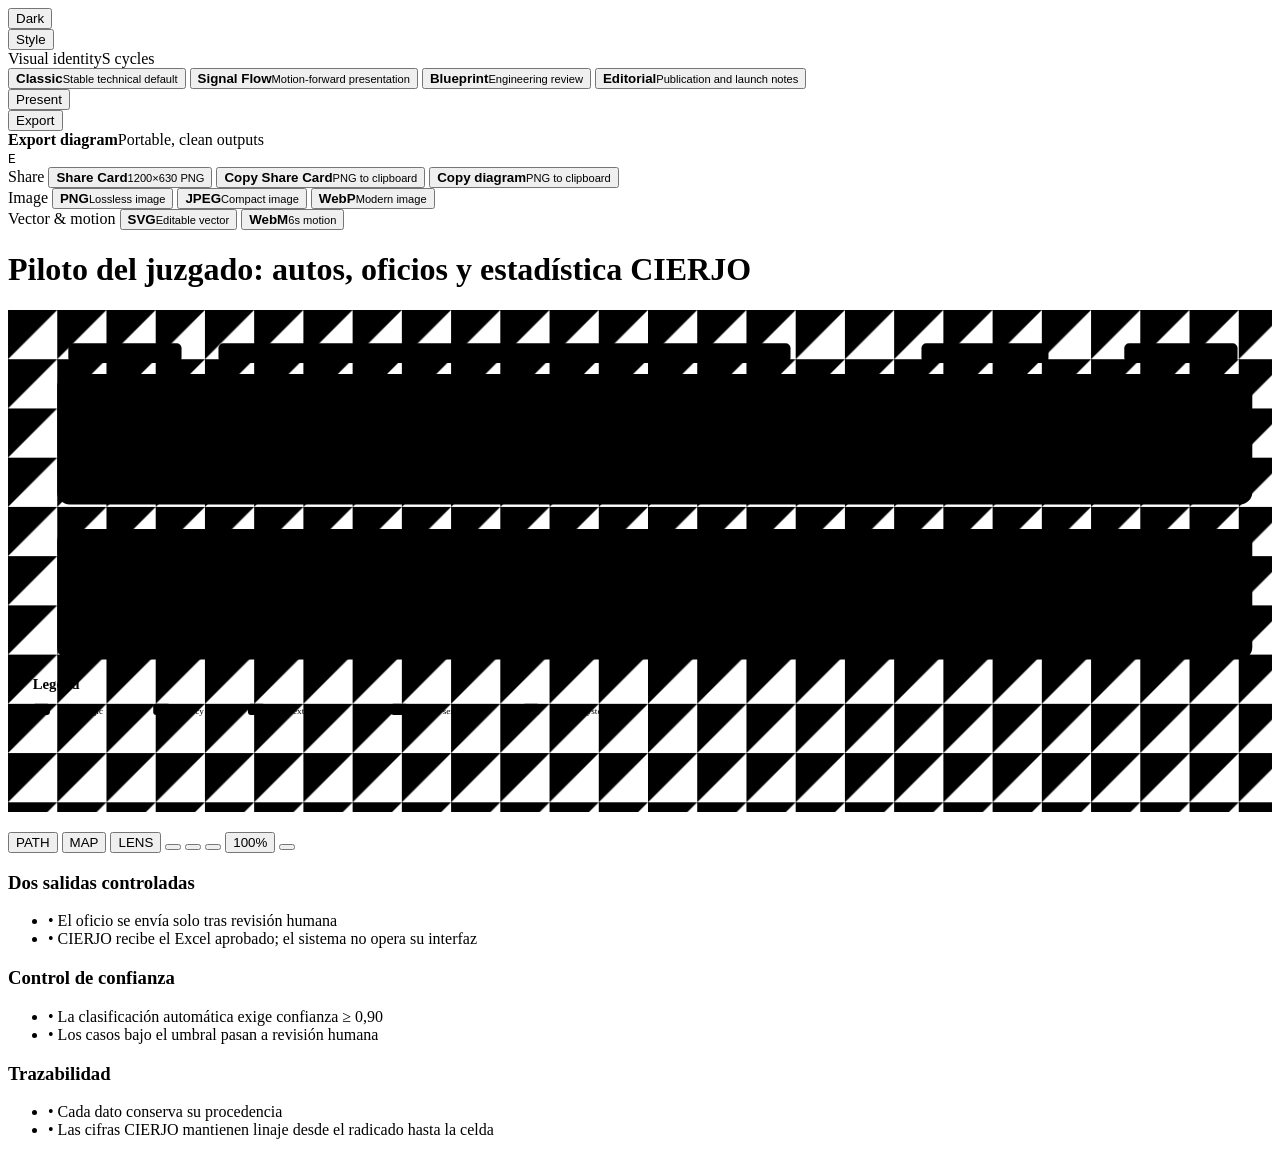
==== index.html @ d56e3841 "Create index.html" ====
<!DOCTYPE html>
<html lang="en" data-theme="dark" data-preset="classic">
<head>
  <meta charset="UTF-8">
  <meta name="viewport" content="width=device-width, initial-scale=1.0">
  <meta name="generator" content="archify 2.17.0-dev.1">
  <title>Piloto del juzgado: autos, oficios y estadística CIERJO Diagram</title>
  <script>
    // Resolve the theme before first paint so light-preference users don't
    // see a dark flash. The toolbar script below re-applies with UI state.
    (function () {
      try {
        var theme = null;
        try {
          var param = new URLSearchParams(window.location.search).get('theme');
          if (param === 'light' || param === 'dark') theme = param;
          if (new URLSearchParams(window.location.search).get('embed') === '1') {
            document.documentElement.setAttribute('data-embed', 'true');
          }
          if (new URLSearchParams(window.location.search).get('present') === '1') {
            document.documentElement.setAttribute('data-present', 'true');
          }
        } catch (_) {}
        if (!theme) {
          try { theme = localStorage.getItem('archify-theme'); } catch (_) {}
        }
        if (theme !== 'light' && theme !== 'dark') {
          theme = window.matchMedia('(prefers-color-scheme: light)').matches ? 'light' : 'dark';
        }
        document.documentElement.setAttribute('data-theme', theme);
      } catch (_) {}
    })();
  </script>
  <link rel="stylesheet" href="archify-fonts.css">
  <link rel="stylesheet" href="archify.css">
</head>
<body>
  <!-- Toolbar: theme, live visual style, trace motion, presentation stage, and export.
       Motion appears only for trace-enabled artifacts and has no shortcut;
       Keyboard: T toggles theme, S cycles style, F toggles the stage, E opens export. -->
  <div class="toolbar" role="toolbar" aria-label="Diagram actions">
    <button id="btn-theme" type="button"
            title="Toggle theme (T)"
            aria-label="Toggle color theme"
            aria-pressed="false">
      <span id="theme-icon" class="toolbar-icon" aria-hidden="true"></span>
      <span id="theme-label">Dark</span>
    </button>
    <div class="preset-wrap">
      <button id="btn-preset" type="button"
              title="Choose visual style (S cycles)"
              aria-label="Choose visual style"
              aria-haspopup="menu"
              aria-expanded="false"
              aria-controls="preset-menu"
              aria-keyshortcuts="S">
        <span class="preset-control-mark" aria-hidden="true"></span>
        <span id="preset-label">Style</span>
        <span class="toolbar-icon toolbar-chevron" aria-hidden="true"></span>
      </button>
      <div class="preset-menu" id="preset-menu" role="menu" aria-label="Visual style">
        <div class="preset-menu-heading" role="presentation"><span>Visual identity</span><span>S cycles</span></div>
        <button class="preset-option" data-preset-value="classic" type="button" role="menuitemradio" aria-checked="false" tabindex="-1">
          <span class="preset-option-swatch classic" aria-hidden="true"></span>
          <span class="preset-option-copy"><strong>Classic</strong><small>Stable technical default</small></span>
          <span class="preset-option-check" aria-hidden="true"></span>
        </button>
        <button class="preset-option" data-preset-value="signal-flow" type="button" role="menuitemradio" aria-checked="false" tabindex="-1">
          <span class="preset-option-swatch signal-flow" aria-hidden="true"></span>
          <span class="preset-option-copy"><strong>Signal Flow</strong><small>Motion-forward presentation</small></span>
          <span class="preset-option-check" aria-hidden="true"></span>
        </button>
        <button class="preset-option" data-preset-value="blueprint" type="button" role="menuitemradio" aria-checked="false" tabindex="-1">
          <span class="preset-option-swatch blueprint" aria-hidden="true"></span>
          <span class="preset-option-copy"><strong>Blueprint</strong><small>Engineering review</small></span>
          <span class="preset-option-check" aria-hidden="true"></span>
        </button>
        <button class="preset-option" data-preset-value="editorial" type="button" role="menuitemradio" aria-checked="false" tabindex="-1">
          <span class="preset-option-swatch editorial" aria-hidden="true"></span>
          <span class="preset-option-copy"><strong>Editorial</strong><small>Publication and launch notes</small></span>
          <span class="preset-option-check" aria-hidden="true"></span>
        </button>
      </div>
    </div>
    <button id="btn-motion" type="button" hidden
            title="Pause motion"
            aria-label="Pause motion"
            aria-pressed="true">
      <span class="motion-control-dot" aria-hidden="true"></span>
      <span id="motion-label">Live</span>
    </button>
    <button id="btn-present" type="button"
            title="Presentation stage (F)"
            aria-label="Enter presentation stage"
            aria-pressed="false">
      <span id="present-icon" class="toolbar-icon" aria-hidden="true"></span>
      <span id="present-label">Present</span>
    </button>
    <div class="export-wrap">
      <button id="btn-export" type="button"
              title="Export diagram (E)"
              aria-label="Export diagram"
              aria-haspopup="menu"
              aria-expanded="false"
              aria-controls="export-menu">
        Export <span class="toolbar-icon toolbar-chevron" aria-hidden="true"></span>
      </button>
      <div class="export-menu" id="export-menu" role="menu" aria-label="Export">
        <div class="export-menu-header" role="presentation">
          <div><strong>Export diagram</strong><span>Portable, clean outputs</span></div>
          <kbd>E</kbd>
        </div>
        <div class="export-menu-section" role="group" aria-label="Share">
          <span class="export-menu-heading" aria-hidden="true">Share</span>
          <button data-format="share-card" type="button" role="menuitem" tabindex="-1"><span class="export-item-copy"><strong>Share Card</strong><small class="hint">1200&times;630 PNG</small></span></button>
          <button data-action="route-share-card" type="button" role="menuitem" tabindex="-1" hidden disabled><span class="export-item-copy"><strong>Route Share Card</strong><small class="hint">1200&times;630 PNG</small></span></button>
          <button data-action="reach-share-card" type="button" role="menuitem" tabindex="-1" hidden disabled><span class="export-item-copy"><strong>Reach Share Card</strong><small class="hint">1200&times;630 PNG</small></span></button>
          <button data-action="copy-share-card" type="button" role="menuitem" tabindex="-1"><span class="export-item-copy"><strong>Copy Share Card</strong><small class="hint">PNG to clipboard</small></span></button>
          <button data-action="copy" type="button" role="menuitem" tabindex="-1"><span class="export-item-copy"><strong>Copy diagram</strong><small class="hint">PNG to clipboard</small></span></button>
        </div>
        <div class="export-menu-section" role="group" aria-label="Raster images">
          <span class="export-menu-heading" aria-hidden="true">Image</span>
          <button data-format="png" type="button" role="menuitem" tabindex="-1"><span class="export-item-copy"><strong>PNG</strong><small class="hint">Lossless image</small></span></button>
          <button data-format="jpeg" type="button" role="menuitem" tabindex="-1"><span class="export-item-copy"><strong>JPEG</strong><small class="hint">Compact image</small></span></button>
          <button data-format="webp" type="button" role="menuitem" tabindex="-1"><span class="export-item-copy"><strong>WebP</strong><small class="hint">Modern image</small></span></button>
        </div>
        <div class="export-menu-section" role="group" aria-label="Vector and motion">
          <span class="export-menu-heading" aria-hidden="true">Vector &amp; motion</span>
          <button data-format="svg" type="button" role="menuitem" tabindex="-1"><span class="export-item-copy"><strong>SVG</strong><small class="hint">Editable vector</small></span></button>
          <button data-format="webm" type="button" role="menuitem" tabindex="-1"><span class="export-item-copy"><strong>WebM</strong><small class="hint">6s motion</small></span></button>
        </div>
      </div>
    </div>
  </div>

  <div class="container">
    <!-- Header -->
    <div class="header">
      <div class="header-row"
           data-preset-badge-signal-flow="SIGNAL FLOW"
           data-preset-badge-blueprint="BLUEPRINT / REV 01"
           data-preset-badge-editorial="EDITORIAL / FIELD NOTE">
        <div class="pulse-dot"></div>
        <h1>Piloto del juzgado: autos, oficios y estadística CIERJO</h1>
      </div>
    </div>

    <script id="archify-guided-views-data" type="application/json">[]</script>

    <script id="archify-i18n-data" type="application/json">{"locale":"en","messages":{"viewer.kind.frontend":"Frontend","viewer.kind.backend":"Backend","viewer.kind.database":"Database","viewer.kind.cloud":"Cloud","viewer.kind.security":"Security","viewer.kind.messagebus":"Message bus","viewer.kind.external":"External","viewer.kind.neutral":"Neutral","viewer.kind.node":"Node","viewer.kind.start":"Start","viewer.kind.active":"Active","viewer.kind.waiting":"Waiting","viewer.kind.decision":"Decision","viewer.kind.success":"Success","viewer.kind.failure":"Failure","viewer.toolbar.actions":"Diagram actions","viewer.theme.toggle.title":"Toggle theme (T)","viewer.theme.toggle":"Toggle color theme","viewer.theme.dark":"Dark","viewer.theme.light":"Light","viewer.preset.choose.title":"Choose visual style (S cycles)","viewer.preset.choose":"Choose visual style","viewer.preset.style":"Style","viewer.preset.menu":"Visual style","viewer.preset.identity":"Visual identity","viewer.preset.cycles":"S cycles","viewer.preset.classic":"Classic","viewer.preset.classic.short":"Classic","viewer.preset.classic.hint":"Stable technical default","viewer.preset.flow":"Signal Flow","viewer.preset.flow.short":"Flow","viewer.preset.flow.hint":"Motion-forward presentation","viewer.preset.blueprint":"Blueprint","viewer.preset.blueprint.hint":"Engineering review","viewer.preset.editorial":"Editorial","viewer.preset.editorial.hint":"Publication and launch notes","viewer.preset.badge.signalFlow":"SIGNAL FLOW","viewer.preset.badge.blueprint":"BLUEPRINT / REV 01","viewer.preset.badge.editorial":"EDITORIAL / FIELD NOTE","viewer.preset.badge.editorialPlate":"ARCHIFY / PLATE 04","viewer.preset.current":"Visual style: {style}. Choose visual style","viewer.motion.live":"Live","viewer.motion.still":"Still","viewer.motion.pause":"Pause motion","viewer.motion.resume":"Resume motion","viewer.motion.reduced":"Motion paused by reduced-motion preference","viewer.motion.hidden":"Motion paused while this page is hidden","viewer.motion.yielding":"Pause motion; currently yielding to {owner}","viewer.motion.yielding.title":"Live preview enabled · yielding to {owner}","viewer.owner.story":"the guided story","viewer.owner.chapter":"the active chapter","viewer.owner.chapterPreview":"the chapter delta preview","viewer.owner.handoff":"the chapter handoff","viewer.owner.route":"Route Probe","viewer.owner.lens":"Semantic Lens","viewer.owner.relationship":"Relationship Preview","viewer.owner.intent":"Intent Trace","viewer.owner.focus":"semantic focus","viewer.owner.legend":"legend preview","viewer.owner.reader":"reader interaction","viewer.present.enter":"Enter presentation stage","viewer.present.enter.title":"Presentation stage (F)","viewer.present.exit":"Exit presentation stage","viewer.present.exit.title":"Exit presentation stage (F or Escape)","viewer.present.present":"Present","viewer.present.exit.label":"Exit","viewer.export.button":"Export","viewer.export.button.title":"Export diagram (E)","viewer.export.diagram":"Export diagram","viewer.export.menu":"Export","viewer.export.subtitle":"Portable, clean outputs","viewer.export.share":"Share","viewer.export.shareCard":"Share Card","viewer.export.routeShareCard":"Route Share Card","viewer.export.reachShareCard":"Reach Share Card","viewer.export.copyShareCard":"Copy Share Card","viewer.export.copyDiagram":"Copy diagram","viewer.export.clipboardPng":"PNG to clipboard","viewer.export.raster":"Raster images","viewer.export.image":"Image","viewer.export.lossless":"Lossless image","viewer.export.compact":"Compact image","viewer.export.modern":"Modern image","viewer.export.vectorMotion":"Vector and motion","viewer.export.vectorMotion.heading":"Vector \u0026 motion","viewer.export.editable":"Editable vector","viewer.export.motion6s":"6s motion","viewer.export.unsupported":"Not supported by this browser","viewer.export.clipboardUnsupported":"Clipboard image write not supported by this browser","viewer.export.clipboardUnsupported.period":"Clipboard image write not supported by this browser.","viewer.export.clipboardUnsupported.short":"Clipboard image write not supported in this browser.","viewer.export.motionUnavailable":"Motion capture unavailable in this browser","viewer.export.webmUnavailable":"WebM unavailable in this browser","viewer.export.failed":"Export failed: {message}","viewer.export.unknownVariant":"Unknown Share Card variant: {variant}","viewer.export.routeRequired":"Trace a route before exporting a Route Share Card","viewer.export.reachRequired":"Trace authored reach before exporting a Reach Share Card","viewer.export.unknown":"unknown","viewer.export.routeFailed":"Route Share Card export failed: {message}","viewer.export.reachFailed":"Reach Share Card export failed: {message}","viewer.export.copyFailed":"Copy failed: {message}","viewer.export.copiedPng":"Copied PNG to clipboard","viewer.export.copiedShare":"Copied Share Card","viewer.export.downloadedShare":"Downloaded Share Card","viewer.export.downloadedRoute":"Downloaded Route Share Card","viewer.export.downloadedReach":"Downloaded Reach Share Card","viewer.export.downloadedWebm":"Downloaded WebM","viewer.export.recording":"Recording 6 seconds of motion…","viewer.export.card.routeSummary.one":"Route: {source} → {target} · {count} directed hop","viewer.export.card.routeSummary.other":"Route: {source} → {target} · {count} directed hops","viewer.export.card.reachSummary":"Authored {direction} from {origin} · {nodes} · {links} · max {hops}","viewer.export.card.node.one":"{count} node","viewer.export.card.node.other":"{count} nodes","viewer.export.card.link.one":"{count} link","viewer.export.card.link.other":"{count} links","viewer.export.card.hop.one":"{count} hop","viewer.export.card.hop.other":"{count} hops","viewer.export.card.routeBadge":"ARCHIFY · ROUTE · {hops}","viewer.export.card.reachBadge":"ARCHIFY · {direction} REACH","viewer.export.card.defaultBadge":"ARCHIFY · {preset} · {theme}","viewer.export.direction.upstream":"Upstream","viewer.export.direction.downstream":"Downstream","viewer.export.error.canvasUnavailable":"Canvas unavailable for {label}","viewer.export.error.contextUnavailable":"2D canvas context unavailable for {label}","viewer.export.error.toBlobUnavailable":"canvas.toBlob unavailable for {label}","viewer.export.error.toBlobNull":"canvas.toBlob returned no data for {label}","viewer.export.error.variantsCombined":"Share Card variants cannot be combined","viewer.export.error.viewerState":"Share Card export could not remove temporary viewer state","viewer.export.error.routeState":"Route Card export could not preserve the resolved route safely","viewer.export.error.reachState":"Reach Card export could not preserve authored reach safely","viewer.export.error.webmRequirements":"WebM motion export requires a trace animation and browser MediaRecorder support","viewer.export.error.mediaRecorder":"MediaRecorder failed","viewer.export.error.emptyWebm":"MediaRecorder produced an empty WebM","viewer.export.error.webmBackground":"SVG background could not be loaded for WebM export","viewer.guided.region":"Guided diagram views","viewer.guided.previous":"Previous guided view","viewer.guided.previous.title":"Previous guided view ([)","viewer.guided.next":"Next guided view","viewer.guided.next.title":"Next guided view (])","viewer.guided.views":"Guided views","viewer.guided.explore":"Explore this system","viewer.guided.intro":"Step through curated paths without changing the source diagram.","viewer.guided.trail":"Story trail","viewer.guided.beat":"Beat","viewer.guided.nextBeat":"Next","viewer.guided.play":"Play guided story","viewer.guided.play.title":"Play guided story (P)","viewer.guided.pause":"Pause guided story","viewer.guided.pause.title":"Pause guided story (P)","viewer.guided.replay":"Replay guided story","viewer.guided.replay.title":"Replay guided story (P)","viewer.guided.playStory":"Play story","viewer.guided.pauseStory":"Pause","viewer.guided.replayStory":"Replay story","viewer.guided.motionUnavailable":"Story playback unavailable while motion is Still","viewer.guided.enableMotion":"Switch motion to Live to play the guided story","viewer.guided.selectBeatLink":"Select a Story Beat to copy its exact link","viewer.guided.copyMoment":"Copy moment","viewer.guided.momentCopied":"Moment link copied","viewer.guided.momentCopyFailed":"Could not copy story moment link","viewer.guided.copied":"Copied","viewer.guided.copyFailed":"Copy failed","viewer.guided.showAll":"Show all","viewer.guided.showAll.aria":"Show entire diagram","viewer.guided.chapters":"Story chapters","viewer.guided.storyTrail":"Story trail for {label}: {count} beats","viewer.guided.chapter.open":"Open chapter {index} of {total}: {label}, {count} stops","viewer.guided.chapter.current":"Current chapter {index} of {total}: {label}, {count} stops","viewer.guided.chapter.selectedNodes":"{count} selected nodes","viewer.guided.chapter.stops":"{count} stops","viewer.guided.chapter.stop.one":"{count} stop","viewer.guided.chapter.stop.other":"{count} stops","viewer.guided.chapter.current.title":"{label} — current chapter, {count} stops","viewer.guided.chapter.delta.expanded":"{stay} stay, {enter} enter, {leave} leave","viewer.guided.chapter.delta.aria":"Open chapter {index} of {total}: {label}. Chapter focus delta: {delta}","viewer.guided.chapter.delta.title":"{label} — {delta} chapter focus","viewer.guided.handoff":"{from} → {to} · via {label}","viewer.guided.share.chapter":"Chapter {index} / {total}","viewer.guided.share.initial":"Chapter 01 / 01","viewer.guided.share.default":"Guided chapter","viewer.guided.state.ready":"Ready","viewer.guided.state.playing":"Playing","viewer.guided.state.settled":"Settled","viewer.guided.state.paused":"Paused","viewer.guided.state.pinned":"Pinned","viewer.guided.state.still":"Still","viewer.guided.share.step":"Step {index} / {total} · {label}","viewer.guided.share.staticMoment":"{step} · Static moment","viewer.guided.share.complete":"{count} steps complete · {note}","viewer.guided.share.settled":"Path settled for reading.","viewer.guided.share.staticPath":"{count} steps · Static path","viewer.guided.share.ready":"{count} steps · Ready","viewer.guided.share.aria":"{state} chapter {index} of {total}: {label}. {beat}. {route}","viewer.guided.beat.start":"Beat {index} / {total} · {label} · starting point","viewer.guided.beat.forward":"Beat {index} / {total} · {from} → {to}","viewer.guided.beat.reverse":"Beat {index} / {total} · {from} → {to} · reverse authored link","viewer.guided.beat.multiple":"Beat {index} / {total} · {from} ⇄ {to} · {count} authored links","viewer.guided.beat.group":"Beat {index} / {total} · {from} · {to} · grouped · no direct link","viewer.guided.beat.aria.prefix":"Story beat {index} of {total}: {label}. ","viewer.guided.beat.aria.start":"Starting point.","viewer.guided.beat.aria.forward":"From {from} through one authored forward relationship.","viewer.guided.beat.aria.reverse":"From {from}; the authored relationship points from {to} to {from}.","viewer.guided.beat.aria.multiple":"From {from} through {count} authored relationships; shown without arbitrary motion.","viewer.guided.beat.aria.group":"Grouped from {from} with no direct authored relationship.","viewer.guided.caption.start":"Starting point","viewer.guided.caption.grouped":"Grouped transition · no direct authored link","viewer.guided.caption.more":" +{count} more","viewer.guided.caption.reverse":"Reverse authored relationship","viewer.guided.caption.relationships":"{count} authored relationships","viewer.guided.caption.relationship":"Authored relationship","viewer.guided.caption.direction":"authored direction: {from} → {to}","viewer.guided.caption.starting":"Authored starting point","viewer.guided.beatLink":"Copy link to current story moment: Beat {index} of {total}: {label}","viewer.guided.noStory":"This diagram has no authored guided story.","viewer.guide.eyebrow":"Diagram guide","viewer.guide.close":"Close diagram guide","viewer.guide.inspecting":"Inspecting compiled semantics","viewer.guide.actions":"Diagram exploration actions","viewer.guide.find":"Find any node","viewer.guide.find.hint":"Search labels, responsibilities, kinds, and stable IDs.","viewer.guide.route":"Trace a route","viewer.guide.route.aria":"Trace a directed route","viewer.guide.route.hint":"Ask how two semantic nodes connect in authored direction.","viewer.guide.map":"See the whole system","viewer.guide.map.hint":"Open Semantic Radar with a live viewport and stable nodes.","viewer.guide.lens":"Compare semantic kinds","viewer.guide.lens.hint":"Count roles, reveal their traffic, and compare direct authored links.","viewer.guide.story":"Play the guided story","viewer.guide.story.hint":"Walk the authored chapters and real relationships.","viewer.guide.present":"Enter Presentation Stage","viewer.guide.present.hint":"Give the live diagram the viewport without changing export.","viewer.guide.shortcuts":"Additional keyboard shortcuts","viewer.guide.shortcut.export":"Export","viewer.guide.shortcut.theme":"Theme","viewer.guide.shortcut.style":"Style","viewer.guide.shortcut.reset":"Reset","viewer.guide.shortcut.zoomIn":"Zoom in","viewer.guide.shortcut.zoomOut":"Zoom out","viewer.guide.shortcut.close":"Close","viewer.guide.facts":"{nodes} · {relationships} · {views}","viewer.guide.fact.node.one":"{count} semantic node","viewer.guide.fact.node.other":"{count} semantic nodes","viewer.guide.fact.relationship.one":"{count} relationship","viewer.guide.fact.relationship.other":"{count} relationships","viewer.guide.fact.view.one":"{count} guided view","viewer.guide.fact.view.other":"{count} guided views","viewer.guide.story.available.one":"Walk {count} authored chapter and its real relationships.","viewer.guide.story.available.other":"Walk {count} authored chapters and their real relationships.","viewer.guide.story.unavailable":"No authored guided story in this diagram.","viewer.guide.open":"Open diagram guide","viewer.guide.noStory":"This diagram has no authored guided story.","viewer.finder.title":"Find a node","viewer.finder.close":"Close node finder","viewer.finder.placeholder":"Search labels or IDs","viewer.finder.search":"Search diagram nodes","viewer.finder.results":"Diagram nodes","viewer.finder.empty":"No matching nodes","viewer.finder.result.focus":"Focus {label}","viewer.finder.result.routeStart":"Choose {label} as route start","viewer.finder.result.routeTarget":"Choose {label} as route destination, {links}","viewer.finder.status.empty":"No matching nodes","viewer.finder.status.count.one":"{count} matching node","viewer.finder.status.count.other":"{count} matching nodes","viewer.finder.noun.nodes":"nodes","viewer.finder.link.one":"{count} link","viewer.finder.link.other":"{count} links","viewer.finder.result.focus.one":"Focus {label}, {count} related connection","viewer.finder.result.focus.other":"Focus {label}, {count} related connections","viewer.finder.status.filtered":"{visible} of {available} {noun}","viewer.finder.status.all":"{available} {noun}","viewer.passport.eyebrow":"Semantic passport","viewer.passport.metadata":"Node metadata","viewer.passport.evidence":"Verified source evidence","viewer.passport.verified":"Verified source","viewer.passport.verificationScope":"Verified against local Git at the pinned revision. Remote access has not been checked.","viewer.passport.reach":"Authored reach","viewer.passport.reach.trace":"Trace authored reachability","viewer.passport.upstream":"Upstream","viewer.passport.downstream":"Downstream","viewer.passport.upstream.trace":"Trace upstream authored reachability","viewer.passport.downstream.trace":"Trace downstream authored reachability","viewer.passport.close":"Close semantic passport","viewer.passport.copy":"Copy link","viewer.passport.copy.focus":"Copy link to focused node","viewer.passport.relations":"Relations","viewer.passport.relations.show":"Show connected relationships","viewer.passport.relations.hide":"Hide connected relationships","viewer.passport.relations.list":"Connected relationships","viewer.passport.copyRelation":"Copy relation","viewer.passport.copyNode":"Copy node","viewer.passport.copyPinned":"Copy link to pinned relationship","viewer.passport.copySource":"Copy link to source node","viewer.passport.copy.focused.success":"Focused node link copied","viewer.passport.copy.pinned.success":"Pinned relationship link copied","viewer.passport.copy.focused.failed":"Could not copy focused node link","viewer.passport.copy.pinned.failed":"Could not copy pinned relationship link","viewer.passport.relationship.none":"No connected relationships","viewer.passport.relationship.count.one":"{count} relation","viewer.passport.relationship.count.other":"{count} relations","viewer.passport.relationship.show.one":"Show {count} connected relationship","viewer.passport.relationship.show.other":"Show {count} connected relationships","viewer.passport.relationship.summary":"{out} outgoing · {in} incoming{loops}","viewer.passport.relationship.loops":" · {count} loop","viewer.passport.relationship.explorer":"Direct relationship explorer","viewer.passport.relationship.help":"Use arrow keys to explore relationships. Press Enter or Space to pin details; Escape clears.","viewer.passport.relationship.loopsBack":"loops back","viewer.passport.relationship.connectsTo":"connects to","viewer.passport.relationship.connectsFrom":"connects from","viewer.passport.relationship.pinned":"Pinned relationship · {from} → {to} · {label}","viewer.passport.relationship.inspect":"Inspect relationship {index} of {total}: {from} to {to}, {label}. Press Enter for details.","viewer.passport.relationship.group.out":"Outgoing","viewer.passport.relationship.group.in":"Incoming","viewer.passport.relationship.group.loop":"Self loops","viewer.passport.relationship.row":"{group}: {relationship}, {neighbor}","viewer.passport.relationship.direction.out":"OUT →","viewer.passport.relationship.direction.in":"← IN","viewer.passport.relationship.direction.loop":"LOOP","viewer.passport.sourceCount.one":"{count} verified source reference","viewer.passport.sourceCount.other":"{count} verified source references","viewer.passport.sourceMarker":"SRC","viewer.passport.beacon.one":"{count} verified source; focus this node to inspect","viewer.passport.beacon.other":"{count} verified sources; focus this node to inspect","viewer.passport.repository.open":"Open verified repository revision {revision}","viewer.passport.source.open":"Open verified source {path} at revision {revision}","viewer.passport.source.openLink":"Open ↗","viewer.passport.reach.upstream.one":"Trace {count} upstream authored node","viewer.passport.reach.upstream.other":"Trace {count} upstream authored nodes","viewer.passport.reach.downstream.one":"Trace {count} downstream authored node","viewer.passport.reach.downstream.other":"Trace {count} downstream authored nodes","viewer.passport.reach.noUpstream":"No upstream authored nodes","viewer.passport.reach.noDownstream":"No downstream authored nodes","viewer.passport.reach.status":"{direction} · {nodes} nodes · {links} links · max {hops} hops","viewer.route.eyebrow":"Route probe","viewer.route.start":"Choose a start node","viewer.route.start.find":"Find start","viewer.route.start.find.aria":"Find a route start","viewer.route.copy":"Copy link","viewer.route.copy.aria":"Copy link to traced route","viewer.route.clear":"Clear","viewer.route.clear.aria":"Clear route probe","viewer.route.traced":"Traced route","viewer.route.pickTwo":"Pick two semantic nodes on the diagram","viewer.route.pickOne":"Pick a semantic node on the diagram","viewer.route.controls":"Route journey controls","viewer.route.previous":"Previous route position","viewer.route.play":"Play route journey","viewer.route.pause":"Pause route journey","viewer.route.replay":"Replay route journey","viewer.route.next":"Next route position","viewer.route.journey":"Journey","viewer.route.pause.label":"Pause","viewer.route.replay.label":"Replay","viewer.route.overview":"Overview","viewer.route.overview.aria":"Show complete route overview","viewer.route.instructions":"Choose the source, then the destination. Direction matters.","viewer.route.destination":"Choose a destination from {label}","viewer.route.destination.find":"Find target","viewer.route.destination.find.aria":"Find a reachable route destination","viewer.route.differentDestination":"Choose a different destination","viewer.route.distinct":"A route needs two distinct semantic nodes.","viewer.route.unreachable":"No directed route to {label}","viewer.route.unreachable.detail":"{target} is not reachable from {source}. Pick a highlighted destination.","viewer.route.start.instructions":"Select the source. The next step will reveal only directed destinations.","viewer.route.copy.success":"Traced route link copied","viewer.route.copy.failed":"Could not copy traced route link","viewer.route.position":"Route position {index} of {total}: {label}","viewer.route.step":"Step {index} of {total} · {phase} · {label}","viewer.route.motionRequired":"Automatic journey requires Live motion","viewer.route.trigger.clear":"Clear traced route","viewer.route.overview.status":"{nodes} · {hops} · shortest authored route","viewer.route.overview.node.one":"{count} node","viewer.route.overview.node.other":"{count} nodes","viewer.route.overview.hop.one":"{count} directed hop","viewer.route.overview.hop.other":"{count} directed hops","viewer.route.phase.playing":"Playing","viewer.route.phase.complete":"Complete","viewer.route.phase.inspecting":"Inspecting","viewer.route.destination.count.one":"{count} directed destination available. Pick a highlighted node.","viewer.route.destination.count.other":"{count} directed destinations available. Pick a highlighted node.","viewer.route.noOutgoing":"No outgoing route starts here. Clear and choose another source.","viewer.route.result.title":"{source} to {target}","viewer.route.finder.source.title":"Choose route start","viewer.route.finder.source.placeholder":"Search route sources","viewer.route.finder.source.empty":"No matching route sources","viewer.route.finder.source.results":"Nodes that can start a route","viewer.route.finder.source.noun":"route sources","viewer.route.finder.source.badge":"start","viewer.route.finder.target.title":"Destination from {label}","viewer.route.finder.target.placeholder":"Search reachable destinations","viewer.route.finder.target.empty":"No matching reachable destinations","viewer.route.finder.target.results":"Reachable route destinations","viewer.route.finder.target.noun":"reachable destinations","viewer.route.hop.one":"{count} hop","viewer.route.hop.other":"{count} hops","viewer.lens.eyebrow":"Semantic lens","viewer.lens.title":"Compare system roles","viewer.lens.close":"Close semantic lens","viewer.lens.instruction":"Choose up to two semantic kinds. One reveals its real traffic; two compare only direct authored relationships.","viewer.lens.kinds":"Semantic kinds","viewer.lens.choose":"Choose a kind to inspect its nodes and touching relationships.","viewer.lens.copy":"Copy link to semantic lens","viewer.lens.clear":"Clear semantic lens","viewer.lens.open":"Open semantic lens","viewer.lens.openActive":"Open active semantic lens","viewer.lens.legend":"Semantic legend","viewer.lens.legend.inspect.one":"Inspect {label}, {count} node","viewer.lens.legend.inspect.other":"Inspect {label}, {count} nodes","viewer.lens.kind.count.one":"{label}, {count} node","viewer.lens.kind.count.other":"{label}, {count} nodes","viewer.lens.compare.one":"{first} → {second}: {forward} · {second} → {first}: {reverse} · {count} direct relationship","viewer.lens.compare.other":"{first} → {second}: {forward} · {second} → {first}: {reverse} · {count} direct relationships","viewer.lens.single":"{nodes} · {relationships} · connected peers remain visible","viewer.lens.node.one":"{count} {label} node","viewer.lens.node.other":"{count} {label} nodes","viewer.lens.relationship.one":"{count} touching relationship","viewer.lens.relationship.other":"{count} touching relationships","viewer.radar.title":"Semantic radar","viewer.radar.building":"Building overview","viewer.radar.openFull":"Open full semantic radar","viewer.radar.open":"Open radar","viewer.radar.close":"Close semantic radar","viewer.radar.surface":"Diagram overview. Click a node to focus it, or use arrow keys to pan.","viewer.radar.click":"Click node","viewer.radar.drag":"Drag to pan","viewer.radar.space":"Semantic radar needs more MAP space.","viewer.radar.nodes":"Semantic diagram radar nodes","viewer.radar.focus":"Focus {label} from Semantic Radar","viewer.radar.status":"{count} nodes · {viewport}","viewer.radar.fullMap":"{count} nodes · full map","viewer.radar.compacted":"Radar compacted to avoid covering the Semantic Passport or MAP controls.","viewer.radar.cancelWaiting":"Cancel semantic radar waiting for more MAP space","viewer.radar.needsSpace":"Semantic radar needs more visible MAP space","viewer.radar.viewport.full":"full map","viewer.radar.viewport.width":"{percent}% width","viewer.radar.viewport.scale":"{percent}% viewport","viewer.nav.controls":"Diagram view controls","viewer.nav.route":"Trace a directed route","viewer.nav.route.title":"Trace route (R)","viewer.nav.route.short":"PATH","viewer.nav.radar":"Open semantic radar","viewer.nav.radar.title":"Semantic radar (M)","viewer.nav.radar.short":"MAP","viewer.nav.lens":"Open semantic lens","viewer.nav.lens.title":"Semantic lens (L)","viewer.nav.lens.short":"LENS","viewer.nav.find":"Find a node","viewer.nav.find.title":"Find a node (/)","viewer.nav.guide":"Open diagram guide","viewer.nav.guide.title":"Diagram guide (?)","viewer.nav.zoomOut":"Zoom out","viewer.nav.zoomOut.title":"Zoom out (-)","viewer.nav.reset":"Reset diagram view","viewer.nav.reset.title":"Reset view (0)","viewer.nav.read":"READ","viewer.nav.zoomIn":"Zoom in","viewer.nav.zoomIn.title":"Zoom in (+)","viewer.nav.camera":"{hint}. Reset diagram view","viewer.nav.camera.title":"{semantic}{hint} · reset view (0)","viewer.nav.camera.semantic":"Semantic camera active · ","viewer.nav.level.map":"MAP","viewer.nav.level.read":"READ","viewer.nav.level.full":"FULL","viewer.nav.level.auto":"AUTO","viewer.nav.detail.map":"Zoom in to reveal relationship labels and node context","viewer.nav.detail.read":"Zoom in again to reveal tags and annotations","viewer.nav.detail.full":"Full diagram detail","viewer.intent.summary":"{label}. {out} outgoing, {in} incoming{loops}. {total} connections. Press Enter for details.","viewer.intent.loops":", {count} self loop","viewer.common.copied":"Copied","viewer.common.copyFailed":"Copy failed","viewer.common.copyLink":"Copy link","viewer.common.clear":"Clear","viewer.common.close":"Close"}}</script>
    <div class="guided-views no-print" id="guided-views" hidden aria-label="Guided diagram views">
      <button id="guided-view-prev" type="button" aria-label="Previous guided view" title="Previous guided view ([)">&#8592;</button>
      <div class="guided-view-copy">
        <div class="guided-view-meta">
          <span>Guided views</span>
          <span id="guided-view-count"></span>
          <span class="guided-view-progress" aria-hidden="true"><span id="guided-view-progress-bar"></span></span>
          <span class="guided-view-handoff" id="guided-view-handoff" hidden aria-hidden="true"></span>
        </div>
        <strong id="guided-view-label">Explore this system</strong>
        <small id="guided-view-note" aria-live="polite" aria-atomic="true">Step through curated paths without changing the source diagram.</small>
        <div class="guided-view-trail" id="guided-view-trail" hidden role="group" aria-label="Story trail"></div>
        <div class="guided-story-caption" id="guided-story-caption" hidden aria-live="polite" aria-atomic="true">
          <span class="guided-story-caption-index" id="guided-story-caption-index">Beat</span>
          <strong id="guided-story-caption-route"></strong>
          <small id="guided-story-caption-detail"></small>
          <span class="guided-story-caption-next" id="guided-story-caption-next" hidden aria-hidden="true">
            <small>Next</small>
            <strong id="guided-story-caption-next-label"></strong>
          </span>
        </div>
      </div>
      <button id="guided-view-next" type="button" aria-label="Next guided view" title="Next guided view (])">&#8594;</button>
      <div class="guided-view-actions">
        <button class="guided-view-play" id="guided-view-play" type="button" aria-label="Play guided story" aria-pressed="false" title="Play guided story (P)">
          <span id="guided-view-play-icon" aria-hidden="true">&#9654;</span>
          <span id="guided-view-play-label">Play story</span>
        </button>
        <button class="guided-view-beat-link" id="guided-view-beat-link" type="button" aria-label="Select a Story Beat to copy its exact link" title="Select a Story Beat to copy its exact link" disabled>
          <span aria-hidden="true">&#35;</span>
          <span id="guided-view-beat-link-label">Copy moment</span>
        </button>
        <button class="guided-view-all" id="guided-view-all" type="button" aria-label="Show entire diagram">Show all</button>
      </div>
      <nav class="guided-view-index" id="guided-view-index" aria-label="Story chapters">
        <ol class="guided-view-chapters" id="guided-view-chapters"></ol>
      </nav>
    </div>

    <!-- Main Diagram -->
    <div class="diagram-container" data-detail-level="read"
         data-preset-badge-editorial-plate="ARCHIFY / PLATE 04">
      <svg viewBox="0 0 1027 408" role="img" lang="en" aria-labelledby="archify-diagram-title archify-diagram-description" data-preset="classic" data-quality-profile="showcase">
        <title id="archify-diagram-title">Piloto del juzgado: autos, oficios y estadística CIERJO</title>
        <desc id="archify-diagram-description">A workflow diagram generated by Archify.</desc>
        <!-- Definitions -->
        <defs>
          <marker id="arrowhead" markerWidth="10" markerHeight="7" refX="9" refY="3.5" orient="auto">
            <polygon points="0 0, 10 3.5, 0 7" class="m-default" />
          </marker>
          <marker id="arrowhead-emphasis" markerWidth="10" markerHeight="7" refX="9" refY="3.5" orient="auto">
            <polygon points="0 0, 10 3.5, 0 7" class="m-emphasis" />
          </marker>
          <marker id="arrowhead-security" markerWidth="10" markerHeight="7" refX="9" refY="3.5" orient="auto">
            <polygon points="0 0, 10 3.5, 0 7" class="m-security" />
          </marker>
          <marker id="arrowhead-dashed" markerWidth="10" markerHeight="7" refX="9" refY="3.5" orient="auto">
            <polygon points="0 0, 10 3.5, 0 7" class="m-dashed" />
          </marker>
          <pattern id="grid" width="40" height="40" patternUnits="userSpaceOnUse">
            <path d="M 40 0 L 0 0 0 40" class="c-grid" stroke-width="0.5"/>
          </pattern>
        </defs>

        <!-- Background Grid -->
        <rect width="100%" height="100%" fill="url(#grid)" />

        <!-- Swimlanes -->
        <rect data-graph-role="structural-frame" data-composition-frame-kind="lane" data-composition-frame-id="lane-0" x="40" y="52" width="971" height="106" rx="10" class="c-lane" stroke-width="1"/>
        <text x="54" y="74" class="t-dim" font-size="10" font-weight="600">01 / Proceso 1 · Autos → oficios</text>

        <rect data-graph-role="structural-frame" data-composition-frame-kind="lane" data-composition-frame-id="lane-1" x="40" y="178" width="971" height="106" rx="10" class="c-lane" stroke-width="1"/>
        <text x="54" y="200" class="t-dim" font-size="10" font-weight="600">02 / Proceso 2 · Estadística CIERJO</text>

        <!-- Phase headers -->
        <line x1="49" y1="35" x2="141" y2="35" class="a-default" stroke-width="1.1"/>
        <rect x="49" y="27" width="92" height="16" rx="4" class="c-mask"/>
        <text x="95" y="39" class="t-muted" font-size="8" font-weight="600" text-anchor="middle">Entrada</text>
        <line x1="171" y1="35" x2="635.8" y2="35" class="a-emphasis" stroke-width="1.1"/>
        <rect x="171" y="27" width="464.79999999999995" height="16" rx="4" class="c-mask"/>
        <text x="403.4" y="39" class="t-backend" font-size="8" font-weight="600" text-anchor="middle">Procesamiento y control</text>
        <line x1="742.1999999999999" y1="35" x2="845.3999999999999" y2="35" class="a-security" stroke-width="1.1"/>
        <rect x="742.1999999999999" y="27" width="103.19999999999999" height="16" rx="4" class="c-mask"/>
        <text x="793.8" y="39" class="t-security" font-size="8" font-weight="600" text-anchor="middle">Aprobación humana</text>
        <line x1="907" y1="35" x2="999" y2="35" class="a-default" stroke-width="1.1"/>
        <rect x="907" y="27" width="92" height="16" rx="4" class="c-mask"/>
        <text x="953" y="39" class="t-muted" font-size="8" font-weight="600" text-anchor="middle">Salida</text>

        <!-- Workflow groups -->


        <!-- Edge paths -->
        <path data-edge-from="fuentes_cierjo" data-edge-to="validacion_cierjo" data-edge-key="0" data-edge-id="cierjo_1" data-composition-points="142,246;170,246" d="M 142 246 L 170 246" class="a-default" stroke-width="1.4" marker-end="url(#arrowhead)"/>
        <path data-edge-from="validacion_cierjo" data-edge-to="excel_cierjo" data-edge-label="datos validados" data-edge-key="1" data-edge-id="cierjo_2" data-composition-points="264,246;354,246" d="M 264 246 L 354 246" class="a-default" stroke-width="1.4" marker-end="url(#arrowhead)"/>
        <path data-edge-from="excel_cierjo" data-edge-to="cuadro_cierjo" data-edge-key="2" data-edge-id="cierjo_3" data-composition-points="448,246;542.8,246" d="M 448 246 L 542.8 246" class="a-default" stroke-width="1.4" marker-end="url(#arrowhead)"/>
        <path data-edge-from="cuadro_cierjo" data-edge-to="revision_cierjo" data-edge-label="totales propuestos" data-edge-key="3" data-edge-id="cierjo_4" data-composition-points="636.8,246;741.1999999999999,246" d="M 636.8 246 L 741.1999999999999 246" class="a-security" stroke-width="1.4" marker-end="url(#arrowhead-security)"/>
        <path data-edge-from="revision_cierjo" data-edge-to="cargue_cierjo" data-edge-label="corroborado" data-edge-key="4" data-edge-id="cierjo_5" data-composition-points="835.1999999999999,246;906,246" d="M 835.1999999999999 246 L 906 246" class="a-emphasis" stroke-width="1.8" marker-end="url(#arrowhead-emphasis)"/>
        <path data-edge-from="captura_auto" data-edge-to="extraccion_auto" data-edge-key="5" data-edge-id="oficio_1" data-composition-points="142,120;170,120" d="M 142 120 L 170 120" class="a-default" stroke-width="1.4" marker-end="url(#arrowhead)"/>
        <path data-edge-from="extraccion_auto" data-edge-to="clasificacion_auto" data-edge-key="6" data-edge-id="oficio_2" data-composition-points="264,120;354,120" d="M 264 120 L 354 120" class="a-default" stroke-width="1.4" marker-end="url(#arrowhead)"/>
        <path data-edge-from="clasificacion_auto" data-edge-to="generacion_oficio" data-edge-label="confianza ≥ 0,90" data-edge-key="7" data-edge-id="oficio_3" data-composition-points="448,120;542.8,120" d="M 448 120 L 542.8 120" class="a-emphasis" stroke-width="1.8" marker-end="url(#arrowhead-emphasis)"/>
        <path data-edge-from="generacion_oficio" data-edge-to="revision_oficio" data-edge-label="borrador" data-edge-key="8" data-edge-id="oficio_4" data-composition-points="636.8,120;741.1999999999999,120" d="M 636.8 120 L 741.1999999999999 120" class="a-security" stroke-width="1.4" marker-end="url(#arrowhead-security)"/>
        <path data-edge-from="revision_oficio" data-edge-to="envio_oficio" data-edge-label="aprobado" data-edge-key="9" data-edge-id="oficio_5" data-composition-points="835.1999999999999,120;906,120" d="M 835.1999999999999 120 L 906 120" class="a-emphasis" stroke-width="1.8" marker-end="url(#arrowhead-emphasis)"/>

        <!-- Nodes -->
        <g id="node-captura_auto" data-node-id="captura_auto" data-node-label="Captura" tabindex="0" role="button" aria-label="Focus Captura, documento judicial, Proceso 1 · Autos → oficios › Entrada" aria-pressed="false" data-node-kind="external" data-node-sublabel="documento judicial" data-node-context="Proceso 1 · Autos → oficios › Entrada">
          <title>Captura · documento judicial · Proceso 1 · Autos → oficios › Entrada</title>
          <rect x="48" y="94" width="94" height="52" rx="6" class="c-mask"/>
          <rect x="48" y="94" width="94" height="52" rx="6" class="c-external" stroke-width="1.5"/>
          <g aria-hidden="true" data-semantic-sigil="external" class="semantic-sigil s-external" transform="translate(54 100) scale(0.6875)">
            <rect x="2.5" y="5" width="8.5" height="8" rx="1.5"/>
            <path d="M8 2.5h5.5V8M13.5 2.5 7.5 8.5"/>
          </g>
          <text data-node-label="" data-detail-anchor="" x="95" y="115" class="t-primary" font-size="11" font-weight="600" text-anchor="middle">Captura</text>
          <text data-detail="context" x="95" y="132" class="t-muted" font-size="7.9" text-anchor="middle">documento judicial</text>
        </g>

        <g id="node-extraccion_auto" data-node-id="extraccion_auto" data-node-label="Extracción" tabindex="0" role="button" aria-label="Focus Extracción, radicado · partes, Proceso 1 · Autos → oficios › Procesamiento y control" aria-pressed="false" data-node-kind="backend" data-node-sublabel="radicado · partes" data-node-tag="con procedencia" data-node-context="Proceso 1 · Autos → oficios › Procesamiento y control">
          <title>Extracción · radicado · partes · Proceso 1 · Autos → oficios › Procesamiento y control · con procedencia</title>
          <rect x="170" y="86" width="94" height="68" rx="6" class="c-mask"/>
          <rect x="170" y="86" width="94" height="68" rx="6" class="c-backend" stroke-width="1.5"/>
          <g aria-hidden="true" data-semantic-sigil="backend" class="semantic-sigil s-backend" transform="translate(176 92) scale(0.6875)">
            <path d="M6 3 3 8l3 5M10 3l3 5-3 5"/>
          </g>
          <text data-node-label="" data-detail-anchor="" x="217" y="107" class="t-primary" font-size="11" font-weight="600" text-anchor="middle">Extracción</text>
          <text data-detail="context" x="217" y="124" class="t-muted" font-size="8" text-anchor="middle">radicado · partes</text>
        <text data-detail="fine" x="217" y="142" class="t-backend" font-size="7" text-anchor="middle">con procedencia</text>
        </g>

        <g id="node-clasificacion_auto" data-node-id="clasificacion_auto" data-node-label="Clasificación" tabindex="0" role="button" aria-label="Focus Clasificación, medidas · destinos, Proceso 1 · Autos → oficios › Procesamiento y control" aria-pressed="false" data-node-kind="security" data-node-sublabel="medidas · destinos" data-node-tag="umbral ≥ 0,90" data-node-context="Proceso 1 · Autos → oficios › Procesamiento y control">
          <title>Clasificación · medidas · destinos · Proceso 1 · Autos → oficios › Procesamiento y control · umbral ≥ 0,90</title>
          <rect x="354" y="86" width="94" height="68" rx="6" class="c-mask"/>
          <rect x="354" y="86" width="94" height="68" rx="6" class="c-security" stroke-width="1.5"/>
          <g aria-hidden="true" data-semantic-sigil="security" class="semantic-sigil s-security" transform="translate(360 92) scale(0.6875)">
            <path d="M8 2.2 13 4v3.5c0 3.1-1.8 5.4-5 6.5-3.2-1.1-5-3.4-5-6.5V4Z"/>
            <path d="m5.8 8 1.5 1.5 3-3"/>
          </g>
          <text data-node-label="" data-detail-anchor="" x="401" y="107" class="t-primary" font-size="11" font-weight="600" text-anchor="middle">Clasificación</text>
          <text data-detail="context" x="401" y="124" class="t-muted" font-size="7.9" text-anchor="middle">medidas · destinos</text>
        <text data-detail="fine" x="401" y="142" class="t-security" font-size="7" text-anchor="middle">umbral ≥ 0,90</text>
        </g>

        <g id="node-generacion_oficio" data-node-id="generacion_oficio" data-node-label="Generación" tabindex="0" role="button" aria-label="Focus Generación, plantilla · contactos, Proceso 1 · Autos → oficios › Procesamiento y control" aria-pressed="false" data-node-kind="backend" data-node-sublabel="plantilla · contactos" data-node-context="Proceso 1 · Autos → oficios › Procesamiento y control">
          <title>Generación · plantilla · contactos · Proceso 1 · Autos → oficios › Procesamiento y control</title>
          <rect x="542.8" y="94" width="94" height="52" rx="6" class="c-mask"/>
          <rect x="542.8" y="94" width="94" height="52" rx="6" class="c-backend" stroke-width="1.5"/>
          <g aria-hidden="true" data-semantic-sigil="backend" class="semantic-sigil s-backend" transform="translate(548.8 100) scale(0.6875)">
            <path d="M6 3 3 8l3 5M10 3l3 5-3 5"/>
          </g>
          <text data-node-label="" data-detail-anchor="" x="589.8" y="115" class="t-primary" font-size="11" font-weight="600" text-anchor="middle">Generación</text>
          <text data-detail="context" x="589.8" y="132" class="t-muted" font-size="6.8" text-anchor="middle">plantilla · contactos</text>
        </g>

        <g id="node-revision_oficio" data-node-id="revision_oficio" data-node-label="Revisión" tabindex="0" role="button" aria-label="Focus Revisión, valida Nathalia, Proceso 1 · Autos → oficios › Aprobación humana" aria-pressed="false" data-node-kind="security" data-node-sublabel="valida Nathalia" data-node-tag="obligatoria" data-node-context="Proceso 1 · Autos → oficios › Aprobación humana">
          <title>Revisión · valida Nathalia · Proceso 1 · Autos → oficios › Aprobación humana · obligatoria</title>
          <rect x="741.1999999999999" y="86" width="94" height="68" rx="6" class="c-mask"/>
          <rect x="741.1999999999999" y="86" width="94" height="68" rx="6" class="c-security" stroke-width="1.5"/>
          <g aria-hidden="true" data-semantic-sigil="security" class="semantic-sigil s-security" transform="translate(747.1999999999999 92) scale(0.6875)">
            <path d="M8 2.2 13 4v3.5c0 3.1-1.8 5.4-5 6.5-3.2-1.1-5-3.4-5-6.5V4Z"/>
            <path d="m5.8 8 1.5 1.5 3-3"/>
          </g>
          <text data-node-label="" data-detail-anchor="" x="788.1999999999999" y="107" class="t-primary" font-size="11" font-weight="600" text-anchor="middle">Revisión</text>
          <text data-detail="context" x="788.1999999999999" y="124" class="t-muted" font-size="8" text-anchor="middle">valida Nathalia</text>
        <text data-detail="fine" x="788.1999999999999" y="142" class="t-security" font-size="7" text-anchor="middle">obligatoria</text>
        </g>

        <g id="node-envio_oficio" data-node-id="envio_oficio" data-node-label="Envío" tabindex="0" role="button" aria-label="Focus Envío, con aprobación, Proceso 1 · Autos → oficios › Salida" aria-pressed="false" data-node-kind="external" data-node-sublabel="con aprobación" data-node-context="Proceso 1 · Autos → oficios › Salida">
          <title>Envío · con aprobación · Proceso 1 · Autos → oficios › Salida</title>
          <rect x="906" y="94" width="94" height="52" rx="6" class="c-mask"/>
          <rect x="906" y="94" width="94" height="52" rx="6" class="c-external" stroke-width="1.5"/>
          <g aria-hidden="true" data-semantic-sigil="external" class="semantic-sigil s-external" transform="translate(912 100) scale(0.6875)">
            <rect x="2.5" y="5" width="8.5" height="8" rx="1.5"/>
            <path d="M8 2.5h5.5V8M13.5 2.5 7.5 8.5"/>
          </g>
          <text data-node-label="" data-detail-anchor="" x="953" y="115" class="t-primary" font-size="11" font-weight="600" text-anchor="middle">Envío</text>
          <text data-detail="context" x="953" y="132" class="t-muted" font-size="8" text-anchor="middle">con aprobación</text>
        </g>

        <g id="node-fuentes_cierjo" data-node-id="fuentes_cierjo" data-node-label="Fuentes CIERJO" tabindex="0" role="button" aria-label="Focus Fuentes CIERJO, SP · PDF · email, Proceso 2 · Estadística CIERJO › Entrada" aria-pressed="false" data-node-kind="database" data-node-sublabel="SP · PDF · email" data-node-context="Proceso 2 · Estadística CIERJO › Entrada">
          <title>Fuentes CIERJO · SP · PDF · email · Proceso 2 · Estadística CIERJO › Entrada</title>
          <rect x="48" y="220" width="94" height="52" rx="6" class="c-mask"/>
          <rect x="48" y="220" width="94" height="52" rx="6" class="c-database" stroke-width="1.5"/>
          <g aria-hidden="true" data-semantic-sigil="database" class="semantic-sigil s-database" transform="translate(54 226) scale(0.6875)">
            <ellipse cx="8" cy="4" rx="5" ry="2"/>
            <path d="M3 4v8c0 1.1 2.2 2 5 2s5-.9 5-2V4M3 8c0 1.1 2.2 2 5 2s5-.9 5-2"/>
          </g>
          <text data-node-label="" data-detail-anchor="" x="95" y="241" class="t-primary" font-size="10.2" font-weight="600" text-anchor="middle">Fuentes CIERJO</text>
          <text data-detail="context" x="95" y="258" class="t-muted" font-size="8" text-anchor="middle">SP · PDF · email</text>
        </g>

        <g id="node-validacion_cierjo" data-node-id="validacion_cierjo" data-node-label="Validación" tabindex="0" role="button" aria-label="Focus Validación, cruce por radicado, Proceso 2 · Estadística CIERJO › Procesamiento y control" aria-pressed="false" data-node-kind="security" data-node-sublabel="cruce por radicado" data-node-tag="linaje por celda" data-node-context="Proceso 2 · Estadística CIERJO › Procesamiento y control">
          <title>Validación · cruce por radicado · Proceso 2 · Estadística CIERJO › Procesamiento y control · linaje por celda</title>
          <rect x="170" y="212" width="94" height="68" rx="6" class="c-mask"/>
          <rect x="170" y="212" width="94" height="68" rx="6" class="c-security" stroke-width="1.5"/>
          <g aria-hidden="true" data-semantic-sigil="security" class="semantic-sigil s-security" transform="translate(176 218) scale(0.6875)">
            <path d="M8 2.2 13 4v3.5c0 3.1-1.8 5.4-5 6.5-3.2-1.1-5-3.4-5-6.5V4Z"/>
            <path d="m5.8 8 1.5 1.5 3-3"/>
          </g>
          <text data-node-label="" data-detail-anchor="" x="217" y="233" class="t-primary" font-size="11" font-weight="600" text-anchor="middle">Validación</text>
          <text data-detail="context" x="217" y="250" class="t-muted" font-size="7.9" text-anchor="middle">cruce por radicado</text>
        <text data-detail="fine" x="217" y="268" class="t-security" font-size="7" text-anchor="middle">linaje por celda</text>
        </g>

        <g id="node-excel_cierjo" data-node-id="excel_cierjo" data-node-label="Excel oficial" tabindex="0" role="button" aria-label="Focus Excel oficial, formato cargue, Proceso 2 · Estadística CIERJO › Procesamiento y control" aria-pressed="false" data-node-kind="backend" data-node-sublabel="formato cargue" data-node-context="Proceso 2 · Estadística CIERJO › Procesamiento y control">
          <title>Excel oficial · formato cargue · Proceso 2 · Estadística CIERJO › Procesamiento y control</title>
          <rect x="354" y="220" width="94" height="52" rx="6" class="c-mask"/>
          <rect x="354" y="220" width="94" height="52" rx="6" class="c-backend" stroke-width="1.5"/>
          <g aria-hidden="true" data-semantic-sigil="backend" class="semantic-sigil s-backend" transform="translate(360 226) scale(0.6875)">
            <path d="M6 3 3 8l3 5M10 3l3 5-3 5"/>
          </g>
          <text data-node-label="" data-detail-anchor="" x="401" y="241" class="t-primary" font-size="11" font-weight="600" text-anchor="middle">Excel oficial</text>
          <text data-detail="context" x="401" y="258" class="t-muted" font-size="8" text-anchor="middle">formato cargue</text>
        </g>

        <g id="node-cuadro_cierjo" data-node-id="cuadro_cierjo" data-node-label="Cuadro" tabindex="0" role="button" aria-label="Focus Cuadro, conteos · clases, Proceso 2 · Estadística CIERJO › Procesamiento y control" aria-pressed="false" data-node-kind="database" data-node-sublabel="conteos · clases" data-node-context="Proceso 2 · Estadística CIERJO › Procesamiento y control">
          <title>Cuadro · conteos · clases · Proceso 2 · Estadística CIERJO › Procesamiento y control</title>
          <rect x="542.8" y="220" width="94" height="52" rx="6" class="c-mask"/>
          <rect x="542.8" y="220" width="94" height="52" rx="6" class="c-database" stroke-width="1.5"/>
          <g aria-hidden="true" data-semantic-sigil="database" class="semantic-sigil s-database" transform="translate(548.8 226) scale(0.6875)">
            <ellipse cx="8" cy="4" rx="5" ry="2"/>
            <path d="M3 4v8c0 1.1 2.2 2 5 2s5-.9 5-2V4M3 8c0 1.1 2.2 2 5 2s5-.9 5-2"/>
          </g>
          <text data-node-label="" data-detail-anchor="" x="589.8" y="241" class="t-primary" font-size="11" font-weight="600" text-anchor="middle">Cuadro</text>
          <text data-detail="context" x="589.8" y="258" class="t-muted" font-size="8" text-anchor="middle">conteos · clases</text>
        </g>

        <g id="node-revision_cierjo" data-node-id="revision_cierjo" data-node-label="Revisión" tabindex="0" role="button" aria-label="Focus Revisión, Nathalia + jueza, Proceso 2 · Estadística CIERJO › Aprobación humana" aria-pressed="false" data-node-kind="security" data-node-sublabel="Nathalia + jueza" data-node-tag="criterio final" data-node-context="Proceso 2 · Estadística CIERJO › Aprobación humana">
          <title>Revisión · Nathalia + jueza · Proceso 2 · Estadística CIERJO › Aprobación humana · criterio final</title>
          <rect x="741.1999999999999" y="212" width="94" height="68" rx="6" class="c-mask"/>
          <rect x="741.1999999999999" y="212" width="94" height="68" rx="6" class="c-security" stroke-width="1.5"/>
          <g aria-hidden="true" data-semantic-sigil="security" class="semantic-sigil s-security" transform="translate(747.1999999999999 218) scale(0.6875)">
            <path d="M8 2.2 13 4v3.5c0 3.1-1.8 5.4-5 6.5-3.2-1.1-5-3.4-5-6.5V4Z"/>
            <path d="m5.8 8 1.5 1.5 3-3"/>
          </g>
          <text data-node-label="" data-detail-anchor="" x="788.1999999999999" y="233" class="t-primary" font-size="11" font-weight="600" text-anchor="middle">Revisión</text>
          <text data-detail="context" x="788.1999999999999" y="250" class="t-muted" font-size="8" text-anchor="middle">Nathalia + jueza</text>
        <text data-detail="fine" x="788.1999999999999" y="268" class="t-security" font-size="7" text-anchor="middle">criterio final</text>
        </g>

        <g id="node-cargue_cierjo" data-node-id="cargue_cierjo" data-node-label="Cargue CIERJO" tabindex="0" role="button" aria-label="Focus Cargue CIERJO, Excel aprobado, Proceso 2 · Estadística CIERJO › Salida" aria-pressed="false" data-node-kind="cloud" data-node-sublabel="Excel aprobado" data-node-context="Proceso 2 · Estadística CIERJO › Salida">
          <title>Cargue CIERJO · Excel aprobado · Proceso 2 · Estadística CIERJO › Salida</title>
          <rect x="906" y="220" width="94" height="52" rx="6" class="c-mask"/>
          <rect x="906" y="220" width="94" height="52" rx="6" class="c-cloud" stroke-width="1.5"/>
          <g aria-hidden="true" data-semantic-sigil="cloud" class="semantic-sigil s-cloud" transform="translate(912 226) scale(0.6875)">
            <path d="M4.3 12.5h7.3a2.4 2.4 0 0 0 .2-4.8 4 4 0 0 0-7.5-1.3A3.1 3.1 0 0 0 4.3 12.5Z"/>
          </g>
          <text data-node-label="" data-detail-anchor="" x="953" y="241" class="t-primary" font-size="11" font-weight="600" text-anchor="middle">Cargue CIERJO</text>
          <text data-detail="context" x="953" y="258" class="t-muted" font-size="8" text-anchor="middle">Excel aprobado</text>
        </g>

        <!-- Edge labels -->

        <g data-detail="context" data-edge-from="validacion_cierjo" data-edge-to="excel_cierjo" data-edge-label="datos validados" data-edge-key="1" data-edge-id="cierjo_2">
          <rect x="268" y="226" width="82" height="14" rx="3" class="c-mask"/>
          <text x="309" y="236" class="t-muted" font-size="8" text-anchor="middle">datos validados</text>
        </g>

        <g data-detail="context" data-edge-from="cuadro_cierjo" data-edge-to="revision_cierjo" data-edge-label="totales propuestos" data-edge-key="3" data-edge-id="cierjo_4">
          <rect x="640.8" y="226" width="96.39999999999999" height="14" rx="3" class="c-mask"/>
          <text x="689" y="236" class="t-security" font-size="8" text-anchor="middle">totales propuestos</text>
        </g>
        <g data-detail="context" data-edge-from="revision_cierjo" data-edge-to="cargue_cierjo" data-edge-label="corroborado" data-edge-key="4" data-edge-id="cierjo_5">
          <rect x="839.1999999999999" y="226" width="62.8" height="14" rx="3" class="c-mask"/>
          <text x="870.5999999999999" y="236" class="t-backend" font-size="8" text-anchor="middle">corroborado</text>
        </g>


        <g data-detail="context" data-edge-from="clasificacion_auto" data-edge-to="generacion_oficio" data-edge-label="confianza ≥ 0,90" data-edge-key="7" data-edge-id="oficio_3">
          <rect x="452" y="100" width="86.8" height="14" rx="3" class="c-mask"/>
          <text x="495.4" y="110" class="t-backend" font-size="8" text-anchor="middle">confianza ≥ 0,90</text>
        </g>
        <g data-detail="context" data-edge-from="generacion_oficio" data-edge-to="revision_oficio" data-edge-label="borrador" data-edge-key="8" data-edge-id="oficio_4">
          <rect x="664.8" y="100" width="48.4" height="14" rx="3" class="c-mask"/>
          <text x="689" y="110" class="t-security" font-size="8" text-anchor="middle">borrador</text>
        </g>
        <g data-detail="context" data-edge-from="revision_oficio" data-edge-to="envio_oficio" data-edge-label="aprobado" data-edge-key="9" data-edge-id="oficio_5">
          <rect x="846.3999999999999" y="100" width="48.4" height="14" rx="3" class="c-mask"/>
          <text x="870.5999999999999" y="110" class="t-backend" font-size="8" text-anchor="middle">aprobado</text>
        </g>

        <!-- Legend -->
        <g data-legend="" data-legend-bridge="">
          <text x="20" y="308" class="t-primary" font-size="12" font-weight="650">Legend</text>
          <g data-legend-semantic-kind="backend" data-legend-kind="backend" data-legend-label="Agent logic" data-legend-x="20" data-legend-baseline="328" data-legend-width="91">
            <rect x="20" y="320" width="14" height="9" rx="2" class="c-backend" stroke-width="1"/>
            <text x="42" y="328" class="t-muted" font-size="7.5" font-weight="500">Agent logic</text>
          </g>
          <g data-legend-semantic-kind="security" data-legend-kind="security" data-legend-label="Policy" data-legend-x="118" data-legend-baseline="328" data-legend-width="70">
            <rect x="118" y="320" width="14" height="9" rx="2" class="c-security" stroke-width="1"/>
            <text x="140" y="328" class="t-muted" font-size="7.5" font-weight="500">Policy</text>
          </g>
          <g data-legend-semantic-kind="database" data-legend-kind="database" data-legend-label="Context / trace" data-legend-x="195" data-legend-baseline="328" data-legend-width="109">
            <rect x="195" y="320" width="14" height="9" rx="2" class="c-database" stroke-width="1"/>
            <text x="217" y="328" class="t-muted" font-size="7.5" font-weight="500">Context / trace</text>
          </g>
          <g data-legend-semantic-kind="cloud" data-legend-kind="cloud" data-legend-label="Cloud service" data-legend-x="311" data-legend-baseline="328" data-legend-width="100">
            <rect x="311" y="320" width="14" height="9" rx="2" class="c-cloud" stroke-width="1"/>
            <text x="333" y="328" class="t-muted" font-size="7.5" font-weight="500">Cloud service</text>
          </g>
          <g data-legend-semantic-kind="external" data-legend-kind="external" data-legend-label="External system" data-legend-x="418" data-legend-baseline="328" data-legend-width="109">
            <rect x="418" y="320" width="14" height="9" rx="2" class="c-external" stroke-width="1"/>
            <text x="440" y="328" class="t-muted" font-size="7.5" font-weight="500">External system</text>
          </g>
        </g>
      </svg>
      <p class="intent-trace-status no-print" id="intent-trace-status" role="status" aria-live="polite" aria-atomic="true"></p>
      <div class="share-chapter-cue no-print" id="share-chapter-cue" hidden role="status" aria-live="polite">
        <div class="share-chapter-index">
          <span class="share-chapter-state" id="share-chapter-state">Ready</span>
          <span class="share-chapter-count" id="share-chapter-count">Chapter 01 / 01</span>
        </div>
        <div class="share-chapter-copy">
          <strong id="share-chapter-label">Guided chapter</strong>
          <small id="share-chapter-note"></small>
        </div>
        <span class="share-chapter-route" id="share-chapter-route"></span>
        <span class="share-chapter-progress" aria-hidden="true"><span id="share-chapter-progress-bar"></span></span>
      </div>
      <div class="diagram-guide no-print" id="diagram-guide" hidden role="dialog" aria-modal="false" aria-labelledby="diagram-guide-title">
        <div class="diagram-guide-head">
          <span>
            <span class="diagram-guide-eyebrow">Diagram guide</span>
            <strong class="diagram-guide-title" id="diagram-guide-title">Explore this system</strong>
          </span>
          <button class="diagram-guide-close" id="diagram-guide-close" type="button" aria-label="Close diagram guide">&#215;</button>
        </div>
        <p class="diagram-guide-stats" id="diagram-guide-stats">Inspecting compiled semantics</p>
        <div class="diagram-guide-actions" id="diagram-guide-actions" role="group" aria-label="Diagram exploration actions">
          <button class="diagram-guide-action" type="button" data-guide-action="find" aria-label="Find any node">
            <span class="diagram-guide-index" aria-hidden="true">01</span>
            <span class="diagram-guide-action-copy"><strong>Find any node</strong><small>Search labels, responsibilities, kinds, and stable IDs.</small></span>
            <kbd aria-hidden="true">/</kbd>
          </button>
          <button class="diagram-guide-action" type="button" data-guide-action="route" aria-label="Trace a directed route">
            <span class="diagram-guide-index" aria-hidden="true">02</span>
            <span class="diagram-guide-action-copy"><strong>Trace a route</strong><small>Ask how two semantic nodes connect in authored direction.</small></span>
            <kbd aria-hidden="true">R</kbd>
          </button>
          <button class="diagram-guide-action" type="button" data-guide-action="map" aria-label="See the whole system">
            <span class="diagram-guide-index" aria-hidden="true">03</span>
            <span class="diagram-guide-action-copy"><strong>See the whole system</strong><small>Open Semantic Radar with a live viewport and stable nodes.</small></span>
            <kbd aria-hidden="true">M</kbd>
          </button>
          <button class="diagram-guide-action" type="button" data-guide-action="lens" aria-label="Compare semantic kinds">
            <span class="diagram-guide-index" aria-hidden="true">04</span>
            <span class="diagram-guide-action-copy"><strong>Compare semantic kinds</strong><small>Count roles, reveal their traffic, and compare direct authored links.</small></span>
            <kbd aria-hidden="true">L</kbd>
          </button>
          <button class="diagram-guide-action" type="button" data-guide-action="story" aria-label="Play the guided story">
            <span class="diagram-guide-index" aria-hidden="true">05</span>
            <span class="diagram-guide-action-copy"><strong>Play the guided story</strong><small id="diagram-guide-story-copy">Walk the authored chapters and real relationships.</small></span>
            <kbd aria-hidden="true">P</kbd>
          </button>
          <button class="diagram-guide-action" type="button" data-guide-action="present" aria-label="Enter presentation stage">
            <span class="diagram-guide-index" aria-hidden="true">06</span>
            <span class="diagram-guide-action-copy"><strong>Enter Presentation Stage</strong><small>Give the live diagram the viewport without changing export.</small></span>
            <kbd aria-hidden="true">F</kbd>
          </button>
        </div>
        <div class="diagram-guide-shortcuts" aria-label="Additional keyboard shortcuts">
          <span><kbd>E</kbd> Export</span><span><kbd>T</kbd> Theme</span><span><kbd>S</kbd> Style</span><span><kbd>0</kbd> Reset</span><span><kbd>+</kbd> Zoom in</span><span><kbd>-</kbd> Zoom out</span><span><kbd>Esc</kbd> Close</span>
        </div>
        <p class="diagram-guide-feedback" id="diagram-guide-feedback" aria-live="polite"></p>
      </div>
      <div class="node-finder no-print" id="node-finder" hidden role="dialog" aria-modal="false" aria-labelledby="node-finder-title">
        <div class="node-finder-head">
          <strong id="node-finder-title">Find a node</strong>
          <button class="node-finder-close" id="node-finder-close" type="button" aria-label="Close node finder">&#215;</button>
        </div>
        <div class="node-finder-search">
          <span aria-hidden="true">&#8981;</span>
          <input class="node-finder-input" id="node-finder-input" type="search" autocomplete="off" spellcheck="false" placeholder="Search labels or IDs" aria-label="Search diagram nodes" aria-describedby="node-finder-status">
          <kbd aria-hidden="true">/</kbd>
        </div>
        <div class="node-finder-results" id="node-finder-results" role="group" aria-label="Diagram nodes"></div>
        <p class="node-finder-empty" id="node-finder-empty" hidden>No matching nodes</p>
        <p class="node-finder-status" id="node-finder-status" aria-live="polite"></p>
      </div>
      <div class="focus-chip relationship-lens no-print" id="focus-chip" hidden role="region" aria-labelledby="relationship-lens-title">
        <div class="relationship-lens-head">
          <div class="relationship-lens-copy">
            <span class="relationship-lens-eyebrow">Semantic passport</span>
            <strong class="relationship-lens-title" id="relationship-lens-title"><span id="focus-label"></span></strong>
            <span class="semantic-passport-detail" id="focus-detail" hidden></span>
            <div class="semantic-passport-meta" id="focus-passport-meta" aria-label="Node metadata">
              <span id="focus-kind" data-passport="kind"></span>
              <span id="focus-context" data-passport="context" hidden></span>
              <span id="focus-tag" data-passport="tag" hidden></span>
              <span id="focus-brand" data-passport="brand" hidden></span>
              <code id="focus-id" data-passport="id"></code>
            </div>
            <div class="semantic-passport-evidence" id="focus-evidence" hidden aria-label="Verified source evidence">
              <div class="semantic-passport-evidence-head">
                <span class="semantic-passport-evidence-status">Verified source</span>
                <a class="semantic-passport-repository" id="focus-repository" target="_blank" rel="noopener noreferrer" referrerpolicy="no-referrer"></a>
              </div>
              <div class="semantic-passport-evidence-links" id="focus-evidence-links"></div>
            </div>
            <span class="relationship-lens-summary" id="focus-summary" aria-live="polite"></span>
            <div class="semantic-passport-reach" id="focus-reach" hidden>
              <span class="semantic-passport-reach-label">Authored reach</span>
              <div class="semantic-passport-reach-actions" role="group" aria-label="Trace authored reachability">
                <button id="btn-reach-upstream" type="button" aria-label="Trace upstream authored reachability" aria-pressed="false">
                  <span>Upstream</span><strong id="focus-reach-upstream-count">0</strong>
                </button>
                <button id="btn-reach-downstream" type="button" aria-label="Trace downstream authored reachability" aria-pressed="false">
                  <span>Downstream</span><strong id="focus-reach-downstream-count">0</strong>
                </button>
              </div>
              <small class="semantic-passport-reach-status" id="focus-reach-status" hidden aria-live="polite"></small>
            </div>
          </div>
          <div class="relationship-lens-actions">
            <button id="btn-focus-clear" type="button" aria-label="Close semantic passport" title="Close">&#215;</button>
            <button id="btn-focus-copy" type="button" aria-label="Copy link to focused node">Copy link</button>
            <button id="btn-focus-relations" type="button" aria-label="Show connected relationships" aria-expanded="false" aria-controls="relationship-lens-list">Relations</button>
          </div>
        </div>
        <div class="relationship-lens-list" id="relationship-lens-list" aria-label="Connected relationships"></div>
      </div>
      <div class="route-probe no-print" id="route-probe" hidden role="region" aria-labelledby="route-probe-title" data-state="idle">
        <div class="route-probe-head">
          <span class="route-probe-copy">
            <span class="route-probe-eyebrow">Route probe</span>
            <strong class="route-probe-title" id="route-probe-title">Choose a start node</strong>
          </span>
          <span class="route-probe-actions">
            <button class="route-probe-find" id="route-probe-find" type="button" aria-label="Find a route start" data-node-finder-trigger>Find start</button>
            <button class="route-probe-copy-link" id="route-probe-copy" type="button" aria-label="Copy link to traced route" hidden>Copy link</button>
            <button id="route-probe-clear" type="button" aria-label="Clear route probe">Clear</button>
          </span>
        </div>
        <div class="route-probe-path" id="route-probe-path" aria-label="Traced route">
          <span class="route-probe-placeholder">Pick two semantic nodes on the diagram</span>
        </div>
        <div class="route-journey-controls" id="route-journey-controls" hidden role="group" aria-label="Route journey controls" data-playing="false">
          <button id="route-journey-prev" type="button" aria-label="Previous route position" title="Previous route position">&#8592;</button>
          <button class="route-journey-play" id="route-journey-play" type="button" aria-label="Play route journey" aria-pressed="false" title="Play route journey">
            <span id="route-journey-play-icon" aria-hidden="true">&#9654;</span>
            <span id="route-journey-play-label">Journey</span>
          </button>
          <button id="route-journey-next" type="button" aria-label="Next route position" title="Next route position">&#8594;</button>
          <button class="route-journey-overview" id="route-journey-overview" type="button" aria-label="Show complete route overview" title="Show complete route overview">Overview</button>
        </div>
        <small class="route-probe-status" id="route-probe-status" aria-live="polite">Choose the source, then the destination. Direction matters.</small>
      </div>
      <div class="semantic-lens no-print" id="semantic-lens" hidden role="dialog" aria-modal="false" aria-labelledby="semantic-lens-title">
        <div class="semantic-lens-head">
          <span>
            <span class="semantic-lens-eyebrow">Semantic lens</span>
            <strong class="semantic-lens-title" id="semantic-lens-title">Compare system roles</strong>
          </span>
          <button class="semantic-lens-close" id="semantic-lens-close" type="button" aria-label="Close semantic lens">&#215;</button>
        </div>
        <p class="semantic-lens-instruction">Choose up to two semantic kinds. One reveals its real traffic; two compare only direct authored relationships.</p>
        <div class="semantic-lens-kinds" id="semantic-lens-kinds" role="group" aria-label="Semantic kinds"></div>
        <p class="semantic-lens-status" id="semantic-lens-status" aria-live="polite">Choose a kind to inspect its nodes and touching relationships.</p>
        <div class="semantic-lens-actions">
          <button id="semantic-lens-copy" type="button" aria-label="Copy link to semantic lens" hidden>Copy link</button>
          <button id="semantic-lens-clear" type="button" aria-label="Clear semantic lens">Clear</button>
        </div>
      </div>
      <div class="overview-map no-print" id="overview-map" hidden role="region" aria-labelledby="overview-map-title">
        <div class="overview-map-head">
          <span class="overview-map-live" aria-hidden="true"></span>
          <span class="overview-map-copy">
            <strong id="overview-map-title">Semantic radar</strong>
            <small id="overview-map-status" aria-live="polite">Building overview</small>
          </span>
          <button class="overview-map-expand" id="overview-map-expand" type="button" aria-label="Open full semantic radar">Open radar</button>
          <button class="overview-map-close" id="overview-map-close" type="button" aria-label="Close semantic radar">&#215;</button>
        </div>
        <div class="overview-map-surface" id="overview-map-surface" tabindex="0" role="group" aria-label="Diagram overview. Click a node to focus it, or use arrow keys to pan."></div>
        <div class="overview-map-hint" aria-hidden="true"><span>Click node</span><span>Drag to pan</span></div>
      </div>
      <p class="overview-map-feedback no-print" id="overview-map-feedback" role="status" aria-live="polite" hidden>Semantic radar needs more MAP space.</p>
      <div class="diagram-nav no-print" role="toolbar" aria-label="Diagram view controls">
        <button id="btn-route-probe" type="button" aria-label="Trace a directed route" aria-pressed="false" aria-controls="route-probe" title="Trace route (R)">PATH</button>
        <button id="btn-overview-map" type="button" aria-label="Open semantic radar" aria-expanded="false" aria-controls="overview-map" title="Semantic radar (M)">MAP</button>
        <button id="btn-semantic-lens" type="button" aria-label="Open semantic lens" aria-haspopup="dialog" aria-expanded="false" aria-pressed="false" aria-controls="semantic-lens" title="Semantic lens (L)">LENS</button>
        <button id="btn-node-finder" type="button" aria-label="Find a node" aria-haspopup="dialog" aria-expanded="false" aria-controls="node-finder" title="Find a node (/)" data-node-finder-trigger><span class="diagram-nav-icon find" aria-hidden="true"></span></button>
        <button id="btn-diagram-guide" type="button" aria-label="Open diagram guide" aria-haspopup="dialog" aria-expanded="false" aria-controls="diagram-guide" title="Diagram guide (?)"><span class="diagram-nav-icon guide" aria-hidden="true"></span></button>
        <button data-view="out" type="button" aria-label="Zoom out" title="Zoom out (-)"><span class="diagram-nav-icon minus" aria-hidden="true"></span></button>
        <button data-view="reset" type="button" aria-label="Reset diagram view" title="Reset view (0)"><span class="diagram-nav-detail" data-view-detail hidden>READ</span><span class="diagram-nav-percent" data-view-percent>100%</span></button>
        <button data-view="in" type="button" aria-label="Zoom in" title="Zoom in (+)"><span class="diagram-nav-icon plus" aria-hidden="true"></span></button>
      </div>
    </div>

    <!-- Info Cards -->
    <div class="cards">
      <div class="card">
        <div class="card-header">
          <div class="card-dot emerald"></div>
          <h3>Dos salidas controladas</h3>
        </div>
        <ul>
          <li>&bull; El oficio se envía solo tras revisión humana</li>
          <li>&bull; CIERJO recibe el Excel aprobado; el sistema no opera su interfaz</li>
        </ul>
      </div>

      <div class="card">
        <div class="card-header">
          <div class="card-dot amber"></div>
          <h3>Control de confianza</h3>
        </div>
        <ul>
          <li>&bull; La clasificación automática exige confianza ≥ 0,90</li>
          <li>&bull; Los casos bajo el umbral pasan a revisión humana</li>
        </ul>
      </div>

      <div class="card">
        <div class="card-header">
          <div class="card-dot cyan"></div>
          <h3>Trazabilidad</h3>
        </div>
        <ul>
          <li>&bull; Cada dato conserva su procedencia</li>
          <li>&bull; Las cifras CIERJO mantienen linaje desde el radicado hasta la celda</li>
        </ul>
      </div>
    </div>

  </div>
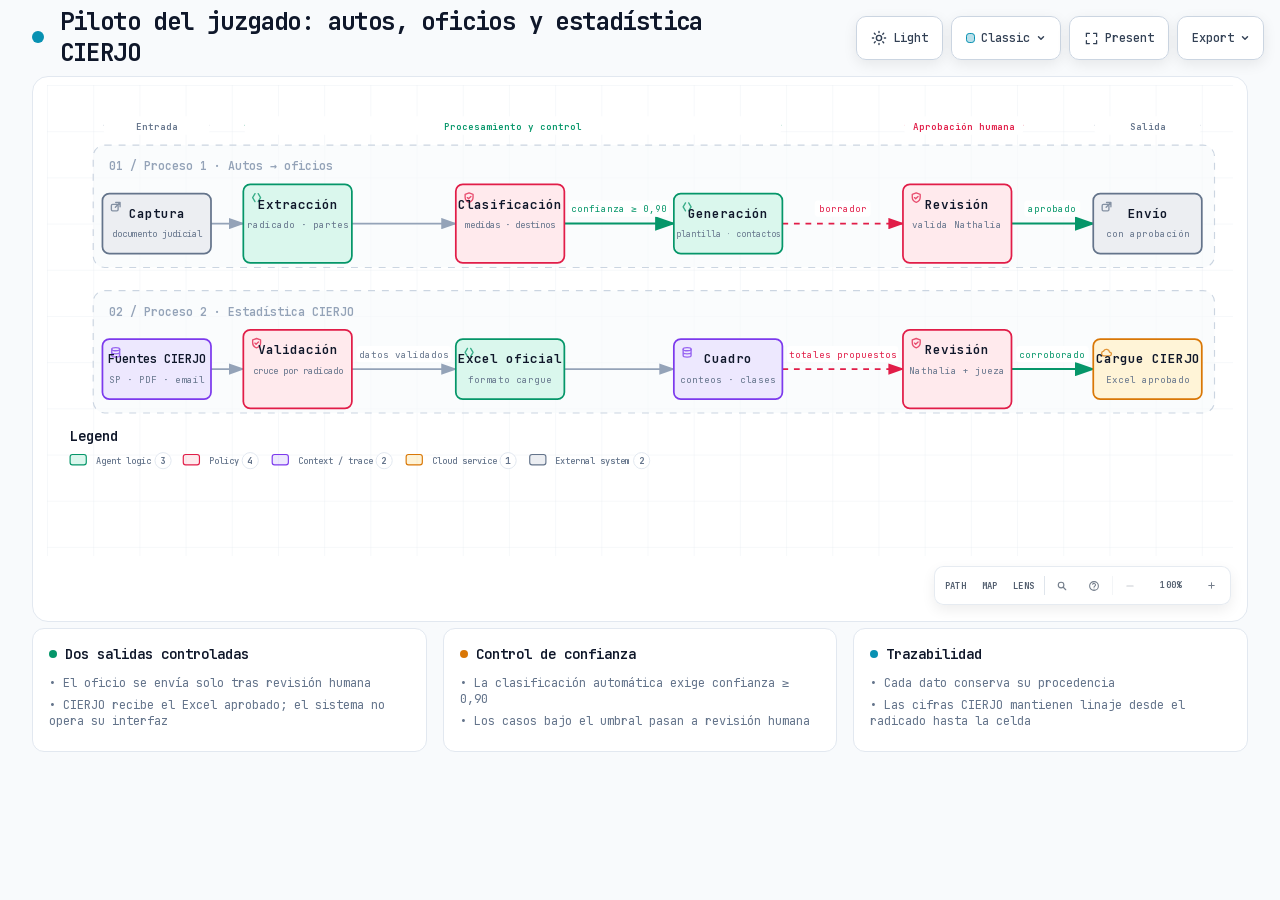
==== commit 12ee4054: "Update index.html" ====
--- a/index.html
+++ b/index.html
@@ -33,6 +33,7 @@
   </script>
   <link rel="stylesheet" href="archify-fonts.css">
   <link rel="stylesheet" href="archify.css">
+  <link rel="stylesheet" href="archify-2.css">
 </head>
 <body>
   <!-- Toolbar: theme, live visual style, trace motion, presentation stage, and export.
@@ -672,3 +673,22 @@
     </div>
 
   </div>
+
+    <script>
+      (function () {
+        var parts = ['archify-app-1.txt', 'archify-app-2.txt', 'archify-app-3.txt', 'archify-app-4.txt', 'archify-app-5.txt', 'archify-app-6.txt'];
+        var src = '';
+        for (var i = 0; i < parts.length; i++) {
+          var x = new XMLHttpRequest();
+          x.open('GET', parts[i], false);
+          x.send(null);
+          if (x.status !== 200) { document.title = 'Error cargando el diagrama'; return; }
+          src += x.responseText;
+        }
+        var s = document.createElement('script');
+        s.textContent = src;
+        document.body.appendChild(s);
+      })();
+    </script>
+</body>
+</html>
--- a/archify-fonts.css
+++ b/archify-fonts.css
@@ -0,0 +1,132 @@
+/*
+JetBrains Mono variable WOFF2 subsets from Google Fonts service revision v24.
+These fixed bytes are shared by the viewer and its SVG/raster exports.
+No local() source: an installed copy must not override the bundled font.
+Uncovered characters (including CJK) still use the system fallback stack.
+Upstream: https://github.com/JetBrains/JetBrainsMono
+
+cyrillic-ext    1664 bytes  sha256 9343de2ca5d9549f792e7962375af8efb0f320c7643bfd36c884b5a30e5c396f
+cyrillic        8892 bytes  sha256 4995a9a43ac659ec32fcd8b463755cd6a07b31a6e6b3894a6a153b661cf490e2
+greek           6800 bytes  sha256 49c3da6c9a2b279b0f1f860f5cfb1f5dc38d88a5c7be9c9b1837bbc4e3db6111
+vietnamese      5872 bytes  sha256 d44eb1936043a56038eb02dd70b243f379bef65783f94ec12f277550720411f1
+latin-ext      11596 bytes  sha256 9c38cb2d0d2d93c1ee6e21fa78db76f13ea7e15e15cc64214c7ca89b6aaa35c4
+latin          31340 bytes  sha256 2c32b9b3ee358c119e210f6f5195f9bd34894d78a785ff2e95d60e718e400af4
+
+Copyright 2020 The JetBrains Mono Project Authors (https://github.com/JetBrains/JetBrainsMono)
+
+This Font Software is licensed under the SIL Open Font License, Version 1.1.
+This license is copied below, and is also available with a FAQ at:
+https://openfontlicense.org
+
+
+-----------------------------------------------------------
+SIL OPEN FONT LICENSE Version 1.1 - 26 February 2007
+-----------------------------------------------------------
+
+PREAMBLE
+The goals of the Open Font License (OFL) are to stimulate worldwide
+development of collaborative font projects, to support the font creation
+efforts of academic and linguistic communities, and to provide a free and
+open framework in which fonts may be shared and improved in partnership
+with others.
+
+The OFL allows the licensed fonts to be used, studied, modified and
+redistributed freely as long as they are not sold by themselves. The
+fonts, including any derivative works, can be bundled, embedded,
+redistributed and/or sold with any software provided that any reserved
+names are not used by derivative works. The fonts and derivatives,
+however, cannot be released under any other type of license. The
+requirement for fonts to remain under this license does not apply
+to any document created using the fonts or their derivatives.
+
+DEFINITIONS
+"Font Software" refers to the set of files released by the Copyright
+Holder(s) under this license and clearly marked as such. This may
+include source files, build scripts and documentation.
+
+"Reserved Font Name" refers to any names specified as such after the
+copyright statement(s).
+
+"Original Version" refers to the collection of Font Software components as
+distributed by the Copyright Holder(s).
+
+"Modified Version" refers to any derivative made by adding to, deleting,
+or substituting -- in part or in whole -- any of the components of the
+Original Version, by changing formats or by porting the Font Software to a
+new environment.
+
+"Author" refers to any designer, engineer, programmer, technical
+writer or other person who contributed to the Font Software.
+
+PERMISSION & CONDITIONS
+Permission is hereby granted, free of charge, to any person obtaining
+a copy of the Font Software, to use, study, copy, merge, embed, modify,
+redistribute, and sell modified and unmodified copies of the Font
+Software, subject to the following conditions:
+
+1) Neither the Font Software nor any of its individual components,
+in Original or Modified Versions, may be sold by itself.
+
+2) Original or Modified Versions of the Font Software may be bundled,
+redistributed and/or sold with any software, provided that each copy
+contains the above copyright notice and this license. These can be
+included either as stand-alone text files, human-readable headers or
+in the appropriate machine-readable metadata fields within text or
+binary files as long as those fields can be easily viewed by the user.
+
+3) No Modified Version of the Font Software may use the Reserved Font
+Name(s) unless explicit written permission is granted by the corresponding
+Copyright Holder. This restriction only applies to the primary font name as
+presented to the users.
+
+4) The name(s) of the Copyright Holder(s) or the Author(s) of the Font
+Software shall not be used to promote, endorse or advertise any
+Modified Version, except to acknowledge the contribution(s) of the
+Copyright Holder(s) and the Author(s) or with their explicit written
+permission.
+
+5) The Font Software, modified or unmodified, in part or in whole,
+must be distributed entirely under this license, and must not be
+distributed under any other license. The requirement for fonts to
+remain under this license does not apply to any document created
+using the Font Software.
+
+TERMINATION
+This license becomes null and void if any of the above conditions are
+not met.
+
+DISCLAIMER
+THE FONT SOFTWARE IS PROVIDED "AS IS", WITHOUT WARRANTY OF ANY KIND,
+EXPRESS OR IMPLIED, INCLUDING BUT NOT LIMITED TO ANY WARRANTIES OF
+MERCHANTABILITY, FITNESS FOR A PARTICULAR PURPOSE AND NONINFRINGEMENT
+OF COPYRIGHT, PATENT, TRADEMARK, OR OTHER RIGHT. IN NO EVENT SHALL THE
+COPYRIGHT HOLDER BE LIABLE FOR ANY CLAIM, DAMAGES OR OTHER LIABILITY,
+INCLUDING ANY GENERAL, SPECIAL, INDIRECT, INCIDENTAL, OR CONSEQUENTIAL
+DAMAGES, WHETHER IN AN ACTION OF CONTRACT, TORT OR OTHERWISE, ARISING
+FROM, OUT OF THE USE OR INABILITY TO USE THE FONT SOFTWARE OR FROM
+OTHER DEALINGS IN THE FONT SOFTWARE.
+*/
+    /* cyrillic-ext */
+    @font-face { font-family: 'JetBrains Mono'; font-style: normal; font-weight: 400 800; font-display: swap;
+      src: url([data-uri]) format('woff2');
+      unicode-range: U+0460-052F, U+1C80-1C8A, U+20B4, U+2DE0-2DFF, U+A640-A69F, U+FE2E-FE2F; }
+    /* cyrillic */
+    @font-face { font-family: 'JetBrains Mono'; font-style: normal; font-weight: 400 800; font-display: swap;
+      src: url([data-uri]) format('woff2');
+      unicode-range: U+0301, U+0400-045F, U+0490-0491, U+04B0-04B1, U+2116; }
+    /* greek */
+    @font-face { font-family: 'JetBrains Mono'; font-style: normal; font-weight: 400 800; font-display: swap;
+      src: url([data-uri]) format('woff2');
+      unicode-range: U+0370-0377, U+037A-037F, U+0384-038A, U+038C, U+038E-03A1, U+03A3-03FF; }
+    /* vietnamese */
+    @font-face { font-family: 'JetBrains Mono'; font-style: normal; font-weight: 400 800; font-display: swap;
+      src: url([data-uri]) format('woff2');
+      unicode-range: U+0102-0103, U+0110-0111, U+0128-0129, U+0168-0169, U+01A0-01A1, U+01AF-01B0, U+0300-0301, U+0303-0304, U+0308-0309, U+0323, U+0329, U+1EA0-1EF9, U+20AB; }
+    /* latin-ext */
+    @font-face { font-family: 'JetBrains Mono'; font-style: normal; font-weight: 400 800; font-display: swap;
+      src: url([data-uri]) format('woff2');
+      unicode-range: U+0100-02BA, U+02BD-02C5, U+02C7-02CC, U+02CE-02D7, U+02DD-02FF, U+0304, U+0308, U+0329, U+1D00-1DBF, U+1E00-1E9F, U+1EF2-1EFF, U+2020, U+20A0-20AB, U+20AD-20C0, U+2113, U+2C60-2C7F, U+A720-A7FF; }
+    /* latin */
+    @font-face { font-family: 'JetBrains Mono'; font-style: normal; font-weight: 400 800; font-display: swap;
+      src: url([data-uri]) format('woff2');
+      unicode-range: U+0000-00FF, U+0131, U+0152-0153, U+02BB-02BC, U+02C6, U+02DA, U+02DC, U+0304, U+0308, U+0329, U+2000-206F, U+20AC, U+2122, U+2191, U+2193, U+2212, U+2215, U+FEFF, U+FFFD; }
--- a/archify.css
+++ b/archify.css
@@ -0,0 +1,2560 @@
+    /* ==========================================================
+       THEME VARIABLES — switch by toggling [data-theme] on <html>
+       ========================================================== */
+    :root,
+    [data-theme="dark"] {
+      --bg: #020617;
+      --grid: #1e293b;
+      --text: #ffffff;
+      --text-muted: #94a3b8;
+      --text-dim: #475569;
+      /* UI chrome and menu hints need more contrast than SVG .t-dim accents */
+      --text-faint: #7d8da1;
+
+      --panel: rgba(15, 23, 42, 0.5);
+      --panel-border: #1e293b;
+      --lane-fill: rgba(15, 23, 42, 0.22);
+      --lane-stroke: #334155;
+
+      --arrow: #64748b;
+      --arrow-emphasis: #34d399;
+
+      /* Opaque mask color used behind semi-transparent component fills
+         so the arrows drawn underneath are properly hidden. */
+      --mask: #0f172a;
+
+      --frontend-fill:    rgba(8, 51, 68, 0.4);
+      --frontend-stroke:  #22d3ee;
+      --backend-fill:     rgba(6, 78, 59, 0.4);
+      --backend-stroke:   #34d399;
+      --database-fill:    rgba(76, 29, 149, 0.4);
+      --database-stroke:  #a78bfa;
+      --cloud-fill:       rgba(120, 53, 15, 0.3);
+      --cloud-stroke:     #fbbf24;
+      --security-fill:    rgba(136, 19, 55, 0.4);
+      --security-stroke:  #fb7185;
+      --messagebus-fill:  rgba(251, 146, 60, 0.3);
+      --messagebus-stroke:#fb923c;
+      --external-fill:    rgba(30, 41, 59, 0.5);
+      --external-stroke:  #94a3b8;
+
+      --toolbar-bg:       rgba(15, 23, 42, 0.8);
+      --toolbar-border:   #334155;
+      --toolbar-text:     #e2e8f0;
+      --toolbar-hover:    rgba(15, 23, 42, 0.95);
+      --toolbar-menu-bg:  #0f172a;
+    }
+
+    [data-theme="light"] {
+      --bg: #f8fafc;
+      --grid: #e2e8f0;
+      --text: #0f172a;
+      --text-muted: #64748b;
+      --text-dim: #94a3b8;
+      --text-faint: #64748b;
+
+      --panel: #ffffff;
+      --panel-border: #e2e8f0;
+      --lane-fill: rgba(248, 250, 252, 0.65);
+      --lane-stroke: #cbd5e1;
+
+      --arrow: #94a3b8;
+      --arrow-emphasis: #059669;
+
+      --mask: #ffffff;
+
+      --frontend-fill:    rgba(34, 211, 238, 0.15);
+      --frontend-stroke:  #0891b2;
+      --backend-fill:     rgba(52, 211, 153, 0.18);
+      --backend-stroke:   #059669;
+      --database-fill:    rgba(167, 139, 250, 0.2);
+      --database-stroke:  #7c3aed;
+      --cloud-fill:       rgba(251, 191, 36, 0.18);
+      --cloud-stroke:     #d97706;
+      --security-fill:    rgba(251, 113, 133, 0.15);
+      --security-stroke:  #e11d48;
+      --messagebus-fill:  rgba(251, 146, 60, 0.15);
+      --messagebus-stroke:#ea580c;
+      --external-fill:    rgba(148, 163, 184, 0.18);
+      --external-stroke:  #64748b;
+
+      --toolbar-bg:       rgba(255, 255, 255, 0.92);
+      --toolbar-border:   #cbd5e1;
+      --toolbar-text:     #334155;
+      --toolbar-hover:    #ffffff;
+      --toolbar-menu-bg:  #ffffff;
+    }
+
+    /* ==========================================================
+       SIGNAL FLOW — an opt-in, motion-forward visual preset.
+       The variables also target a standalone exported SVG, whose
+       root carries data-preset and data-theme directly.
+       ========================================================== */
+    [data-preset="signal-flow"][data-theme="dark"] {
+      --bg: #030711;
+      --grid: #15233a;
+      --panel: rgba(6, 14, 28, 0.78);
+      --panel-border: #1d3350;
+      --lane-fill: rgba(9, 22, 40, 0.5);
+      --lane-stroke: #2c4564;
+      --text: #f5fbff;
+      --text-muted: #9eb0c7;
+      --text-dim: #52667f;
+      --text-faint: #7890ad;
+      --mask: #07101e;
+      --frontend-fill: rgba(6, 182, 212, 0.14);
+      --frontend-stroke: #67e8f9;
+      --backend-fill: rgba(16, 185, 129, 0.14);
+      --backend-stroke: #5eead4;
+      --database-fill: rgba(139, 92, 246, 0.16);
+      --database-stroke: #c4b5fd;
+      --cloud-fill: rgba(245, 158, 11, 0.13);
+      --cloud-stroke: #fcd34d;
+      --security-fill: rgba(244, 63, 94, 0.13);
+      --security-stroke: #fda4af;
+      --messagebus-fill: rgba(249, 115, 22, 0.13);
+      --messagebus-stroke: #fdba74;
+      --external-fill: rgba(71, 85, 105, 0.24);
+      --external-stroke: #a5b4c7;
+      --arrow: #7890ad;
+      --arrow-emphasis: #2dd4bf;
+      --toolbar-bg: rgba(7, 16, 30, 0.86);
+      --toolbar-border: #29415f;
+      --toolbar-menu-bg: #07101e;
+    }
+
+    [data-preset="signal-flow"][data-theme="light"] {
+      --bg: #f4f9fc;
+      --grid: #d4e5ee;
+      --panel: rgba(255, 255, 255, 0.82);
+      --panel-border: #bfd5e2;
+      --lane-fill: rgba(232, 243, 248, 0.62);
+      --lane-stroke: #a9c5d5;
+      --text: #102638;
+      --text-muted: #587287;
+      --text-dim: #8aa2b4;
+      --text-faint: #668397;
+      --mask: #ffffff;
+      --frontend-fill: rgba(6, 182, 212, 0.09);
+      --frontend-stroke: #0789a1;
+      --backend-fill: rgba(5, 150, 105, 0.09);
+      --backend-stroke: #087f69;
+      --database-fill: rgba(124, 58, 237, 0.09);
+      --database-stroke: #7254c7;
+      --cloud-fill: rgba(217, 119, 6, 0.08);
+      --cloud-stroke: #b9670b;
+      --security-fill: rgba(225, 29, 72, 0.08);
+      --security-stroke: #c53a59;
+      --messagebus-fill: rgba(234, 88, 12, 0.08);
+      --messagebus-stroke: #c65f27;
+      --external-fill: rgba(100, 116, 139, 0.1);
+      --external-stroke: #607a8c;
+      --arrow: #7b97aa;
+      --arrow-emphasis: #0d9488;
+    }
+
+    /* ==========================================================
+       BLUEPRINT — a review-first drafting preset for deployment,
+       infrastructure, and technical design documentation. It keeps
+       the same semantic palette and geometry while trading glow for
+       precise grid contrast, squared materials, and drafting marks.
+       ========================================================== */
+    [data-preset="blueprint"][data-theme="dark"] {
+      --bg: #06131f;
+      --grid: #17425a;
+      --panel: rgba(7, 27, 43, 0.9);
+      --panel-border: #27627f;
+      --lane-fill: rgba(10, 43, 66, 0.36);
+      --lane-stroke: #34799a;
+      --text: #e3f6ff;
+      --text-muted: #91b8ca;
+      --text-dim: #557e92;
+      --text-faint: #739caf;
+      --mask: #0a2031;
+      --frontend-fill: rgba(26, 157, 193, 0.14);
+      --frontend-stroke: #66d9ef;
+      --backend-fill: rgba(31, 155, 124, 0.13);
+      --backend-stroke: #69dfbd;
+      --database-fill: rgba(120, 105, 196, 0.14);
+      --database-stroke: #b4a8ff;
+      --cloud-fill: rgba(197, 145, 43, 0.13);
+      --cloud-stroke: #ffd166;
+      --security-fill: rgba(199, 76, 104, 0.13);
+      --security-stroke: #ff8da1;
+      --messagebus-fill: rgba(207, 112, 49, 0.13);
+      --messagebus-stroke: #ffad66;
+      --external-fill: rgba(84, 119, 139, 0.18);
+      --external-stroke: #a7cad9;
+      --arrow: #78a3b7;
+      --arrow-emphasis: #64dfc1;
+      --toolbar-bg: rgba(7, 28, 45, 0.92);
+      --toolbar-border: #34799a;
+      --toolbar-text: #d8f3ff;
+      --toolbar-hover: rgba(18, 58, 83, 0.95);
+      --toolbar-menu-bg: #0a2031;
+    }
+
+    [data-preset="blueprint"][data-theme="light"] {
+      --bg: #edf7fa;
+      --grid: #b5d5e1;
+      --panel: rgba(249, 253, 255, 0.94);
+      --panel-border: #78aabd;
+      --lane-fill: rgba(210, 232, 240, 0.42);
+      --lane-stroke: #83b2c4;
+      --text: #123344;
+      --text-muted: #4e7486;
+      --text-dim: #86a6b4;
+      --text-faint: #668c9d;
+      --mask: #f9fdff;
+      --frontend-fill: rgba(8, 145, 178, 0.08);
+      --frontend-stroke: #087f9c;
+      --backend-fill: rgba(5, 128, 101, 0.08);
+      --backend-stroke: #08755f;
+      --database-fill: rgba(100, 75, 180, 0.08);
+      --database-stroke: #6757a8;
+      --cloud-fill: rgba(181, 120, 15, 0.08);
+      --cloud-stroke: #a86609;
+      --security-fill: rgba(190, 48, 80, 0.07);
+      --security-stroke: #b32f50;
+      --messagebus-fill: rgba(196, 81, 22, 0.07);
+      --messagebus-stroke: #b65120;
+      --external-fill: rgba(79, 112, 128, 0.08);
+      --external-stroke: #506f7e;
+      --arrow: #6d93a5;
+      --arrow-emphasis: #087f69;
+      --toolbar-bg: rgba(247, 252, 254, 0.94);
+      --toolbar-border: #8ab5c5;
+      --toolbar-text: #294f61;
+      --toolbar-hover: #ffffff;
+      --toolbar-menu-bg: #f9fdff;
+    }
+
+    /* ==========================================================
+       EDITORIAL — a warm, publication-minded preset for design
+       reviews, launch notes, and documentation. The diagram keeps
+       the same semantic palette and exact geometry, but trades
+       software chrome for paper, ink, ruled structure, and one
+       restrained vermilion accent.
+       ========================================================== */
+    [data-preset="editorial"][data-theme="dark"] {
+      --bg: #181611;
+      --grid: #39342a;
+      --panel: rgba(35, 31, 24, 0.96);
+      --panel-border: #625a4a;
+      --lane-fill: rgba(52, 46, 35, 0.46);
+      --lane-stroke: #726957;
+      --text: #f4eddf;
+      --text-muted: #b9ae9b;
+      --text-dim: #776e60;
+      --text-faint: #9d917e;
+      --mask: #231f18;
+      --frontend-fill: rgba(43, 133, 142, 0.16);
+      --frontend-stroke: #7fc6c7;
+      --backend-fill: rgba(63, 132, 92, 0.16);
+      --backend-stroke: #8fc29e;
+      --database-fill: rgba(117, 91, 141, 0.17);
+      --database-stroke: #c0a4d0;
+      --cloud-fill: rgba(170, 119, 49, 0.16);
+      --cloud-stroke: #d8ad68;
+      --security-fill: rgba(157, 69, 65, 0.17);
+      --security-stroke: #df9085;
+      --messagebus-fill: rgba(174, 79, 42, 0.16);
+      --messagebus-stroke: #df946f;
+      --external-fill: rgba(126, 115, 96, 0.18);
+      --external-stroke: #b8ad99;
+      --arrow: #948978;
+      --arrow-emphasis: #dd6b3d;
+      --toolbar-bg: rgba(35, 31, 24, 0.92);
+      --toolbar-border: #625a4a;
+      --toolbar-text: #eee5d5;
+      --toolbar-hover: #302a20;
+      --toolbar-menu-bg: #231f18;
+    }
+
+    [data-preset="editorial"][data-theme="light"] {
+      --bg: #f2eee5;
+      --grid: #d8d0c2;
+      --panel: rgba(251, 248, 241, 0.97);
+      --panel-border: #c4b9a6;
+      --lane-fill: rgba(229, 221, 207, 0.42);
+      --lane-stroke: #b8aa94;
+      --text: #242018;
+      --text-muted: #6f6658;
+      --text-dim: #a09788;
+      --text-faint: #817767;
+      --mask: #fbf8f1;
+      --frontend-fill: rgba(31, 117, 126, 0.09);
+      --frontend-stroke: #287e84;
+      --backend-fill: rgba(42, 119, 75, 0.09);
+      --backend-stroke: #397b53;
+      --database-fill: rgba(105, 75, 130, 0.09);
+      --database-stroke: #765d86;
+      --cloud-fill: rgba(157, 103, 31, 0.1);
+      --cloud-stroke: #9a671f;
+      --security-fill: rgba(153, 58, 52, 0.09);
+      --security-stroke: #9e463f;
+      --messagebus-fill: rgba(182, 70, 27, 0.09);
+      --messagebus-stroke: #ad4b25;
+      --external-fill: rgba(101, 91, 75, 0.09);
+      --external-stroke: #746b5e;
+      --arrow: #8a806f;
+      --arrow-emphasis: #bb4c23;
+      --toolbar-bg: rgba(251, 248, 241, 0.94);
+      --toolbar-border: #c4b9a6;
+      --toolbar-text: #40392f;
+      --toolbar-hover: #fffdf8;
+      --toolbar-menu-bg: #fbf8f1;
+    }
+
+    * { margin: 0; padding: 0; box-sizing: border-box; }
+
+    body {
+      font-family: 'JetBrains Mono', ui-monospace, SFMono-Regular, Menlo, Consolas, 'DejaVu Sans Mono', 'Liberation Mono', 'Noto Sans Mono CJK SC', 'PingFang SC', 'Hiragino Sans GB', 'Microsoft YaHei', monospace;
+      background: var(--bg);
+      min-height: 100vh;
+      padding: 2rem;
+      color: var(--text);
+      transition: background 0.2s ease, color 0.2s ease;
+    }
+
+    html[data-preset="signal-flow"] body {
+      background-image:
+        radial-gradient(circle at 18% -8%, rgba(34, 211, 238, 0.14), transparent 34rem),
+        radial-gradient(circle at 92% 18%, rgba(139, 92, 246, 0.12), transparent 30rem);
+      background-attachment: fixed;
+    }
+    html[data-preset="signal-flow"][data-theme="light"] body {
+      background-image:
+        radial-gradient(circle at 18% -8%, rgba(6, 182, 212, 0.12), transparent 34rem),
+        radial-gradient(circle at 92% 18%, rgba(139, 92, 246, 0.08), transparent 30rem);
+    }
+    html[data-preset="blueprint"] body {
+      background-image:
+        linear-gradient(var(--grid) 1px, transparent 1px),
+        linear-gradient(90deg, var(--grid) 1px, transparent 1px);
+      background-size: 32px 32px;
+      background-position: -1px -1px;
+      background-attachment: fixed;
+    }
+    html[data-preset="editorial"] body {
+      background-image:
+        linear-gradient(90deg, transparent 0, transparent 5.4rem, color-mix(in srgb, var(--security-stroke) 18%, transparent) 5.4rem, color-mix(in srgb, var(--security-stroke) 18%, transparent) calc(5.4rem + 1px), transparent calc(5.4rem + 1px)),
+        repeating-linear-gradient(0deg, transparent 0, transparent 31px, color-mix(in srgb, var(--grid) 36%, transparent) 31px, color-mix(in srgb, var(--grid) 36%, transparent) 32px);
+      background-attachment: fixed;
+    }
+
+    /* Gallery/embed mode keeps the generated artifact as the source of truth
+       while presenting only its diagram surface inside a proof card. */
+    html[data-embed="true"] body {
+      min-height: 0;
+      padding: 0;
+      overflow: hidden;
+      background: var(--bg);
+      background-image: none;
+    }
+    html[data-embed="true"] .toolbar,
+    html[data-embed="true"] .header,
+    html[data-embed="true"] .cards,
+    html[data-embed="true"] .diagram-nav,
+    html[data-embed="true"] .overview-map,
+    html[data-embed="true"] .focus-chip,
+    html[data-embed="true"] .route-probe,
+    html[data-embed="true"] .semantic-lens,
+    html[data-embed="true"] .diagram-guide,
+    html[data-embed="true"] .node-finder,
+    html[data-embed="true"] .guided-views { display: none !important; }
+    html[data-embed="true"] .container { max-width: none; }
+    html[data-embed="true"] .diagram-container {
+      padding: 0.5rem;
+      border: 0;
+      border-radius: 0;
+      box-shadow: none;
+    }
+    html[data-embed="true"] .diagram-container svg { min-width: 0; }
+
+    /* Share Chapter Cue lives in the HTML viewer layer, not inside the SVG.
+       It gives one-shot embeds a title, authored note, truthful stop order,
+       and lifecycle state while canonical diagram geometry stays untouched. */
+    .share-chapter-cue { display: none; }
+    html[data-embed="true"][data-share-playback="true"] .share-chapter-cue:not([hidden]),
+    html[data-embed="true"][data-share-moment="true"] .share-chapter-cue:not([hidden]) {
+      position: absolute;
+      z-index: 18;
+      top: 0.85rem;
+      left: 50%;
+      display: grid;
+      grid-template-columns: auto minmax(9rem, 13.5rem) minmax(0, 1fr);
+      align-items: center;
+      gap: 0.45rem 0.85rem;
+      width: min(52rem, calc(100% - 1.5rem));
+      min-height: 3.35rem;
+      padding: 0.55rem 0.75rem 0.65rem;
+      overflow: hidden;
+      border: 1px solid color-mix(in srgb, var(--frontend-stroke) 42%, var(--toolbar-border));
+      border-radius: 0.75rem;
+      background:
+        linear-gradient(115deg, color-mix(in srgb, var(--frontend-fill) 52%, transparent), transparent 45%),
+        color-mix(in srgb, var(--toolbar-menu-bg) 92%, transparent);
+      color: var(--toolbar-text);
+      box-shadow: 0 14px 42px rgba(0, 0, 0, 0.3), inset 0 1px 0 rgba(255, 255, 255, 0.045);
+      backdrop-filter: blur(16px);
+      pointer-events: none;
+      animation: archify-share-cue-enter 280ms cubic-bezier(0.22, 1, 0.36, 1) both;
+    }
+    html[data-preset="blueprint"] .share-chapter-cue {
+      border-radius: 0.2rem;
+      background:
+        linear-gradient(90deg, color-mix(in srgb, var(--frontend-fill) 46%, transparent), transparent 36%),
+        var(--toolbar-menu-bg);
+      box-shadow: 0 10px 28px rgba(0, 0, 0, 0.2);
+      backdrop-filter: none;
+    }
+    html[data-preset="editorial"] .share-chapter-cue {
+      border-color: var(--panel-border);
+      background:
+        linear-gradient(90deg, color-mix(in srgb, var(--security-fill) 58%, transparent), transparent 42%),
+        var(--toolbar-menu-bg);
+      box-shadow: 0 10px 30px color-mix(in srgb, #000 18%, transparent);
+      backdrop-filter: none;
+    }
+    html[data-preset="editorial"] .share-chapter-state { color: var(--arrow-emphasis); }
+    html[data-preset="editorial"] .share-chapter-state::before {
+      border-radius: 0;
+      box-shadow: none;
+      transform: rotate(45deg) scale(0.8);
+    }
+    .share-chapter-index {
+      display: grid;
+      gap: 0.12rem;
+      min-width: 5rem;
+      padding-right: 0.75rem;
+      border-right: 1px solid var(--toolbar-border);
+    }
+    .share-chapter-state {
+      display: inline-flex;
+      align-items: center;
+      gap: 0.36rem;
+      color: var(--frontend-stroke);
+      font-size: 0.5rem;
+      font-weight: 800;
+      letter-spacing: 0.14em;
+      text-transform: uppercase;
+    }
+    .share-chapter-state::before {
+      width: 0.38rem;
+      height: 0.38rem;
+      border-radius: 50%;
+      background: currentColor;
+      box-shadow: 0 0 10px currentColor;
+      content: '';
+    }
+    .share-chapter-cue[data-state="playing"] .share-chapter-state::before {
+      animation: archify-share-cue-pulse 1.15s ease-in-out infinite;
+    }
+    .share-chapter-count {
+      color: var(--text-faint);
+      font-size: 0.5rem;
+      font-weight: 700;
+      letter-spacing: 0.08em;
+      text-transform: uppercase;
+    }
+    .share-chapter-copy { min-width: 0; }
+    .share-chapter-copy strong,
+    .share-chapter-copy small,
+    .share-chapter-route {
+      display: block;
+      overflow: hidden;
+      text-overflow: ellipsis;
+      white-space: nowrap;
+    }
+    .share-chapter-copy strong {
+      color: var(--toolbar-text);
+      font-size: 0.6875rem;
+      line-height: 1.35;
+    }
+    .share-chapter-copy small {
+      margin-top: 0.08rem;
+      color: var(--text-muted);
+      font-size: 0.5rem;
+      line-height: 1.35;
+    }
+    .share-chapter-route {
+      color: color-mix(in srgb, var(--frontend-stroke) 76%, var(--text-muted));
+      font-size: 0.5625rem;
+      font-weight: 650;
+      letter-spacing: 0.015em;
+      text-align: right;
+    }
+    .share-chapter-progress {
+      position: absolute;
+      right: 0;
+      bottom: 0;
+      left: 0;
+      height: 2px;
+      overflow: hidden;
+      background: color-mix(in srgb, var(--toolbar-border) 72%, transparent);
+    }
+    .share-chapter-progress span {
+      display: block;
+      width: 100%;
+      height: 100%;
+      background: linear-gradient(90deg, var(--frontend-stroke), var(--database-stroke));
+      box-shadow: 0 0 12px var(--frontend-stroke);
+      transform: scaleX(0);
+      transform-origin: left center;
+    }
+
+    /* Presentation Stage is a viewer-only layer: it gives the live diagram
+       the viewport while keeping guided views, theme, focus, and exports real.
+       Embed mode wins when both query parameters are present. */
+    html[data-present="true"]:not([data-embed="true"]) body {
+      height: 100dvh;
+      min-height: 0;
+      padding: 1rem;
+      overflow: hidden;
+    }
+    html[data-present="true"]:not([data-embed="true"]) .container {
+      display: flex;
+      flex-direction: column;
+      gap: 0.75rem;
+      width: 100%;
+      max-width: none;
+      height: calc(100dvh - 2rem);
+    }
+    html[data-present="true"]:not([data-embed="true"]) .header {
+      flex: none;
+      min-width: 0;
+      margin: 0;
+      padding-right: 23rem;
+    }
+    html[data-present="true"]:not([data-embed="true"]) .header-row { margin-bottom: 0.25rem; }
+    html[data-present="true"]:not([data-embed="true"]) .subtitle {
+      overflow: hidden;
+      text-overflow: ellipsis;
+      white-space: nowrap;
+    }
+    html[data-present="true"]:not([data-embed="true"]) .guided-views {
+      flex: none;
+      margin-bottom: 0;
+    }
+    html[data-present="true"]:not([data-embed="true"]) .diagram-container {
+      display: flex;
+      flex: 1 1 auto;
+      align-items: center;
+      justify-content: center;
+      min-height: 0;
+      padding: 0.75rem;
+      padding-bottom: calc(0.75rem + var(--archify-nav-reserve));
+    }
+    html[data-present="true"]:not([data-embed="true"]) .diagram-container > svg {
+      flex: 1 1 auto;
+      height: 100%;
+      min-height: 0;
+      width: 100%;
+      min-width: 0;
+    }
+    html[data-present="true"]:not([data-embed="true"]) .cards { display: none; }
+    html[data-present="true"]:not([data-embed="true"]) #btn-present {
+      border-color: var(--frontend-stroke);
+      color: var(--frontend-stroke);
+    }
+
+    /* The reader owns only the outer scale. Wide diagrams keep one authored
+       SVG/viewBox while the runtime chooses a desktop width from the actual
+       vertical budget. This avoids device-specific files and breakpoint
+       jumps between a laptop and a tall monitor. */
+    .container {
+      width: 100%;
+      max-width: var(--archify-reader-width, 1440px);
+      margin: 0 auto;
+    }
+    @media (min-width: 768px) and (max-height: 920px) {
+      .header { margin-bottom: 1rem; }
+      .diagram-container { padding: 1rem; }
+      .cards { margin-top: 1rem; }
+      .card { padding: 1rem; }
+    }
+
+    .header { margin-bottom: 1.5rem; padding-right: 29.5rem; }
+
+    html[data-preset="signal-flow"] .header,
+    html[data-preset="blueprint"] .header,
+    html[data-preset="editorial"] .header { padding-right: 29.5rem; }
+
+    .header-row {
+      display: flex;
+      align-items: center;
+      gap: 1rem;
+      margin-bottom: 0.5rem;
+    }
+
+    .pulse-dot {
+      width: 12px;
+      height: 12px;
+      background: var(--frontend-stroke);
+      border-radius: 50%;
+      animation: none;
+    }
+
+    html[data-motion-capable="true"] .pulse-dot { animation: pulse 2s infinite; }
+
+    @keyframes pulse {
+      0%, 100% { opacity: 1; }
+      50% { opacity: 0.5; }
+    }
+
+    h1 {
+      font-size: 1.5rem;
+      font-weight: 700;
+      letter-spacing: -0.025em;
+    }
+
+    .subtitle {
+      color: var(--text-muted);
+      font-size: 0.875rem;
+      margin-left: 1.75rem;
+    }
+
+    html[data-preset="signal-flow"] .header-row::after {
+      content: attr(data-preset-badge-signal-flow);
+      margin-left: auto;
+      color: var(--frontend-stroke);
+      border: 1px solid var(--frontend-stroke);
+      border-radius: 999px;
+      padding: 0.28rem 0.6rem;
+      font-size: 0.625rem;
+      letter-spacing: 0.12em;
+      opacity: 0.82;
+      box-shadow: 0 0 20px rgba(34, 211, 238, 0.12);
+      white-space: nowrap;
+    }
+
+    html[data-preset="blueprint"] .pulse-dot {
+      width: 10px;
+      height: 10px;
+      border: 1px solid var(--frontend-stroke);
+      border-radius: 1px;
+      background: transparent;
+      box-shadow: inset 0 0 0 2px var(--bg);
+      transform: rotate(45deg);
+      animation: none;
+    }
+    html[data-preset="blueprint"] .header-row::after {
+      content: attr(data-preset-badge-blueprint);
+      margin-left: auto;
+      padding: 0.28rem 0.55rem;
+      border-top: 1px solid var(--frontend-stroke);
+      border-bottom: 1px solid var(--frontend-stroke);
+      color: var(--frontend-stroke);
+      font-size: 0.5625rem;
+      font-weight: 700;
+      letter-spacing: 0.14em;
+      white-space: nowrap;
+    }
+
+    html[data-preset="editorial"] h1,
+    html[data-preset="editorial"] .card h3 {
+      font-family: Georgia, 'Times New Roman', 'Songti SC', STSong, serif;
+      letter-spacing: -0.02em;
+    }
+    html[data-preset="editorial"] h1 { font-size: 1.72rem; font-weight: 600; }
+    html[data-preset="editorial"] .pulse-dot {
+      width: 9px;
+      height: 9px;
+      border: 1px solid var(--arrow-emphasis);
+      border-radius: 0;
+      background: var(--arrow-emphasis);
+      box-shadow: 0 0 0 3px color-mix(in srgb, var(--arrow-emphasis) 14%, transparent);
+      transform: rotate(45deg);
+      animation: none;
+    }
+    html[data-preset="editorial"] .header-row::after {
+      content: attr(data-preset-badge-editorial);
+      margin-left: auto;
+      padding: 0.32rem 0 0.24rem;
+      border-bottom: 2px solid var(--arrow-emphasis);
+      color: var(--arrow-emphasis);
+      font-family: Georgia, 'Times New Roman', serif;
+      font-size: 0.625rem;
+      font-style: italic;
+      font-weight: 600;
+      letter-spacing: 0.08em;
+      white-space: nowrap;
+    }
+
+    .diagram-container {
+      --archify-nav-reserve: 0px;
+      background: var(--panel);
+      border-radius: 1rem;
+      border: 1px solid var(--panel-border);
+      padding: 1.5rem;
+      padding-bottom: calc(1.5rem + var(--archify-nav-reserve));
+      overflow: hidden;
+      position: relative;
+    }
+
+    html[data-preset="signal-flow"] .diagram-container {
+      position: relative;
+      overflow: hidden;
+      background: linear-gradient(180deg, rgba(8, 20, 38, 0.82), rgba(3, 8, 18, 0.94));
+      box-shadow: inset 0 1px 0 rgba(255, 255, 255, 0.04), 0 28px 80px rgba(0, 0, 0, 0.34);
+    }
+    html[data-preset="signal-flow"][data-theme="light"] .diagram-container {
+      background: linear-gradient(180deg, rgba(255, 255, 255, 0.9), rgba(237, 246, 250, 0.94));
+      box-shadow: inset 0 1px 0 rgba(255, 255, 255, 0.72), 0 24px 60px rgba(45, 78, 99, 0.12);
+    }
+    html[data-preset="blueprint"] .diagram-container {
+      border-color: var(--panel-border);
+      border-radius: 0.35rem;
+      background: var(--panel);
+      box-shadow:
+        inset 0 0 0 1px color-mix(in srgb, var(--panel-border) 34%, transparent),
+        0 18px 48px rgba(0, 0, 0, 0.16);
+    }
+    html[data-preset="blueprint"] .diagram-container::after {
+      content: "";
+      position: absolute;
+      z-index: 10;
+      inset: 0.7rem;
+      pointer-events: none;
+      background:
+        linear-gradient(var(--frontend-stroke), var(--frontend-stroke)) left top / 1.35rem 1px no-repeat,
+        linear-gradient(var(--frontend-stroke), var(--frontend-stroke)) left top / 1px 1.35rem no-repeat,
+        linear-gradient(var(--frontend-stroke), var(--frontend-stroke)) right top / 1.35rem 1px no-repeat,
+        linear-gradient(var(--frontend-stroke), var(--frontend-stroke)) right top / 1px 1.35rem no-repeat,
+        linear-gradient(var(--frontend-stroke), var(--frontend-stroke)) left bottom / 1.35rem 1px no-repeat,
+        linear-gradient(var(--frontend-stroke), var(--frontend-stroke)) left bottom / 1px 1.35rem no-repeat,
+        linear-gradient(var(--frontend-stroke), var(--frontend-stroke)) right bottom / 1.35rem 1px no-repeat,
+        linear-gradient(var(--frontend-stroke), var(--frontend-stroke)) right bottom / 1px 1.35rem no-repeat;
+      opacity: 0.58;
+    }
+    html[data-preset="editorial"] .diagram-container {
+      overflow: hidden;
+      border-color: var(--panel-border);
+      border-radius: 0.38rem;
+      background:
+        linear-gradient(90deg, color-mix(in srgb, var(--security-fill) 58%, transparent), transparent 12%),
+        var(--panel);
+      box-shadow:
+        0 1px 0 color-mix(in srgb, var(--text) 6%, transparent),
+        0 18px 48px color-mix(in srgb, #000 19%, transparent);
+    }
+    html[data-preset="editorial"] .diagram-container::after {
+      position: absolute;
+      z-index: 10;
+      top: 0.72rem;
+      right: 1.25rem;
+      padding: 0.2rem 0.52rem;
+      border: 1px solid var(--panel-border);
+      background: var(--panel);
+      color: var(--arrow-emphasis);
+      content: attr(data-preset-badge-editorial-plate);
+      font-family: Georgia, 'Times New Roman', serif;
+      font-size: 0.52rem;
+      font-style: italic;
+      font-weight: 600;
+      letter-spacing: 0.09em;
+      pointer-events: none;
+    }
+    html[data-embed="true"][data-preset="editorial"] .diagram-container::after { display: none; }
+    html[data-motion-capable="true"][data-preset="signal-flow"][data-ambient-motion="running"] .diagram-container::before {
+      content: "";
+      position: absolute;
+      inset: 0;
+      pointer-events: none;
+      background: linear-gradient(115deg, transparent 28%, rgba(103, 232, 249, 0.035) 48%, transparent 68%);
+      transform: translateX(-70%);
+      animation: archify-signal-scan 4.8s ease-in-out 1 both;
+    }
+
+    /* Motion Governor gives the reader a real static state and gives the
+       strongest semantic action the only motion budget. Atmosphere resets to
+       its authored base instead of freezing mid-cycle. Static artifacts never
+       start a decorative pulse or scan. */
+    html:not([data-motion-capable="true"]) svg[data-animation="trace"] [data-animate] {
+      animation: none !important;
+    }
+    html[data-motion="still"] .pulse-dot,
+    html[data-motion="still"] .diagram-container::before,
+    html[data-motion="still"] svg[data-animation="trace"] [data-animate],
+    html[data-motion-owner] .pulse-dot,
+    html[data-motion-owner] .diagram-container::before,
+    html[data-motion-owner] svg[data-animation="trace"] [data-animate],
+    html[data-embed="true"] .pulse-dot,
+    html[data-embed="true"] .diagram-container::before,
+    html[data-share-playback="true"] .pulse-dot,
+    html[data-share-playback="true"] .diagram-container::before,
+    html[data-document-hidden="true"] .pulse-dot,
+    html[data-document-hidden="true"] .diagram-container::before,
+    html[data-document-hidden="true"] svg[data-animation="trace"] [data-animate] {
+      animation: none !important;
+    }
+    html[data-motion="still"] .diagram-container::before,
+    html[data-motion-owner] .diagram-container::before,
+    html[data-embed="true"] .diagram-container::before,
+    html[data-share-playback="true"] .diagram-container::before {
+      opacity: 0;
+    }
+    html[data-motion="still"] .guided-view-progress span,
+    html[data-motion="still"] .guided-story-caption,
+    html[data-motion="still"] .story-trail-flow,
+    html[data-motion="still"] .intent-trace-flow,
+    html[data-motion="still"] .route-probe-flow,
+    html[data-motion="still"] .route-journey-flow,
+    html[data-motion="still"] .semantic-lens-flow,
+    html[data-motion="still"] .diagram-guide,
+    html[data-motion="still"] [data-story-step],
+    html[data-motion="still"] .overview-map-live,
+    html[data-motion="still"] .guided-view-stop,
+    html[data-motion="still"] .share-chapter-cue,
+    html[data-motion="still"] .share-chapter-state::before,
+    html[data-motion="still"] .share-chapter-progress span,
+    html[data-document-hidden="true"] .guided-view-progress span,
+    html[data-document-hidden="true"] .story-trail-flow,
+    html[data-document-hidden="true"] .intent-trace-flow,
+    html[data-document-hidden="true"] .route-probe-flow,
+    html[data-document-hidden="true"] .route-journey-flow,
+    html[data-document-hidden="true"] .semantic-lens-flow,
+    html[data-document-hidden="true"] .diagram-guide,
+    html[data-document-hidden="true"] [data-story-step],
+    html[data-document-hidden="true"] .overview-map-live,
+    html[data-document-hidden="true"] .guided-view-stop,
+    html[data-document-hidden="true"] .share-chapter-cue,
+    html[data-document-hidden="true"] .share-chapter-state::before,
+    html[data-document-hidden="true"] .share-chapter-progress span {
+      animation: none !important;
+    }
+    html[data-motion="still"] .guided-view-progress span {
+      transform: scaleX(1) !important;
+    }
+    html[data-motion="still"] svg[data-story-playing="true"] .story-trail-flow {
+      stroke-dasharray: none;
+      stroke-dashoffset: 0;
+      opacity: 0.55;
+    }
+    html[data-motion="still"] .intent-trace-flow,
+    html[data-motion="still"] .route-probe-flow {
+      stroke-dasharray: none;
+      stroke-dashoffset: 0;
+      opacity: 0.72;
+    }
+    html[data-motion="still"] .route-journey-overlay,
+    html[data-document-hidden="true"] .route-journey-overlay { display: none !important; }
+    html[data-motion="still"] .relationship-pulse-overlay,
+    html[data-motion="still"] .story-carrier-overlay,
+    html[data-document-hidden="true"] .story-carrier-overlay { display: none !important; }
+    html[data-motion="still"] .chapter-handoff-overlay { display: none !important; }
+    html[data-motion="still"] .chapter-handoff-anchor { animation: none !important; }
+    html[data-motion="still"] .guided-view-chapter,
+    html[data-motion="still"] svg [data-node-id],
+    html[data-motion="still"] svg [data-edge-from],
+    html[data-motion="still"] svg [data-detail],
+    html[data-motion="still"] svg [data-detail-anchor],
+    html[data-motion="still"] svg [data-legend-hit],
+    html[data-motion="still"] svg {
+      transition: none !important;
+    }
+
+    svg {
+      width: 100%;
+      min-width: min(900px, 100%);
+      display: block;
+      transform-origin: 0 0;
+      transition: transform 0.18s ease;
+    }
+
+    .diagram-container.is-camera-moving svg {
+      transition: transform 0.42s cubic-bezier(0.22, 1, 0.36, 1);
+    }
+    .diagram-container.is-camera-transaction svg { transition: none; }
+    .diagram-container.is-pannable { cursor: grab; }
+    .diagram-container.is-panning { cursor: grabbing; user-select: none; }
+    .diagram-container.is-panning svg { transition: none; }
+
+    .diagram-nav {
+      position: absolute;
+      right: 1rem;
+      bottom: 1rem;
+      z-index: 12;
+      display: inline-flex;
+      align-items: center;
+      max-width: calc(100% - 2rem);
+      padding: 0.15rem;
+      gap: 0;
+      overflow-x: auto;
+      border: 1px solid color-mix(in srgb, var(--toolbar-border) 48%, transparent);
+      border-radius: 0.58rem;
+      background: color-mix(in srgb, var(--toolbar-bg) 82%, transparent);
+      box-shadow: 0 5px 14px rgba(0, 0, 0, 0.07);
+      backdrop-filter: blur(10px);
+      scrollbar-width: none;
+    }
+    .diagram-nav::-webkit-scrollbar { display: none; }
+    .diagram-nav button,
+    .focus-chip button,
+    .guided-views button {
+      border: 0;
+      background: transparent;
+      color: var(--toolbar-text);
+      font: inherit;
+      cursor: pointer;
+    }
+    .diagram-nav button {
+      min-width: 2rem;
+      height: 2rem;
+      padding: 0 0.35rem;
+      border-radius: 0.35rem;
+      color: color-mix(in srgb, var(--toolbar-text) 68%, transparent);
+      font-size: 0.56rem;
+      font-weight: 600;
+      letter-spacing: 0.02em;
+      transition: background 0.15s, color 0.15s;
+    }
+    .diagram-nav button:hover,
+    .diagram-nav button:focus-visible,
+    .focus-chip button:hover,
+    .focus-chip button:focus-visible,
+    .guided-views button:hover,
+    .guided-views button:focus-visible { background: var(--toolbar-hover); }
+    .diagram-nav button:focus-visible,
+    .focus-chip button:focus-visible,
+    .guided-views button:focus-visible {
+      outline: 2px solid var(--frontend-stroke);
+      outline-offset: 1px;
+    }
+    .diagram-nav button:disabled { opacity: 0.38; cursor: default; }
+    .diagram-nav button:disabled:hover { background: transparent; }
+    .diagram-nav #btn-route-probe,
+    .diagram-nav #btn-overview-map,
+    .diagram-nav #btn-semantic-lens {
+      min-width: auto;
+      padding-inline: 0.5rem;
+      color: color-mix(in srgb, var(--toolbar-text) 86%, transparent);
+      font-weight: 650;
+    }
+    .diagram-nav #btn-node-finder,
+    .diagram-nav [data-view="out"] {
+      position: relative;
+      margin-left: 0.25rem;
+    }
+    .diagram-nav #btn-node-finder::before,
+    .diagram-nav [data-view="out"]::before {
+      position: absolute;
+      top: 0.4rem;
+      bottom: 0.4rem;
+      left: -0.13rem;
+      width: 1px;
+      background: color-mix(in srgb, var(--toolbar-border) 62%, transparent);
+      content: "";
+      pointer-events: none;
+    }
+    .diagram-nav-icon {
+      display: block;
+      width: 0.72rem;
+      height: 0.72rem;
+      margin: auto;
+      background: currentColor;
+      -webkit-mask-position: center;
+      -webkit-mask-repeat: no-repeat;
+      -webkit-mask-size: contain;
+      mask-position: center;
+      mask-repeat: no-repeat;
+      mask-size: contain;
+    }
+    .diagram-nav-icon.find {
+      -webkit-mask-image: url("data:image/svg+xml,%3Csvg xmlns='http://www.w3.org/2000/svg' viewBox='0 0 20 20'%3E%3Ccircle cx='8.5' cy='8.5' r='4.5' fill='none' stroke='black' stroke-width='1.8'/%3E%3Cpath d='m12 12 4 4' fill='none' stroke='black' stroke-width='1.8' stroke-linecap='round'/%3E%3C/svg%3E");
+      mask-image: url("data:image/svg+xml,%3Csvg xmlns='http://www.w3.org/2000/svg' viewBox='0 0 20 20'%3E%3Ccircle cx='8.5' cy='8.5' r='4.5' fill='none' stroke='black' stroke-width='1.8'/%3E%3Cpath d='m12 12 4 4' fill='none' stroke='black' stroke-width='1.8' stroke-linecap='round'/%3E%3C/svg%3E");
+    }
+    .diagram-nav-icon.guide {
+      -webkit-mask-image: url("data:image/svg+xml,%3Csvg xmlns='http://www.w3.org/2000/svg' viewBox='0 0 20 20'%3E%3Ccircle cx='10' cy='10' r='7' fill='none' stroke='black' stroke-width='1.7'/%3E%3Cpath d='M7.8 7.3a2.4 2.4 0 014.6.9c0 1.8-2.4 2-2.4 3.7M10 14.9h.01' fill='none' stroke='black' stroke-width='1.7' stroke-linecap='round'/%3E%3C/svg%3E");
+      mask-image: url("data:image/svg+xml,%3Csvg xmlns='http://www.w3.org/2000/svg' viewBox='0 0 20 20'%3E%3Ccircle cx='10' cy='10' r='7' fill='none' stroke='black' stroke-width='1.7'/%3E%3Cpath d='M7.8 7.3a2.4 2.4 0 014.6.9c0 1.8-2.4 2-2.4 3.7M10 14.9h.01' fill='none' stroke='black' stroke-width='1.7' stroke-linecap='round'/%3E%3C/svg%3E");
+    }
+    .diagram-nav-icon.minus {
+      -webkit-mask-image: url("data:image/svg+xml,%3Csvg xmlns='http://www.w3.org/2000/svg' viewBox='0 0 20 20'%3E%3Cpath d='M5 10h10' fill='none' stroke='black' stroke-width='1.8' stroke-linecap='round'/%3E%3C/svg%3E");
+      mask-image: url("data:image/svg+xml,%3Csvg xmlns='http://www.w3.org/2000/svg' viewBox='0 0 20 20'%3E%3Cpath d='M5 10h10' fill='none' stroke='black' stroke-width='1.8' stroke-linecap='round'/%3E%3C/svg%3E");
+    }
+    .diagram-nav-icon.plus {
+      -webkit-mask-image: url("data:image/svg+xml,%3Csvg xmlns='http://www.w3.org/2000/svg' viewBox='0 0 20 20'%3E%3Cpath d='M10 5v10M5 10h10' fill='none' stroke='black' stroke-width='1.8' stroke-linecap='round'/%3E%3C/svg%3E");
+      mask-image: url("data:image/svg+xml,%3Csvg xmlns='http://www.w3.org/2000/svg' viewBox='0 0 20 20'%3E%3Cpath d='M10 5v10M5 10h10' fill='none' stroke='black' stroke-width='1.8' stroke-linecap='round'/%3E%3C/svg%3E");
+    }
+    .diagram-nav [data-view="reset"] {
+      display: inline-flex;
+      align-items: center;
+      justify-content: center;
+      gap: 0.2rem;
+      min-width: 3.1rem;
+      padding-inline: 0.35rem;
+    }
+    .diagram-nav [data-view="reset"][data-detail-visible] {
+      min-width: 3.8rem;
+    }
+    .diagram-nav-detail {
+      color: color-mix(in srgb, var(--toolbar-text) 52%, transparent);
+      font-size: 0.44rem;
+      font-weight: 700;
+      line-height: 1;
+      letter-spacing: 0.07em;
+    }
+    .diagram-nav-percent {
+      color: color-mix(in srgb, var(--toolbar-text) 84%, transparent);
+      font-size: 0.55rem;
+      font-weight: 650;
+      line-height: 1;
+    }
+    .diagram-container[data-camera-indicator="true"] .diagram-nav-detail,
+    .diagram-container[data-camera-indicator="true"] .diagram-nav-percent { color: var(--frontend-stroke); }
+    .diagram-nav #btn-diagram-guide[aria-expanded="true"] {
+      color: var(--cloud-stroke);
+      background: var(--toolbar-hover);
+    }
+
+    /* Semantic Radar is a deliberately simplified, viewer-only overview. It
+       uses authored node bounds and the live camera viewport rather than
+       cloning the canonical SVG, so IDs, filters, animation, and export state
+       stay singular and deterministic. */
+    .overview-map {
+      position: absolute;
+      right: 1rem;
+      bottom: calc(4.15rem + var(--archify-nav-reserve));
+      z-index: 12;
+      width: 11.25rem;
+      overflow: hidden;
+      border: 1px solid color-mix(in srgb, var(--frontend-stroke) 52%, var(--toolbar-border));
+      border-radius: 0.78rem;
+      background: var(--toolbar-menu-bg);
+      color: var(--toolbar-text);
+      box-shadow: 0 16px 42px rgba(0, 0, 0, 0.3);
+      backdrop-filter: blur(16px);
+      font-size: 0.625rem;
+    }
+    .overview-map[hidden] { display: none; }
+    .overview-map[data-docked="true"] {
+      position: fixed;
+      right: var(--archify-radar-right, 1rem);
+      top: var(--archify-radar-top, 1rem);
+      bottom: auto;
+    }
+    .overview-map[data-docked="true"][data-dock-side="left"] {
+      right: auto;
+      left: var(--archify-radar-left, 1rem);
+    }
+    html[data-preset="blueprint"] .overview-map { border-radius: 0.28rem; }
+    .overview-map-head {
+      display: grid;
+      grid-template-columns: auto minmax(0, 1fr) auto;
+      align-items: center;
+      gap: 0.45rem;
+      min-height: 2.25rem;
+      padding: 0.42rem 0.48rem 0.38rem 0.55rem;
+      border-bottom: 1px solid var(--toolbar-border);
+      background: linear-gradient(110deg, color-mix(in srgb, var(--frontend-fill) 45%, transparent), transparent 68%);
+      cursor: grab;
+      touch-action: none;
+      user-select: none;
+    }
+    .overview-map[data-panel-dragging="true"] .overview-map-head { cursor: grabbing; }
+    .overview-map[data-placement-invalid="true"] {
+      border-color: var(--security-stroke);
+      box-shadow: 0 0 0 2px color-mix(in srgb, var(--security-stroke) 34%, transparent), 0 16px 42px rgba(0, 0, 0, 0.3);
+    }
+    .overview-map[data-compact="true"] {
+      width: 7.4rem;
+    }
+    .overview-map[data-compact="true"] .overview-map-head {
+      grid-template-columns: minmax(0, 1fr) auto;
+      gap: 0.24rem;
+      min-height: 1.5rem;
+      padding: 0.05rem 0.16rem 0.05rem 0.32rem;
+      border-bottom: 0;
+    }
+    .overview-map[data-compact="true"] .overview-map-live,
+    .overview-map[data-compact="true"] .overview-map-copy,
+    .overview-map[data-compact="true"] .overview-map-surface,
+    .overview-map[data-compact="true"] .overview-map-hint {
+      display: none;
+    }
+    .overview-map[data-compact="true"] .overview-map-expand { display: inline-flex; }
+    .overview-map[data-compact="true"] .overview-map-close {
+      width: 1.15rem;
+      height: 1.15rem;
+      font-size: 0.72rem;
+    }
+    .overview-map-live {
+      width: 0.42rem;
+      height: 0.42rem;
+      border-radius: 50%;
+      background: var(--backend-stroke);
+      box-shadow: 0 0 0 0 color-mix(in srgb, var(--backend-stroke) 52%, transparent);
+      animation: archify-radar-live 2.4s ease-out infinite;
+    }
+    .overview-map-copy { min-width: 0; line-height: 1.1; }
+    .overview-map-copy strong {
+      display: block;
+      overflow: hidden;
+      color: var(--frontend-stroke);
+      font-size: 0.59rem;
+      letter-spacing: 0.12em;
+      text-transform: uppercase;
+      white-space: nowrap;
+      text-overflow: ellipsis;
+    }
+    .overview-map-copy small {
+      display: block;
+      margin-top: 0.18rem;
+      overflow: hidden;
+      color: var(--text-faint);
+      font-size: 0.52rem;
+      letter-spacing: 0.04em;
+      white-space: nowrap;
+      text-overflow: ellipsis;
+    }
+    .overview-map-expand {
+      display: none;
+      align-items: center;
+      justify-content: center;
+      min-width: 0;
+      height: 1.2rem;
+      padding: 0 0.34rem;
+      overflow: hidden;
+      border: 0;
+      border-radius: 0.3rem;
+      background: transparent;
+      color: var(--frontend-stroke);
+      font: inherit;
+      font-size: 0.49rem;
+      font-weight: 700;
+      letter-spacing: 0.06em;
+      text-transform: uppercase;
+      white-space: nowrap;
+      cursor: pointer;
+    }
+    .overview-map-close {
+      width: 1.55rem;
+      height: 1.55rem;
+      padding: 0;
+      border: 0;
+      border-radius: 0.34rem;
+      background: transparent;
+      color: var(--toolbar-text);
+      font: inherit;
+      font-size: 0.9rem;
+      cursor: pointer;
+    }
+    .overview-map-expand:hover,
+    .overview-map-expand:focus-visible,
+    .overview-map-close:hover,
+    .overview-map-close:focus-visible { background: var(--toolbar-hover); }
+    .overview-map-expand:focus-visible,
+    .overview-map-close:focus-visible,
+    .overview-map-surface:focus-visible,
+    .overview-map-node:focus-visible {
+      outline: 2px solid var(--frontend-stroke);
+      outline-offset: 1px;
+    }
+    .overview-map-surface {
+      position: relative;
+      height: 7rem;
+      margin: 0.42rem;
+      overflow: hidden;
+      border: 1px solid color-mix(in srgb, var(--panel-border) 72%, transparent);
+      border-radius: 0.42rem;
+      background:
+        linear-gradient(color-mix(in srgb, var(--panel-border) 26%, transparent) 1px, transparent 1px),
+        linear-gradient(90deg, color-mix(in srgb, var(--panel-border) 26%, transparent) 1px, transparent 1px),
+        color-mix(in srgb, var(--bg) 86%, transparent);
+      background-size: 12px 12px;
+      cursor: crosshair;
+      touch-action: none;
+    }
+    html[data-preset="blueprint"] .overview-map-surface { border-radius: 0.1rem; }
+    .overview-map-surface > svg {
+      width: 100%;
+      height: 100%;
+      min-width: 0;
+      transform: none !important;
+      transition: none !important;
+      display: block;
+      overflow: visible;
+    }
+    .overview-map-node {
+      fill: var(--backend-stroke);
+      fill-opacity: 0.52;
+      stroke: var(--backend-stroke);
+      stroke-opacity: 0.86;
+      vector-effect: non-scaling-stroke;
+      cursor: pointer;
+      transition: fill-opacity 140ms ease, stroke-width 140ms ease, filter 140ms ease;
+    }
+    .overview-map-node[data-kind="frontend"],
+    .overview-map-node[data-kind="start"] { fill: var(--frontend-stroke); stroke: var(--frontend-stroke); }
+    .overview-map-node[data-kind="database"],
+    .overview-map-node[data-kind="success"] { fill: var(--database-stroke); stroke: var(--database-stroke); }
+    .overview-map-node[data-kind="cloud"],
+    .overview-map-node[data-kind="waiting"] { fill: var(--cloud-stroke); stroke: var(--cloud-stroke); }
+    .overview-map-node[data-kind="messagebus"] { fill: var(--messagebus-stroke); stroke: var(--messagebus-stroke); }
+    .overview-map-node[data-kind="security"],
+    .overview-map-node[data-kind="decision"],
+    .overview-map-node[data-kind="failure"] { fill: var(--security-stroke); stroke: var(--security-stroke); }
+    .overview-map-node[data-kind="external"],
+    .overview-map-node[data-kind="neutral"] { fill: var(--external-stroke); stroke: var(--external-stroke); }
+    .overview-map-node[data-radar-active="true"],
+    .overview-map-node:hover,
+    .overview-map-node:focus-visible {
+      fill-opacity: 0.92;
+      stroke-width: 2.2;
+      filter: drop-shadow(0 0 3px currentColor);
+    }
+    .overview-map-viewport {
+      fill: color-mix(in srgb, var(--frontend-fill) 56%, transparent);
+      stroke: var(--frontend-stroke);
+      stroke-width: 2;
+      vector-effect: non-scaling-stroke;
+      pointer-events: none;
+      filter: drop-shadow(0 0 3px color-mix(in srgb, var(--frontend-stroke) 54%, transparent));
+    }
+    .overview-map-hint {
+      display: flex;
+      justify-content: space-between;
+      gap: 0.5rem;
+      padding: 0 0.52rem 0.46rem;
+      color: var(--text-faint);
+      font-size: 0.49rem;
+      letter-spacing: 0.06em;
+      text-transform: uppercase;
+    }
+    .diagram-nav #btn-overview-map[aria-expanded="true"] {
+      color: var(--frontend-stroke);
+      background: var(--toolbar-hover);
+    }
+    .overview-map-feedback {
+      position: absolute;
+      right: 1rem;
+      bottom: 4.15rem;
+      z-index: 13;
+      max-width: min(16rem, calc(100% - 2rem));
+      padding: 0.38rem 0.55rem;
+      border: 1px solid color-mix(in srgb, var(--frontend-stroke) 52%, var(--toolbar-border));
+      border-radius: 0.5rem;
+      background: var(--toolbar-menu-bg);
+      color: var(--toolbar-text);
+      box-shadow: 0 8px 24px rgba(0, 0, 0, 0.2);
+      font-size: 0.52rem;
+      line-height: 1.35;
+      pointer-events: none;
+    }
+    .overview-map-feedback[hidden] { display: none; }
+    .focus-chip[data-radar-yielded="true"] { display: none !important; }
+    .diagram-nav #btn-route-probe[aria-pressed="true"] {
+      color: var(--backend-stroke);
+      background: var(--toolbar-hover);
+    }
+    .diagram-nav #btn-semantic-lens[aria-expanded="true"],
+    .diagram-nav #btn-semantic-lens[aria-pressed="true"] {
+      color: var(--database-stroke);
+      background: var(--toolbar-hover);
+    }
+
+    /* Semantic Lens turns the compiled node-kind palette into an analytical
+       legend. One kind reveals its real traffic; two kinds compare only their
+       direct authored relationships. Geometry and the canonical SVG stay put. */
+    .semantic-lens {
+      position: absolute;
+      right: 1rem;
+      bottom: calc(4.15rem + var(--archify-nav-reserve));
+      z-index: 24;
+      width: min(20rem, calc(100% - 2rem));
+      overflow: hidden;
+      border: 1px solid color-mix(in srgb, var(--database-stroke) 58%, var(--toolbar-border));
+      border-radius: 0.82rem;
+      background:
+        linear-gradient(135deg, color-mix(in srgb, var(--database-fill) 34%, transparent), transparent 48%),
+        var(--toolbar-menu-bg);
+      color: var(--toolbar-text);
+      box-shadow: 0 18px 52px rgba(0, 0, 0, 0.36);
+      backdrop-filter: blur(18px);
+      animation: archify-lens-in 180ms cubic-bezier(0.22, 1, 0.36, 1);
+    }
+    .semantic-lens[hidden] { display: none; }
+    .semantic-lens[data-dock-side="left"] { left: 1rem; right: auto; }
+    .semantic-lens[data-dock-side="right"] { left: auto; right: 1rem; }
+    html[data-preset="blueprint"] .semantic-lens { border-radius: 0.28rem; }
+    .semantic-lens-head {
+      display: grid;
+      grid-template-columns: minmax(0, 1fr) auto;
+      align-items: start;
+      gap: 0.75rem;
+      padding: 0.72rem 0.78rem 0.62rem;
+      border-bottom: 1px solid var(--toolbar-border);
+    }
+    .semantic-lens-eyebrow {
+      display: block;
+      color: var(--database-stroke);
+      font-size: 0.5rem;
+      font-weight: 800;
+      letter-spacing: 0.16em;
+      text-transform: uppercase;
+    }
+    .semantic-lens-title {
+      display: block;
+      margin-top: 0.16rem;
+      color: var(--text);
+      font-size: 0.82rem;
+      letter-spacing: -0.02em;
+    }
+    .semantic-lens-close {
+      width: 1.75rem;
+      height: 1.75rem;
+      padding: 0;
+      border: 0;
+      border-radius: 0.35rem;
+      background: transparent;
+      color: var(--toolbar-text);
+      font: inherit;
+      font-size: 1rem;
+      cursor: pointer;
+    }
+    .semantic-lens-close:hover,
+    .semantic-lens-close:focus-visible { background: var(--toolbar-hover); }
+    .semantic-lens-instruction {
+      margin: 0;
+      padding: 0.52rem 0.78rem 0.48rem;
+      color: var(--text-faint);
+      font-size: 0.55rem;
+      line-height: 1.45;
+    }
+    .semantic-lens-kinds {
+      display: grid;
+      grid-template-columns: 1fr 1fr;
+      gap: 0.3rem;
+      max-height: min(15rem, 40vh);
+      padding: 0 0.5rem 0.5rem;
+      overflow-y: auto;
+      scrollbar-width: thin;
+    }
+    .semantic-lens-kind {
+      --lens-color: var(--external-stroke);
+      display: grid;
+      grid-template-columns: auto minmax(0, 1fr) auto;
+      align-items: center;
+      gap: 0.42rem;
+      min-width: 0;
+      min-height: 2.15rem;
+      padding: 0.35rem 0.42rem;
+      border: 1px solid color-mix(in srgb, var(--lens-color) 24%, var(--toolbar-border));
+      border-radius: 0.45rem;
+      background: color-mix(in srgb, var(--panel) 76%, transparent);
+      color: var(--toolbar-text);
+      font: inherit;
+      text-align: left;
+      cursor: pointer;
+      transition: border-color 140ms ease, background 140ms ease, opacity 140ms ease;
+    }
+    html[data-preset="blueprint"] .semantic-lens-kind { border-radius: 0.12rem; }
+    .semantic-lens-kind[data-kind="frontend"],
+    .semantic-lens-kind[data-kind="start"] { --lens-color: var(--frontend-stroke); }
+    .semantic-lens-kind[data-kind="backend"],
+    .semantic-lens-kind[data-kind="active"] { --lens-color: var(--backend-stroke); }
+    .semantic-lens-kind[data-kind="database"],
+    .semantic-lens-kind[data-kind="success"] { --lens-color: var(--database-stroke); }
+    .semantic-lens-kind[data-kind="cloud"],
+    .semantic-lens-kind[data-kind="waiting"] { --lens-color: var(--cloud-stroke); }
+    .semantic-lens-kind[data-kind="messagebus"] { --lens-color: var(--messagebus-stroke); }
+    .semantic-lens-kind[data-kind="security"],
+    .semantic-lens-kind[data-kind="decision"],
+    .semantic-lens-kind[data-kind="failure"] { --lens-color: var(--security-stroke); }
+    .semantic-lens-kind:hover,
+    .semantic-lens-kind:focus-visible,
+    .semantic-lens-kind[aria-pressed="true"] {
+      border-color: color-mix(in srgb, var(--lens-color) 78%, var(--toolbar-border));
+      background: color-mix(in srgb, var(--lens-color) 11%, var(--panel));
+    }
+    .semantic-lens-kind:focus-visible,
+    .semantic-lens-close:focus-visible,
+    .semantic-lens-actions button:focus-visible {
+      outline: 2px solid var(--database-stroke);
+      outline-offset: 1px;
+    }
+    .semantic-lens-kind:disabled { opacity: 0.34; cursor: default; }
+    .semantic-lens-swatch {
+      width: 0.48rem;
+      height: 0.48rem;
+      border-radius: 50%;
+      background: var(--lens-color);
+      box-shadow: 0 0 8px color-mix(in srgb, var(--lens-color) 58%, transparent);
+    }
+    .semantic-lens-kind strong {
+      overflow: hidden;
+      color: var(--text);
+      font-size: 0.61rem;
+      text-overflow: ellipsis;
+      white-space: nowrap;
+    }
+    .semantic-lens-kind em {
+      color: var(--lens-color);
+      font-size: 0.54rem;
+      font-style: normal;
+      font-weight: 800;
+    }
+    .semantic-lens-status {
+      min-height: 2.5rem;
+      margin: 0;
+      padding: 0.55rem 0.78rem;
+      border-top: 1px solid var(--toolbar-border);
+      color: var(--text-faint);
+      font-size: 0.55rem;
+      line-height: 1.45;
+    }
+    .semantic-lens-status strong { color: var(--database-stroke); font-weight: 800; }
+    .semantic-lens-actions {
+      display: flex;
+      justify-content: flex-end;
+      gap: 0.28rem;
+      padding: 0 0.62rem 0.62rem;
+    }
+    .semantic-lens-actions button {
+      min-height: 1.8rem;
+      padding: 0.28rem 0.48rem;
+      border: 0;
+      border-radius: 0.35rem;
+      background: transparent;
+      color: var(--toolbar-text);
+      font: inherit;
+      font-size: 0.56rem;
+      cursor: pointer;
+    }
+    .semantic-lens-actions button:hover { background: var(--toolbar-hover); }
+    .semantic-lens-actions #semantic-lens-copy { color: var(--database-stroke); }
+    @keyframes archify-lens-in {
+      from { opacity: 0; transform: translateY(5px) scale(0.985); }
+      to { opacity: 1; transform: translateY(0) scale(1); }
+    }
+
+    /* Route Probe answers a reader question over the compiled semantic graph:
+       choose two stable nodes and reveal the shortest authored directed route.
+       The receipt and signal live entirely in the viewer layer. */
+    .route-probe {
+      position: absolute;
+      left: 1rem;
+      bottom: calc(1rem + var(--archify-nav-reserve));
+      z-index: 12;
+      width: min(46rem, calc(100% - 25rem));
+      min-width: 18rem;
+      overflow: hidden;
+      border: 1px solid color-mix(in srgb, var(--backend-stroke) 62%, var(--toolbar-border));
+      border-radius: 0.82rem;
+      background:
+        linear-gradient(115deg, color-mix(in srgb, var(--backend-fill) 50%, transparent), transparent 62%),
+        var(--toolbar-menu-bg);
+      color: var(--toolbar-text);
+      box-shadow: 0 18px 48px rgba(0, 0, 0, 0.3);
+      backdrop-filter: blur(16px);
+      font-size: 0.625rem;
+    }
+    .route-probe[hidden] { display: none; }
+    .route-probe[data-route-dock="top"] {
+      top: 1rem;
+      bottom: auto;
+    }
+    html[data-preset="blueprint"] .route-probe { border-radius: 0.25rem; }
+    .route-probe-head {
+      display: grid;
+      grid-template-columns: minmax(0, 1fr) auto;
+      align-items: start;
+      gap: 0.65rem;
+      padding: 0.52rem 0.58rem 0.44rem;
+      border-bottom: 1px solid color-mix(in srgb, var(--toolbar-border) 80%, transparent);
+    }
+    .route-probe-copy { min-width: 0; }
+    .route-probe-eyebrow {
+      display: block;
+      color: var(--backend-stroke);
+      font-size: 0.48rem;
+      font-weight: 800;
+      letter-spacing: 0.15em;
+      text-transform: uppercase;
+    }
+    .route-probe-title {
+      display: block;
+      margin-top: 0.14rem;
+      overflow: hidden;
+      color: var(--toolbar-text);
+      font-size: 0.72rem;
+      line-height: 1.25;
+      white-space: nowrap;
+      text-overflow: ellipsis;
+    }
+    .route-probe-actions { display: flex; gap: 0.2rem; }
+    .route-probe button {
+      min-height: 1.55rem;
+      padding: 0.25rem 0.42rem;
+      border: 0;
+      border-radius: 0.36rem;
+      background: transparent;
+      color: var(--toolbar-text);
+      font: inherit;
+      cursor: pointer;
+    }
+    .route-probe button:hover,
+    .route-probe button:focus-visible { background: var(--toolbar-hover); }
+    .route-probe button:focus-visible {
+      outline: 2px solid var(--backend-stroke);
+      outline-offset: 1px;
+    }
+    .route-probe-copy-link { color: var(--frontend-stroke) !important; }
+    .route-probe-find { color: var(--backend-stroke) !important; }
+    .route-probe-copy-link[hidden] { display: none; }
+    .route-probe-find[hidden] { display: none; }
+    .route-probe-path {
+      display: flex;
+      align-items: center;
+      min-height: 2.2rem;
+      padding: 0.42rem 0.58rem 0.24rem;
+      overflow-x: auto;
+      scrollbar-width: thin;
+      white-space: nowrap;
+    }
+    .route-probe-node,
+    .route-probe button.route-probe-node {
+      flex: none;
+      max-width: 9.5rem;
+      overflow: hidden;
+      min-height: 1.75rem !important;
+      padding: 0.22rem 0.38rem;
+      border: 1px solid color-mix(in srgb, var(--backend-stroke) 46%, var(--toolbar-border));
+      border-radius: 999px;
+      background: color-mix(in srgb, var(--backend-fill) 52%, transparent);
+      color: var(--text);
+      font-size: 0.56rem;
+      font-weight: 700;
+      text-overflow: ellipsis;
+      white-space: nowrap;
+    }
+    .route-probe-node[data-endpoint="start"] {
+      border-color: var(--frontend-stroke);
+      color: var(--frontend-stroke);
+    }
+    .route-probe-node[data-endpoint="end"] {
+      border-color: var(--security-stroke);
+      color: var(--security-stroke);
+    }
+    .route-probe-node[data-route-journey-state="past"] { opacity: 0.66; }
+    .route-probe-node[data-route-journey-state="future"] { opacity: 0.48; }
+    .route-probe-node[aria-current="step"] {
+      border-color: var(--backend-stroke);
+      background: color-mix(in srgb, var(--backend-fill) 82%, var(--toolbar-menu-bg));
+      color: var(--text);
+      box-shadow: 0 0 0 1px color-mix(in srgb, var(--backend-stroke) 42%, transparent), 0 0 14px color-mix(in srgb, var(--backend-stroke) 34%, transparent);
+      opacity: 1;
+    }
+    html[data-preset="blueprint"] .route-probe-node[aria-current="step"] {
+      border-style: double;
+      border-width: 3px;
+      border-radius: 0.2rem;
+      box-shadow: none;
+    }
+    .route-probe-arrow {
+      flex: none;
+      padding: 0 0.28rem;
+      color: var(--text-faint);
+      font-size: 0.65rem;
+    }
+    .route-probe-placeholder {
+      color: var(--text-faint);
+      font-size: 0.56rem;
+      letter-spacing: 0.03em;
+    }
+    .route-probe-status {
+      display: block;
+      min-height: 1.45rem;
+      padding: 0.08rem 0.58rem 0.44rem;
+      color: var(--text-faint);
+      font-size: 0.52rem;
+      line-height: 1.35;
+    }
+    .route-journey-controls {
+      display: grid;
+      grid-template-columns: 2rem minmax(5.8rem, auto) 2rem minmax(4.8rem, auto);
+      justify-content: start;
+      gap: 0.22rem;
+      padding: 0.08rem 0.58rem 0.28rem;
+    }
+    .route-journey-controls[hidden] { display: none; }
+    .route-journey-controls button {
+      min-height: 1.8rem;
+      border: 1px solid color-mix(in srgb, var(--toolbar-border) 86%, transparent);
+      background: color-mix(in srgb, var(--toolbar-bg) 72%, transparent);
+      font-size: 0.54rem;
+      font-weight: 700;
+    }
+    .route-journey-controls button:disabled {
+      cursor: default;
+      opacity: 0.34;
+    }
+    .route-journey-play { color: var(--backend-stroke) !important; }
+    .route-journey-overview { color: var(--frontend-stroke) !important; }
+    .route-journey-controls[data-playing="true"] .route-journey-play {
+      border-color: color-mix(in srgb, var(--backend-stroke) 64%, var(--toolbar-border));
+      background: color-mix(in srgb, var(--backend-fill) 62%, transparent);
+    }
+    .route-probe[data-state="error"] {
+      border-color: color-mix(in srgb, var(--security-stroke) 72%, var(--toolbar-border));
+    }
+    .route-probe[data-state="error"] .route-probe-status { color: var(--security-stroke); }
+
+    .focus-chip {
+      position: absolute;
+      left: 1rem;
+      top: 1rem;
+      z-index: 12;
+      display: block;
+      width: min(22rem, calc(100% - 13rem));
+      max-width: calc(100% - 13rem);
+      overflow: hidden;
+      border: 1px solid var(--frontend-stroke);
+      border-radius: 0.85rem;
+      background: var(--toolbar-menu-bg);
+      color: var(--toolbar-text);
+      box-shadow: 0 18px 48px rgba(0, 0, 0, 0.3);
+      backdrop-filter: blur(16px);
+      font-size: 0.6875rem;
+    }
+    .focus-chip[hidden] { display: none; }
+    html[data-preset="blueprint"] .focus-chip { border-radius: 0.3rem; }
+    .focus-chip button {
+      flex: none;
+      padding: 0.3rem 0.45rem;
+      border-radius: 0.35rem;
+      font-size: 0.625rem;
+    }
+    .relationship-lens-head {
+      display: grid;
+      grid-template-columns: minmax(0, 1fr) auto;
+      align-items: start;
+      gap: 0.75rem;
+      padding: 0.7rem 0.75rem 0.65rem;
+      border-bottom: 1px solid var(--toolbar-border);
+      background: linear-gradient(120deg, color-mix(in srgb, var(--frontend-fill) 34%, transparent), transparent 72%);
+    }
+    .relationship-lens-copy { min-width: 0; }
+    .relationship-lens-actions {
+      display: flex;
+      flex-direction: column;
+      align-items: flex-end;
+      gap: 0.18rem;
+    }
+    .relationship-lens-actions button { white-space: nowrap; }
+    .relationship-lens-actions #btn-focus-clear {
+      display: grid;
+      width: 1.75rem;
+      height: 1.75rem;
+      padding: 0;
+      place-items: center;
+      color: var(--text-muted);
+      font-size: 1rem;
+      line-height: 1;
+    }
+    .relationship-lens-actions #btn-focus-clear:hover,
+    .relationship-lens-actions #btn-focus-clear:focus-visible {
+      background: var(--toolbar-hover);
+      color: var(--text);
+    }
+    .relationship-lens-actions #btn-focus-copy { color: var(--frontend-stroke); }
+    .relationship-lens-actions #btn-focus-relations { display: none; }
+    .relationship-lens-eyebrow {
+      display: block;
+      margin-bottom: 0.18rem;
+      color: var(--frontend-stroke);
+      font-size: 0.5rem;
+      font-weight: 800;
+      letter-spacing: 0.14em;
+      text-transform: uppercase;
+    }
+    .relationship-lens-title {
+      display: block;
+      overflow: hidden;
+      color: var(--text);
+      font-size: 0.8rem;
+      line-height: 1.35;
+      text-overflow: ellipsis;
+      white-space: nowrap;
+    }
+    .semantic-passport-detail {
+      display: block;
+      margin-top: 0.12rem;
+      overflow: hidden;
+      color: var(--text-muted);
+      font-size: 0.625rem;
+      line-height: 1.4;
+      text-overflow: ellipsis;
+      white-space: nowrap;
+    }
+    .semantic-passport-detail[hidden] { display: none; }
+    .semantic-passport-meta {
+      display: flex;
+      flex-wrap: wrap;
+      gap: 0.24rem;
+      margin-top: 0.42rem;
+    }
+    .semantic-passport-meta span,
+    .semantic-passport-meta code {
+      max-width: 100%;
+      overflow: hidden;
+      padding: 0.14rem 0.34rem;
+      border: 1px solid color-mix(in srgb, var(--toolbar-border) 82%, transparent);
+      border-radius: 999px;
+      background: color-mix(in srgb, var(--panel) 68%, transparent);
+      color: var(--text-faint);
+      font: inherit;
+      font-size: 0.5rem;
+      letter-spacing: 0.04em;
+      text-overflow: ellipsis;
+      white-space: nowrap;
+    }
+    .semantic-passport-meta [data-passport="kind"] {
+      border-color: color-mix(in srgb, var(--frontend-stroke) 50%, var(--toolbar-border));
+      color: var(--frontend-stroke);
+      font-weight: 800;
+      text-transform: uppercase;
+    }
+    .semantic-passport-meta [data-passport="tag"] { color: var(--cloud-stroke); }
+    .semantic-passport-meta [data-passport="brand"] {
+      border-color: color-mix(in srgb, var(--messagebus-stroke) 52%, var(--toolbar-border));
+      color: var(--messagebus-stroke);
+      font-weight: 700;
+    }
+    .semantic-passport-meta [hidden] { display: none; }
+    html[data-preset="blueprint"] .semantic-passport-meta span,
+    html[data-preset="blueprint"] .semantic-passport-meta code { border-radius: 0.1rem; }
+    .semantic-passport-evidence {
+      margin-top: 0.52rem;
+      padding: 0.5rem;
+      border: 1px solid color-mix(in srgb, var(--backend-stroke) 32%, var(--toolbar-border));
+      border-radius: 0.55rem;
+      background: color-mix(in srgb, var(--backend-fill) 18%, var(--panel));
+    }
+    .semantic-passport-evidence[hidden] { display: none; }
+    html[data-preset="blueprint"] .semantic-passport-evidence { border-radius: 0.18rem; }
+    .semantic-passport-evidence-head {
+      display: flex;
+      align-items: center;
+      justify-content: space-between;
+      gap: 0.55rem;
+      margin-bottom: 0.35rem;
+    }
+    .semantic-passport-evidence-status {
+      display: inline-flex;
+      align-items: center;
+      gap: 0.28rem;
+      color: var(--backend-stroke);
+      font-size: 0.5rem;
+      font-weight: 800;
+      letter-spacing: 0.08em;
+      text-transform: uppercase;
+    }
+    .semantic-passport-evidence-status::before {
+      content: '';
+      width: 0.38rem;
+      height: 0.38rem;
+      border-radius: 50%;
+      background: var(--backend-stroke);
+      box-shadow: 0 0 0 3px color-mix(in srgb, var(--backend-stroke) 14%, transparent);
+    }
+    .semantic-passport-repository {
+      min-width: 0;
+      overflow: hidden;
+      color: var(--text-faint);
+      font-size: 0.5rem;
+      text-decoration: none;
+      text-overflow: ellipsis;
+      white-space: nowrap;
+    }
+    .semantic-passport-repository:hover,
+    .semantic-passport-repository:focus-visible { color: var(--backend-stroke); }
+    .semantic-passport-evidence-links { display: grid; gap: 0.22rem; }
+    .semantic-passport-source {
+      display: grid;
+      grid-template-columns: minmax(0, 1fr) auto;
+      gap: 0.15rem 0.45rem;
+      align-items: center;
+      padding: 0.34rem 0.4rem;
+      border: 1px solid transparent;
+      border-radius: 0.38rem;
+      color: var(--text-muted);
+      text-decoration: none;
+    }
+    a.semantic-passport-source:hover,
+    a.semantic-passport-source:focus-visible {
+      border-color: color-mix(in srgb, var(--backend-stroke) 42%, transparent);
+      background: color-mix(in srgb, var(--backend-fill) 32%, transparent);
+      color: var(--text);
+    }
+    .semantic-passport-source strong {
+      overflow: hidden;
+      font-size: 0.5625rem;
+      text-overflow: ellipsis;
+      white-space: nowrap;
+    }
+    .semantic-passport-source code {
+      color: var(--backend-stroke);
+      font: inherit;
+      font-size: 0.5rem;
+    }
+    .semantic-passport-source small {
+      grid-column: 1 / -1;
+      overflow: hidden;
+      color: var(--text-faint);
+      font-size: 0.5rem;
+      text-overflow: ellipsis;
+      white-space: nowrap;
+    }
+    .relationship-lens-summary {
+      display: block;
+      margin-top: 0.12rem;
+      color: var(--text-faint);
+      font-size: 0.5625rem;
+    }
+    .semantic-passport-reach {
+      display: grid;
+      gap: 0.28rem;
+      margin-top: 0.52rem;
+      padding-top: 0.48rem;
+      border-top: 1px solid color-mix(in srgb, var(--toolbar-border) 76%, transparent);
+    }
+    .semantic-passport-reach[hidden] { display: none; }
+    .semantic-passport-reach-label {
+      color: var(--text-faint);
+      font-size: 0.5rem;
+      font-weight: 800;
+      letter-spacing: 0.1em;
+      text-transform: uppercase;
+    }
+    .semantic-passport-reach-actions {
+      display: grid;
+      grid-template-columns: repeat(2, minmax(0, 1fr));
+      gap: 0.25rem;
+    }
+    .semantic-passport-reach-actions button {
+      display: flex;
+      align-items: center;
+      justify-content: space-between;
+      gap: 0.5rem;
+      min-width: 0;
+      min-height: 2rem;
+      padding: 0.32rem 0.42rem;
+      border: 1px solid color-mix(in srgb, var(--toolbar-border) 86%, transparent);
+      background: color-mix(in srgb, var(--panel) 70%, transparent);
+      color: var(--text-muted);
+      text-align: left;
+    }
+    .semantic-passport-reach-actions button:hover:not(:disabled),
+    .semantic-passport-reach-actions button:focus-visible {
+      border-color: color-mix(in srgb, var(--frontend-stroke) 62%, var(--toolbar-border));
+      color: var(--text);
+    }
+    .semantic-passport-reach-actions button:focus-visible {
+      outline: 2px solid var(--frontend-stroke);
+      outline-offset: 1px;
+    }
+    .semantic-passport-reach-actions button:disabled {
+      cursor: default;
+      opacity: 0.5;
+    }
+    .semantic-passport-reach-actions button[aria-pressed="true"] {
+      border-color: color-mix(in srgb, var(--reach-color, var(--frontend-stroke)) 72%, var(--toolbar-border));
+      background: color-mix(in srgb, var(--reach-fill, var(--frontend-fill)) 48%, transparent);
+      color: var(--text);
+    }
+    #btn-reach-upstream {
+      --reach-color: var(--database-stroke);
+      --reach-fill: var(--database-fill);
+    }
+    #btn-reach-downstream {
+      --reach-color: var(--backend-stroke);
+      --reach-fill: var(--backend-fill);
+    }
+    .semantic-passport-reach-actions strong {
+      color: var(--reach-color, var(--frontend-stroke));
+      font-size: 0.625rem;
+    }
+    .semantic-passport-reach-status {
+      color: var(--text-faint);
+      font-size: 0.525rem;
+      line-height: 1.4;
+    }
+    .semantic-passport-reach-status[hidden] { display: none; }
+    .relationship-lens-list {
+      max-height: min(18rem, 46vh);
+      overflow: auto;
+      padding: 0.4rem;
+      scrollbar-width: thin;
+      scrollbar-color: var(--frontend-stroke) transparent;
+    }
+    .relationship-lens-list::-webkit-scrollbar { width: 4px; }
+    .relationship-lens-list::-webkit-scrollbar-thumb {
+      border-radius: 999px;
+      background: color-mix(in srgb, var(--frontend-stroke) 68%, transparent);
+    }
+    .relationship-lens-group + .relationship-lens-group { margin-top: 0.35rem; }
+    .relationship-lens-group-title {
+      display: block;
+      padding: 0.24rem 0.38rem 0.16rem;
+      color: var(--text-faint);
+      font-size: 0.5rem;
+      font-weight: 800;
+      letter-spacing: 0.12em;
+      text-transform: uppercase;
+    }
+    .relationship-lens-row {
+      display: grid;
+      grid-template-columns: 2.1rem minmax(0, 1fr);
+      gap: 0.06rem 0.45rem;
+      width: 100%;
+      padding: 0.45rem 0.5rem !important;
+      text-align: left;
+    }
+    .relationship-lens-row:hover,
+    .relationship-lens-row:focus-visible,
+    .relationship-lens-row[data-preview-active="true"] {
+      background: var(--toolbar-hover);
+      box-shadow: inset 2px 0 0 var(--frontend-stroke);
+    }
+    .relationship-lens-row:focus-visible {
+      outline: 2px solid var(--frontend-stroke);
+      outline-offset: -2px;
+    }
+    .relationship-lens-direction {
+      grid-row: 1 / 3;
+      align-self: center;
+      color: var(--frontend-stroke);
+      font-size: 0.5rem;
+      font-weight: 800;
+      letter-spacing: 0.08em;
+    }
+    .relationship-lens-row[data-direction="in"] .relationship-lens-direction { color: var(--database-stroke); }
+    .relationship-lens-row[data-direction="loop"] .relationship-lens-direction { color: var(--security-stroke); }
+    .relationship-lens-row strong {
+      overflow: hidden;
+      color: var(--text);
+      font-size: 0.6875rem;
+      text-overflow: ellipsis;
+      white-space: nowrap;
+    }
+    .relationship-lens-row small {
+      overflow: hidden;
+      color: var(--text-faint);
+      font-size: 0.5625rem;
+      text-overflow: ellipsis;
+      white-space: nowrap;
+    }
+    .relationship-lens-empty {
+      margin: 0;
+      padding: 0.75rem;
+      color: var(--text-faint);
+      font-size: 0.625rem;
+      text-align: center;
+    }
+
+    /* Diagram Guide keeps the artifact's growing reader vocabulary
+       discoverable without widening the permanent control bar. It derives
+       honest counts at runtime and delegates every action to an existing
+       production interaction instead of creating a second command system. */
+    .diagram-guide {
+      position: absolute;
+      top: 1rem;
+      right: 1rem;
+      z-index: 26;
+      width: min(32rem, calc(100% - 2rem));
+      max-height: min(42rem, calc(100% - 2rem));
+      overflow: auto;
+      border: 1px solid color-mix(in srgb, var(--cloud-stroke) 58%, var(--toolbar-border));
+      border-radius: 0.82rem;
+      background:
+        linear-gradient(135deg, color-mix(in srgb, var(--cloud-fill) 32%, transparent), transparent 42%),
+        var(--toolbar-menu-bg);
+      color: var(--toolbar-text);
+      box-shadow: 0 22px 64px rgba(0, 0, 0, 0.4);
+      backdrop-filter: blur(18px);
+      animation: archify-guide-in 180ms cubic-bezier(0.22, 1, 0.36, 1);
+    }
+    .diagram-guide[hidden] { display: none; }
+    html[data-preset="blueprint"] .diagram-guide { border-radius: 0.28rem; }
+    .diagram-guide-head {
+      display: grid;
+      grid-template-columns: minmax(0, 1fr) auto;
+      align-items: start;
+      gap: 1rem;
+      padding: 0.82rem 0.9rem 0.68rem;
+      border-bottom: 1px solid var(--toolbar-border);
+    }
+    .diagram-guide-eyebrow {
+      display: block;
+      color: var(--cloud-stroke);
+      font-size: 0.5rem;
+      font-weight: 800;
+      letter-spacing: 0.16em;
+      text-transform: uppercase;
+    }
+    .diagram-guide-title {
+      display: block;
+      margin-top: 0.16rem;
+      color: var(--text);
+      font-size: 0.86rem;
+      letter-spacing: -0.02em;
+    }
+    .diagram-guide-close {
+      width: 1.8rem;
+      height: 1.8rem;
+      border: 0;
+      border-radius: 0.35rem;
+      background: transparent;
+      color: var(--toolbar-text);
+      font: inherit;
+      font-size: 1rem;
+      cursor: pointer;
+    }
+    .diagram-guide-close:hover,
+    .diagram-guide-close:focus-visible { background: var(--toolbar-hover); }
+    .diagram-guide-stats {
+      display: flex;
+      align-items: center;
+      gap: 0.5rem;
+      margin: 0;
+      padding: 0.54rem 0.9rem;
+      border-bottom: 1px solid color-mix(in srgb, var(--toolbar-border) 74%, transparent);
+      color: var(--text-faint);
+      font-size: 0.56rem;
+      letter-spacing: 0.025em;
+    }
+    .diagram-guide-stats::before {
+      content: '';
+      width: 0.42rem;
+      height: 0.42rem;
+      flex: none;
+      border-radius: 50%;
+      background: var(--backend-stroke);
+      box-shadow: 0 0 10px color-mix(in srgb, var(--backend-stroke) 72%, transparent);
+    }
+    .diagram-guide-actions {
+      display: grid;
+      grid-template-columns: 1fr 1fr;
+      gap: 0.38rem;
+      padding: 0.62rem;
+    }
+    .diagram-guide-action {
+      --guide-accent: var(--frontend-stroke);
+      display: grid;
+      grid-template-columns: auto minmax(0, 1fr) auto;
+      align-items: center;
+      gap: 0.55rem;
+      min-height: 4.15rem;
+      padding: 0.55rem 0.58rem;
+      border: 1px solid color-mix(in srgb, var(--guide-accent) 22%, var(--toolbar-border));
+      border-radius: 0.55rem;
+      background: color-mix(in srgb, var(--panel) 78%, transparent);
+      color: var(--toolbar-text);
+      font: inherit;
+      text-align: left;
+      cursor: pointer;
+      transition: border-color 140ms ease, background 140ms ease, transform 140ms ease;
+    }
+    .diagram-guide-action[data-guide-action="route"] { --guide-accent: var(--backend-stroke); }
+    .diagram-guide-action[data-guide-action="map"] { --guide-accent: var(--database-stroke); }
+    .diagram-guide-action[data-guide-action="lens"] { --guide-accent: var(--messagebus-stroke); }
+    .diagram-guide-action[data-guide-action="story"] { --guide-accent: var(--security-stroke); }
+    .diagram-guide-action[data-guide-action="present"] {
+      --guide-accent: var(--cloud-stroke);
+    }
+    .diagram-guide-action:hover,
+    .diagram-guide-action:focus-visible {
+      border-color: color-mix(in srgb, var(--guide-accent) 76%, var(--toolbar-border));
+      background: color-mix(in srgb, var(--guide-accent) 9%, var(--panel));
+      transform: translateY(-1px);
+    }
+    .diagram-guide-action:focus-visible,
+    .diagram-guide-close:focus-visible {
+      outline: 2px solid var(--cloud-stroke);
+      outline-offset: 1px;
+    }
+    .diagram-guide-action:disabled {
+      opacity: 0.42;
+      cursor: default;
+      transform: none;
+    }
+    .diagram-guide-index {
+      display: grid;
+      place-items: center;
+      width: 1.65rem;
+      height: 1.65rem;
+      border: 1px solid color-mix(in srgb, var(--guide-accent) 64%, var(--toolbar-border));
+      border-radius: 0.35rem;
+      color: var(--guide-accent);
+      font-size: 0.5rem;
+      font-weight: 800;
+      letter-spacing: 0.06em;
+    }
+    .diagram-guide-action-copy { min-width: 0; }
+    .diagram-guide-action strong {
+      display: block;
+      overflow: hidden;
+      color: var(--text);
+      font-size: 0.66rem;
+      text-overflow: ellipsis;
+      white-space: nowrap;
+    }
+    .diagram-guide-action small {
+      display: -webkit-box;
+      margin-top: 0.18rem;
+      overflow: hidden;
+      color: var(--text-faint);
+      font-size: 0.5rem;
+      line-height: 1.35;
+      -webkit-box-orient: vertical;
+      -webkit-line-clamp: 2;
+    }
+    .diagram-guide kbd {
+      align-self: start;
+      min-width: 1.45rem;
+      padding: 0.12rem 0.3rem;
+      border: 1px solid var(--toolbar-border);
+      border-radius: 0.25rem;
+      color: var(--text-faint);
+      font: inherit;
+      font-size: 0.5rem;
+      text-align: center;
+    }
+    .diagram-guide-shortcuts {
+      display: flex;
+      flex-wrap: wrap;
+      gap: 0.34rem 0.62rem;
+      padding: 0.58rem 0.9rem 0.68rem;
+      border-top: 1px solid var(--toolbar-border);
+      color: var(--text-faint);
+      font-size: 0.5rem;
+    }
+    .diagram-guide-shortcuts span {
+      display: inline-flex;
+      align-items: center;
+      gap: 0.28rem;
+      white-space: nowrap;
+    }
+    .diagram-guide-feedback {
+      min-height: 1rem;
+      margin: -0.18rem 0.9rem 0.62rem;
+      color: var(--security-stroke);
+      font-size: 0.5rem;
+    }
+    .diagram-guide-feedback:empty { display: none; }
+    @keyframes archify-guide-in {
+      from { opacity: 0; transform: translateY(-5px) scale(0.985); }
+      to { opacity: 1; transform: translateY(0) scale(1); }
+    }
+
+    .node-finder {
+      position: absolute;
+      top: 1rem;
+      left: 1rem;
+      z-index: 24;
+      display: flex;
+      flex-direction: column;
+      width: min(22rem, calc(100% - 2rem));
+      max-height: calc(100% - 2rem);
+      overflow: hidden;
+      border: 1px solid var(--toolbar-border);
+      border-radius: 0.85rem;
+      background: var(--toolbar-menu-bg);
+      color: var(--toolbar-text);
+      box-shadow: 0 6px 8px rgba(0, 0, 0, 0.22);
+      backdrop-filter: blur(16px);
+    }
+    .node-finder[hidden] { display: none; }
+    .node-finder[data-context="route-source"] {
+      border-color: color-mix(in srgb, var(--frontend-stroke) 68%, var(--toolbar-border));
+    }
+    .node-finder[data-context="route-target"] {
+      border-color: color-mix(in srgb, var(--security-stroke) 68%, var(--toolbar-border));
+    }
+    html[data-preset="blueprint"] .node-finder { border-radius: 0.3rem; }
+    .node-finder-head {
+      display: flex;
+      align-items: center;
+      justify-content: space-between;
+      gap: 1rem;
+      padding: 0.7rem 0.8rem 0.45rem;
+    }
+    .node-finder-head strong {
+      color: var(--text);
+      font-size: 0.6875rem;
+      letter-spacing: 0.08em;
+      text-transform: uppercase;
+    }
+    .node-finder[data-context="route-source"] .node-finder-head strong { color: var(--frontend-stroke); }
+    .node-finder[data-context="route-target"] .node-finder-head strong { color: var(--security-stroke); }
+    .node-finder-close {
+      width: 1.75rem;
+      height: 1.75rem;
+      border: 0;
+      border-radius: 0.35rem;
+      background: transparent;
+      color: var(--toolbar-text);
+      font: inherit;
+      font-size: 1rem;
+      cursor: pointer;
+    }
+    .node-finder-close:hover,
+    .node-finder-close:focus-visible { background: var(--toolbar-hover); }
+    .node-finder-close:focus-visible,
+    .node-finder-result:focus-visible {
+      outline: 2px solid var(--frontend-stroke);
+      outline-offset: -2px;
+    }
+    .node-finder-search {
+      display: grid;
+      grid-template-columns: auto minmax(0, 1fr) auto;
+      align-items: center;
+      gap: 0.55rem;
+      margin: 0 0.55rem 0.55rem;
+      padding: 0 0.7rem;
+      min-height: 2.6rem;
+      border: 1px solid var(--toolbar-border);
+      border-radius: 0.55rem;
+      background: color-mix(in srgb, var(--panel) 78%, transparent);
+      transition: border-color 160ms ease-out, box-shadow 160ms ease-out;
+    }
+    html[data-preset="blueprint"] .node-finder-search { border-radius: 0.18rem; }
+    .node-finder-search > span { color: var(--frontend-stroke); font-size: 0.875rem; }
+    .node-finder-search:focus-within {
+      border-color: var(--frontend-stroke);
+      box-shadow: 0 0 0 2px color-mix(in srgb, var(--frontend-stroke) 20%, transparent);
+    }
+    .node-finder-input {
+      appearance: none;
+      width: 100%;
+      min-width: 0;
+      border: 0;
+      outline: 0;
+      background: transparent;
+      color: var(--text);
+      font: inherit;
+      font-size: 0.75rem;
+    }
+    .node-finder-input:focus-visible { outline: none; }
+    .node-finder-input::placeholder { color: var(--text-faint); }
+    .node-finder kbd {
+      padding: 0.1rem 0.32rem;
+      border: 1px solid var(--toolbar-border);
+      border-radius: 0.25rem;
+      color: var(--text-faint);
+      font: inherit;
+      font-size: 0.5625rem;
+    }
+    .node-finder-results {
+      display: grid;
+      flex: 1 1 auto;
+      gap: 0;
+      min-height: 0;
+      max-height: min(18rem, 48vh);
+      margin: 0 0.55rem 0.45rem;
+      padding: 0;
+      overflow-y: auto;
+      overscroll-behavior: contain;
+      border: 1px solid color-mix(in srgb, var(--toolbar-border) 78%, transparent);
+      border-radius: 0.55rem;
+      background: color-mix(in srgb, var(--panel) 54%, transparent);
+      scroll-padding-block: 0.25rem;
+      scrollbar-width: thin;
+    }
+    html[data-preset="blueprint"] .node-finder-results { border-radius: 0.18rem; }
+    .node-finder-result {
+      display: grid;
+      grid-template-columns: minmax(0, 1fr) auto;
+      gap: 0.2rem 0.75rem;
+      width: 100%;
+      min-height: 3.25rem;
+      padding: 0.58rem 0.65rem;
+      border: 0;
+      border-radius: 0;
+      background: transparent;
+      color: var(--text);
+      font: inherit;
+      text-align: left;
+      cursor: pointer;
+      transition: background-color 160ms ease-out;
+    }
+    .node-finder-result:not(:last-child) {
+      border-bottom: 1px solid color-mix(in srgb, var(--toolbar-border) 62%, transparent);
+    }
+    .node-finder-result:hover,
+    .node-finder-result:focus-visible {
+      position: relative;
+      z-index: 1;
+      background: color-mix(in srgb, var(--frontend-fill) 48%, var(--toolbar-hover));
+    }
+    .node-finder-result strong {
+      overflow: hidden;
+      font-size: 0.75rem;
+      line-height: 1.25;
+      text-overflow: ellipsis;
+      white-space: nowrap;
+    }
+    .node-finder-result small {
+      grid-column: 1 / -1;
+      overflow: hidden;
+      color: var(--text-faint);
+      font-size: 0.5625rem;
+      letter-spacing: 0.015em;
+      text-overflow: ellipsis;
+      white-space: nowrap;
+    }
+    .node-finder-result em {
+      align-self: center;
+      color: var(--frontend-stroke);
+      font-size: 0.625rem;
+      font-style: normal;
+    }
+    .node-finder[data-context^="route-"] .node-finder-result em {
+      padding: 0.1rem 0.3rem;
+      border: 1px solid color-mix(in srgb, currentColor 52%, transparent);
+      border-radius: 999px;
+      font-size: 0.5rem;
+      font-weight: 800;
+      letter-spacing: 0.05em;
+      text-transform: uppercase;
+    }
+    .node-finder[data-context="route-target"] .node-finder-result em { color: var(--security-stroke); }
+    .node-finder-empty {
+      padding: 1.1rem 0.75rem 1.25rem;
+      color: var(--text-faint);
+      font-size: 0.6875rem;
+      text-align: center;
+    }
+    .node-finder-status {
+      margin: 0;
+      padding: 0.1rem 0.8rem 0.65rem;
+      color: var(--text-faint);
+      font-size: 0.5625rem;
+    }
+
+    .guided-views {
+      display: grid;
+      grid-template-columns: 2.75rem minmax(0, 1fr) 2.75rem auto;
+      align-items: stretch;
+      gap: 0.35rem;
+      min-width: 0;
+      margin: 0 0 0.75rem;
+      padding: 0.35rem;
+      border: 1px solid var(--toolbar-border);
+      border-radius: 0.85rem;
+      background: var(--toolbar-bg);
+      background: linear-gradient(120deg, var(--toolbar-bg), color-mix(in srgb, var(--toolbar-bg) 82%, var(--frontend-fill)));
+      box-shadow: 0 12px 36px rgba(0, 0, 0, 0.16);
+      backdrop-filter: blur(12px);
+    }
+    .guided-views[hidden] { display: none; }
+
+    html[data-preset="blueprint"] .guided-views {
+      border-color: var(--panel-border);
+      border-radius: 0.35rem;
+      background:
+        linear-gradient(90deg, color-mix(in srgb, var(--frontend-fill) 36%, transparent), transparent 24%),
+        var(--toolbar-bg);
+      box-shadow: 0 12px 28px rgba(0, 0, 0, 0.12);
+    }
+    html[data-preset="blueprint"] .guided-views button { border-radius: 0.2rem; }
+    html[data-preset="blueprint"] .guided-view-progress { border-radius: 0; }
+    html[data-preset="blueprint"] .guided-view-progress span { border-radius: 0; }
+    .guided-views button {
+      min-width: 0;
+      padding: 0.45rem 0.6rem;
+      border-radius: 0.55rem;
+      font-size: 0.75rem;
+    }
+    .guided-views > #guided-view-prev,
+    .guided-views > #guided-view-next { min-width: 2.75rem; min-height: 2.75rem; }
+    .guided-views button:disabled { opacity: 0.3; cursor: default; }
+    .guided-view-copy {
+      min-width: 0;
+      padding: 0.2rem 0.5rem;
+      border-left: 1px solid var(--toolbar-border);
+      overflow: hidden;
+    }
+    .guided-view-meta {
+      display: flex;
+      align-items: center;
+      gap: 0.5rem;
+      min-height: 1rem;
+      margin-bottom: 0.12rem;
+      color: var(--frontend-stroke);
+      font-size: 0.5625rem;
+      font-weight: 700;
+      letter-spacing: 0.12em;
+      text-transform: uppercase;
+    }
+    .guided-view-handoff {
+      box-sizing: border-box;
+      height: 1rem;
+      min-width: 0;
+      max-width: 15rem;
+      overflow: hidden;
+      padding: 0 0.38rem;
+      border: 1px solid color-mix(in srgb, var(--frontend-stroke) 46%, transparent);
+      border-radius: 999px;
+      color: var(--toolbar-text);
+      background: color-mix(in srgb, var(--frontend-fill) 44%, transparent);
+      font-size: 0.5rem;
+      line-height: calc(1rem - 2px);
+      letter-spacing: 0.06em;
+      text-overflow: ellipsis;
+      white-space: nowrap;
+    }
+    .guided-view-handoff[hidden] { display: none; }
+    html[data-preset="blueprint"] .guided-view-handoff { border-radius: 0.15rem; }
+    .chapter-handoff-overlay { pointer-events: none; }
+    .chapter-handoff-anchor {
+      fill: color-mix(in srgb, var(--frontend-fill) 10%, transparent);
+      stroke: var(--frontend-stroke);
+      stroke-width: 2;
+      stroke-dasharray: 4 4;
+      vector-effect: non-scaling-stroke;
+      opacity: 0.96;
+      animation: archify-chapter-anchor 0.42s cubic-bezier(0.22, 1, 0.36, 1) both;
+    }
+    svg[data-chapter-handoff] [data-node-id][data-chapter-role="stay"] { opacity: 1; }
+    svg[data-chapter-handoff] [data-node-id][data-chapter-role="enter"] { opacity: 0.78; }
+    svg[data-chapter-handoff] [data-node-id][data-chapter-role="leave"] { opacity: 0.26; }
+    @keyframes archify-chapter-anchor {
+      0% { opacity: 0.35; stroke-dashoffset: 8; }
+      45% { opacity: 1; }
+      100% { opacity: 0.72; stroke-dashoffset: 0; }
+    }
+    .guided-view-progress {
+      width: 3.5rem;
+      height: 2px;
+      overflow: hidden;
+      border-radius: 999px;
+      background: var(--toolbar-border);
+    }
+    .guided-view-progress span {
+      display: block;
+      width: 100%;
+      height: 100%;
+      border-radius: inherit;
+      background: var(--frontend-stroke);
+      transform: scaleX(0);
+      transform-origin: left center;
+    }
+    .guided-view-copy strong,
+    .guided-view-copy small { display: block; overflow: hidden; text-overflow: ellipsis; white-space: nowrap; }
+    .guided-view-copy strong { color: var(--toolbar-text); font-size: 0.75rem; line-height: 1.35; }
+    .guided-view-copy small { margin-top: 0; color: var(--text-muted); font-size: 0.625rem; line-height: 1.35; }
+    .guided-story-caption {
+      display: grid;
+      grid-template-columns: auto minmax(0, 1fr) auto;
+      gap: 0.12rem 0.55rem;
+      align-items: center;
+      min-width: 0;
+      margin-top: 0.18rem;
+      padding: 0.3rem 0.5rem;
+      overflow: hidden;
+      border: 1px solid color-mix(in srgb, var(--frontend-stroke) 32%, var(--toolbar-border));
+      border-radius: 0.58rem;
+      background: color-mix(in srgb, var(--frontend-fill) 26%, transparent);
+      animation: archify-story-caption-in 140ms cubic-bezier(0.22, 1, 0.36, 1) both;
+    }
+    .guided-story-caption[hidden] { display: none; }
+    .guided-story-caption-index {
+      grid-row: 1 / span 2;
+      align-self: stretch;
+      display: inline-grid;
+      min-width: 3.3rem;
+      place-items: center;
+      padding-right: 0.52rem;
+      border-right: 1px solid color-mix(in srgb, var(--frontend-stroke) 28%, var(--toolbar-border));
+      color: var(--frontend-stroke);
+      font-size: 0.5625rem;
+      font-weight: 800;
+      letter-spacing: 0.08em;
+      text-transform: uppercase;
+    }
+    .guided-story-caption strong,
+    .guided-story-caption small {
+      display: block;
+      min-width: 0;
+      overflow: hidden;
+      text-overflow: ellipsis;
+      white-space: nowrap;
+    }
+    .guided-story-caption strong { color: var(--toolbar-text); font-size: 0.6875rem; line-height: 1.3; }
+    .guided-story-caption small { color: var(--text-muted); font-size: 0.5625rem; line-height: 1.35; }
+    .guided-story-caption-next {
+      grid-column: 3;
+      grid-row: 1 / span 2;
+      display: grid;
+      min-width: 6.4rem;
+      max-width: 9.5rem;
+      align-self: stretch;
+      align-content: center;
+      padding-left: 0.58rem;
+      border-left: 1px solid color-mix(in srgb, var(--frontend-stroke) 22%, var(--toolbar-border));
+    }
+    .guided-story-caption-next[hidden] { display: none; }
+    .guided-story-caption-next small {
+      color: color-mix(in srgb, var(--frontend-stroke) 72%, var(--text-muted));
+      font-weight: 800;
+      letter-spacing: 0.09em;
+      text-transform: uppercase;
+    }
+    .guided-story-caption-next strong { color: var(--text-muted); font-weight: 700; }
+    html[data-preset="blueprint"] .guided-story-caption { border-radius: 0.2rem; }
+    .guided-views[data-story-beat] .guided-view-copy > #guided-view-label,
+    .guided-views[data-story-beat] .guided-view-copy > #guided-view-note { display: none; }
+    @keyframes archify-story-caption-in {
+      from { opacity: 0; transform: translateY(3px); }
+      to { opacity: 1; transform: translateY(0); }
+    }
+    .guided-view-trail {
+      display: flex;
+      align-items: center;
+      gap: 0.28rem;
+      min-width: 0;
+      min-height: 1.7rem;
+      margin-top: 0;
+      padding: 0;
+      overflow-x: auto;
+      color: var(--text-faint);
+      overscroll-behavior-x: contain;
+      touch-action: pan-x;
+      scrollbar-width: none;
+      white-space: nowrap;
+    }
+    .guided-view-trail[hidden] { display: none; }
+    .guided-view-trail::-webkit-scrollbar { display: none; }
+    .guided-view-trail .guided-view-stop {
+      appearance: none;
+      box-sizing: border-box;
+      display: inline-flex;
+      flex: 0 0 auto;
+      align-items: center;
+      gap: 0.28rem;
+      min-height: 1.5rem;
+      padding: 0.1rem 0.3rem 0.1rem 0.18rem;
+      border: 1px solid transparent;
+      border-radius: 999px;
+      background: transparent;
+      color: var(--text-muted);
+      cursor: pointer;
+      font-family: inherit;
+      font-size: 0.5625rem;
+      font-weight: 650;
+      letter-spacing: 0.02em;
+      line-height: 1;
+      transition: background 140ms ease, border-color 140ms ease, color 140ms ease, opacity 140ms ease;
+    }
+    .guided-view-stop:hover {
+      border-color: color-mix(in srgb, var(--frontend-stroke) 36%, transparent);
+      background: color-mix(in srgb, var(--frontend-fill) 34%, transparent);
+    }
+    .guided-view-stop:focus-visible {
+      outline: 2px solid var(--frontend-stroke);
+      outline-offset: 1px;
+    }
+    .guided-view-stop:disabled { cursor: wait; }
--- a/archify-2.css
+++ b/archify-2.css
@@ -0,0 +1,2246 @@
+    .guided-view-stop::before {
+      display: inline-grid;
+      width: 1rem;
+      height: 1rem;
+      place-items: center;
+      border: 1px solid color-mix(in srgb, var(--frontend-stroke) 54%, var(--toolbar-border));
+      border-radius: 50%;
+      background: color-mix(in srgb, var(--frontend-fill) 58%, var(--toolbar-bg));
+      color: var(--frontend-stroke);
+      content: attr(data-story-number);
+      font-size: 0.5rem;
+      line-height: 1;
+    }
+    .guided-view-stop + .guided-view-stop::after {
+      order: -1;
+      color: color-mix(in srgb, var(--frontend-stroke) 58%, var(--text-faint));
+      content: '\00b7';
+      font-size: 0.65rem;
+    }
+    .guided-view-stop[data-story-link="forward"]::after { content: '\2192'; }
+    .guided-view-stop[data-story-link="reverse"]::after { content: '\2190'; }
+    .guided-view-stop[data-story-link="multiple"]::after { content: '\21c4'; }
+    .guided-view-stop[data-story-beat-state="pending"] { opacity: 0.38; }
+    .guided-view-stop[data-story-beat-state="next"] {
+      border-style: dashed;
+      border-color: color-mix(in srgb, var(--frontend-stroke) 42%, var(--toolbar-border));
+      color: color-mix(in srgb, var(--toolbar-text) 68%, var(--text-muted));
+      opacity: 0.58;
+    }
+    .guided-view-stop[data-story-beat-state="past"] { color: var(--text-muted); opacity: 0.76; }
+    .guided-view-stop[data-story-beat-state="active"] {
+      border-color: color-mix(in srgb, var(--frontend-stroke) 72%, var(--toolbar-border));
+      background: color-mix(in srgb, var(--frontend-fill) 42%, transparent);
+      color: var(--toolbar-text);
+      font-weight: 800;
+      opacity: 1;
+    }
+    .guided-view-stop[data-story-beat-state="active"]::before {
+      border-color: var(--frontend-stroke);
+      box-shadow: 0 0 10px color-mix(in srgb, var(--frontend-stroke) 54%, transparent);
+    }
+    html[data-preset="blueprint"] .guided-view-stop,
+    html[data-preset="blueprint"] .guided-view-stop::before { border-radius: 0.1rem; }
+    html[data-preset="blueprint"] .guided-view-stop[data-story-beat-state="active"]::before { box-shadow: none; }
+    .guided-view-actions { display: flex; align-items: stretch; gap: 0.2rem; }
+    .guided-view-actions button { white-space: nowrap; }
+    .guided-view-play {
+      display: inline-flex;
+      align-items: center;
+      justify-content: center;
+      gap: 0.38rem;
+      min-width: 6.25rem !important;
+      color: var(--frontend-stroke) !important;
+      font-size: 0.625rem !important;
+    }
+    .guided-view-play[aria-pressed="true"] { background: var(--toolbar-hover); }
+    .guided-view-all { min-width: 3.25rem !important; color: var(--text-muted) !important; font-size: 0.625rem !important; }
+    .guided-view-beat-link {
+      display: inline-flex;
+      align-items: center;
+      justify-content: center;
+      gap: 0.3rem;
+      min-width: 5.4rem !important;
+      min-height: 1.5rem;
+      color: var(--text-muted) !important;
+      font-size: 0.5625rem !important;
+      letter-spacing: 0.025em;
+      transition: background 140ms ease, border-color 140ms ease, color 140ms ease;
+    }
+    .guided-view-beat-link:not(:disabled):hover {
+      border-color: color-mix(in srgb, var(--frontend-stroke) 52%, var(--toolbar-border));
+      color: var(--frontend-stroke) !important;
+    }
+    .guided-view-beat-link[data-copy-state="copied"] {
+      border-color: color-mix(in srgb, var(--backend-stroke) 58%, var(--toolbar-border));
+      background: color-mix(in srgb, var(--backend-fill) 46%, transparent);
+      color: var(--backend-stroke) !important;
+    }
+    .guided-view-index {
+      grid-column: 1 / -1;
+      min-width: 0;
+      padding: 0.28rem 0.12rem 0.08rem;
+      overflow: hidden;
+      border-top: 1px solid color-mix(in srgb, var(--toolbar-border) 72%, transparent);
+    }
+    @media (min-width: 721px) {
+      html[data-present="true"]:not([data-embed="true"]) .guided-views[data-playing="true"] .guided-view-index,
+      html[data-present="true"]:not([data-embed="true"]) .guided-views[data-playing="true"] .guided-view-beat-link,
+      html[data-present="true"]:not([data-embed="true"]) .guided-views[data-playing="true"] .guided-view-all,
+      html[data-present="true"]:not([data-embed="true"]) .guided-views[data-playing="true"] .guided-view-trail,
+      html[data-present="true"]:not([data-embed="true"]) .guided-views[data-playing="true"] .guided-view-copy > #guided-view-label,
+      html[data-present="true"]:not([data-embed="true"]) .guided-views[data-playing="true"] .guided-view-copy > #guided-view-note { display: none; }
+      html[data-present="true"]:not([data-embed="true"]) .guided-views[data-playing="true"] .guided-story-caption { margin-top: 0.08rem; }
+    }
+    .guided-view-chapters {
+      display: flex;
+      gap: 0.28rem;
+      min-width: 0;
+      margin: 0;
+      padding: 0.08rem 0.05rem 0.2rem;
+      overflow-x: auto;
+      list-style: none;
+      scroll-padding-inline: 0.05rem;
+      scroll-snap-type: x proximity;
+      scrollbar-width: none;
+    }
+    .guided-view-chapters::-webkit-scrollbar { display: none; }
+    .guided-view-chapters li {
+      display: flex;
+      flex: 1 1 0;
+      min-width: 9.5rem;
+      scroll-snap-align: center;
+    }
+    .guided-view-chapter {
+      position: relative;
+      display: grid !important;
+      grid-template-columns: 1.55rem minmax(0, 1fr) auto;
+      align-items: center;
+      width: 100%;
+      min-height: 2.75rem;
+      padding: 0.36rem 0.48rem !important;
+      overflow: hidden;
+      border: 1px solid color-mix(in srgb, var(--toolbar-border) 86%, transparent) !important;
+      border-radius: 0.48rem !important;
+      background: color-mix(in srgb, var(--toolbar-bg) 88%, transparent) !important;
+      color: var(--text-muted) !important;
+      text-align: left;
+      transition: background 0.16s ease, border-color 0.16s ease, opacity 0.16s ease;
+    }
+    .guided-view-chapter:hover {
+      border-color: color-mix(in srgb, var(--frontend-stroke) 58%, var(--toolbar-border)) !important;
+      background: color-mix(in srgb, var(--frontend-fill) 42%, var(--toolbar-bg)) !important;
+    }
+    .guided-view-chapter:focus-visible {
+      outline: 2px solid var(--frontend-stroke);
+      outline-offset: 1px;
+    }
+    .guided-view-chapter-index {
+      display: inline-grid;
+      width: 1.32rem;
+      height: 1.32rem;
+      place-items: center;
+      border: 1px solid color-mix(in srgb, var(--frontend-stroke) 48%, var(--toolbar-border));
+      border-radius: 50%;
+      color: var(--frontend-stroke);
+      font-size: 0.5rem;
+      font-weight: 800;
+      letter-spacing: 0.03em;
+    }
+    .guided-view-chapter-title {
+      min-width: 0;
+      overflow: hidden;
+      color: var(--toolbar-text);
+      font-size: 0.625rem;
+      font-weight: 700;
+      line-height: 1.3;
+      text-overflow: ellipsis;
+      white-space: nowrap;
+    }
+    .guided-view-chapter-count {
+      grid-column: 3;
+      grid-row: 1;
+      margin-left: 0.38rem;
+      color: var(--text-faint);
+      font-size: 0.5rem;
+      font-style: normal;
+      font-weight: 650;
+      white-space: nowrap;
+    }
+    .guided-view-chapter-delta {
+      display: inline-flex;
+      grid-column: 3;
+      grid-row: 1;
+      align-items: center;
+      gap: 0.22rem;
+      margin-left: 0.38rem;
+      color: var(--text-faint);
+      font-size: 0.5rem;
+      font-weight: 750;
+      letter-spacing: 0.01em;
+      white-space: nowrap;
+    }
+    .guided-view-chapter-delta[hidden] { display: none; }
+    .guided-view-chapter-delta [data-delta-kind="stay"] { color: var(--text-muted); }
+    .guided-view-chapter-delta [data-delta-kind="enter"] { color: var(--frontend-stroke); }
+    .guided-view-chapter-delta [data-delta-kind="leave"] { color: var(--security-stroke); }
+    .guided-view-chapter[data-preview-active="true"] {
+      border-color: color-mix(in srgb, var(--frontend-stroke) 72%, var(--toolbar-border)) !important;
+      background: color-mix(in srgb, var(--frontend-fill) 54%, var(--toolbar-bg)) !important;
+    }
+    .guided-view-chapter[data-chapter-position="current"] {
+      border: 2px solid var(--frontend-stroke) !important;
+      padding: calc(0.36rem - 1px) calc(0.48rem - 1px) !important;
+      box-shadow: inset 3px 0 0 var(--frontend-stroke);
+      color: var(--toolbar-text) !important;
+    }
+    .guided-view-chapter[data-chapter-position="current"] .guided-view-chapter-index {
+      background: var(--frontend-stroke);
+      color: var(--bg);
+    }
+    .guided-view-chapter[data-chapter-position="before"] {
+      border-style: solid !important;
+      opacity: 0.72;
+    }
+    .guided-view-chapter[data-chapter-position="after"] { border-style: dashed !important; }
+    html[data-preset="signal-flow"] .guided-view-chapter[data-chapter-position="current"] {
+      box-shadow: inset 3px 0 0 var(--frontend-stroke), 0 0 18px color-mix(in srgb, var(--frontend-stroke) 18%, transparent);
+    }
+    html[data-preset="blueprint"] .guided-view-chapter,
+    html[data-preset="blueprint"] .guided-view-chapter-index { border-radius: 0.12rem !important; }
+
+    /* Story Shelf — keep every authored chapter and the Play action visible,
+       but do not spend a second row on unavailable director controls before
+       the reader enters a chapter. Existing data-active-view state expands
+       the full guided surface without a new toggle or stored preference. */
+    .guided-views[data-active-view="all"] {
+      grid-template-columns: minmax(11rem, .72fr) auto minmax(0, 2fr);
+      align-items: center;
+      padding: 0.28rem 0.35rem;
+    }
+    .guided-views[data-active-view="all"] > #guided-view-prev,
+    .guided-views[data-active-view="all"] > #guided-view-next,
+    .guided-views[data-active-view="all"] .guided-view-beat-link,
+    .guided-views[data-active-view="all"] .guided-view-all { display: none; }
+    .guided-views[data-active-view="all"] .guided-view-copy {
+      grid-column: 1;
+      grid-row: 1;
+      padding: 0.1rem 0.55rem;
+    }
+    .guided-views[data-active-view="all"] .guided-view-copy > #guided-view-note { display: none; }
+    .guided-views[data-active-view="all"] .guided-view-actions {
+      display: block;
+      grid-column: 2;
+      grid-row: 1;
+    }
+    .guided-views[data-active-view="all"] .guided-view-play { min-height: 2.75rem; }
+    .guided-views[data-active-view="all"] .guided-view-index {
+      grid-column: 3;
+      grid-row: 1;
+      padding: 0 0.08rem 0 0.42rem;
+      border-top: 0;
+      border-left: 1px solid color-mix(in srgb, var(--toolbar-border) 72%, transparent);
+    }
+    .guided-views[data-active-view="all"] .guided-view-chapters {
+      gap: 0.3rem;
+      padding: 0;
+    }
+
+    .cards {
+      display: grid;
+      grid-template-columns: repeat(auto-fit, minmax(280px, 1fr));
+      gap: 1rem;
+      margin-top: 2rem;
+    }
+
+    .card {
+      background: var(--panel);
+      border-radius: 0.75rem;
+      border: 1px solid var(--panel-border);
+      padding: 1.25rem;
+    }
+
+    html[data-preset="signal-flow"] .card {
+      background: linear-gradient(145deg, rgba(10, 24, 43, 0.86), rgba(5, 12, 24, 0.92));
+      box-shadow: inset 0 1px 0 rgba(255, 255, 255, 0.035);
+    }
+    html[data-preset="signal-flow"][data-theme="light"] .card {
+      background: linear-gradient(145deg, rgba(255, 255, 255, 0.92), rgba(237, 246, 250, 0.9));
+      box-shadow: inset 0 1px 0 rgba(255, 255, 255, 0.82), 0 12px 32px rgba(45, 78, 99, 0.08);
+    }
+
+    /* Preserve the one-screen guarantee on ordinary laptop displays. The
+       high-screen expansion above must not trade a fuller canvas for page
+       scrolling at 900–1080px heights. */
+    @media (min-width: 768px) and (max-height: 1100px) {
+      .header { margin-bottom: 1rem; }
+      .diagram-container {
+        padding: 0.875rem;
+        padding-bottom: calc(0.875rem + var(--archify-nav-reserve));
+      }
+      .cards { margin-top: 1rem; }
+      .card { padding: 1rem; }
+    }
+    @media (min-width: 768px) and (max-height: 920px) {
+      body { padding-block: 1.25rem; }
+      .header { margin-bottom: 0.875rem; }
+      .cards { margin-top: 0.75rem; }
+      html[data-nav-stage-rail="true"] body { padding-block: 0.375rem; }
+      html[data-nav-stage-rail="true"] .header { margin-bottom: 0.5rem; }
+      html[data-nav-stage-rail="true"] .guided-views { margin-bottom: 0.375rem; }
+      html[data-nav-stage-rail="true"] .diagram-container[data-nav-stage-rail="true"] { padding-top: 0.5rem; }
+      html[data-nav-stage-rail="true"] .cards { margin-top: 0.375rem; }
+    }
+
+    html[data-preset="blueprint"] .card {
+      position: relative;
+      border-color: var(--panel-border);
+      border-radius: 0.3rem;
+      background: var(--panel);
+      box-shadow: none;
+    }
+    html[data-preset="blueprint"] .card::before {
+      content: "";
+      position: absolute;
+      top: -1px;
+      left: 1rem;
+      width: 2.5rem;
+      border-top: 2px solid var(--frontend-stroke);
+    }
+
+    html[data-preset="editorial"] .card {
+      position: relative;
+      border-radius: 0.28rem;
+      background: var(--panel);
+      box-shadow: 0 10px 28px color-mix(in srgb, #000 10%, transparent);
+    }
+    html[data-preset="editorial"] .card::before {
+      position: absolute;
+      top: -1px;
+      left: 1.25rem;
+      width: 3.25rem;
+      border-top: 3px solid var(--arrow-emphasis);
+      content: "";
+    }
+    html[data-preset="editorial"] .card-dot { border-radius: 0; transform: rotate(45deg) scale(0.78); }
+
+    .card-header {
+      display: flex;
+      align-items: center;
+      gap: 0.5rem;
+      margin-bottom: 0.75rem;
+    }
+
+    .card-dot {
+      width: 8px;
+      height: 8px;
+      border-radius: 50%;
+    }
+
+    .card-dot.cyan     { background: var(--frontend-stroke); }
+    .card-dot.emerald  { background: var(--backend-stroke); }
+    .card-dot.violet   { background: var(--database-stroke); }
+    .card-dot.amber    { background: var(--cloud-stroke); }
+    .card-dot.rose     { background: var(--security-stroke); }
+    .card-dot.orange   { background: var(--messagebus-stroke); }
+    .card-dot.slate    { background: var(--external-stroke); }
+
+    .card h3 { font-size: 0.875rem; font-weight: 600; color: var(--text); }
+
+    .card ul {
+      list-style: none;
+      color: var(--text-muted);
+      font-size: 0.75rem;
+    }
+
+    .card li { margin-bottom: 0.375rem; }
+
+    /* ==========================================================
+       Print stylesheet — hide interactive controls, force light,
+       drop the grid so the diagram doesn't waste ink, use landscape
+       so wide diagrams fit, pack summary cards into 2 columns to
+       avoid an orphan card on a trailing page.
+       ========================================================== */
+    @page { size: landscape; margin: 1.5cm; }
+
+    @media print {
+      /* Force the FULL light palette — including component fills/strokes and
+         lane/arrow colors — so printing from dark theme doesn't put neon
+         strokes and translucent dark fills on white paper. */
+      :root, [data-theme="dark"], [data-theme="light"] {
+        --bg: #ffffff;
+        --grid: transparent;
+        --panel: #ffffff;
+        --panel-border: #e2e8f0;
+        --text: #0f172a;
+        --text-muted: #475569;
+        --text-dim: #94a3b8;
+        --text-faint: #64748b;
+        --mask: #ffffff;
+        --lane-fill: rgba(248, 250, 252, 0.65);
+        --lane-stroke: #cbd5e1;
+        --arrow: #94a3b8;
+        --arrow-emphasis: #059669;
+        --frontend-fill:    rgba(34, 211, 238, 0.15);
+        --frontend-stroke:  #0891b2;
+        --backend-fill:     rgba(52, 211, 153, 0.18);
+        --backend-stroke:   #059669;
+        --database-fill:    rgba(167, 139, 250, 0.2);
+        --database-stroke:  #7c3aed;
+        --cloud-fill:       rgba(251, 191, 36, 0.18);
+        --cloud-stroke:     #d97706;
+        --security-fill:    rgba(251, 113, 133, 0.15);
+        --security-stroke:  #e11d48;
+        --messagebus-fill:  rgba(251, 146, 60, 0.15);
+        --messagebus-stroke:#ea580c;
+        --external-fill:    rgba(148, 163, 184, 0.18);
+        --external-stroke:  #64748b;
+      }
+      body { background: #ffffff !important; padding: 0; }
+      .container { max-width: none; }
+      .toolbar, .diagram-nav, .focus-chip, .guided-views, .archify-toast, .no-print { display: none !important; }
+      .chapter-handoff-overlay { display: none !important; }
+      svg [data-node-id][data-chapter-role] { opacity: 1 !important; }
+      svg[data-chapter-preview] [data-node-id],
+      svg[data-chapter-preview] [data-edge-from] { opacity: 1 !important; filter: none !important; }
+      .diagram-container, .card { box-shadow: none; border-color: #e2e8f0; }
+      .diagram-container { --archify-nav-reserve: 0px !important; }
+      html[data-preset="signal-flow"] .diagram-container,
+      html[data-preset="signal-flow"] .card { background: #ffffff; }
+      .cards { grid-template-columns: 1fr 1fr; }
+      /* Ensure elements break sensibly across pages */
+      .card { break-inside: avoid; page-break-inside: avoid; }
+      .diagram-container { break-inside: avoid; page-break-inside: avoid; }
+      .diagram-container svg [data-detail] {
+        opacity: 1 !important;
+        pointer-events: auto !important;
+      }
+      .diagram-container svg [data-detail-anchor] { transform: none !important; }
+      .diagram-container svg[data-lens-active] [data-node-id],
+      .diagram-container svg[data-lens-active] [data-edge-from],
+      .diagram-container svg[data-legend-preview-active] [data-node-id],
+      .diagram-container svg[data-legend-preview-active] [data-edge-from] {
+        opacity: 1 !important;
+        filter: none !important;
+      }
+      [data-legend-bridge-runtime] { display: none !important; }
+      .semantic-lens-overlay { display: none !important; }
+      .relationship-hit-overlay { display: none !important; }
+      .relationship-pulse-overlay { display: none !important; }
+      .route-probe-overlay, .route-journey-overlay { display: none !important; }
+      .story-trail-overlay,
+      .story-carrier-overlay { display: none !important; }
+      .diagram-container svg[data-focus-active] [data-node-id],
+      .diagram-container svg[data-focus-active] [data-edge-from],
+      .diagram-container svg[data-reach-active] [data-node-id],
+      .diagram-container svg[data-reach-active] [data-edge-from],
+      .diagram-container svg[data-story-beat] [data-story-step],
+      .diagram-container svg[data-story-beat] [data-edge-from][data-story-beat-step],
+      .diagram-container svg[data-route-active] [data-node-id],
+      .diagram-container svg[data-route-active] [data-edge-from] {
+        opacity: 1 !important;
+        filter: none !important;
+        animation: none !important;
+      }
+      h1, .subtitle { color: #0f172a; }
+    }
+
+    /* ==========================================================
+       TOOLBAR (theme toggle + export menu)
+       ========================================================== */
+    .toolbar {
+      position: fixed;
+      top: 1rem;
+      right: 1rem;
+      display: flex;
+      align-items: center;
+      gap: 0.5rem;
+      padding: 0;
+      border: 0;
+      background: transparent;
+      box-shadow: none;
+      z-index: 100;
+    }
+    .toolbar button {
+      background: var(--toolbar-bg);
+      color: var(--toolbar-text);
+      border: 1px solid var(--toolbar-border);
+      padding: 0.5rem 0.875rem;
+      border-radius: 0.625rem;
+      font-family: inherit;
+      font-size: 0.75rem;
+      font-weight: 500;
+      cursor: pointer;
+      white-space: nowrap;
+      backdrop-filter: blur(10px);
+      box-shadow: 0 4px 14px rgba(0, 0, 0, 0.08);
+      transition: background 0.15s, border-color 0.15s, color 0.15s;
+      display: inline-flex;
+      align-items: center;
+      gap: 0.375rem;
+      min-height: 2.75rem;
+    }
+    .toolbar button:hover {
+      background: var(--toolbar-hover);
+      border-color: color-mix(in srgb, var(--arrow) 62%, var(--toolbar-border));
+    }
+    .toolbar button[aria-expanded="true"],
+    .toolbar button[aria-pressed="true"]:not(#btn-theme) {
+      background: color-mix(in srgb, var(--frontend-stroke) 10%, var(--toolbar-hover));
+      border-color: color-mix(in srgb, var(--frontend-stroke) 48%, var(--toolbar-border));
+    }
+    .toolbar #btn-export {
+      padding-right: 0.82rem;
+      padding-left: 0.82rem;
+    }
+    .toolbar #btn-export:hover,
+    .toolbar #btn-export[aria-expanded="true"] {
+      color: var(--toolbar-text);
+      background: color-mix(in srgb, var(--frontend-stroke) 10%, var(--toolbar-hover));
+      border-color: color-mix(in srgb, var(--frontend-stroke) 54%, var(--toolbar-border));
+    }
+    .toolbar button:focus-visible {
+      outline: 2px solid var(--frontend-stroke);
+      outline-offset: 2px;
+    }
+    .toolbar #btn-motion[hidden] { display: none !important; }
+    .toolbar #btn-motion { min-width: 4.4rem; }
+    .toolbar #btn-motion:disabled { cursor: default; opacity: 0.58; }
+    .toolbar .preset-wrap,
+    .toolbar .export-wrap {
+      position: relative;
+    }
+    .toolbar-icon {
+      display: inline-block;
+      width: 0.95rem;
+      height: 0.95rem;
+      flex: 0 0 auto;
+      background: currentColor;
+      -webkit-mask-position: center;
+      -webkit-mask-repeat: no-repeat;
+      -webkit-mask-size: contain;
+      mask-position: center;
+      mask-repeat: no-repeat;
+      mask-size: contain;
+    }
+    .toolbar-chevron {
+      width: 0.65rem;
+      height: 0.65rem;
+      transition: transform 0.15s ease;
+    }
+    [aria-expanded="true"] > .toolbar-chevron { transform: rotate(180deg); }
+    [data-theme="light"] #theme-icon {
+      -webkit-mask-image: url("data:image/svg+xml,%3Csvg xmlns='http://www.w3.org/2000/svg' viewBox='0 0 20 20'%3E%3Cg fill='none' stroke='black' stroke-width='1.7' stroke-linecap='round'%3E%3Ccircle cx='10' cy='10' r='3.1'/%3E%3Cpath d='M10 2.2v1.4M10 16.4v1.4M2.2 10h1.4M16.4 10h1.4M4.5 4.5l1 1M14.5 14.5l1 1M15.5 4.5l-1 1M5.5 14.5l-1 1'/%3E%3C/g%3E%3C/svg%3E");
+      mask-image: url("data:image/svg+xml,%3Csvg xmlns='http://www.w3.org/2000/svg' viewBox='0 0 20 20'%3E%3Cg fill='none' stroke='black' stroke-width='1.7' stroke-linecap='round'%3E%3Ccircle cx='10' cy='10' r='3.1'/%3E%3Cpath d='M10 2.2v1.4M10 16.4v1.4M2.2 10h1.4M16.4 10h1.4M4.5 4.5l1 1M14.5 14.5l1 1M15.5 4.5l-1 1M5.5 14.5l-1 1'/%3E%3C/g%3E%3C/svg%3E");
+    }
+    [data-theme="dark"] #theme-icon {
+      -webkit-mask-image: url("data:image/svg+xml,%3Csvg xmlns='http://www.w3.org/2000/svg' viewBox='0 0 20 20'%3E%3Cpath d='M15.2 12.7A6.3 6.3 0 017.3 4.8a6.3 6.3 0 107.9 7.9Z' fill='none' stroke='black' stroke-width='1.7' stroke-linejoin='round'/%3E%3C/svg%3E");
+      mask-image: url("data:image/svg+xml,%3Csvg xmlns='http://www.w3.org/2000/svg' viewBox='0 0 20 20'%3E%3Cpath d='M15.2 12.7A6.3 6.3 0 017.3 4.8a6.3 6.3 0 107.9 7.9Z' fill='none' stroke='black' stroke-width='1.7' stroke-linejoin='round'/%3E%3C/svg%3E");
+    }
+    #btn-present[aria-pressed="false"] #present-icon {
+      -webkit-mask-image: url("data:image/svg+xml,%3Csvg xmlns='http://www.w3.org/2000/svg' viewBox='0 0 20 20'%3E%3Cpath d='M7.2 3.2h-4v4M12.8 3.2h4v4M7.2 16.8h-4v-4M12.8 16.8h4v-4' fill='none' stroke='black' stroke-width='1.7' stroke-linecap='round'/%3E%3C/svg%3E");
+      mask-image: url("data:image/svg+xml,%3Csvg xmlns='http://www.w3.org/2000/svg' viewBox='0 0 20 20'%3E%3Cpath d='M7.2 3.2h-4v4M12.8 3.2h4v4M7.2 16.8h-4v-4M12.8 16.8h4v-4' fill='none' stroke='black' stroke-width='1.7' stroke-linecap='round'/%3E%3C/svg%3E");
+    }
+    #btn-present[aria-pressed="true"] #present-icon {
+      -webkit-mask-image: url("data:image/svg+xml,%3Csvg xmlns='http://www.w3.org/2000/svg' viewBox='0 0 20 20'%3E%3Cpath d='M7.2 7.2h-4v-4M12.8 7.2h4v-4M7.2 12.8h-4v4M12.8 12.8h4v4' fill='none' stroke='black' stroke-width='1.7' stroke-linecap='round'/%3E%3C/svg%3E");
+      mask-image: url("data:image/svg+xml,%3Csvg xmlns='http://www.w3.org/2000/svg' viewBox='0 0 20 20'%3E%3Cpath d='M7.2 7.2h-4v-4M12.8 7.2h4v-4M7.2 12.8h-4v4M12.8 12.8h4v4' fill='none' stroke='black' stroke-width='1.7' stroke-linecap='round'/%3E%3C/svg%3E");
+    }
+    .toolbar-chevron {
+      -webkit-mask-image: url("data:image/svg+xml,%3Csvg xmlns='http://www.w3.org/2000/svg' viewBox='0 0 12 12'%3E%3Cpath d='m3 4.5 3 3 3-3' fill='none' stroke='black' stroke-width='1.7' stroke-linecap='round' stroke-linejoin='round'/%3E%3C/svg%3E");
+      mask-image: url("data:image/svg+xml,%3Csvg xmlns='http://www.w3.org/2000/svg' viewBox='0 0 12 12'%3E%3Cpath d='m3 4.5 3 3 3-3' fill='none' stroke='black' stroke-width='1.7' stroke-linecap='round' stroke-linejoin='round'/%3E%3C/svg%3E");
+    }
+    .toolbar #btn-preset { min-width: 5.4rem; }
+    .preset-control-mark {
+      width: 0.58rem;
+      height: 0.58rem;
+      flex: 0 0 auto;
+      border: 1px solid var(--frontend-stroke);
+      border-radius: 0.2rem;
+      background: color-mix(in srgb, var(--frontend-stroke) 28%, transparent);
+      transition: border-radius 0.15s, box-shadow 0.15s, transform 0.15s;
+    }
+    #btn-preset[data-preset-option="signal-flow"] .preset-control-mark {
+      border-radius: 50%;
+      box-shadow: 0 0 10px color-mix(in srgb, var(--frontend-stroke) 78%, transparent);
+    }
+    #btn-preset[data-preset-option="blueprint"] .preset-control-mark {
+      border-radius: 0.06rem;
+      background: transparent;
+      box-shadow: inset 0 0 0 1px color-mix(in srgb, var(--frontend-stroke) 32%, transparent);
+      transform: rotate(45deg) scale(0.84);
+    }
+    #btn-preset[data-preset-option="editorial"] .preset-control-mark {
+      border-color: var(--arrow-emphasis);
+      border-radius: 0;
+      background: var(--arrow-emphasis);
+      box-shadow: 0 0 0 2px color-mix(in srgb, var(--arrow-emphasis) 14%, transparent);
+      transform: rotate(45deg) scale(0.72);
+    }
+    .toolbar .preset-menu {
+      position: absolute;
+      top: calc(100% + 0.375rem);
+      right: 0;
+      display: none;
+      width: 18.5rem;
+      max-width: calc(100vw - 2rem);
+      padding: 0.45rem;
+      border: 1px solid var(--toolbar-border);
+      border-radius: 0.875rem;
+      background: var(--toolbar-menu-bg);
+      box-shadow: 0 18px 48px rgba(0, 0, 0, 0.24);
+    }
+    .toolbar .preset-menu.open { display: block; }
+    .toolbar .preset-menu.open,
+    .toolbar .export-menu.open {
+      animation: toolbar-menu-in 0.16s cubic-bezier(0.2, 0.8, 0.2, 1);
+      transform-origin: top right;
+    }
+    @keyframes toolbar-menu-in {
+      from { opacity: 0; transform: translateY(-0.25rem) scale(0.985); }
+      to { opacity: 1; transform: translateY(0) scale(1); }
+    }
+    .preset-menu-heading {
+      display: flex;
+      align-items: baseline;
+      justify-content: space-between;
+      gap: 1rem;
+      padding: 0.42rem 0.6rem 0.55rem;
+      color: var(--text-faint);
+      font-size: 0.56rem;
+      letter-spacing: 0.13em;
+      text-transform: uppercase;
+    }
+    .preset-menu-heading span:last-child {
+      font-size: 0.52rem;
+      letter-spacing: 0.04em;
+      text-transform: none;
+    }
+    .toolbar .preset-option {
+      display: grid;
+      grid-template-columns: 2rem minmax(0, 1fr) 1rem;
+      align-items: center;
+      gap: 0.68rem;
+      width: 100%;
+      min-height: 3.35rem;
+      padding: 0.5rem 0.62rem;
+      border: 0;
+      border-radius: 0.5rem;
+      background: transparent;
+      box-shadow: none;
+      backdrop-filter: none;
+      text-align: left;
+    }
+    .toolbar .preset-option:hover,
+    .toolbar .preset-option:focus-visible { background: var(--toolbar-hover); }
+    .toolbar .preset-option[aria-checked="true"] {
+      background: color-mix(in srgb, var(--frontend-stroke) 9%, transparent);
+      border-color: color-mix(in srgb, var(--frontend-stroke) 36%, transparent);
+    }
+    .preset-option-swatch {
+      position: relative;
+      width: 2rem;
+      height: 1.55rem;
+      overflow: hidden;
+      border: 1px solid #64748b;
+      border-radius: 0.24rem;
+      background: #0f172a;
+      box-shadow: inset 0 0 0 1px rgba(255,255,255,0.04);
+    }
+    .preset-option-swatch::before,
+    .preset-option-swatch::after { position: absolute; content: ""; }
+    .preset-option-swatch.classic::before {
+      top: 0.42rem;
+      right: 0.35rem;
+      bottom: 0.42rem;
+      left: 0.35rem;
+      border: 1px solid #22d3ee;
+      border-radius: 0.16rem;
+      background: rgba(34, 211, 238, 0.14);
+    }
+    .preset-option-swatch.signal-flow {
+      border-color: #29415f;
+      background: linear-gradient(135deg, #07101e 10%, #10243c 100%);
+    }
+    .preset-option-swatch.signal-flow::before {
+      top: 50%;
+      right: 0.2rem;
+      left: 0.2rem;
+      height: 1px;
+      background: linear-gradient(90deg, #67e8f9, #c4b5fd);
+      box-shadow: 0 0 8px #67e8f9;
+    }
+    .preset-option-swatch.signal-flow::after {
+      top: calc(50% - 0.13rem);
+      right: 0.28rem;
+      width: 0.26rem;
+      height: 0.26rem;
+      border-radius: 50%;
+      background: #67e8f9;
+      box-shadow: 0 0 7px #67e8f9;
+    }
+    .preset-option-swatch.blueprint {
+      border-color: #34799a;
+      border-radius: 0.08rem;
+      background-color: #0a2031;
+      background-image:
+        linear-gradient(rgba(102, 217, 239, 0.18) 1px, transparent 1px),
+        linear-gradient(90deg, rgba(102, 217, 239, 0.18) 1px, transparent 1px);
+      background-size: 0.42rem 0.42rem;
+    }
+    .preset-option-swatch.blueprint::before {
+      top: 0.34rem;
+      right: 0.38rem;
+      bottom: 0.34rem;
+      left: 0.38rem;
+      border: 1px solid #66d9ef;
+    }
+    .preset-option-swatch.editorial {
+      border-color: #b8aa94;
+      border-radius: 0.08rem;
+      background: repeating-linear-gradient(0deg, #f2eee5 0 0.34rem, #d8d0c2 0.36rem, #f2eee5 0.38rem);
+    }
+    .preset-option-swatch.editorial::before {
+      top: 0;
+      bottom: 0;
+      left: 0.42rem;
+      width: 1px;
+      background: #c9502d;
+      opacity: 0.72;
+    }
+    .preset-option-swatch.editorial::after {
+      top: 0.52rem;
+      right: 0.45rem;
+      width: 0.38rem;
+      height: 0.38rem;
+      background: #c9502d;
+      transform: rotate(45deg);
+    }
+    .preset-option-copy { min-width: 0; }
+    .preset-option-copy strong,
+    .preset-option-copy small { display: block; }
+    .preset-option-copy strong {
+      color: var(--toolbar-text);
+      font-size: 0.72rem;
+      font-weight: 600;
+    }
+    .preset-option-copy small {
+      margin-top: 0.16rem;
+      overflow: hidden;
+      color: var(--text-faint);
+      font-size: 0.57rem;
+      font-weight: 400;
+      white-space: nowrap;
+      text-overflow: ellipsis;
+    }
+    .preset-option-check {
+      display: inline-block;
+      width: 0.9rem;
+      height: 0.9rem;
+      color: var(--frontend-stroke);
+      background: currentColor;
+      -webkit-mask-image: url("data:image/svg+xml,%3Csvg xmlns='http://www.w3.org/2000/svg' viewBox='0 0 16 16'%3E%3Cpath d='m3 8.5 3 3 7-7' fill='none' stroke='black' stroke-width='2' stroke-linecap='round' stroke-linejoin='round'/%3E%3C/svg%3E");
+      -webkit-mask-position: center;
+      -webkit-mask-repeat: no-repeat;
+      -webkit-mask-size: contain;
+      mask-image: url("data:image/svg+xml,%3Csvg xmlns='http://www.w3.org/2000/svg' viewBox='0 0 16 16'%3E%3Cpath d='m3 8.5 3 3 7-7' fill='none' stroke='black' stroke-width='2' stroke-linecap='round' stroke-linejoin='round'/%3E%3C/svg%3E");
+      mask-position: center;
+      mask-repeat: no-repeat;
+      mask-size: contain;
+      opacity: 0;
+    }
+    .preset-option[aria-checked="true"] .preset-option-check { opacity: 1; }
+    html[data-preset="editorial"] .toolbar button,
+    html[data-preset="editorial"] .preset-menu,
+    html[data-preset="editorial"] .export-menu,
+    html[data-preset="editorial"] .overview-map,
+    html[data-preset="editorial"] .semantic-lens,
+    html[data-preset="editorial"] .route-probe,
+    html[data-preset="editorial"] .focus-chip,
+    html[data-preset="editorial"] .diagram-guide,
+    html[data-preset="editorial"] .node-finder,
+    html[data-preset="editorial"] .guided-views,
+    html[data-preset="editorial"] .share-chapter-cue {
+      border-radius: 0.3rem;
+    }
+    .motion-control-dot {
+      width: 0.46rem;
+      height: 0.46rem;
+      flex: 0 0 auto;
+      border: 1px solid var(--frontend-stroke);
+      border-radius: 50%;
+      background: var(--frontend-stroke);
+      box-shadow: 0 0 9px color-mix(in srgb, var(--frontend-stroke) 72%, transparent);
+    }
+    #btn-motion[aria-pressed="false"] .motion-control-dot {
+      background: transparent;
+      box-shadow: none;
+    }
+    .toolbar .export-menu {
+      position: absolute;
+      top: calc(100% + 0.375rem);
+      right: 0;
+      background: var(--toolbar-menu-bg);
+      border: 1px solid var(--toolbar-border);
+      width: 19rem;
+      max-width: calc(100vw - 2rem);
+      max-height: calc(100vh - 5.5rem);
+      overflow-y: auto;
+      border-radius: 0.875rem;
+      padding: 0.55rem;
+      display: none;
+      flex-direction: column;
+      box-shadow: 0 18px 48px rgba(0,0,0,0.24);
+    }
+    .toolbar .export-menu.open { display: flex; }
+    .export-menu-header {
+      display: flex;
+      align-items: flex-start;
+      justify-content: space-between;
+      gap: 1rem;
+      padding: 0.5rem 0.55rem 0.72rem;
+    }
+    .export-menu-header strong,
+    .export-menu-header span { display: block; }
+    .export-menu-header strong {
+      color: var(--toolbar-text);
+      font-size: 0.78rem;
+      font-weight: 650;
+      letter-spacing: -0.015em;
+    }
+    .export-menu-header span {
+      margin-top: 0.16rem;
+      color: var(--text-faint);
+      font-size: 0.56rem;
+    }
+    .export-menu-header kbd {
+      padding: 0.16rem 0.36rem;
+      border: 1px solid var(--toolbar-border);
+      border-radius: 0.3rem;
+      color: var(--text-faint);
+      background: color-mix(in srgb, var(--toolbar-border) 16%, transparent);
+      font-family: inherit;
+      font-size: 0.54rem;
+      font-weight: 600;
+    }
+    .export-menu-section {
+      display: grid;
+      grid-template-columns: minmax(0, 1fr);
+      gap: 0.18rem;
+    }
+    .export-menu-section + .export-menu-section {
+      margin-top: 0.42rem;
+      padding-top: 0.42rem;
+      border-top: 1px solid color-mix(in srgb, var(--toolbar-border) 68%, transparent);
+    }
+    .export-menu-heading {
+      grid-column: 1 / -1;
+      display: block;
+      padding: 0.24rem 0.55rem 0.2rem;
+      color: var(--text-faint);
+      font-size: 0.54rem;
+      font-weight: 600;
+      letter-spacing: 0.12em;
+      text-transform: uppercase;
+    }
+    .toolbar .export-menu button {
+      display: grid;
+      grid-template-columns: 1.15rem minmax(0, 1fr);
+      align-items: center;
+      column-gap: 0.52rem;
+      background: transparent;
+      border: 1px solid transparent;
+      box-shadow: none;
+      backdrop-filter: none;
+      width: 100%;
+      min-height: 3rem;
+      text-align: left;
+      padding: 0.48rem 0.55rem;
+      border-radius: 0.5rem;
+      white-space: nowrap;
+    }
+    .export-item-copy {
+      display: block;
+      min-width: 0;
+    }
+    .export-item-copy strong,
+    .export-item-copy small { display: block; }
+    .export-item-copy strong {
+      overflow: hidden;
+      color: inherit;
+      font-size: 0.7rem;
+      font-weight: 550;
+      text-overflow: ellipsis;
+    }
+    .export-item-copy small {
+      margin-top: 0.12rem;
+      overflow: hidden;
+      color: var(--text-faint);
+      font-size: 0.55rem;
+      font-weight: 450;
+      text-overflow: ellipsis;
+    }
+    .toolbar .export-menu button::before {
+      width: 1rem;
+      height: 1rem;
+      background: currentColor;
+      content: "";
+      opacity: 0.72;
+      -webkit-mask-position: center;
+      -webkit-mask-repeat: no-repeat;
+      -webkit-mask-size: contain;
+      mask-position: center;
+      mask-repeat: no-repeat;
+      mask-size: contain;
+    }
+    .toolbar .export-menu button[data-format="share-card"]::before,
+    .toolbar .export-menu button[data-action="route-share-card"]::before,
+    .toolbar .export-menu button[data-action="reach-share-card"]::before {
+      -webkit-mask-image: url("data:image/svg+xml,%3Csvg xmlns='http://www.w3.org/2000/svg' viewBox='0 0 20 20'%3E%3Cpath fill='none' stroke='black' stroke-width='1.7' d='M3 4.5h14v11H3zM6 12l2.5-2.5 2 2 1.5-1.5 2 2'/%3E%3Ccircle cx='13.8' cy='7.3' r='1.2' fill='black'/%3E%3C/svg%3E");
+      mask-image: url("data:image/svg+xml,%3Csvg xmlns='http://www.w3.org/2000/svg' viewBox='0 0 20 20'%3E%3Cpath fill='none' stroke='black' stroke-width='1.7' d='M3 4.5h14v11H3zM6 12l2.5-2.5 2 2 1.5-1.5 2 2'/%3E%3Ccircle cx='13.8' cy='7.3' r='1.2' fill='black'/%3E%3C/svg%3E");
+    }
+    .toolbar .export-menu button[data-action^="copy"]::before {
+      -webkit-mask-image: url("data:image/svg+xml,%3Csvg xmlns='http://www.w3.org/2000/svg' viewBox='0 0 20 20'%3E%3Crect x='6' y='6' width='10' height='10' rx='1.5' fill='none' stroke='black' stroke-width='1.7'/%3E%3Cpath d='M4 13H3.5A1.5 1.5 0 012 11.5v-8A1.5 1.5 0 013.5 2h8A1.5 1.5 0 0113 3.5V4' fill='none' stroke='black' stroke-width='1.7'/%3E%3C/svg%3E");
+      mask-image: url("data:image/svg+xml,%3Csvg xmlns='http://www.w3.org/2000/svg' viewBox='0 0 20 20'%3E%3Crect x='6' y='6' width='10' height='10' rx='1.5' fill='none' stroke='black' stroke-width='1.7'/%3E%3Cpath d='M4 13H3.5A1.5 1.5 0 012 11.5v-8A1.5 1.5 0 013.5 2h8A1.5 1.5 0 0113 3.5V4' fill='none' stroke='black' stroke-width='1.7'/%3E%3C/svg%3E");
+    }
+    .toolbar .export-menu button[data-format="png"]::before,
+    .toolbar .export-menu button[data-format="jpeg"]::before,
+    .toolbar .export-menu button[data-format="webp"]::before {
+      -webkit-mask-image: url("data:image/svg+xml,%3Csvg xmlns='http://www.w3.org/2000/svg' viewBox='0 0 20 20'%3E%3Cpath d='M5 2.5h7l3 3v12H5zM12 2.5v3h3' fill='none' stroke='black' stroke-width='1.7'/%3E%3Cpath d='M7.5 14l2-2 1.5 1.5 1.5-1.5' fill='none' stroke='black' stroke-width='1.7'/%3E%3C/svg%3E");
+      mask-image: url("data:image/svg+xml,%3Csvg xmlns='http://www.w3.org/2000/svg' viewBox='0 0 20 20'%3E%3Cpath d='M5 2.5h7l3 3v12H5zM12 2.5v3h3' fill='none' stroke='black' stroke-width='1.7'/%3E%3Cpath d='M7.5 14l2-2 1.5 1.5 1.5-1.5' fill='none' stroke='black' stroke-width='1.7'/%3E%3C/svg%3E");
+    }
+    .toolbar .export-menu button[data-format="svg"]::before,
+    .toolbar .export-menu button[data-format="webm"]::before {
+      -webkit-mask-image: url("data:image/svg+xml,%3Csvg xmlns='http://www.w3.org/2000/svg' viewBox='0 0 20 20'%3E%3Cpath d='M10 2.5l7 4v7l-7 4-7-4v-7zM3 6.5l7 4 7-4M10 10.5v7' fill='none' stroke='black' stroke-width='1.7'/%3E%3C/svg%3E");
+      mask-image: url("data:image/svg+xml,%3Csvg xmlns='http://www.w3.org/2000/svg' viewBox='0 0 20 20'%3E%3Cpath d='M10 2.5l7 4v7l-7 4-7-4v-7zM3 6.5l7 4 7-4M10 10.5v7' fill='none' stroke='black' stroke-width='1.7'/%3E%3C/svg%3E");
+    }
+    .toolbar .export-menu button[data-format="share-card"],
+    .toolbar .export-menu button[data-action="route-share-card"],
+    .toolbar .export-menu button[data-action="reach-share-card"] {
+      min-height: 3.35rem;
+      color: var(--toolbar-text);
+      background: color-mix(in srgb, var(--frontend-stroke) 8%, transparent);
+      border-color: color-mix(in srgb, var(--frontend-stroke) 24%, var(--toolbar-border));
+    }
+    .toolbar .export-menu button[hidden] { display: none; }
+    .toolbar .export-menu button:hover {
+      background: var(--toolbar-hover);
+    }
+    .toolbar .export-menu button:focus-visible {
+      background: var(--toolbar-hover);
+      outline-offset: -2px;
+    }
+    .toolbar .export-menu button:disabled {
+      color: var(--text-faint);
+      background: color-mix(in srgb, var(--toolbar-border) 18%, transparent);
+      cursor: not-allowed;
+    }
+    .toolbar .export-menu button:disabled:hover {
+      border-color: transparent;
+    }
+    .toolbar .export-menu .hint {
+      color: var(--text-faint);
+      font-size: 0.55rem;
+    }
+
+    /* Toast — brief feedback for actions like "copied" */
+    .archify-toast {
+      position: fixed;
+      top: 1rem;
+      left: 50%;
+      transform: translateX(-50%) translateY(-8px);
+      background: var(--toolbar-menu-bg);
+      color: var(--text);
+      border: 1px solid var(--toolbar-border);
+      padding: 0.5rem 1rem;
+      border-radius: 0.5rem;
+      font-family: inherit;
+      font-size: 0.75rem;
+      opacity: 0;
+      transition: opacity 0.2s, transform 0.2s;
+      z-index: 200;
+      pointer-events: none;
+      box-shadow: 0 4px 20px rgba(0,0,0,0.25);
+    }
+    .archify-toast.show {
+      opacity: 1;
+      transform: translateX(-50%) translateY(0);
+    }
+
+    @media (max-width: 720px) {
+      body { padding: 1rem; }
+      .toolbar .preset-menu,
+      .toolbar .export-menu {
+        position: fixed;
+        top: 4.5rem;
+        right: 1rem;
+        left: 1rem;
+        width: auto;
+        max-width: none;
+      }
+      .toolbar {
+        position: relative;
+        justify-content: flex-end;
+        width: max-content;
+        max-width: 100%;
+        margin-left: auto;
+        margin-bottom: 1rem;
+      }
+      .header { margin-bottom: 1.25rem; padding-right: 0; }
+      html[data-preset="signal-flow"] .header,
+      html[data-preset="blueprint"] .header,
+      html[data-preset="editorial"] .header { padding-right: 0; }
+      .header-row {
+        gap: 0.75rem;
+        align-items: flex-start;
+      }
+      html[data-preset="signal-flow"] .header-row,
+      html[data-preset="blueprint"] .header-row,
+      html[data-preset="editorial"] .header-row { flex-wrap: wrap; }
+      html[data-preset="signal-flow"] .header-row::after {
+        margin-left: 0;
+        order: 3;
+      }
+      html[data-preset="blueprint"] .header-row::after {
+        margin-left: 0;
+        order: 3;
+      }
+      html[data-preset="editorial"] .header-row::after {
+        margin-left: 0;
+        order: 3;
+      }
+      h1 {
+        font-size: 1.25rem;
+        line-height: 1.25;
+      }
+      .subtitle {
+        margin-left: 0;
+        font-size: 0.8125rem;
+        line-height: 1.55;
+      }
+      .diagram-container {
+        padding: 0.75rem;
+        border-radius: 0.75rem;
+      }
+      html:not([data-embed="true"]) .diagram-container {
+        padding: 0.75rem 0.75rem 4.25rem;
+      }
+      html:not([data-embed="true"]) .diagram-container[data-wide-diagram="true"] {
+        overflow-x: auto;
+        overflow-y: hidden;
+        overscroll-behavior-x: contain;
+        scrollbar-width: thin;
+        scroll-behavior: smooth;
+      }
+      html:not([data-embed="true"]) .diagram-container[data-wide-diagram="true"] > svg {
+        min-width: 720px;
+      }
+      html:not([data-embed="true"]) .diagram-container[data-wide-diagram="true"] .diagram-nav,
+      html:not([data-embed="true"]) .diagram-container[data-wide-diagram="true"] .overview-map,
+      html:not([data-embed="true"]) .diagram-container[data-wide-diagram="true"] .focus-chip,
+      html:not([data-embed="true"]) .diagram-container[data-wide-diagram="true"] .route-probe,
+      html:not([data-embed="true"]) .diagram-container[data-wide-diagram="true"] .semantic-lens,
+      html:not([data-embed="true"]) .diagram-container[data-wide-diagram="true"] .diagram-guide,
+      html:not([data-embed="true"]) .diagram-container[data-wide-diagram="true"] .node-finder {
+        transform: translateX(var(--archify-scroll-x, 0px));
+      }
+      .diagram-nav { right: 0.5rem; bottom: 0.5rem; }
+      .diagram-nav button {
+        min-width: 2.75rem;
+        height: 2.75rem;
+      }
+      .diagram-nav [data-view="reset"] { min-width: 3.75rem; }
+      .diagram-nav [data-view="reset"][data-detail-visible] { min-width: 4.35rem; }
+      .overview-map {
+        right: 0.5rem;
+        bottom: 3.7rem;
+        width: min(10.25rem, calc(100% - 1rem));
+      }
+      .overview-map[data-docked="true"] {
+        right: var(--archify-radar-right, 0.5rem);
+        top: var(--archify-radar-top, 0.5rem);
+        bottom: auto;
+        transform: none !important;
+      }
+      .overview-map[data-docked="true"][data-dock-side="left"] {
+        right: auto;
+        left: var(--archify-radar-left, 0.5rem);
+      }
+      .overview-map-surface { height: 4rem; }
+      .overview-map-feedback { right: 0.5rem; bottom: 3.7rem; }
+      .semantic-lens {
+        right: 0.5rem;
+        bottom: 3.7rem;
+        width: calc(100% - 1rem);
+        max-height: calc(100% - 4.2rem);
+      }
+      .semantic-lens[data-dock-side] { left: auto; right: 0.5rem; }
+      .semantic-lens-kinds { max-height: min(12rem, 34vh); }
+      .focus-chip {
+        left: 0.5rem;
+        top: 0.5rem;
+        width: calc(100% - 1rem);
+        max-width: none;
+      }
+      .relationship-lens-list { max-height: min(12rem, 38vh); }
+      .relationship-lens-actions #btn-focus-relations { display: block; color: var(--database-stroke); }
+      .focus-chip:not([data-relations-expanded="true"]) .relationship-lens-head { border-bottom-color: transparent; }
+      .focus-chip:not([data-relations-expanded="true"]) .relationship-lens-list { display: none; }
+      /* While a mobile reader previews one relationship, turn the full Lens
+         into a compact peek card. This keeps the exact source and target on
+         canvas instead of covering them with a long, scrollable list. */
+      .focus-chip[data-relationship-previewing="true"] .relationship-lens-list {
+        max-height: none;
+        padding: 0.35rem;
+        overflow: hidden;
+      }
+      .focus-chip[data-relationship-previewing="true"] .relationship-lens-group { margin: 0; }
+      .focus-chip[data-relationship-previewing="true"] .relationship-lens-group-title,
+      .focus-chip[data-relationship-previewing="true"] .relationship-lens-row:not([data-preview-active="true"]) {
+        display: none;
+      }
+      .node-finder {
+        top: 0.5rem;
+        left: 0.5rem;
+        width: min(22rem, calc(100% - 1rem));
+        max-height: calc(100% - 1rem);
+      }
+      .diagram-guide {
+        top: 0.5rem;
+        right: 0.5rem;
+        left: 0.5rem;
+        width: auto;
+        max-height: calc(100% - 1rem);
+      }
+      .diagram-guide-head { padding: 0.62rem 0.7rem 0.52rem; }
+      .diagram-guide-stats { padding: 0.42rem 0.7rem; }
+      .diagram-guide-actions {
+        grid-template-columns: 1fr;
+        gap: 0.28rem;
+        padding: 0.42rem;
+      }
+      .diagram-guide-action {
+        min-height: 3.1rem;
+        padding: 0.42rem 0.48rem;
+      }
+      .diagram-guide-action small {
+        display: block;
+        overflow: hidden;
+        text-overflow: ellipsis;
+        white-space: nowrap;
+      }
+      .diagram-guide-index {
+        width: 1.5rem;
+        height: 1.5rem;
+      }
+      .diagram-guide-shortcuts { padding: 0.46rem 0.7rem 0.52rem; }
+      .diagram-guide-action[data-guide-action="present"] { grid-column: auto; }
+      .route-probe[data-guide-open="true"] {
+        visibility: hidden;
+        pointer-events: none;
+      }
+      .node-finder-results { max-height: min(16rem, 38vh); }
+      .route-probe {
+        left: 0.5rem;
+        bottom: 3.7rem;
+        width: calc(100% - 1rem);
+        min-width: 0;
+      }
+      .route-probe[data-route-dock="top"] {
+        top: 0.5rem;
+        bottom: auto;
+      }
+      .route-probe[data-finder-open="true"] {
+        visibility: hidden;
+        pointer-events: none;
+      }
+      .route-probe-head { padding: 0.45rem 0.48rem 0.38rem; }
+      .route-probe-path { padding: 0.35rem 0.48rem 0.2rem; }
+      .route-probe-node { min-height: 2.75rem !important; }
+      .route-journey-controls {
+        grid-template-columns: 2.75rem minmax(0, 1fr) 2.75rem minmax(0, 1fr);
+        padding: 0.08rem 0.48rem 0.32rem;
+      }
+      .route-journey-controls button { min-height: 2.75rem; }
+      .route-probe-status { padding: 0.05rem 0.48rem 0.38rem; }
+      .route-probe-node { max-width: 7.5rem; }
+      .guided-views {
+        grid-template-columns: 2.75rem minmax(0, 1fr) 2.75rem;
+        gap: 0.2rem;
+        padding: 0.25rem;
+      }
+      .guided-view-actions {
+        grid-column: 1 / -1;
+        display: grid;
+        grid-template-columns: repeat(3, minmax(0, 1fr));
+      }
+      .guided-views > #guided-view-prev,
+      .guided-views > #guided-view-next {
+        align-self: center;
+        height: 2.75rem;
+      }
+      .guided-view-play,
+      .guided-view-all,
+      .guided-view-beat-link { min-height: 2.75rem; }
+      .guided-view-copy small { white-space: normal; }
+      .guided-story-caption { padding: 0.32rem 0.45rem; }
+      .guided-story-caption-index { min-width: 2.9rem; padding-right: 0.42rem; }
+      .guided-story-caption strong,
+      .guided-story-caption small { white-space: normal; }
+      .guided-story-caption-next { display: none; }
+      .guided-view-trail { min-height: 2rem; }
+      .guided-view-trail .guided-view-stop {
+        min-height: 2rem;
+        padding: 0.22rem 0.42rem 0.22rem 0.28rem;
+      }
+      .guided-view-handoff { max-width: min(9rem, 32vw); }
+      .guided-view-index { padding-top: 0.35rem; }
+      .guided-view-chapters {
+        gap: 0.35rem;
+        scroll-padding-inline: 0.2rem;
+      }
+      .guided-view-chapters li {
+        flex: 0 0 min(14rem, 78vw);
+        min-width: 0;
+      }
+      .guided-view-chapter { min-height: 2.75rem; }
+      .guided-views[data-active-view="all"] {
+        grid-template-columns: minmax(0, 1fr) auto;
+        gap: 0.2rem;
+        padding: 0.25rem;
+      }
+      .guided-views[data-active-view="all"] .guided-view-copy {
+        grid-column: 1;
+        grid-row: 1;
+      }
+      .guided-views[data-active-view="all"] .guided-view-actions {
+        grid-column: 2;
+        grid-row: 1;
+      }
+      .guided-views[data-active-view="all"] .guided-view-play {
+        min-width: 6rem !important;
+        min-height: 2.75rem;
+      }
+      .guided-views[data-active-view="all"] .guided-view-index {
+        grid-column: 1 / -1;
+        grid-row: 2;
+        padding: 0.3rem 0.08rem 0;
+        border-top: 1px solid color-mix(in srgb, var(--toolbar-border) 72%, transparent);
+        border-left: 0;
+      }
+      html[data-embed="true"][data-share-playback="true"] .share-chapter-cue:not([hidden]),
+      html[data-embed="true"][data-share-moment="true"] .share-chapter-cue:not([hidden]) {
+        top: 0.5rem;
+        grid-template-columns: auto minmax(0, 1fr);
+        gap: 0.28rem 0.55rem;
+        width: calc(100% - 1rem);
+        min-height: 0;
+        padding: 0.45rem 0.55rem 0.55rem;
+      }
+      html[data-embed="true"][data-share-playback="true"] .diagram-container {
+        padding-top: 4.25rem;
+      }
+      html[data-embed="true"][data-share-moment="true"] .diagram-container {
+        padding-top: 4.25rem;
+      }
+      .share-chapter-index {
+        min-width: 4.4rem;
+        padding-right: 0.5rem;
+      }
+      .share-chapter-copy small { font-size: 0.46rem; }
+      .share-chapter-route {
+        grid-column: 1 / -1;
+        font-size: 0.5rem;
+        text-align: left;
+      }
+      .cards {
+        grid-template-columns: 1fr;
+        margin-top: 1rem;
+      }
+      html[data-present="true"]:not([data-embed="true"]) body { padding: 0.5rem; }
+      html[data-present="true"]:not([data-embed="true"]) .container {
+        gap: 0.5rem;
+        height: calc(100dvh - 1rem);
+      }
+      html[data-present="true"]:not([data-embed="true"]) .toolbar {
+        position: fixed;
+        top: 0.5rem;
+        right: 0.5rem;
+        margin: 0;
+        gap: 0.25rem;
+      }
+      html[data-present="true"]:not([data-embed="true"]) .toolbar button {
+        min-height: 2.75rem;
+        padding: 0.42rem 0.58rem;
+      }
+      html[data-present="true"]:not([data-embed="true"]) .header {
+        min-height: 2.25rem;
+        padding: 3.5rem 0 0;
+      }
+      html[data-present="true"]:not([data-embed="true"]) .header-row {
+        min-height: 2.25rem;
+        margin: 0;
+        align-items: center;
+        flex-wrap: nowrap;
+      }
+      html[data-present="true"]:not([data-embed="true"]) .header-row::after,
+      html[data-present="true"]:not([data-embed="true"]) .pulse-dot,
+      html[data-present="true"]:not([data-embed="true"]) .subtitle { display: none; }
+      html[data-present="true"]:not([data-embed="true"]) h1 {
+        flex: 1 1 auto;
+        min-width: 0;
+        max-width: 100%;
+        overflow: hidden;
+        font-size: 0.875rem;
+        text-overflow: ellipsis;
+        white-space: nowrap;
+      }
+      html[data-present="true"]:not([data-embed="true"]) .guided-views {
+        padding: 0.2rem;
+      }
+      html[data-present="true"]:not([data-embed="true"]) .guided-view-copy small { display: none; }
+      html[data-present="true"]:not([data-embed="true"]) .guided-story-caption small { display: block; }
+      html[data-present="true"]:not([data-embed="true"]) .diagram-container { padding: 0.5rem 0.5rem 3.75rem; }
+      html[data-present="true"]:not([data-embed="true"]) .diagram-container[data-wide-diagram="true"] > svg {
+        width: 720px;
+        height: auto;
+        min-width: 720px;
+      }
+    }
+
+    @media (max-width: 420px) {
+      .export-menu-section { grid-template-columns: 1fr; }
+      .export-menu-heading,
+      .toolbar .export-menu button[data-format="share-card"],
+      .toolbar .export-menu button[data-action="route-share-card"],
+      .toolbar .export-menu button[data-action="reach-share-card"] { grid-column: 1; }
+    }
+
+    @media (prefers-reduced-motion: reduce) {
+      .guided-story-caption { animation: none !important; }
+      .toolbar .preset-menu.open,
+      .toolbar .export-menu.open { animation: none; }
+      .toolbar-chevron { transition: none; }
+    }
+
+    @media (max-width: 360px) {
+      .toolbar { gap: 0.25rem; }
+      .toolbar button { padding-right: 0.58rem; padding-left: 0.58rem; }
+      .toolbar #btn-motion { min-width: 4.4rem; padding-right: 0.58rem; padding-left: 0.58rem; }
+      #theme-label, #preset-label, #present-label { display: none; }
+      .guided-view-handoff { max-width: 6.5rem; }
+    }
+
+    /* ==========================================================
+       SVG SEMANTIC CLASSES — use these instead of inline fill/stroke
+       ========================================================== */
+    .c-grid       { stroke: var(--grid); fill: none; }
+    .c-mask       { fill: var(--mask); stroke: none; }
+
+    .c-frontend   { fill: var(--frontend-fill);   stroke: var(--frontend-stroke); }
+    .c-backend    { fill: var(--backend-fill);    stroke: var(--backend-stroke); }
+    .c-database   { fill: var(--database-fill);   stroke: var(--database-stroke); }
+    .c-cloud      { fill: var(--cloud-fill);      stroke: var(--cloud-stroke); }
+    .c-security   { fill: var(--security-fill);   stroke: var(--security-stroke); }
+    .c-messagebus { fill: var(--messagebus-fill); stroke: var(--messagebus-stroke); }
+    .c-external   { fill: var(--external-fill);   stroke: var(--external-stroke); }
+
+    /* Text helpers */
+    .t-primary { fill: var(--text); }
+    .t-muted   { fill: var(--text-muted); }
+    .t-dim     { fill: var(--text-dim); }
+    .t-frontend   { fill: var(--frontend-stroke); }
+    .t-backend    { fill: var(--backend-stroke); }
+    .t-database   { fill: var(--database-stroke); }
+    .t-cloud      { fill: var(--cloud-stroke); }
+    .t-security   { fill: var(--security-stroke); }
+    .t-messagebus { fill: var(--messagebus-stroke); }
+    .t-external   { fill: var(--external-stroke); }
+
+    /* Semantic Sigils are small authored role stamps, not icons from a brand
+       pack and not viewer controls. Prefix selectors with svg so the canonical
+       export's SVG-only stylesheet collector keeps them automatically. */
+    svg .semantic-sigil {
+      fill: none;
+      stroke: currentColor;
+      stroke-width: 1.35;
+      stroke-linecap: round;
+      stroke-linejoin: round;
+      opacity: 0.76;
+      pointer-events: none;
+    }
+    svg .semantic-sigil > * { vector-effect: non-scaling-stroke; }
+    svg .semantic-sigil .sigil-fill { fill: currentColor; stroke: none; }
+    svg .s-frontend   { color: var(--frontend-stroke); }
+    svg .s-backend    { color: var(--backend-stroke); }
+    svg .s-database   { color: var(--database-stroke); }
+    svg .s-cloud      { color: var(--cloud-stroke); }
+    svg .s-security   { color: var(--security-stroke); }
+    svg .s-messagebus { color: var(--messagebus-stroke); }
+    svg .s-external   { color: var(--external-stroke); }
+
+    /* Brand Marks are authored identity badges. Their color is contained
+       inside one neutral plate so vendor color never replaces Archify's
+       semantic node and relationship vocabulary. */
+    svg .brand-mark { pointer-events: none; }
+    svg .brand-mark-badge { fill: #fff; stroke: none; }
+    svg .brand-mark-frame {
+      fill: none;
+      stroke: #cbd5e1;
+      stroke-width: 0.8;
+      vector-effect: non-scaling-stroke;
+    }
+    svg .brand-mark-fallback {
+      fill: none;
+      stroke: #475569;
+      stroke-width: 1.15;
+      stroke-linecap: round;
+      stroke-linejoin: round;
+    }
+    svg[data-preset="blueprint"] .brand-mark-badge,
+    svg[data-preset="blueprint"] .brand-mark-frame { rx: 1px; }
+
+    /* Reading Depth is a viewer-only level-of-detail layer. MAP preserves the
+       authored structure and primary labels, READ restores relationship labels
+       and node context, and FULL restores tags and fine annotations. Semantic
+       intent can reveal the relevant detail without moving any geometry. */
+    svg [data-detail] { transition: opacity 160ms ease; }
+    svg [data-detail-anchor] {
+      transform-box: fill-box;
+      transform-origin: center;
+      transition: transform 160ms ease;
+    }
+    .diagram-container[data-detail-level="map"] svg [data-detail="context"],
+    .diagram-container[data-detail-level="map"] svg [data-detail="fine"],
+    .diagram-container[data-detail-level="read"] svg [data-detail="fine"] {
+      opacity: 0;
+      pointer-events: none;
+    }
+    .diagram-container[data-detail-level="map"] svg [data-detail-anchor] {
+      transform: translateY(8px);
+    }
+
+    /* Focus, lens, preview, route, and story states are stronger reader intent than
+       the global zoom level. Reveal only their exact semantic matches. */
+    svg[data-focus-active] [data-focus-match][data-detail],
+    svg[data-focus-active] [data-focus-match] [data-detail],
+    svg[data-reach-active] [data-reach-match][data-detail],
+    svg[data-reach-active] [data-reach-match] [data-detail],
+    svg[data-lens-active] [data-lens-match][data-detail],
+    svg[data-lens-active] [data-lens-match] [data-detail],
+    svg[data-legend-preview-active] [data-legend-preview-match][data-detail],
+    svg[data-legend-preview-active] [data-legend-preview-match] [data-detail],
+    svg[data-intent-trace-active] [data-intent-trace-match][data-detail],
+    svg[data-intent-trace-active] [data-intent-trace-match] [data-detail],
+    svg[data-route-active] [data-route-match][data-detail],
+    svg[data-route-active] [data-route-match] [data-detail],
+    svg[data-story-active] [data-story-step][data-detail],
+    svg[data-story-active] [data-story-step] [data-detail],
+    svg[data-relationship-preview-active] [data-relationship-preview][data-detail],
+    svg[data-relationship-preview-active] [data-relationship-preview] [data-detail],
+    svg [data-node-id]:hover [data-detail],
+    svg [data-node-id]:focus-visible [data-detail] {
+      opacity: 1;
+      pointer-events: auto;
+    }
+    svg[data-focus-active] [data-focus-match] [data-detail-anchor],
+    svg[data-reach-active] [data-reach-match] [data-detail-anchor],
+    svg[data-lens-active] [data-lens-match] [data-detail-anchor],
+    svg[data-legend-preview-active] [data-legend-preview-match] [data-detail-anchor],
+    svg[data-intent-trace-active] [data-intent-trace-match] [data-detail-anchor],
+    svg[data-route-active] [data-route-match] [data-detail-anchor],
+    svg[data-story-active] [data-story-step] [data-detail-anchor],
+    svg [data-node-id]:hover [data-detail-anchor],
+    svg [data-node-id]:focus-visible [data-detail-anchor] { transform: none; }
+
+    /* Arrows */
+    .a-default   { stroke: var(--arrow); fill: none; }
+    .a-emphasis  { stroke: var(--arrow-emphasis); fill: none; }
+    .a-security  { stroke: var(--security-stroke); fill: none; stroke-dasharray: 5,5; }
+    .a-dashed    { stroke: var(--database-stroke); fill: none; stroke-dasharray: 4,4; }
+
+    /* Arrowhead markers reference these */
+    .m-default   { fill: var(--arrow); }
+    .m-emphasis  { fill: var(--arrow-emphasis); }
+    .m-security  { fill: var(--security-stroke); }
+    .m-dashed    { fill: var(--database-stroke); }
+
+    /* Stable semantic exploration hooks emitted by every renderer. */
+    svg [data-node-id] {
+      cursor: pointer;
+      transition: opacity 0.18s ease, filter 0.18s ease;
+    }
+    svg [data-edge-from] { transition: opacity 0.18s ease, filter 0.18s ease; }
+    svg [data-node-id]:hover,
+    svg [data-node-id]:focus-visible {
+      filter: drop-shadow(0 0 7px var(--frontend-stroke));
+      outline: none;
+    }
+    /* Verified Source Beacons are installed at runtime only for nodes whose
+       repository evidence passed the local revision/blob/line checks. They
+       live inside the owning node so every focus, route, story, and guided
+       view keeps one coherent opacity state. Export serialization removes
+       them before producing the canonical SVG or any derived visual. */
+    .source-evidence-beacon {
+      pointer-events: none;
+      opacity: 0.76;
+      transition: opacity 160ms ease, filter 160ms ease;
+    }
+    .source-evidence-beacon rect {
+      fill: color-mix(in srgb, var(--mask) 92%, var(--backend-stroke));
+      stroke: color-mix(in srgb, var(--backend-stroke) 82%, var(--panel-border));
+      stroke-width: 1;
+      vector-effect: non-scaling-stroke;
+    }
+    .source-evidence-beacon text {
+      fill: var(--backend-stroke);
+      font-size: 5.5px;
+      font-weight: 800;
+      letter-spacing: 0.06em;
+      text-anchor: middle;
+      text-transform: uppercase;
+    }
+    svg [data-node-id]:hover .source-evidence-beacon,
+    svg [data-node-id]:focus-visible .source-evidence-beacon,
+    svg [data-node-id][data-focus-selected] .source-evidence-beacon {
+      opacity: 1;
+      filter: drop-shadow(0 0 4px color-mix(in srgb, var(--backend-stroke) 72%, transparent));
+    }
+    svg[data-preset="signal-flow"] .source-evidence-beacon { opacity: 0.9; }
+    svg[data-preset="blueprint"] .source-evidence-beacon rect {
+      rx: 0.8px;
+      filter: none;
+    }
+    svg [data-legend-kind][role="button"] { cursor: pointer; }
+    svg [data-legend-kind]:focus { outline: none; }
+    svg [data-legend-hit] {
+      fill: transparent;
+      stroke: transparent;
+      stroke-width: 1.4;
+      pointer-events: all;
+      vector-effect: non-scaling-stroke;
+      transition: stroke 150ms ease, stroke-width 150ms ease, filter 150ms ease;
+    }
+    svg [data-legend-count-badge] { pointer-events: none; }
+    svg [data-legend-count-badge] rect {
+      fill: var(--mask);
+      stroke: var(--panel-border);
+      stroke-width: 1;
+      vector-effect: non-scaling-stroke;
+    }
+    svg [data-legend-count-badge] text {
+      fill: var(--text-muted);
+      font-size: 8px;
+      font-weight: 700;
+      text-anchor: middle;
+    }
+    svg [data-legend-kind][role="button"]:hover [data-legend-hit] {
+      stroke: color-mix(in srgb, var(--database-stroke) 58%, transparent);
+    }
+    svg [data-legend-kind][role="button"]:focus-visible [data-legend-hit] {
+      stroke: var(--frontend-stroke);
+      stroke-width: 1.8;
+      filter: drop-shadow(0 0 3px var(--frontend-stroke));
+    }
+    svg [data-legend-kind][data-legend-selected] [data-legend-hit] {
+      stroke: var(--database-stroke);
+      stroke-width: 2.2;
+      stroke-dasharray: 3 2;
+    }
+    svg [data-legend-kind][data-legend-selected] [data-legend-count-badge] rect {
+      stroke: var(--database-stroke);
+      stroke-width: 1.8;
+    }
+    svg [data-legend-kind][data-legend-zero] { opacity: 0.44; }
+    svg[data-preset="signal-flow"] [data-legend-kind][data-legend-selected] [data-legend-hit] {
+      filter: drop-shadow(0 0 4px var(--database-stroke));
+    }
+    svg[data-preset="blueprint"] [data-legend-hit],
+    svg[data-preset="blueprint"] [data-legend-count-badge] rect { rx: 0; filter: none; }
+    svg[data-legend-preview-active] [data-node-id],
+    svg[data-legend-preview-active] [data-edge-from] { opacity: 0.11; }
+    svg[data-legend-preview-active] [data-legend-preview-match] { opacity: 1; }
+    svg[data-legend-preview-active] [data-legend-preview-peer] { opacity: 0.62; }
+    svg[data-legend-preview-active] [data-legend-preview-selected] {
+      filter: drop-shadow(0 0 8px var(--database-stroke));
+    }
+    svg[data-lens-active] [data-node-id],
+    svg[data-lens-active] [data-edge-from] { opacity: 0.11; }
+    svg[data-lens-active] [data-lens-match] { opacity: 1; }
+    svg[data-lens-active] [data-lens-peer] { opacity: 0.62; }
+    svg[data-lens-active] [data-lens-selected] {
+      filter: drop-shadow(0 0 10px var(--database-stroke));
+    }
+    .semantic-lens-overlay { pointer-events: none; }
+    .semantic-lens-flow {
+      fill: none;
+      stroke-width: 3.05;
+      stroke-linecap: round;
+      stroke-dasharray: 0.075 0.925;
+      stroke-dashoffset: 0;
+      vector-effect: non-scaling-stroke;
+      opacity: 0.9;
+      animation: archify-semantic-lens-flow 1.35s linear 1 both;
+      animation-delay: var(--lens-flow-delay, 0s);
+    }
+    .semantic-lens-flow[data-direction="out"],
+    .semantic-lens-flow[data-direction="forward"] {
+      stroke: var(--frontend-stroke);
+      filter: drop-shadow(0 0 3px var(--frontend-stroke));
+    }
+    .semantic-lens-flow[data-direction="in"],
+    .semantic-lens-flow[data-direction="reverse"] {
+      stroke: var(--database-stroke);
+      filter: drop-shadow(0 0 3px var(--database-stroke));
+    }
+    .semantic-lens-flow[data-direction="within"] {
+      stroke: var(--messagebus-stroke);
+      filter: drop-shadow(0 0 3px var(--messagebus-stroke));
+    }
+    svg[data-preset="signal-flow"] .semantic-lens-flow {
+      stroke-width: 3.7;
+      opacity: 1;
+    }
+    svg[data-preset="signal-flow"] .semantic-lens-flow[data-direction="out"],
+    svg[data-preset="signal-flow"] .semantic-lens-flow[data-direction="forward"] {
+      filter: drop-shadow(0 0 6px var(--frontend-stroke));
+    }
+    svg[data-preset="signal-flow"] .semantic-lens-flow[data-direction="in"],
+    svg[data-preset="signal-flow"] .semantic-lens-flow[data-direction="reverse"] {
+      filter: drop-shadow(0 0 6px var(--database-stroke));
+    }
+    svg[data-preset="signal-flow"] .semantic-lens-flow[data-direction="within"] {
+      filter: drop-shadow(0 0 6px var(--messagebus-stroke));
+    }
+    svg[data-preset="blueprint"] .semantic-lens-flow {
+      stroke-width: 2.45;
+      stroke-linecap: square;
+      filter: none;
+      opacity: 0.78;
+    }
+    html[data-embed="true"] .semantic-lens-overlay { display: none; }
+    svg[data-focus-active] [data-node-id],
+    svg[data-focus-active] [data-edge-from] { opacity: 0.13; }
+    svg[data-focus-active] [data-focus-match] { opacity: 1; }
+    svg[data-focus-active] [data-focus-selected] {
+      filter: drop-shadow(0 0 10px var(--frontend-stroke));
+    }
+
+    /* Authored Reachability is a bounded graph query over the relationships
+       already present in the artifact. Upstream walks incoming edges;
+       downstream walks outgoing edges. It never claims runtime causality and
+       changes only viewer emphasis, not canonical geometry or export bytes. */
+    svg[data-reach-active] [data-node-id],
+    svg[data-reach-active] [data-edge-from] { opacity: 0.09; }
+    svg[data-reach-active] [data-reach-match] { opacity: 1; }
+    svg[data-reach-active="upstream"] [data-reach-origin] {
+      filter: drop-shadow(0 0 11px var(--database-stroke));
+    }
+    svg[data-reach-active="downstream"] [data-reach-origin] {
+      filter: drop-shadow(0 0 11px var(--backend-stroke));
+    }
+    svg[data-reach-active="upstream"] [data-edge-from][data-reach-match] {
+      filter: drop-shadow(0 0 4px color-mix(in srgb, var(--database-stroke) 72%, transparent));
+    }
+    svg[data-reach-active="downstream"] [data-edge-from][data-reach-match] {
+      filter: drop-shadow(0 0 4px color-mix(in srgb, var(--backend-stroke) 72%, transparent));
+    }
+    svg[data-preset="blueprint"][data-reach-active] [data-reach-origin],
+    svg[data-preset="blueprint"][data-reach-active] [data-edge-from][data-reach-match] {
+      filter: none;
+    }
+
+    /* Direct Relationship Explorer makes authored paths a real input surface
+       without changing their visible stroke or canonical SVG. A transparent
+       runtime rail supplies forgiving pointer geometry; the exact authored
+       path and endpoints continue to carry every visible state. */
+    .relationship-hit-overlay { pointer-events: none; }
+    .relationship-hit-target { outline: none; }
+    .relationship-hit-rail {
+      fill: none;
+      stroke: transparent;
+      stroke-width: 24;
+      stroke-linecap: round;
+      stroke-linejoin: round;
+      vector-effect: non-scaling-stroke;
+      pointer-events: stroke;
+      cursor: pointer;
+    }
+    .relationship-focus-rail {
+      fill: none;
+      stroke: color-mix(in srgb, var(--frontend-stroke) 34%, transparent);
+      stroke-width: 6;
+      stroke-dasharray: 2 4;
+      stroke-linecap: round;
+      stroke-linejoin: round;
+      vector-effect: non-scaling-stroke;
+      pointer-events: none;
+      opacity: 0;
+    }
+    .relationship-hit-target:focus-visible .relationship-focus-rail {
+      opacity: 1;
+    }
+    svg[data-preset="blueprint"] .relationship-hit-target:focus-visible .relationship-focus-rail {
+      stroke-linecap: square;
+      filter: none;
+    }
+    svg[data-relationship-direct-active] [data-node-id],
+    svg[data-relationship-direct-active] [data-edge-from] { opacity: 0.16; }
+    svg[data-relationship-direct-active] [data-relationship-preview],
+    svg[data-relationship-direct-active] [data-relationship-preview-node] { opacity: 1; }
+    svg[data-focus-active]:not([data-relationship-pin-active]) .relationship-hit-rail,
+    svg[data-story-active] .relationship-hit-rail,
+    svg[data-route-picking] .relationship-hit-rail,
+    svg[data-route-active] .relationship-hit-rail,
+    svg[data-lens-active] .relationship-hit-rail,
+    svg[data-chapter-preview] .relationship-hit-rail { pointer-events: none; }
+    html[data-embed="true"] .relationship-hit-overlay { display: none; }
+    @media (hover: none), (pointer: coarse) {
+      .relationship-hit-rail { stroke-width: 24; }
+    }
+
+    /* Relationship Preview is temporary exploration state layered on top of
+       neighborhood focus. It changes emphasis only; exported geometry and the
+       relationship's original solid/dashed visual language stay untouched. */
+    svg[data-relationship-preview-active] [data-focus-match] { opacity: 0.18; }
+    svg[data-relationship-preview-active] [data-relationship-preview],
+    svg[data-relationship-preview-active] [data-relationship-preview-node] { opacity: 1; }
+    svg[data-relationship-preview-active] [data-relationship-preview] {
+      filter: drop-shadow(0 0 5px var(--arrow-emphasis));
+    }
+    svg[data-relationship-preview-active] [data-relationship-preview] path,
+    svg[data-relationship-preview-active] path[data-relationship-preview],
+    svg[data-relationship-preview-active] [data-relationship-preview] line,
+    svg[data-relationship-preview-active] line[data-relationship-preview],
+    svg[data-relationship-preview-active] [data-relationship-preview] polyline,
+    svg[data-relationship-preview-active] polyline[data-relationship-preview] {
+      stroke-width: 2.75;
+    }
+    svg[data-relationship-preview-active] [data-relationship-preview-source] {
+      filter: drop-shadow(0 0 7px var(--frontend-stroke));
+    }
+    svg[data-relationship-preview-active] [data-relationship-preview-target] {
+      filter: drop-shadow(0 0 7px var(--database-stroke));
+    }
+    .relationship-pulse-overlay { pointer-events: none; }
+    .relationship-flow-pulse {
+      fill: none;
+      stroke: var(--arrow-emphasis);
+      stroke-width: 3.35;
+      stroke-linecap: round;
+      stroke-dasharray: 0.085 0.915;
+      stroke-dashoffset: 0;
+      vector-effect: non-scaling-stroke;
+      opacity: 0;
+      filter: drop-shadow(0 0 4px var(--arrow-emphasis));
+      animation: archify-relationship-pulse 1.2s linear 1 both;
+    }
+    svg[data-preset="signal-flow"] .relationship-flow-pulse {
+      stroke: var(--frontend-stroke);
+      stroke-width: 3.85;
+      filter: drop-shadow(0 0 7px var(--frontend-stroke));
+    }
+    svg[data-preset="blueprint"] .relationship-flow-pulse {
+      stroke-width: 2.5;
+      stroke-linecap: square;
+      filter: none;
+    }
+    svg[data-preset="editorial"] .relationship-flow-pulse {
+      stroke: var(--arrow-emphasis);
+      stroke-width: 2.75;
+      filter: none;
+    }
+    .semantic-flow-token {
+      color: var(--frontend-stroke);
+      opacity: 0;
+      pointer-events: none;
+    }
+    .relationship-flow-token {
+      animation: archify-relationship-token-life 1.2s linear 1 both;
+    }
+    .story-flow-token {
+      animation: archify-relationship-token-life 0.78s linear 1 both;
+    }
+    .semantic-flow-token-halo {
+      fill: var(--mask);
+      stroke: currentColor;
+      stroke-width: 1.1;
+      vector-effect: non-scaling-stroke;
+      opacity: 0.96;
+    }
+    .relationship-flow-token-shape {
+      fill: var(--mask);
+      stroke: currentColor;
+      stroke-width: 1.35;
+      stroke-linecap: round;
+      stroke-linejoin: round;
+      vector-effect: non-scaling-stroke;
+    }
+    .relationship-flow-token-ink {
+      fill: none;
+      stroke: currentColor;
+      stroke-width: 1.05;
+      stroke-linecap: round;
+      vector-effect: non-scaling-stroke;
+    }
+    .relationship-flow-token-dot { fill: currentColor; stroke: none; }
+    .semantic-flow-token[data-token-kind="data"] { color: var(--database-stroke); }
+    .semantic-flow-token[data-token-kind="event"] { color: var(--messagebus-stroke); }
+    .semantic-flow-token[data-token-kind="security"] { color: var(--security-stroke); }
+    .semantic-flow-token[data-token-kind="state"] { color: var(--cloud-stroke); }
+    svg[data-preset="signal-flow"] .semantic-flow-token {
+      filter: drop-shadow(0 0 5px currentColor);
+    }
+    svg[data-preset="blueprint"] .semantic-flow-token { filter: none; }
+    svg[data-preset="editorial"] .semantic-flow-token { filter: none; }
+    html[data-embed="true"] .relationship-pulse-overlay { display: none; }
+
+    /* Intent Trace is a temporary, pre-click exploration layer. Related
+       topology stays readable while a short viewer-only signal runs over
+       cloned edge geometry; the authored edge remains untouched underneath. */
+    svg[data-intent-trace-active] [data-node-id],
+    svg[data-intent-trace-active] [data-edge-from] { opacity: 0.2; }
+    svg[data-intent-trace-active] [data-intent-trace-match] { opacity: 1; }
+    svg[data-intent-trace-active] [data-intent-trace-selected] {
+      filter: drop-shadow(0 0 10px var(--frontend-stroke));
+    }
+    .intent-trace-overlay { pointer-events: none; }
+    .intent-trace-flow {
+      fill: none;
+      stroke-width: 3.1;
+      stroke-linecap: round;
+      stroke-dasharray: 0.1 0.9;
+      stroke-dashoffset: 0;
+      vector-effect: non-scaling-stroke;
+      opacity: 0.94;
+      animation: archify-intent-trace-flow 1.15s linear 1 both;
+    }
+    /* Direction names describe each edge relative to the focused node only.
+       The cloned geometry already runs from the authored source to target, so
+       incoming and outgoing signals must share the same playback direction. */
+    .intent-trace-flow[data-direction="out"] {
+      stroke: var(--frontend-stroke);
+      filter: drop-shadow(0 0 4px var(--frontend-stroke));
+    }
+    .intent-trace-flow[data-direction="in"] {
+      stroke: var(--database-stroke);
+      filter: drop-shadow(0 0 4px var(--database-stroke));
+      animation-direction: normal;
+    }
+    .intent-trace-flow[data-direction="loop"] {
+      stroke: var(--security-stroke);
+      filter: drop-shadow(0 0 4px var(--security-stroke));
+    }
+    svg[data-preset="blueprint"] [data-intent-trace-selected],
+    svg[data-preset="blueprint"] .intent-trace-flow {
+      filter: none;
+      stroke-linecap: square;
+    }
+    svg[data-preset="editorial"] [data-intent-trace-selected],
+    svg[data-preset="editorial"] .intent-trace-flow { filter: none; }
+    .intent-trace-status {
+      position: absolute;
+      width: 1px;
+      height: 1px;
+      padding: 0;
+      margin: -1px;
+      overflow: hidden;
+      clip: rect(0, 0, 0, 0);
+      clip-path: inset(50%);
+      white-space: nowrap;
+      border: 0;
+    }
+
+    /* Route Probe separates a durable two-point query from selection and
+       one-hop hover. Only the chosen shortest directed path stays prominent;
+       the traveling signal is cloned viewer geometry and never authored SVG. */
+    svg[data-route-picking="target"] [data-node-id] { opacity: 0.24; }
+    svg[data-route-picking="target"] [data-route-candidate],
+    svg[data-route-picking="target"] [data-route-start] { opacity: 1; }
+    svg[data-route-picking] [data-node-id] { cursor: crosshair; }
+    svg[data-route-picking] [data-route-start] {
+      filter: drop-shadow(0 0 10px var(--frontend-stroke));
+    }
+    svg[data-route-active] [data-node-id],
+    svg[data-route-active] [data-edge-from] { opacity: 0.11; }
+    svg[data-route-active] [data-route-match] { opacity: 1; }
+    svg[data-route-active] [data-route-start] {
+      filter: drop-shadow(0 0 11px var(--frontend-stroke));
+    }
+    svg[data-route-active] [data-route-end] {
+      filter: drop-shadow(0 0 11px var(--security-stroke));
+    }
+    svg[data-route-active] [data-route-step]:not([data-route-start]):not([data-route-end]) {
+      filter: drop-shadow(0 0 7px var(--backend-stroke));
+    }
+    svg[data-route-journey] [data-route-match][data-route-journey-state="past"] { opacity: 0.62; }
+    svg[data-route-journey] [data-route-match][data-route-journey-state="future"] { opacity: 0.34; }
+    svg[data-route-journey] [data-route-match][data-route-journey-state="current"] { opacity: 1; }
+    svg[data-route-journey] [data-node-id][data-route-journey-current] {
+      filter: drop-shadow(0 0 10px var(--backend-stroke));
+    }
+    svg[data-route-journey] [data-edge-from][data-route-journey-current] {
+      opacity: 1;
+      filter: drop-shadow(0 0 6px var(--backend-stroke));
+    }
+    .route-probe-overlay { pointer-events: none; }
+    .route-journey-overlay { pointer-events: none; }
+    .route-probe-flow {
+      fill: none;
+      stroke: var(--backend-stroke);
+      stroke-width: 3.25;
+      stroke-linecap: round;
+      stroke-dasharray: 0.085 0.915;
+      stroke-dashoffset: 0;
+      vector-effect: non-scaling-stroke;
+      opacity: 0.96;
+      filter: drop-shadow(0 0 5px var(--backend-stroke));
+      animation: archify-route-probe-flow 1.1s cubic-bezier(0.22, 1, 0.36, 1) 1 both;
+      animation-delay: calc(var(--route-step, 0) * 0.16s);
+    }
+    .route-journey-flow {
+      fill: none;
+      stroke: var(--backend-stroke);
+      stroke-width: 3.5;
+      stroke-linecap: round;
+      stroke-dasharray: 0.1 0.9;
+      stroke-dashoffset: 0;
+      vector-effect: non-scaling-stroke;
+      opacity: 0;
+      filter: drop-shadow(0 0 6px var(--backend-stroke));
+      animation: archify-route-journey-flow 780ms cubic-bezier(0.22, 1, 0.36, 1) 1 both;
+    }
+    svg[data-preset="blueprint"] [data-route-start],
+    svg[data-preset="blueprint"] [data-route-end],
+    svg[data-preset="blueprint"] [data-route-step],
+    svg[data-preset="blueprint"] .route-probe-flow {
+      filter: none;
+      stroke-linecap: square;
+    }
+    svg[data-preset="blueprint"] .route-journey-flow {
+      filter: none;
+      stroke-linecap: square;
+    }
+    svg[data-preset="editorial"] [data-route-start],
+    svg[data-preset="editorial"] [data-route-end],
+    svg[data-preset="editorial"] [data-route-step],
+    svg[data-preset="editorial"] .route-probe-flow,
+    svg[data-preset="editorial"] .route-journey-flow { filter: none; }
+
+    svg[data-preset="editorial"] .c-grid {
+      stroke-dasharray: 1 4;
+      opacity: 0.48;
+    }
+    svg[data-preset="editorial"] .c-region {
+      fill: color-mix(in srgb, var(--cloud-fill) 48%, transparent);
+      stroke-dasharray: 9 4;
+    }
+    svg[data-preset="editorial"] [data-node-id]:hover,
+    svg[data-preset="editorial"] [data-node-id]:focus-visible,
+    svg[data-preset="editorial"][data-focus-active] [data-focus-selected] {
+      filter: drop-shadow(0 2px 2px color-mix(in srgb, var(--text) 18%, transparent));
+    }
+
+    svg[data-preset="blueprint"] .c-grid {
+      stroke-dasharray: 1 3;
+      opacity: 0.78;
+    }
+    svg[data-preset="blueprint"] .c-region {
+      fill: color-mix(in srgb, var(--cloud-fill) 58%, transparent);
+      stroke-dasharray: 12 4 2 4;
+    }
+    svg[data-preset="blueprint"] .c-security-group,
+    svg[data-preset="blueprint"] .c-lane { stroke-dasharray: 7 3; }
+    svg[data-preset="blueprint"] [data-node-id]:hover,
+    svg[data-preset="blueprint"] [data-node-id]:focus-visible {
+      filter: drop-shadow(0 0 3px var(--frontend-stroke));
+    }
+    svg[data-preset="blueprint"][data-focus-active] [data-focus-selected] {
+      filter: drop-shadow(0 0 3px var(--frontend-stroke));
+    }
+    svg[data-preset="blueprint"][data-focus-active][data-reach-active] [data-focus-selected][data-reach-origin] {
+      filter: none;
+    }
+    svg[data-preset="blueprint"][data-relationship-preview-active] [data-relationship-preview],
+    svg[data-preset="blueprint"][data-relationship-preview-active] [data-relationship-preview-source],
+    svg[data-preset="blueprint"][data-relationship-preview-active] [data-relationship-preview-target] {
+      filter: drop-shadow(0 0 3px var(--frontend-stroke));
+    }
+
+    /* Story Trail is a viewer-only overlay derived from the ordered focus IDs
+       of the active guided view. The authored edge stays underneath with its
+       original color, dash pattern, marker, and geometry intact. */
+    .story-trail-overlay { pointer-events: none; }
+    .story-carrier-overlay { pointer-events: none; }
+    .story-trail-flow {
+      fill: none;
+      stroke: var(--frontend-stroke);
+      stroke-width: 2.8;
+      stroke-linecap: round;
+      vector-effect: non-scaling-stroke;
+      opacity: 0.34;
+      filter: drop-shadow(0 0 2px var(--frontend-stroke));
+    }
+    svg[data-story-beat] [data-story-step] {
+      opacity: 0.22;
+      filter: saturate(0.42);
+      transition: opacity 180ms ease, filter 180ms ease;
+    }
+    svg[data-story-beat] [data-story-step][data-story-beat-state="past"] {
+      opacity: 0.72;
+      filter: saturate(0.82);
+    }
+    svg[data-story-beat] [data-story-step][data-story-beat-state="next"] {
+      opacity: 0.5;
+      filter: saturate(0.66);
+    }
+    svg[data-story-beat] [data-story-step][data-story-beat-state="active"] {
+      opacity: 1;
+      filter: drop-shadow(0 0 7px var(--frontend-stroke));
+      animation: archify-story-beat-node 360ms cubic-bezier(0.22, 1, 0.36, 1) both;
+    }
+    svg[data-story-beat] [data-edge-from][data-story-beat-step] {
+      opacity: 0.16;
+      transition: opacity 160ms ease;
+    }
+    svg[data-story-beat] [data-edge-from][data-story-beat-step][data-story-beat-state="past"] { opacity: 0.58; }
+    svg[data-story-beat] [data-edge-from][data-story-beat-step][data-story-beat-state="next"] { opacity: 0.34; }
+    svg[data-story-beat] [data-edge-from][data-story-beat-step][data-story-beat-state="active"] { opacity: 1; }
+    svg[data-story-beat] .story-trail-flow { opacity: 0; transition: opacity 160ms ease; }
+    svg[data-story-beat] .story-trail-flow[data-story-beat-state="past"] { opacity: 0.34; }
+    svg[data-story-beat] .story-trail-flow[data-story-beat-state="next"] { opacity: 0.2; }
+    svg[data-story-beat] .story-trail-flow[data-story-beat-state="active"] { opacity: 0.92; }
+    svg[data-story-beat] .story-trail-flow[data-story-pulse="true"] {
+      stroke-dasharray: 2 13;
+      stroke-dashoffset: 30;
+      opacity: 0.92;
+      animation: archify-story-flow 0.78s linear 1 both;
+    }
+    svg[data-preset="blueprint"] .story-trail-flow {
+      stroke-linecap: square;
+      filter: none;
+      opacity: 0.5;
+    }
+    svg[data-preset="blueprint"][data-story-beat] [data-story-step][data-story-beat-state="active"] {
+      filter: none;
+      animation: none;
+    }
+    svg[data-preset="editorial"] .story-trail-flow { filter: none; }
+    svg[data-preset="editorial"][data-story-beat] [data-story-step][data-story-beat-state="active"] {
+      filter: drop-shadow(0 2px 2px color-mix(in srgb, var(--text) 16%, transparent));
+    }
+
+    /* Chapter Delta Preview is a static, pre-commit comparison between two
+       chapter focus sets. Symbols in the rail carry the meaning without color;
+       these SVG rules only make exact stable-ID membership easier to scan. */
+    svg[data-chapter-preview] [data-node-id],
+    svg[data-chapter-preview] [data-edge-from] {
+      opacity: 0.1 !important;
+      filter: none !important;
+      transition: none !important;
+    }
+    svg[data-chapter-preview] .story-trail-overlay { opacity: 0.08 !important; }
+    svg[data-chapter-preview] [data-node-id][data-chapter-preview-role="stay"] {
+      opacity: 0.76 !important;
+      filter: saturate(0.7) !important;
+    }
+    svg[data-chapter-preview] [data-node-id][data-chapter-preview-role="enter"] {
+      opacity: 1 !important;
+      filter: saturate(1.2) !important;
+    }
+    svg[data-chapter-preview] [data-node-id][data-chapter-preview-role="leave"] {
+      opacity: 0.28 !important;
+      filter: grayscale(0.72) !important;
+    }
+    svg[data-preset="blueprint"][data-chapter-preview] [data-node-id] { filter: none !important; }
+
+    /* Dashed boundary variants */
+    .c-security-group { fill: transparent; stroke: var(--security-stroke); stroke-dasharray: 4,4; }
+    .c-region         { fill: rgba(251, 191, 36, 0.05); stroke: var(--cloud-stroke); stroke-dasharray: 8,4; }
+    .c-lane           { fill: var(--lane-fill); stroke: var(--lane-stroke); stroke-dasharray: 6,6; }
+
+    /* Optional trace animation, enabled only by meta.animation = "trace".
+       The ordinary viewer performs one ambient pass and then restores the
+       authored solid/security/async line language. WebM samples the same
+       authored geometry into an explicit canvas timeline. */
+    html[data-ambient-motion="running"] svg[data-animation="trace"] [data-animate="edge"] {
+      animation: archify-edge-flow 2.4s linear 1;
+      animation-delay: calc(var(--step, 0) * 160ms);
+    }
+    html[data-ambient-motion="running"] svg[data-animation="trace"] [data-animate="node"] {
+      transform-box: fill-box;
+      transform-origin: center;
+      animation: archify-node-pulse 3.6s ease-in-out 1;
+      animation-delay: calc(var(--step, 0) * 160ms);
+    }
+    svg[data-preset="signal-flow"][data-animation="trace"] [data-animate="edge"] {
+      stroke-linecap: round;
+      filter: drop-shadow(0 0 3px var(--arrow-emphasis));
+      animation-duration: 1.75s;
+    }
+    svg[data-preset="signal-flow"][data-animation="trace"] [data-animate="node"] {
+      animation-duration: 3.1s;
+    }
+    svg[data-preset="blueprint"][data-animation="trace"] [data-animate="edge"] {
+      stroke-linecap: square;
+      filter: none;
+      animation-duration: 2.15s;
+    }
+    svg[data-preset="blueprint"][data-animation="trace"] [data-animate="node"] {
+      animation-name: archify-blueprint-node-pulse;
+      animation-duration: 3.8s;
+    }
+    svg[data-preset="editorial"][data-animation="trace"] [data-animate="edge"] {
+      filter: none;
+      animation-duration: 2.2s;
+    }
+    svg[data-preset="editorial"][data-animation="trace"] [data-animate="node"] {
+      animation-name: archify-editorial-node-pulse;
+      animation-duration: 3.5s;
+    }
+    /* Embedded proofs are static until a named Story Trail chapter is played.
+       This keeps proof grids calm and ensures ?play=1 stops all viewer motion
+       after one 3.2 second chapter instead of leaving ambient trace loops on. */
+    html[data-embed="true"] svg[data-animation="trace"] [data-animate],
+    html[data-share-playback="true"] svg[data-animation="trace"] [data-animate] {
+      animation: none !important;
+      stroke-dashoffset: 0;
+    }
+    @keyframes archify-edge-flow {
+      0% { stroke-dasharray: 10 8; stroke-dashoffset: 54; opacity: 0.42; }
+      88% { stroke-dasharray: 10 8; stroke-dashoffset: 0; opacity: 1; }
+      99.9% { stroke-dasharray: 10 8; stroke-dashoffset: 0; opacity: 1; }
+      100% { stroke-dashoffset: 0; opacity: 1; }
+    }
+    @keyframes archify-node-pulse {
+      0%, 72%, 100% { filter: none; stroke-width: 1.5; }
+      18%, 36% {
+        filter: drop-shadow(0 0 8px var(--arrow-emphasis));
+        stroke-width: 2.4;
+      }
+    }
+    @keyframes archify-blueprint-node-pulse {
+      0%, 72%, 100% { opacity: 1; filter: none; }
+      18%, 36% { opacity: 0.72; filter: drop-shadow(0 0 2px var(--frontend-stroke)); }
+    }
+    @keyframes archify-editorial-node-pulse {
+      0%, 72%, 100% { opacity: 1; filter: none; }
+      18%, 36% { opacity: 0.78; filter: drop-shadow(0 2px 2px color-mix(in srgb, var(--text) 18%, transparent)); }
+    }
+    @keyframes archify-signal-scan {
+      0%, 18% { opacity: 1; transform: translateX(-70%); }
+      70% { opacity: 1; transform: translateX(70%); }
+      100% { opacity: 0; transform: translateX(70%); }
+    }
+    @keyframes archify-radar-live {
+      0% { box-shadow: 0 0 0 0 color-mix(in srgb, var(--backend-stroke) 52%, transparent); }
+      55%, 100% { box-shadow: 0 0 0 0.32rem transparent; }
+    }
+    @keyframes archify-guided-progress {
+      from { transform: scaleX(var(--guided-progress-start, 0)); }
+      to { transform: scaleX(1); }
+    }
+    @keyframes archify-story-flow {
+      to { stroke-dashoffset: 0; }
+    }
+    @keyframes archify-intent-trace-flow {
+      0% { opacity: 0.28; stroke-dashoffset: 0; }
+      12%, 78% { opacity: 0.94; }
+      100% { opacity: 0; stroke-dashoffset: -1; }
+    }
+    @keyframes archify-route-probe-flow {
+      0% { stroke-dashoffset: 0; opacity: 0.96; }
+      78% { stroke-dashoffset: -1; opacity: 0.96; }
+      100% { stroke-dasharray: none; stroke-dashoffset: 0; opacity: 0.58; }
+    }
+    @keyframes archify-route-journey-flow {
+      0% { opacity: 0.16; stroke-dashoffset: 0; }
+      14%, 76% { opacity: 1; }
+      100% { opacity: 0; stroke-dashoffset: -1; }
+    }
+    @keyframes archify-semantic-lens-flow {
+      0% { opacity: 0.2; stroke-dashoffset: 0; }
+      12%, 78% { opacity: 0.9; }
+      100% { opacity: 0; stroke-dashoffset: -1; }
+    }
+    @keyframes archify-relationship-pulse {
+      0% { opacity: 0.18; stroke-dashoffset: 0; }
+      10%, 76% { opacity: 0.98; }
+      100% { opacity: 0; stroke-dashoffset: -1; }
+    }
+    @keyframes archify-relationship-token-life {
+      0%, 7% { opacity: 0; }
+      13%, 82% { opacity: 1; }
+      100% { opacity: 0; }
+    }
+    @keyframes archify-story-beat-node {
+      from { opacity: 0.48; filter: saturate(0.6); }
+      58% { opacity: 1; filter: drop-shadow(0 0 10px var(--frontend-stroke)); }
+      to { opacity: 1; filter: drop-shadow(0 0 7px var(--frontend-stroke)); }
+    }
+    @keyframes archify-share-cue-enter {
+      from { opacity: 0; transform: translate(-50%, -0.45rem); }
+      to { opacity: 1; transform: translate(-50%, 0); }
+    }
+    @keyframes archify-share-cue-pulse {
+      0%, 100% { opacity: 1; transform: scale(1); }
+      50% { opacity: 0.48; transform: scale(0.78); }
+    }
+    @media (prefers-reduced-motion: reduce) {
+      html[data-preset="signal-flow"] .diagram-container::before {
+        animation: none !important;
+      }
+      .pulse-dot { animation: none !important; }
+      svg[data-animation="trace"] [data-animate] {
+        animation: none !important;
+        stroke-dashoffset: 0;
+      }
+      .guided-view-progress span {
+        animation: none !important;
+        transform: scaleX(1) !important;
+      }
+      .story-trail-flow,
+      .intent-trace-flow,
+      .route-probe-flow,
+      .semantic-lens,
+      .diagram-guide,
+      [data-story-step],
+      .overview-map-live,
+      .guided-view-stop,
+      .share-chapter-cue,
+      .chapter-handoff-anchor,
+      .share-chapter-state::before,
+      .share-chapter-progress span { animation: none !important; }
+      .guided-view-chapter,
+      svg[data-chapter-preview] [data-node-id],
+      svg[data-chapter-preview] [data-edge-from] { transition: none !important; }
+      svg[data-story-playing="true"] .story-trail-flow {
+        stroke-dasharray: none;
+        stroke-dashoffset: 0;
+        opacity: 0.55;
+      }
+      .intent-trace-flow {
+        animation: none !important;
+        stroke-dasharray: none;
+        stroke-dashoffset: 0;
+        opacity: 0.72;
+      }
+      .route-probe-flow {
+        animation: none !important;
+        stroke-dasharray: none;
+        stroke-dashoffset: 0;
+        opacity: 0.78;
+      }
+      .route-journey-overlay,
+      .story-carrier-overlay { display: none !important; }
+      .semantic-lens-flow {
+        animation: none !important;
+        stroke-dasharray: none;
+        stroke-width: 2.2;
+        opacity: 0.34;
+        filter: none;
+      }
+      .relationship-pulse-overlay { display: none !important; }
+      .guided-view-chapter { transition: none !important; }
+      .source-evidence-beacon,
+      svg [data-node-id], svg [data-edge-from], svg [data-detail], svg [data-detail-anchor], svg [data-legend-hit], svg { transition: none !important; }
+      }
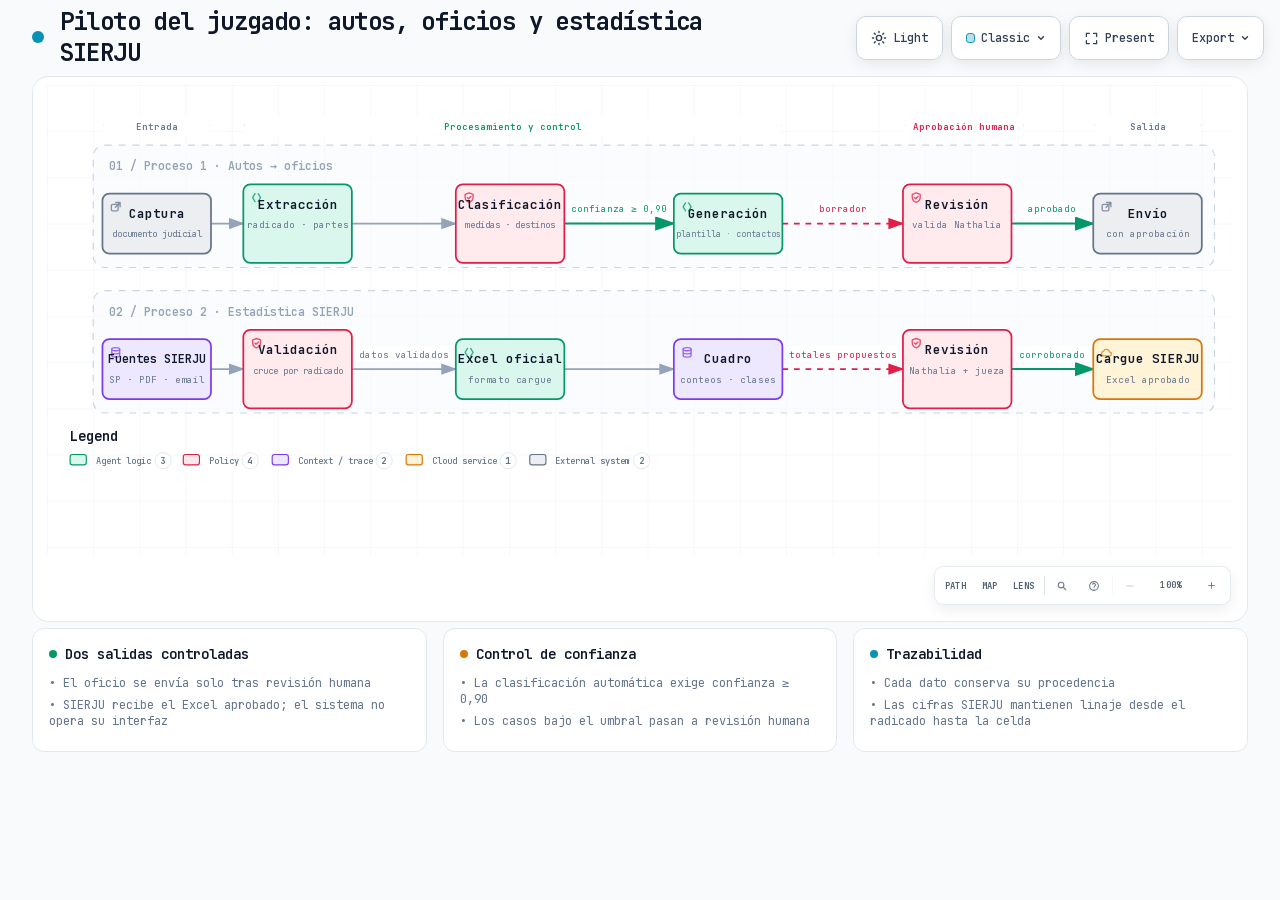
==== commit 7efc92f0: "Update index.html" ====
--- a/index.html
+++ b/index.html
@@ -4,7 +4,7 @@
   <meta charset="UTF-8">
   <meta name="viewport" content="width=device-width, initial-scale=1.0">
   <meta name="generator" content="archify 2.17.0-dev.1">
-  <title>Piloto del juzgado: autos, oficios y estadística CIERJO Diagram</title>
+  <title>Piloto del juzgado: autos, oficios y estadística SIERJU Diagram</title>
   <script>
     // Resolve the theme before first paint so light-preference users don't
     // see a dark flash. The toolbar script below re-applies with UI state.
@@ -142,7 +142,7 @@
            data-preset-badge-blueprint="BLUEPRINT / REV 01"
            data-preset-badge-editorial="EDITORIAL / FIELD NOTE">
         <div class="pulse-dot"></div>
-        <h1>Piloto del juzgado: autos, oficios y estadística CIERJO</h1>
+        <h1>Piloto del juzgado: autos, oficios y estadística SIERJU</h1>
       </div>
     </div>
 
@@ -192,7 +192,7 @@
     <div class="diagram-container" data-detail-level="read"
          data-preset-badge-editorial-plate="ARCHIFY / PLATE 04">
       <svg viewBox="0 0 1027 408" role="img" lang="en" aria-labelledby="archify-diagram-title archify-diagram-description" data-preset="classic" data-quality-profile="showcase">
-        <title id="archify-diagram-title">Piloto del juzgado: autos, oficios y estadística CIERJO</title>
+        <title id="archify-diagram-title">Piloto del juzgado: autos, oficios y estadística SIERJU</title>
         <desc id="archify-diagram-description">A workflow diagram generated by Archify.</desc>
         <!-- Definitions -->
         <defs>
@@ -221,7 +221,7 @@
         <text x="54" y="74" class="t-dim" font-size="10" font-weight="600">01 / Proceso 1 · Autos → oficios</text>
 
         <rect data-graph-role="structural-frame" data-composition-frame-kind="lane" data-composition-frame-id="lane-1" x="40" y="178" width="971" height="106" rx="10" class="c-lane" stroke-width="1"/>
-        <text x="54" y="200" class="t-dim" font-size="10" font-weight="600">02 / Proceso 2 · Estadística CIERJO</text>
+        <text x="54" y="200" class="t-dim" font-size="10" font-weight="600">02 / Proceso 2 · Estadística SIERJU</text>
 
         <!-- Phase headers -->
         <line x1="49" y1="35" x2="141" y2="35" class="a-default" stroke-width="1.1"/>
@@ -241,11 +241,11 @@
 
 
         <!-- Edge paths -->
-        <path data-edge-from="fuentes_cierjo" data-edge-to="validacion_cierjo" data-edge-key="0" data-edge-id="cierjo_1" data-composition-points="142,246;170,246" d="M 142 246 L 170 246" class="a-default" stroke-width="1.4" marker-end="url(#arrowhead)"/>
-        <path data-edge-from="validacion_cierjo" data-edge-to="excel_cierjo" data-edge-label="datos validados" data-edge-key="1" data-edge-id="cierjo_2" data-composition-points="264,246;354,246" d="M 264 246 L 354 246" class="a-default" stroke-width="1.4" marker-end="url(#arrowhead)"/>
-        <path data-edge-from="excel_cierjo" data-edge-to="cuadro_cierjo" data-edge-key="2" data-edge-id="cierjo_3" data-composition-points="448,246;542.8,246" d="M 448 246 L 542.8 246" class="a-default" stroke-width="1.4" marker-end="url(#arrowhead)"/>
-        <path data-edge-from="cuadro_cierjo" data-edge-to="revision_cierjo" data-edge-label="totales propuestos" data-edge-key="3" data-edge-id="cierjo_4" data-composition-points="636.8,246;741.1999999999999,246" d="M 636.8 246 L 741.1999999999999 246" class="a-security" stroke-width="1.4" marker-end="url(#arrowhead-security)"/>
-        <path data-edge-from="revision_cierjo" data-edge-to="cargue_cierjo" data-edge-label="corroborado" data-edge-key="4" data-edge-id="cierjo_5" data-composition-points="835.1999999999999,246;906,246" d="M 835.1999999999999 246 L 906 246" class="a-emphasis" stroke-width="1.8" marker-end="url(#arrowhead-emphasis)"/>
+        <path data-edge-from="fuentes_sierju" data-edge-to="validacion_sierju" data-edge-key="0" data-edge-id="sierju_1" data-composition-points="142,246;170,246" d="M 142 246 L 170 246" class="a-default" stroke-width="1.4" marker-end="url(#arrowhead)"/>
+        <path data-edge-from="validacion_sierju" data-edge-to="excel_sierju" data-edge-label="datos validados" data-edge-key="1" data-edge-id="sierju_2" data-composition-points="264,246;354,246" d="M 264 246 L 354 246" class="a-default" stroke-width="1.4" marker-end="url(#arrowhead)"/>
+        <path data-edge-from="excel_sierju" data-edge-to="cuadro_sierju" data-edge-key="2" data-edge-id="sierju_3" data-composition-points="448,246;542.8,246" d="M 448 246 L 542.8 246" class="a-default" stroke-width="1.4" marker-end="url(#arrowhead)"/>
+        <path data-edge-from="cuadro_sierju" data-edge-to="revision_sierju" data-edge-label="totales propuestos" data-edge-key="3" data-edge-id="sierju_4" data-composition-points="636.8,246;741.1999999999999,246" d="M 636.8 246 L 741.1999999999999 246" class="a-security" stroke-width="1.4" marker-end="url(#arrowhead-security)"/>
+        <path data-edge-from="revision_sierju" data-edge-to="cargue_sierju" data-edge-label="corroborado" data-edge-key="4" data-edge-id="sierju_5" data-composition-points="835.1999999999999,246;906,246" d="M 835.1999999999999 246 L 906 246" class="a-emphasis" stroke-width="1.8" marker-end="url(#arrowhead-emphasis)"/>
         <path data-edge-from="captura_auto" data-edge-to="extraccion_auto" data-edge-key="5" data-edge-id="oficio_1" data-composition-points="142,120;170,120" d="M 142 120 L 170 120" class="a-default" stroke-width="1.4" marker-end="url(#arrowhead)"/>
         <path data-edge-from="extraccion_auto" data-edge-to="clasificacion_auto" data-edge-key="6" data-edge-id="oficio_2" data-composition-points="264,120;354,120" d="M 264 120 L 354 120" class="a-default" stroke-width="1.4" marker-end="url(#arrowhead)"/>
         <path data-edge-from="clasificacion_auto" data-edge-to="generacion_oficio" data-edge-label="confianza ≥ 0,90" data-edge-key="7" data-edge-id="oficio_3" data-composition-points="448,120;542.8,120" d="M 448 120 L 542.8 120" class="a-emphasis" stroke-width="1.8" marker-end="url(#arrowhead-emphasis)"/>
@@ -326,20 +326,20 @@
           <text data-detail="context" x="953" y="132" class="t-muted" font-size="8" text-anchor="middle">con aprobación</text>
         </g>
 
-        <g id="node-fuentes_cierjo" data-node-id="fuentes_cierjo" data-node-label="Fuentes CIERJO" tabindex="0" role="button" aria-label="Focus Fuentes CIERJO, SP · PDF · email, Proceso 2 · Estadística CIERJO › Entrada" aria-pressed="false" data-node-kind="database" data-node-sublabel="SP · PDF · email" data-node-context="Proceso 2 · Estadística CIERJO › Entrada">
-          <title>Fuentes CIERJO · SP · PDF · email · Proceso 2 · Estadística CIERJO › Entrada</title>
+        <g id="node-fuentes_sierju" data-node-id="fuentes_sierju" data-node-label="Fuentes SIERJU" tabindex="0" role="button" aria-label="Focus Fuentes SIERJU, SP · PDF · email, Proceso 2 · Estadística SIERJU › Entrada" aria-pressed="false" data-node-kind="database" data-node-sublabel="SP · PDF · email" data-node-context="Proceso 2 · Estadística SIERJU › Entrada">
+          <title>Fuentes SIERJU · SP · PDF · email · Proceso 2 · Estadística SIERJU › Entrada</title>
           <rect x="48" y="220" width="94" height="52" rx="6" class="c-mask"/>
           <rect x="48" y="220" width="94" height="52" rx="6" class="c-database" stroke-width="1.5"/>
           <g aria-hidden="true" data-semantic-sigil="database" class="semantic-sigil s-database" transform="translate(54 226) scale(0.6875)">
             <ellipse cx="8" cy="4" rx="5" ry="2"/>
             <path d="M3 4v8c0 1.1 2.2 2 5 2s5-.9 5-2V4M3 8c0 1.1 2.2 2 5 2s5-.9 5-2"/>
           </g>
-          <text data-node-label="" data-detail-anchor="" x="95" y="241" class="t-primary" font-size="10.2" font-weight="600" text-anchor="middle">Fuentes CIERJO</text>
+          <text data-node-label="" data-detail-anchor="" x="95" y="241" class="t-primary" font-size="10.2" font-weight="600" text-anchor="middle">Fuentes SIERJU</text>
           <text data-detail="context" x="95" y="258" class="t-muted" font-size="8" text-anchor="middle">SP · PDF · email</text>
         </g>
 
-        <g id="node-validacion_cierjo" data-node-id="validacion_cierjo" data-node-label="Validación" tabindex="0" role="button" aria-label="Focus Validación, cruce por radicado, Proceso 2 · Estadística CIERJO › Procesamiento y control" aria-pressed="false" data-node-kind="security" data-node-sublabel="cruce por radicado" data-node-tag="linaje por celda" data-node-context="Proceso 2 · Estadística CIERJO › Procesamiento y control">
-          <title>Validación · cruce por radicado · Proceso 2 · Estadística CIERJO › Procesamiento y control · linaje por celda</title>
+        <g id="node-validacion_sierju" data-node-id="validacion_sierju" data-node-label="Validación" tabindex="0" role="button" aria-label="Focus Validación, cruce por radicado, Proceso 2 · Estadística SIERJU › Procesamiento y control" aria-pressed="false" data-node-kind="security" data-node-sublabel="cruce por radicado" data-node-tag="linaje por celda" data-node-context="Proceso 2 · Estadística SIERJU › Procesamiento y control">
+          <title>Validación · cruce por radicado · Proceso 2 · Estadística SIERJU › Procesamiento y control · linaje por celda</title>
           <rect x="170" y="212" width="94" height="68" rx="6" class="c-mask"/>
           <rect x="170" y="212" width="94" height="68" rx="6" class="c-security" stroke-width="1.5"/>
           <g aria-hidden="true" data-semantic-sigil="security" class="semantic-sigil s-security" transform="translate(176 218) scale(0.6875)">
@@ -351,8 +351,8 @@
         <text data-detail="fine" x="217" y="268" class="t-security" font-size="7" text-anchor="middle">linaje por celda</text>
         </g>
 
-        <g id="node-excel_cierjo" data-node-id="excel_cierjo" data-node-label="Excel oficial" tabindex="0" role="button" aria-label="Focus Excel oficial, formato cargue, Proceso 2 · Estadística CIERJO › Procesamiento y control" aria-pressed="false" data-node-kind="backend" data-node-sublabel="formato cargue" data-node-context="Proceso 2 · Estadística CIERJO › Procesamiento y control">
-          <title>Excel oficial · formato cargue · Proceso 2 · Estadística CIERJO › Procesamiento y control</title>
+        <g id="node-excel_sierju" data-node-id="excel_sierju" data-node-label="Excel oficial" tabindex="0" role="button" aria-label="Focus Excel oficial, formato cargue, Proceso 2 · Estadística SIERJU › Procesamiento y control" aria-pressed="false" data-node-kind="backend" data-node-sublabel="formato cargue" data-node-context="Proceso 2 · Estadística SIERJU › Procesamiento y control">
+          <title>Excel oficial · formato cargue · Proceso 2 · Estadística SIERJU › Procesamiento y control</title>
           <rect x="354" y="220" width="94" height="52" rx="6" class="c-mask"/>
           <rect x="354" y="220" width="94" height="52" rx="6" class="c-backend" stroke-width="1.5"/>
           <g aria-hidden="true" data-semantic-sigil="backend" class="semantic-sigil s-backend" transform="translate(360 226) scale(0.6875)">
@@ -362,8 +362,8 @@
           <text data-detail="context" x="401" y="258" class="t-muted" font-size="8" text-anchor="middle">formato cargue</text>
         </g>
 
-        <g id="node-cuadro_cierjo" data-node-id="cuadro_cierjo" data-node-label="Cuadro" tabindex="0" role="button" aria-label="Focus Cuadro, conteos · clases, Proceso 2 · Estadística CIERJO › Procesamiento y control" aria-pressed="false" data-node-kind="database" data-node-sublabel="conteos · clases" data-node-context="Proceso 2 · Estadística CIERJO › Procesamiento y control">
-          <title>Cuadro · conteos · clases · Proceso 2 · Estadística CIERJO › Procesamiento y control</title>
+        <g id="node-cuadro_sierju" data-node-id="cuadro_sierju" data-node-label="Cuadro" tabindex="0" role="button" aria-label="Focus Cuadro, conteos · clases, Proceso 2 · Estadística SIERJU › Procesamiento y control" aria-pressed="false" data-node-kind="database" data-node-sublabel="conteos · clases" data-node-context="Proceso 2 · Estadística SIERJU › Procesamiento y control">
+          <title>Cuadro · conteos · clases · Proceso 2 · Estadística SIERJU › Procesamiento y control</title>
           <rect x="542.8" y="220" width="94" height="52" rx="6" class="c-mask"/>
           <rect x="542.8" y="220" width="94" height="52" rx="6" class="c-database" stroke-width="1.5"/>
           <g aria-hidden="true" data-semantic-sigil="database" class="semantic-sigil s-database" transform="translate(548.8 226) scale(0.6875)">
@@ -374,8 +374,8 @@
           <text data-detail="context" x="589.8" y="258" class="t-muted" font-size="8" text-anchor="middle">conteos · clases</text>
         </g>
 
-        <g id="node-revision_cierjo" data-node-id="revision_cierjo" data-node-label="Revisión" tabindex="0" role="button" aria-label="Focus Revisión, Nathalia + jueza, Proceso 2 · Estadística CIERJO › Aprobación humana" aria-pressed="false" data-node-kind="security" data-node-sublabel="Nathalia + jueza" data-node-tag="criterio final" data-node-context="Proceso 2 · Estadística CIERJO › Aprobación humana">
-          <title>Revisión · Nathalia + jueza · Proceso 2 · Estadística CIERJO › Aprobación humana · criterio final</title>
+        <g id="node-revision_sierju" data-node-id="revision_sierju" data-node-label="Revisión" tabindex="0" role="button" aria-label="Focus Revisión, Nathalia + jueza, Proceso 2 · Estadística SIERJU › Aprobación humana" aria-pressed="false" data-node-kind="security" data-node-sublabel="Nathalia + jueza" data-node-tag="criterio final" data-node-context="Proceso 2 · Estadística SIERJU › Aprobación humana">
+          <title>Revisión · Nathalia + jueza · Proceso 2 · Estadística SIERJU › Aprobación humana · criterio final</title>
           <rect x="741.1999999999999" y="212" width="94" height="68" rx="6" class="c-mask"/>
           <rect x="741.1999999999999" y="212" width="94" height="68" rx="6" class="c-security" stroke-width="1.5"/>
           <g aria-hidden="true" data-semantic-sigil="security" class="semantic-sigil s-security" transform="translate(747.1999999999999 218) scale(0.6875)">
@@ -387,29 +387,29 @@
         <text data-detail="fine" x="788.1999999999999" y="268" class="t-security" font-size="7" text-anchor="middle">criterio final</text>
         </g>
 
-        <g id="node-cargue_cierjo" data-node-id="cargue_cierjo" data-node-label="Cargue CIERJO" tabindex="0" role="button" aria-label="Focus Cargue CIERJO, Excel aprobado, Proceso 2 · Estadística CIERJO › Salida" aria-pressed="false" data-node-kind="cloud" data-node-sublabel="Excel aprobado" data-node-context="Proceso 2 · Estadística CIERJO › Salida">
-          <title>Cargue CIERJO · Excel aprobado · Proceso 2 · Estadística CIERJO › Salida</title>
+        <g id="node-cargue_sierju" data-node-id="cargue_sierju" data-node-label="Cargue SIERJU" tabindex="0" role="button" aria-label="Focus Cargue SIERJU, Excel aprobado, Proceso 2 · Estadística SIERJU › Salida" aria-pressed="false" data-node-kind="cloud" data-node-sublabel="Excel aprobado" data-node-context="Proceso 2 · Estadística SIERJU › Salida">
+          <title>Cargue SIERJU · Excel aprobado · Proceso 2 · Estadística SIERJU › Salida</title>
           <rect x="906" y="220" width="94" height="52" rx="6" class="c-mask"/>
           <rect x="906" y="220" width="94" height="52" rx="6" class="c-cloud" stroke-width="1.5"/>
           <g aria-hidden="true" data-semantic-sigil="cloud" class="semantic-sigil s-cloud" transform="translate(912 226) scale(0.6875)">
             <path d="M4.3 12.5h7.3a2.4 2.4 0 0 0 .2-4.8 4 4 0 0 0-7.5-1.3A3.1 3.1 0 0 0 4.3 12.5Z"/>
           </g>
-          <text data-node-label="" data-detail-anchor="" x="953" y="241" class="t-primary" font-size="11" font-weight="600" text-anchor="middle">Cargue CIERJO</text>
+          <text data-node-label="" data-detail-anchor="" x="953" y="241" class="t-primary" font-size="11" font-weight="600" text-anchor="middle">Cargue SIERJU</text>
           <text data-detail="context" x="953" y="258" class="t-muted" font-size="8" text-anchor="middle">Excel aprobado</text>
         </g>
 
         <!-- Edge labels -->
 
-        <g data-detail="context" data-edge-from="validacion_cierjo" data-edge-to="excel_cierjo" data-edge-label="datos validados" data-edge-key="1" data-edge-id="cierjo_2">
+        <g data-detail="context" data-edge-from="validacion_sierju" data-edge-to="excel_sierju" data-edge-label="datos validados" data-edge-key="1" data-edge-id="sierju_2">
           <rect x="268" y="226" width="82" height="14" rx="3" class="c-mask"/>
           <text x="309" y="236" class="t-muted" font-size="8" text-anchor="middle">datos validados</text>
         </g>
 
-        <g data-detail="context" data-edge-from="cuadro_cierjo" data-edge-to="revision_cierjo" data-edge-label="totales propuestos" data-edge-key="3" data-edge-id="cierjo_4">
+        <g data-detail="context" data-edge-from="cuadro_sierju" data-edge-to="revision_sierju" data-edge-label="totales propuestos" data-edge-key="3" data-edge-id="sierju_4">
           <rect x="640.8" y="226" width="96.39999999999999" height="14" rx="3" class="c-mask"/>
           <text x="689" y="236" class="t-security" font-size="8" text-anchor="middle">totales propuestos</text>
         </g>
-        <g data-detail="context" data-edge-from="revision_cierjo" data-edge-to="cargue_cierjo" data-edge-label="corroborado" data-edge-key="4" data-edge-id="cierjo_5">
+        <g data-detail="context" data-edge-from="revision_sierju" data-edge-to="cargue_sierju" data-edge-label="corroborado" data-edge-key="4" data-edge-id="sierju_5">
           <rect x="839.1999999999999" y="226" width="62.8" height="14" rx="3" class="c-mask"/>
           <text x="870.5999999999999" y="236" class="t-backend" font-size="8" text-anchor="middle">corroborado</text>
         </g>
@@ -645,7 +645,7 @@
         </div>
         <ul>
           <li>&bull; El oficio se envía solo tras revisión humana</li>
-          <li>&bull; CIERJO recibe el Excel aprobado; el sistema no opera su interfaz</li>
+          <li>&bull; SIERJU recibe el Excel aprobado; el sistema no opera su interfaz</li>
         </ul>
       </div>
 
@@ -667,7 +667,7 @@
         </div>
         <ul>
           <li>&bull; Cada dato conserva su procedencia</li>
-          <li>&bull; Las cifras CIERJO mantienen linaje desde el radicado hasta la celda</li>
+          <li>&bull; Las cifras SIERJU mantienen linaje desde el radicado hasta la celda</li>
         </ul>
       </div>
     </div>
@@ -691,4 +691,4 @@
       })();
     </script>
 </body>
-</html>
+                                                                                                                               </html>
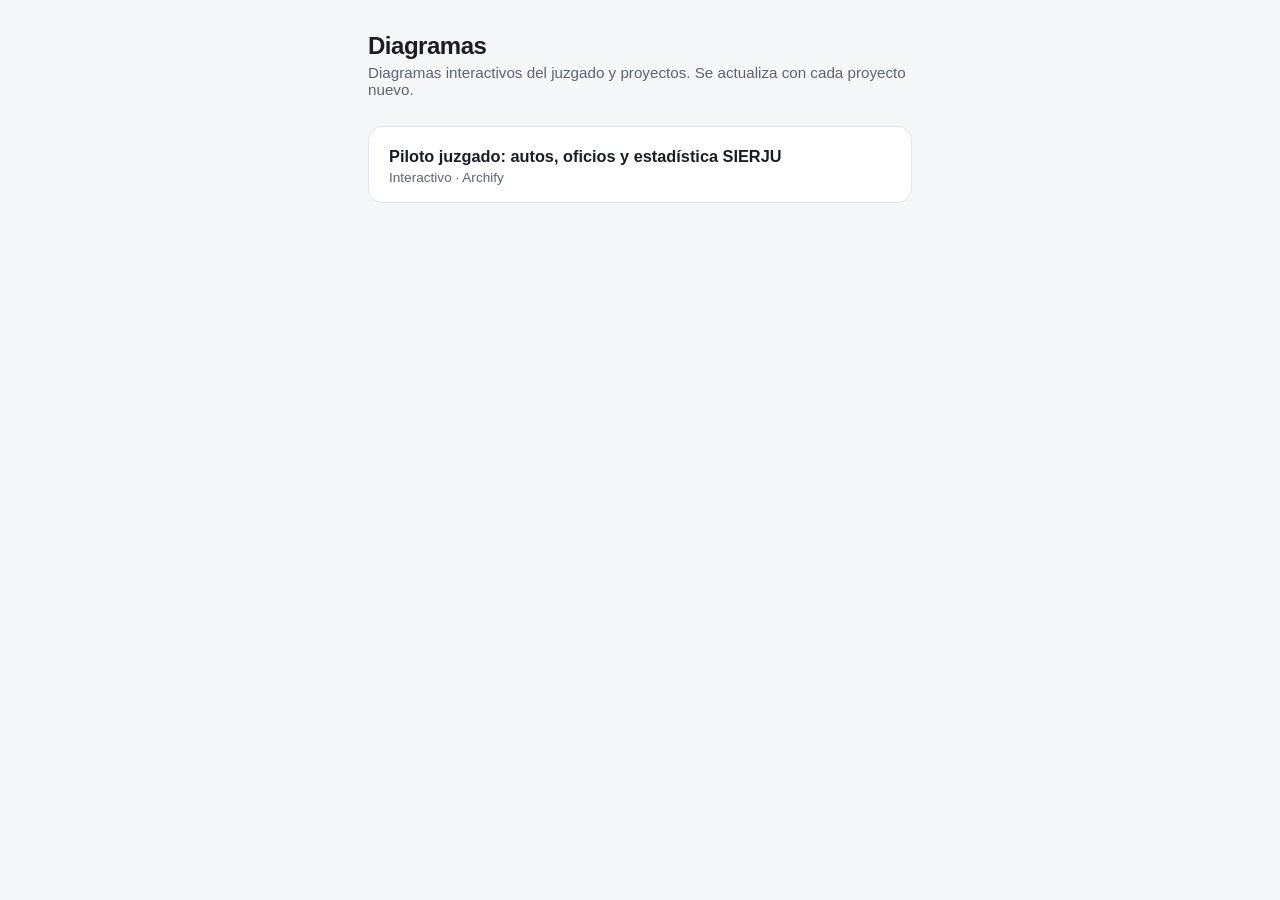
==== commit f96a699a: "Create index.html" ====
--- a/index.html
+++ b/index.html
@@ -1,694 +1,49 @@
 <!DOCTYPE html>
-<html lang="en" data-theme="dark" data-preset="classic">
+<html lang="es">
 <head>
   <meta charset="UTF-8">
   <meta name="viewport" content="width=device-width, initial-scale=1.0">
-  <meta name="generator" content="archify 2.17.0-dev.1">
-  <title>Piloto del juzgado: autos, oficios y estadística SIERJU Diagram</title>
-  <script>
-    // Resolve the theme before first paint so light-preference users don't
-    // see a dark flash. The toolbar script below re-applies with UI state.
-    (function () {
-      try {
-        var theme = null;
-        try {
-          var param = new URLSearchParams(window.location.search).get('theme');
-          if (param === 'light' || param === 'dark') theme = param;
-          if (new URLSearchParams(window.location.search).get('embed') === '1') {
-            document.documentElement.setAttribute('data-embed', 'true');
-          }
-          if (new URLSearchParams(window.location.search).get('present') === '1') {
-            document.documentElement.setAttribute('data-present', 'true');
-          }
-        } catch (_) {}
-        if (!theme) {
-          try { theme = localStorage.getItem('archify-theme'); } catch (_) {}
-        }
-        if (theme !== 'light' && theme !== 'dark') {
-          theme = window.matchMedia('(prefers-color-scheme: light)').matches ? 'light' : 'dark';
-        }
-        document.documentElement.setAttribute('data-theme', theme);
-      } catch (_) {}
-    })();
-  </script>
-  <link rel="stylesheet" href="archify-fonts.css">
-  <link rel="stylesheet" href="archify.css">
-  <link rel="stylesheet" href="archify-2.css">
+  <title>Diagramas</title>
+  <style>
+    :root { color-scheme: light dark; }
+    * { box-sizing: border-box; margin: 0; padding: 0; }
+    body {
+      font-family: -apple-system, BlinkMacSystemFont, "Segoe UI", Roboto, Helvetica, Arial, sans-serif;
+      background: #f6f7f9; color: #1a1d23;
+      min-height: 100vh; padding: 2rem 1.25rem;
+    }
+    main { max-width: 34rem; margin: 0 auto; }
+    h1 { font-size: 1.5rem; font-weight: 700; letter-spacing: -0.02em; margin-bottom: 0.25rem; }
+    p.sub { color: #5c6470; font-size: 0.95rem; margin-bottom: 1.75rem; }
+    ul { list-style: none; display: grid; gap: 0.75rem; }
+    a.card {
+      display: block; text-decoration: none; color: inherit;
+      background: #ffffff; border: 1px solid #e2e6ec; border-radius: 0.9rem;
+      padding: 1.1rem 1.25rem;
+    }
+    a.card:active { transform: scale(0.99); }
+    a.card .name { font-weight: 600; font-size: 1.02rem; line-height: 1.35; margin-bottom: 0.2rem; }
+    a.card .meta { font-size: 0.85rem; color: #5c6470; }
+    @media (prefers-color-scheme: dark) {
+      body { background: #0d1117; color: #e6e9ef; }
+      p.sub { color: #8b93a1; }
+      a.card { background: #161b22; border-color: #2a313c; }
+      a.card .meta { color: #8b93a1; }
+    }
+  </style>
 </head>
 <body>
-  <!-- Toolbar: theme, live visual style, trace motion, presentation stage, and export.
-       Motion appears only for trace-enabled artifacts and has no shortcut;
-       Keyboard: T toggles theme, S cycles style, F toggles the stage, E opens export. -->
-  <div class="toolbar" role="toolbar" aria-label="Diagram actions">
-    <button id="btn-theme" type="button"
-            title="Toggle theme (T)"
-            aria-label="Toggle color theme"
-            aria-pressed="false">
-      <span id="theme-icon" class="toolbar-icon" aria-hidden="true"></span>
-      <span id="theme-label">Dark</span>
-    </button>
-    <div class="preset-wrap">
-      <button id="btn-preset" type="button"
-              title="Choose visual style (S cycles)"
-              aria-label="Choose visual style"
-              aria-haspopup="menu"
-              aria-expanded="false"
-              aria-controls="preset-menu"
-              aria-keyshortcuts="S">
-        <span class="preset-control-mark" aria-hidden="true"></span>
-        <span id="preset-label">Style</span>
-        <span class="toolbar-icon toolbar-chevron" aria-hidden="true"></span>
-      </button>
-      <div class="preset-menu" id="preset-menu" role="menu" aria-label="Visual style">
-        <div class="preset-menu-heading" role="presentation"><span>Visual identity</span><span>S cycles</span></div>
-        <button class="preset-option" data-preset-value="classic" type="button" role="menuitemradio" aria-checked="false" tabindex="-1">
-          <span class="preset-option-swatch classic" aria-hidden="true"></span>
-          <span class="preset-option-copy"><strong>Classic</strong><small>Stable technical default</small></span>
-          <span class="preset-option-check" aria-hidden="true"></span>
-        </button>
-        <button class="preset-option" data-preset-value="signal-flow" type="button" role="menuitemradio" aria-checked="false" tabindex="-1">
-          <span class="preset-option-swatch signal-flow" aria-hidden="true"></span>
-          <span class="preset-option-copy"><strong>Signal Flow</strong><small>Motion-forward presentation</small></span>
-          <span class="preset-option-check" aria-hidden="true"></span>
-        </button>
-        <button class="preset-option" data-preset-value="blueprint" type="button" role="menuitemradio" aria-checked="false" tabindex="-1">
-          <span class="preset-option-swatch blueprint" aria-hidden="true"></span>
-          <span class="preset-option-copy"><strong>Blueprint</strong><small>Engineering review</small></span>
-          <span class="preset-option-check" aria-hidden="true"></span>
-        </button>
-        <button class="preset-option" data-preset-value="editorial" type="button" role="menuitemradio" aria-checked="false" tabindex="-1">
-          <span class="preset-option-swatch editorial" aria-hidden="true"></span>
-          <span class="preset-option-copy"><strong>Editorial</strong><small>Publication and launch notes</small></span>
-          <span class="preset-option-check" aria-hidden="true"></span>
-        </button>
-      </div>
-    </div>
-    <button id="btn-motion" type="button" hidden
-            title="Pause motion"
-            aria-label="Pause motion"
-            aria-pressed="true">
-      <span class="motion-control-dot" aria-hidden="true"></span>
-      <span id="motion-label">Live</span>
-    </button>
-    <button id="btn-present" type="button"
-            title="Presentation stage (F)"
-            aria-label="Enter presentation stage"
-            aria-pressed="false">
-      <span id="present-icon" class="toolbar-icon" aria-hidden="true"></span>
-      <span id="present-label">Present</span>
-    </button>
-    <div class="export-wrap">
-      <button id="btn-export" type="button"
-              title="Export diagram (E)"
-              aria-label="Export diagram"
-              aria-haspopup="menu"
-              aria-expanded="false"
-              aria-controls="export-menu">
-        Export <span class="toolbar-icon toolbar-chevron" aria-hidden="true"></span>
-      </button>
-      <div class="export-menu" id="export-menu" role="menu" aria-label="Export">
-        <div class="export-menu-header" role="presentation">
-          <div><strong>Export diagram</strong><span>Portable, clean outputs</span></div>
-          <kbd>E</kbd>
-        </div>
-        <div class="export-menu-section" role="group" aria-label="Share">
-          <span class="export-menu-heading" aria-hidden="true">Share</span>
-          <button data-format="share-card" type="button" role="menuitem" tabindex="-1"><span class="export-item-copy"><strong>Share Card</strong><small class="hint">1200&times;630 PNG</small></span></button>
-          <button data-action="route-share-card" type="button" role="menuitem" tabindex="-1" hidden disabled><span class="export-item-copy"><strong>Route Share Card</strong><small class="hint">1200&times;630 PNG</small></span></button>
-          <button data-action="reach-share-card" type="button" role="menuitem" tabindex="-1" hidden disabled><span class="export-item-copy"><strong>Reach Share Card</strong><small class="hint">1200&times;630 PNG</small></span></button>
-          <button data-action="copy-share-card" type="button" role="menuitem" tabindex="-1"><span class="export-item-copy"><strong>Copy Share Card</strong><small class="hint">PNG to clipboard</small></span></button>
-          <button data-action="copy" type="button" role="menuitem" tabindex="-1"><span class="export-item-copy"><strong>Copy diagram</strong><small class="hint">PNG to clipboard</small></span></button>
-        </div>
-        <div class="export-menu-section" role="group" aria-label="Raster images">
-          <span class="export-menu-heading" aria-hidden="true">Image</span>
-          <button data-format="png" type="button" role="menuitem" tabindex="-1"><span class="export-item-copy"><strong>PNG</strong><small class="hint">Lossless image</small></span></button>
-          <button data-format="jpeg" type="button" role="menuitem" tabindex="-1"><span class="export-item-copy"><strong>JPEG</strong><small class="hint">Compact image</small></span></button>
-          <button data-format="webp" type="button" role="menuitem" tabindex="-1"><span class="export-item-copy"><strong>WebP</strong><small class="hint">Modern image</small></span></button>
-        </div>
-        <div class="export-menu-section" role="group" aria-label="Vector and motion">
-          <span class="export-menu-heading" aria-hidden="true">Vector &amp; motion</span>
-          <button data-format="svg" type="button" role="menuitem" tabindex="-1"><span class="export-item-copy"><strong>SVG</strong><small class="hint">Editable vector</small></span></button>
-          <button data-format="webm" type="button" role="menuitem" tabindex="-1"><span class="export-item-copy"><strong>WebM</strong><small class="hint">6s motion</small></span></button>
-        </div>
-      </div>
-    </div>
-  </div>
-
-  <div class="container">
-    <!-- Header -->
-    <div class="header">
-      <div class="header-row"
-           data-preset-badge-signal-flow="SIGNAL FLOW"
-           data-preset-badge-blueprint="BLUEPRINT / REV 01"
-           data-preset-badge-editorial="EDITORIAL / FIELD NOTE">
-        <div class="pulse-dot"></div>
-        <h1>Piloto del juzgado: autos, oficios y estadística SIERJU</h1>
-      </div>
-    </div>
-
-    <script id="archify-guided-views-data" type="application/json">[]</script>
-
-    <script id="archify-i18n-data" type="application/json">{"locale":"en","messages":{"viewer.kind.frontend":"Frontend","viewer.kind.backend":"Backend","viewer.kind.database":"Database","viewer.kind.cloud":"Cloud","viewer.kind.security":"Security","viewer.kind.messagebus":"Message bus","viewer.kind.external":"External","viewer.kind.neutral":"Neutral","viewer.kind.node":"Node","viewer.kind.start":"Start","viewer.kind.active":"Active","viewer.kind.waiting":"Waiting","viewer.kind.decision":"Decision","viewer.kind.success":"Success","viewer.kind.failure":"Failure","viewer.toolbar.actions":"Diagram actions","viewer.theme.toggle.title":"Toggle theme (T)","viewer.theme.toggle":"Toggle color theme","viewer.theme.dark":"Dark","viewer.theme.light":"Light","viewer.preset.choose.title":"Choose visual style (S cycles)","viewer.preset.choose":"Choose visual style","viewer.preset.style":"Style","viewer.preset.menu":"Visual style","viewer.preset.identity":"Visual identity","viewer.preset.cycles":"S cycles","viewer.preset.classic":"Classic","viewer.preset.classic.short":"Classic","viewer.preset.classic.hint":"Stable technical default","viewer.preset.flow":"Signal Flow","viewer.preset.flow.short":"Flow","viewer.preset.flow.hint":"Motion-forward presentation","viewer.preset.blueprint":"Blueprint","viewer.preset.blueprint.hint":"Engineering review","viewer.preset.editorial":"Editorial","viewer.preset.editorial.hint":"Publication and launch notes","viewer.preset.badge.signalFlow":"SIGNAL FLOW","viewer.preset.badge.blueprint":"BLUEPRINT / REV 01","viewer.preset.badge.editorial":"EDITORIAL / FIELD NOTE","viewer.preset.badge.editorialPlate":"ARCHIFY / PLATE 04","viewer.preset.current":"Visual style: {style}. Choose visual style","viewer.motion.live":"Live","viewer.motion.still":"Still","viewer.motion.pause":"Pause motion","viewer.motion.resume":"Resume motion","viewer.motion.reduced":"Motion paused by reduced-motion preference","viewer.motion.hidden":"Motion paused while this page is hidden","viewer.motion.yielding":"Pause motion; currently yielding to {owner}","viewer.motion.yielding.title":"Live preview enabled · yielding to {owner}","viewer.owner.story":"the guided story","viewer.owner.chapter":"the active chapter","viewer.owner.chapterPreview":"the chapter delta preview","viewer.owner.handoff":"the chapter handoff","viewer.owner.route":"Route Probe","viewer.owner.lens":"Semantic Lens","viewer.owner.relationship":"Relationship Preview","viewer.owner.intent":"Intent Trace","viewer.owner.focus":"semantic focus","viewer.owner.legend":"legend preview","viewer.owner.reader":"reader interaction","viewer.present.enter":"Enter presentation stage","viewer.present.enter.title":"Presentation stage (F)","viewer.present.exit":"Exit presentation stage","viewer.present.exit.title":"Exit presentation stage (F or Escape)","viewer.present.present":"Present","viewer.present.exit.label":"Exit","viewer.export.button":"Export","viewer.export.button.title":"Export diagram (E)","viewer.export.diagram":"Export diagram","viewer.export.menu":"Export","viewer.export.subtitle":"Portable, clean outputs","viewer.export.share":"Share","viewer.export.shareCard":"Share Card","viewer.export.routeShareCard":"Route Share Card","viewer.export.reachShareCard":"Reach Share Card","viewer.export.copyShareCard":"Copy Share Card","viewer.export.copyDiagram":"Copy diagram","viewer.export.clipboardPng":"PNG to clipboard","viewer.export.raster":"Raster images","viewer.export.image":"Image","viewer.export.lossless":"Lossless image","viewer.export.compact":"Compact image","viewer.export.modern":"Modern image","viewer.export.vectorMotion":"Vector and motion","viewer.export.vectorMotion.heading":"Vector \u0026 motion","viewer.export.editable":"Editable vector","viewer.export.motion6s":"6s motion","viewer.export.unsupported":"Not supported by this browser","viewer.export.clipboardUnsupported":"Clipboard image write not supported by this browser","viewer.export.clipboardUnsupported.period":"Clipboard image write not supported by this browser.","viewer.export.clipboardUnsupported.short":"Clipboard image write not supported in this browser.","viewer.export.motionUnavailable":"Motion capture unavailable in this browser","viewer.export.webmUnavailable":"WebM unavailable in this browser","viewer.export.failed":"Export failed: {message}","viewer.export.unknownVariant":"Unknown Share Card variant: {variant}","viewer.export.routeRequired":"Trace a route before exporting a Route Share Card","viewer.export.reachRequired":"Trace authored reach before exporting a Reach Share Card","viewer.export.unknown":"unknown","viewer.export.routeFailed":"Route Share Card export failed: {message}","viewer.export.reachFailed":"Reach Share Card export failed: {message}","viewer.export.copyFailed":"Copy failed: {message}","viewer.export.copiedPng":"Copied PNG to clipboard","viewer.export.copiedShare":"Copied Share Card","viewer.export.downloadedShare":"Downloaded Share Card","viewer.export.downloadedRoute":"Downloaded Route Share Card","viewer.export.downloadedReach":"Downloaded Reach Share Card","viewer.export.downloadedWebm":"Downloaded WebM","viewer.export.recording":"Recording 6 seconds of motion…","viewer.export.card.routeSummary.one":"Route: {source} → {target} · {count} directed hop","viewer.export.card.routeSummary.other":"Route: {source} → {target} · {count} directed hops","viewer.export.card.reachSummary":"Authored {direction} from {origin} · {nodes} · {links} · max {hops}","viewer.export.card.node.one":"{count} node","viewer.export.card.node.other":"{count} nodes","viewer.export.card.link.one":"{count} link","viewer.export.card.link.other":"{count} links","viewer.export.card.hop.one":"{count} hop","viewer.export.card.hop.other":"{count} hops","viewer.export.card.routeBadge":"ARCHIFY · ROUTE · {hops}","viewer.export.card.reachBadge":"ARCHIFY · {direction} REACH","viewer.export.card.defaultBadge":"ARCHIFY · {preset} · {theme}","viewer.export.direction.upstream":"Upstream","viewer.export.direction.downstream":"Downstream","viewer.export.error.canvasUnavailable":"Canvas unavailable for {label}","viewer.export.error.contextUnavailable":"2D canvas context unavailable for {label}","viewer.export.error.toBlobUnavailable":"canvas.toBlob unavailable for {label}","viewer.export.error.toBlobNull":"canvas.toBlob returned no data for {label}","viewer.export.error.variantsCombined":"Share Card variants cannot be combined","viewer.export.error.viewerState":"Share Card export could not remove temporary viewer state","viewer.export.error.routeState":"Route Card export could not preserve the resolved route safely","viewer.export.error.reachState":"Reach Card export could not preserve authored reach safely","viewer.export.error.webmRequirements":"WebM motion export requires a trace animation and browser MediaRecorder support","viewer.export.error.mediaRecorder":"MediaRecorder failed","viewer.export.error.emptyWebm":"MediaRecorder produced an empty WebM","viewer.export.error.webmBackground":"SVG background could not be loaded for WebM export","viewer.guided.region":"Guided diagram views","viewer.guided.previous":"Previous guided view","viewer.guided.previous.title":"Previous guided view ([)","viewer.guided.next":"Next guided view","viewer.guided.next.title":"Next guided view (])","viewer.guided.views":"Guided views","viewer.guided.explore":"Explore this system","viewer.guided.intro":"Step through curated paths without changing the source diagram.","viewer.guided.trail":"Story trail","viewer.guided.beat":"Beat","viewer.guided.nextBeat":"Next","viewer.guided.play":"Play guided story","viewer.guided.play.title":"Play guided story (P)","viewer.guided.pause":"Pause guided story","viewer.guided.pause.title":"Pause guided story (P)","viewer.guided.replay":"Replay guided story","viewer.guided.replay.title":"Replay guided story (P)","viewer.guided.playStory":"Play story","viewer.guided.pauseStory":"Pause","viewer.guided.replayStory":"Replay story","viewer.guided.motionUnavailable":"Story playback unavailable while motion is Still","viewer.guided.enableMotion":"Switch motion to Live to play the guided story","viewer.guided.selectBeatLink":"Select a Story Beat to copy its exact link","viewer.guided.copyMoment":"Copy moment","viewer.guided.momentCopied":"Moment link copied","viewer.guided.momentCopyFailed":"Could not copy story moment link","viewer.guided.copied":"Copied","viewer.guided.copyFailed":"Copy failed","viewer.guided.showAll":"Show all","viewer.guided.showAll.aria":"Show entire diagram","viewer.guided.chapters":"Story chapters","viewer.guided.storyTrail":"Story trail for {label}: {count} beats","viewer.guided.chapter.open":"Open chapter {index} of {total}: {label}, {count} stops","viewer.guided.chapter.current":"Current chapter {index} of {total}: {label}, {count} stops","viewer.guided.chapter.selectedNodes":"{count} selected nodes","viewer.guided.chapter.stops":"{count} stops","viewer.guided.chapter.stop.one":"{count} stop","viewer.guided.chapter.stop.other":"{count} stops","viewer.guided.chapter.current.title":"{label} — current chapter, {count} stops","viewer.guided.chapter.delta.expanded":"{stay} stay, {enter} enter, {leave} leave","viewer.guided.chapter.delta.aria":"Open chapter {index} of {total}: {label}. Chapter focus delta: {delta}","viewer.guided.chapter.delta.title":"{label} — {delta} chapter focus","viewer.guided.handoff":"{from} → {to} · via {label}","viewer.guided.share.chapter":"Chapter {index} / {total}","viewer.guided.share.initial":"Chapter 01 / 01","viewer.guided.share.default":"Guided chapter","viewer.guided.state.ready":"Ready","viewer.guided.state.playing":"Playing","viewer.guided.state.settled":"Settled","viewer.guided.state.paused":"Paused","viewer.guided.state.pinned":"Pinned","viewer.guided.state.still":"Still","viewer.guided.share.step":"Step {index} / {total} · {label}","viewer.guided.share.staticMoment":"{step} · Static moment","viewer.guided.share.complete":"{count} steps complete · {note}","viewer.guided.share.settled":"Path settled for reading.","viewer.guided.share.staticPath":"{count} steps · Static path","viewer.guided.share.ready":"{count} steps · Ready","viewer.guided.share.aria":"{state} chapter {index} of {total}: {label}. {beat}. {route}","viewer.guided.beat.start":"Beat {index} / {total} · {label} · starting point","viewer.guided.beat.forward":"Beat {index} / {total} · {from} → {to}","viewer.guided.beat.reverse":"Beat {index} / {total} · {from} → {to} · reverse authored link","viewer.guided.beat.multiple":"Beat {index} / {total} · {from} ⇄ {to} · {count} authored links","viewer.guided.beat.group":"Beat {index} / {total} · {from} · {to} · grouped · no direct link","viewer.guided.beat.aria.prefix":"Story beat {index} of {total}: {label}. ","viewer.guided.beat.aria.start":"Starting point.","viewer.guided.beat.aria.forward":"From {from} through one authored forward relationship.","viewer.guided.beat.aria.reverse":"From {from}; the authored relationship points from {to} to {from}.","viewer.guided.beat.aria.multiple":"From {from} through {count} authored relationships; shown without arbitrary motion.","viewer.guided.beat.aria.group":"Grouped from {from} with no direct authored relationship.","viewer.guided.caption.start":"Starting point","viewer.guided.caption.grouped":"Grouped transition · no direct authored link","viewer.guided.caption.more":" +{count} more","viewer.guided.caption.reverse":"Reverse authored relationship","viewer.guided.caption.relationships":"{count} authored relationships","viewer.guided.caption.relationship":"Authored relationship","viewer.guided.caption.direction":"authored direction: {from} → {to}","viewer.guided.caption.starting":"Authored starting point","viewer.guided.beatLink":"Copy link to current story moment: Beat {index} of {total}: {label}","viewer.guided.noStory":"This diagram has no authored guided story.","viewer.guide.eyebrow":"Diagram guide","viewer.guide.close":"Close diagram guide","viewer.guide.inspecting":"Inspecting compiled semantics","viewer.guide.actions":"Diagram exploration actions","viewer.guide.find":"Find any node","viewer.guide.find.hint":"Search labels, responsibilities, kinds, and stable IDs.","viewer.guide.route":"Trace a route","viewer.guide.route.aria":"Trace a directed route","viewer.guide.route.hint":"Ask how two semantic nodes connect in authored direction.","viewer.guide.map":"See the whole system","viewer.guide.map.hint":"Open Semantic Radar with a live viewport and stable nodes.","viewer.guide.lens":"Compare semantic kinds","viewer.guide.lens.hint":"Count roles, reveal their traffic, and compare direct authored links.","viewer.guide.story":"Play the guided story","viewer.guide.story.hint":"Walk the authored chapters and real relationships.","viewer.guide.present":"Enter Presentation Stage","viewer.guide.present.hint":"Give the live diagram the viewport without changing export.","viewer.guide.shortcuts":"Additional keyboard shortcuts","viewer.guide.shortcut.export":"Export","viewer.guide.shortcut.theme":"Theme","viewer.guide.shortcut.style":"Style","viewer.guide.shortcut.reset":"Reset","viewer.guide.shortcut.zoomIn":"Zoom in","viewer.guide.shortcut.zoomOut":"Zoom out","viewer.guide.shortcut.close":"Close","viewer.guide.facts":"{nodes} · {relationships} · {views}","viewer.guide.fact.node.one":"{count} semantic node","viewer.guide.fact.node.other":"{count} semantic nodes","viewer.guide.fact.relationship.one":"{count} relationship","viewer.guide.fact.relationship.other":"{count} relationships","viewer.guide.fact.view.one":"{count} guided view","viewer.guide.fact.view.other":"{count} guided views","viewer.guide.story.available.one":"Walk {count} authored chapter and its real relationships.","viewer.guide.story.available.other":"Walk {count} authored chapters and their real relationships.","viewer.guide.story.unavailable":"No authored guided story in this diagram.","viewer.guide.open":"Open diagram guide","viewer.guide.noStory":"This diagram has no authored guided story.","viewer.finder.title":"Find a node","viewer.finder.close":"Close node finder","viewer.finder.placeholder":"Search labels or IDs","viewer.finder.search":"Search diagram nodes","viewer.finder.results":"Diagram nodes","viewer.finder.empty":"No matching nodes","viewer.finder.result.focus":"Focus {label}","viewer.finder.result.routeStart":"Choose {label} as route start","viewer.finder.result.routeTarget":"Choose {label} as route destination, {links}","viewer.finder.status.empty":"No matching nodes","viewer.finder.status.count.one":"{count} matching node","viewer.finder.status.count.other":"{count} matching nodes","viewer.finder.noun.nodes":"nodes","viewer.finder.link.one":"{count} link","viewer.finder.link.other":"{count} links","viewer.finder.result.focus.one":"Focus {label}, {count} related connection","viewer.finder.result.focus.other":"Focus {label}, {count} related connections","viewer.finder.status.filtered":"{visible} of {available} {noun}","viewer.finder.status.all":"{available} {noun}","viewer.passport.eyebrow":"Semantic passport","viewer.passport.metadata":"Node metadata","viewer.passport.evidence":"Verified source evidence","viewer.passport.verified":"Verified source","viewer.passport.verificationScope":"Verified against local Git at the pinned revision. Remote access has not been checked.","viewer.passport.reach":"Authored reach","viewer.passport.reach.trace":"Trace authored reachability","viewer.passport.upstream":"Upstream","viewer.passport.downstream":"Downstream","viewer.passport.upstream.trace":"Trace upstream authored reachability","viewer.passport.downstream.trace":"Trace downstream authored reachability","viewer.passport.close":"Close semantic passport","viewer.passport.copy":"Copy link","viewer.passport.copy.focus":"Copy link to focused node","viewer.passport.relations":"Relations","viewer.passport.relations.show":"Show connected relationships","viewer.passport.relations.hide":"Hide connected relationships","viewer.passport.relations.list":"Connected relationships","viewer.passport.copyRelation":"Copy relation","viewer.passport.copyNode":"Copy node","viewer.passport.copyPinned":"Copy link to pinned relationship","viewer.passport.copySource":"Copy link to source node","viewer.passport.copy.focused.success":"Focused node link copied","viewer.passport.copy.pinned.success":"Pinned relationship link copied","viewer.passport.copy.focused.failed":"Could not copy focused node link","viewer.passport.copy.pinned.failed":"Could not copy pinned relationship link","viewer.passport.relationship.none":"No connected relationships","viewer.passport.relationship.count.one":"{count} relation","viewer.passport.relationship.count.other":"{count} relations","viewer.passport.relationship.show.one":"Show {count} connected relationship","viewer.passport.relationship.show.other":"Show {count} connected relationships","viewer.passport.relationship.summary":"{out} outgoing · {in} incoming{loops}","viewer.passport.relationship.loops":" · {count} loop","viewer.passport.relationship.explorer":"Direct relationship explorer","viewer.passport.relationship.help":"Use arrow keys to explore relationships. Press Enter or Space to pin details; Escape clears.","viewer.passport.relationship.loopsBack":"loops back","viewer.passport.relationship.connectsTo":"connects to","viewer.passport.relationship.connectsFrom":"connects from","viewer.passport.relationship.pinned":"Pinned relationship · {from} → {to} · {label}","viewer.passport.relationship.inspect":"Inspect relationship {index} of {total}: {from} to {to}, {label}. Press Enter for details.","viewer.passport.relationship.group.out":"Outgoing","viewer.passport.relationship.group.in":"Incoming","viewer.passport.relationship.group.loop":"Self loops","viewer.passport.relationship.row":"{group}: {relationship}, {neighbor}","viewer.passport.relationship.direction.out":"OUT →","viewer.passport.relationship.direction.in":"← IN","viewer.passport.relationship.direction.loop":"LOOP","viewer.passport.sourceCount.one":"{count} verified source reference","viewer.passport.sourceCount.other":"{count} verified source references","viewer.passport.sourceMarker":"SRC","viewer.passport.beacon.one":"{count} verified source; focus this node to inspect","viewer.passport.beacon.other":"{count} verified sources; focus this node to inspect","viewer.passport.repository.open":"Open verified repository revision {revision}","viewer.passport.source.open":"Open verified source {path} at revision {revision}","viewer.passport.source.openLink":"Open ↗","viewer.passport.reach.upstream.one":"Trace {count} upstream authored node","viewer.passport.reach.upstream.other":"Trace {count} upstream authored nodes","viewer.passport.reach.downstream.one":"Trace {count} downstream authored node","viewer.passport.reach.downstream.other":"Trace {count} downstream authored nodes","viewer.passport.reach.noUpstream":"No upstream authored nodes","viewer.passport.reach.noDownstream":"No downstream authored nodes","viewer.passport.reach.status":"{direction} · {nodes} nodes · {links} links · max {hops} hops","viewer.route.eyebrow":"Route probe","viewer.route.start":"Choose a start node","viewer.route.start.find":"Find start","viewer.route.start.find.aria":"Find a route start","viewer.route.copy":"Copy link","viewer.route.copy.aria":"Copy link to traced route","viewer.route.clear":"Clear","viewer.route.clear.aria":"Clear route probe","viewer.route.traced":"Traced route","viewer.route.pickTwo":"Pick two semantic nodes on the diagram","viewer.route.pickOne":"Pick a semantic node on the diagram","viewer.route.controls":"Route journey controls","viewer.route.previous":"Previous route position","viewer.route.play":"Play route journey","viewer.route.pause":"Pause route journey","viewer.route.replay":"Replay route journey","viewer.route.next":"Next route position","viewer.route.journey":"Journey","viewer.route.pause.label":"Pause","viewer.route.replay.label":"Replay","viewer.route.overview":"Overview","viewer.route.overview.aria":"Show complete route overview","viewer.route.instructions":"Choose the source, then the destination. Direction matters.","viewer.route.destination":"Choose a destination from {label}","viewer.route.destination.find":"Find target","viewer.route.destination.find.aria":"Find a reachable route destination","viewer.route.differentDestination":"Choose a different destination","viewer.route.distinct":"A route needs two distinct semantic nodes.","viewer.route.unreachable":"No directed route to {label}","viewer.route.unreachable.detail":"{target} is not reachable from {source}. Pick a highlighted destination.","viewer.route.start.instructions":"Select the source. The next step will reveal only directed destinations.","viewer.route.copy.success":"Traced route link copied","viewer.route.copy.failed":"Could not copy traced route link","viewer.route.position":"Route position {index} of {total}: {label}","viewer.route.step":"Step {index} of {total} · {phase} · {label}","viewer.route.motionRequired":"Automatic journey requires Live motion","viewer.route.trigger.clear":"Clear traced route","viewer.route.overview.status":"{nodes} · {hops} · shortest authored route","viewer.route.overview.node.one":"{count} node","viewer.route.overview.node.other":"{count} nodes","viewer.route.overview.hop.one":"{count} directed hop","viewer.route.overview.hop.other":"{count} directed hops","viewer.route.phase.playing":"Playing","viewer.route.phase.complete":"Complete","viewer.route.phase.inspecting":"Inspecting","viewer.route.destination.count.one":"{count} directed destination available. Pick a highlighted node.","viewer.route.destination.count.other":"{count} directed destinations available. Pick a highlighted node.","viewer.route.noOutgoing":"No outgoing route starts here. Clear and choose another source.","viewer.route.result.title":"{source} to {target}","viewer.route.finder.source.title":"Choose route start","viewer.route.finder.source.placeholder":"Search route sources","viewer.route.finder.source.empty":"No matching route sources","viewer.route.finder.source.results":"Nodes that can start a route","viewer.route.finder.source.noun":"route sources","viewer.route.finder.source.badge":"start","viewer.route.finder.target.title":"Destination from {label}","viewer.route.finder.target.placeholder":"Search reachable destinations","viewer.route.finder.target.empty":"No matching reachable destinations","viewer.route.finder.target.results":"Reachable route destinations","viewer.route.finder.target.noun":"reachable destinations","viewer.route.hop.one":"{count} hop","viewer.route.hop.other":"{count} hops","viewer.lens.eyebrow":"Semantic lens","viewer.lens.title":"Compare system roles","viewer.lens.close":"Close semantic lens","viewer.lens.instruction":"Choose up to two semantic kinds. One reveals its real traffic; two compare only direct authored relationships.","viewer.lens.kinds":"Semantic kinds","viewer.lens.choose":"Choose a kind to inspect its nodes and touching relationships.","viewer.lens.copy":"Copy link to semantic lens","viewer.lens.clear":"Clear semantic lens","viewer.lens.open":"Open semantic lens","viewer.lens.openActive":"Open active semantic lens","viewer.lens.legend":"Semantic legend","viewer.lens.legend.inspect.one":"Inspect {label}, {count} node","viewer.lens.legend.inspect.other":"Inspect {label}, {count} nodes","viewer.lens.kind.count.one":"{label}, {count} node","viewer.lens.kind.count.other":"{label}, {count} nodes","viewer.lens.compare.one":"{first} → {second}: {forward} · {second} → {first}: {reverse} · {count} direct relationship","viewer.lens.compare.other":"{first} → {second}: {forward} · {second} → {first}: {reverse} · {count} direct relationships","viewer.lens.single":"{nodes} · {relationships} · connected peers remain visible","viewer.lens.node.one":"{count} {label} node","viewer.lens.node.other":"{count} {label} nodes","viewer.lens.relationship.one":"{count} touching relationship","viewer.lens.relationship.other":"{count} touching relationships","viewer.radar.title":"Semantic radar","viewer.radar.building":"Building overview","viewer.radar.openFull":"Open full semantic radar","viewer.radar.open":"Open radar","viewer.radar.close":"Close semantic radar","viewer.radar.surface":"Diagram overview. Click a node to focus it, or use arrow keys to pan.","viewer.radar.click":"Click node","viewer.radar.drag":"Drag to pan","viewer.radar.space":"Semantic radar needs more MAP space.","viewer.radar.nodes":"Semantic diagram radar nodes","viewer.radar.focus":"Focus {label} from Semantic Radar","viewer.radar.status":"{count} nodes · {viewport}","viewer.radar.fullMap":"{count} nodes · full map","viewer.radar.compacted":"Radar compacted to avoid covering the Semantic Passport or MAP controls.","viewer.radar.cancelWaiting":"Cancel semantic radar waiting for more MAP space","viewer.radar.needsSpace":"Semantic radar needs more visible MAP space","viewer.radar.viewport.full":"full map","viewer.radar.viewport.width":"{percent}% width","viewer.radar.viewport.scale":"{percent}% viewport","viewer.nav.controls":"Diagram view controls","viewer.nav.route":"Trace a directed route","viewer.nav.route.title":"Trace route (R)","viewer.nav.route.short":"PATH","viewer.nav.radar":"Open semantic radar","viewer.nav.radar.title":"Semantic radar (M)","viewer.nav.radar.short":"MAP","viewer.nav.lens":"Open semantic lens","viewer.nav.lens.title":"Semantic lens (L)","viewer.nav.lens.short":"LENS","viewer.nav.find":"Find a node","viewer.nav.find.title":"Find a node (/)","viewer.nav.guide":"Open diagram guide","viewer.nav.guide.title":"Diagram guide (?)","viewer.nav.zoomOut":"Zoom out","viewer.nav.zoomOut.title":"Zoom out (-)","viewer.nav.reset":"Reset diagram view","viewer.nav.reset.title":"Reset view (0)","viewer.nav.read":"READ","viewer.nav.zoomIn":"Zoom in","viewer.nav.zoomIn.title":"Zoom in (+)","viewer.nav.camera":"{hint}. Reset diagram view","viewer.nav.camera.title":"{semantic}{hint} · reset view (0)","viewer.nav.camera.semantic":"Semantic camera active · ","viewer.nav.level.map":"MAP","viewer.nav.level.read":"READ","viewer.nav.level.full":"FULL","viewer.nav.level.auto":"AUTO","viewer.nav.detail.map":"Zoom in to reveal relationship labels and node context","viewer.nav.detail.read":"Zoom in again to reveal tags and annotations","viewer.nav.detail.full":"Full diagram detail","viewer.intent.summary":"{label}. {out} outgoing, {in} incoming{loops}. {total} connections. Press Enter for details.","viewer.intent.loops":", {count} self loop","viewer.common.copied":"Copied","viewer.common.copyFailed":"Copy failed","viewer.common.copyLink":"Copy link","viewer.common.clear":"Clear","viewer.common.close":"Close"}}</script>
-    <div class="guided-views no-print" id="guided-views" hidden aria-label="Guided diagram views">
-      <button id="guided-view-prev" type="button" aria-label="Previous guided view" title="Previous guided view ([)">&#8592;</button>
-      <div class="guided-view-copy">
-        <div class="guided-view-meta">
-          <span>Guided views</span>
-          <span id="guided-view-count"></span>
-          <span class="guided-view-progress" aria-hidden="true"><span id="guided-view-progress-bar"></span></span>
-          <span class="guided-view-handoff" id="guided-view-handoff" hidden aria-hidden="true"></span>
-        </div>
-        <strong id="guided-view-label">Explore this system</strong>
-        <small id="guided-view-note" aria-live="polite" aria-atomic="true">Step through curated paths without changing the source diagram.</small>
-        <div class="guided-view-trail" id="guided-view-trail" hidden role="group" aria-label="Story trail"></div>
-        <div class="guided-story-caption" id="guided-story-caption" hidden aria-live="polite" aria-atomic="true">
-          <span class="guided-story-caption-index" id="guided-story-caption-index">Beat</span>
-          <strong id="guided-story-caption-route"></strong>
-          <small id="guided-story-caption-detail"></small>
-          <span class="guided-story-caption-next" id="guided-story-caption-next" hidden aria-hidden="true">
-            <small>Next</small>
-            <strong id="guided-story-caption-next-label"></strong>
-          </span>
-        </div>
-      </div>
-      <button id="guided-view-next" type="button" aria-label="Next guided view" title="Next guided view (])">&#8594;</button>
-      <div class="guided-view-actions">
-        <button class="guided-view-play" id="guided-view-play" type="button" aria-label="Play guided story" aria-pressed="false" title="Play guided story (P)">
-          <span id="guided-view-play-icon" aria-hidden="true">&#9654;</span>
-          <span id="guided-view-play-label">Play story</span>
-        </button>
-        <button class="guided-view-beat-link" id="guided-view-beat-link" type="button" aria-label="Select a Story Beat to copy its exact link" title="Select a Story Beat to copy its exact link" disabled>
-          <span aria-hidden="true">&#35;</span>
-          <span id="guided-view-beat-link-label">Copy moment</span>
-        </button>
-        <button class="guided-view-all" id="guided-view-all" type="button" aria-label="Show entire diagram">Show all</button>
-      </div>
-      <nav class="guided-view-index" id="guided-view-index" aria-label="Story chapters">
-        <ol class="guided-view-chapters" id="guided-view-chapters"></ol>
-      </nav>
-    </div>
-
-    <!-- Main Diagram -->
-    <div class="diagram-container" data-detail-level="read"
-         data-preset-badge-editorial-plate="ARCHIFY / PLATE 04">
-      <svg viewBox="0 0 1027 408" role="img" lang="en" aria-labelledby="archify-diagram-title archify-diagram-description" data-preset="classic" data-quality-profile="showcase">
-        <title id="archify-diagram-title">Piloto del juzgado: autos, oficios y estadística SIERJU</title>
-        <desc id="archify-diagram-description">A workflow diagram generated by Archify.</desc>
-        <!-- Definitions -->
-        <defs>
-          <marker id="arrowhead" markerWidth="10" markerHeight="7" refX="9" refY="3.5" orient="auto">
-            <polygon points="0 0, 10 3.5, 0 7" class="m-default" />
-          </marker>
-          <marker id="arrowhead-emphasis" markerWidth="10" markerHeight="7" refX="9" refY="3.5" orient="auto">
-            <polygon points="0 0, 10 3.5, 0 7" class="m-emphasis" />
-          </marker>
-          <marker id="arrowhead-security" markerWidth="10" markerHeight="7" refX="9" refY="3.5" orient="auto">
-            <polygon points="0 0, 10 3.5, 0 7" class="m-security" />
-          </marker>
-          <marker id="arrowhead-dashed" markerWidth="10" markerHeight="7" refX="9" refY="3.5" orient="auto">
-            <polygon points="0 0, 10 3.5, 0 7" class="m-dashed" />
-          </marker>
-          <pattern id="grid" width="40" height="40" patternUnits="userSpaceOnUse">
-            <path d="M 40 0 L 0 0 0 40" class="c-grid" stroke-width="0.5"/>
-          </pattern>
-        </defs>
-
-        <!-- Background Grid -->
-        <rect width="100%" height="100%" fill="url(#grid)" />
-
-        <!-- Swimlanes -->
-        <rect data-graph-role="structural-frame" data-composition-frame-kind="lane" data-composition-frame-id="lane-0" x="40" y="52" width="971" height="106" rx="10" class="c-lane" stroke-width="1"/>
-        <text x="54" y="74" class="t-dim" font-size="10" font-weight="600">01 / Proceso 1 · Autos → oficios</text>
-
-        <rect data-graph-role="structural-frame" data-composition-frame-kind="lane" data-composition-frame-id="lane-1" x="40" y="178" width="971" height="106" rx="10" class="c-lane" stroke-width="1"/>
-        <text x="54" y="200" class="t-dim" font-size="10" font-weight="600">02 / Proceso 2 · Estadística SIERJU</text>
-
-        <!-- Phase headers -->
-        <line x1="49" y1="35" x2="141" y2="35" class="a-default" stroke-width="1.1"/>
-        <rect x="49" y="27" width="92" height="16" rx="4" class="c-mask"/>
-        <text x="95" y="39" class="t-muted" font-size="8" font-weight="600" text-anchor="middle">Entrada</text>
-        <line x1="171" y1="35" x2="635.8" y2="35" class="a-emphasis" stroke-width="1.1"/>
-        <rect x="171" y="27" width="464.79999999999995" height="16" rx="4" class="c-mask"/>
-        <text x="403.4" y="39" class="t-backend" font-size="8" font-weight="600" text-anchor="middle">Procesamiento y control</text>
-        <line x1="742.1999999999999" y1="35" x2="845.3999999999999" y2="35" class="a-security" stroke-width="1.1"/>
-        <rect x="742.1999999999999" y="27" width="103.19999999999999" height="16" rx="4" class="c-mask"/>
-        <text x="793.8" y="39" class="t-security" font-size="8" font-weight="600" text-anchor="middle">Aprobación humana</text>
-        <line x1="907" y1="35" x2="999" y2="35" class="a-default" stroke-width="1.1"/>
-        <rect x="907" y="27" width="92" height="16" rx="4" class="c-mask"/>
-        <text x="953" y="39" class="t-muted" font-size="8" font-weight="600" text-anchor="middle">Salida</text>
-
-        <!-- Workflow groups -->
-
-
-        <!-- Edge paths -->
-        <path data-edge-from="fuentes_sierju" data-edge-to="validacion_sierju" data-edge-key="0" data-edge-id="sierju_1" data-composition-points="142,246;170,246" d="M 142 246 L 170 246" class="a-default" stroke-width="1.4" marker-end="url(#arrowhead)"/>
-        <path data-edge-from="validacion_sierju" data-edge-to="excel_sierju" data-edge-label="datos validados" data-edge-key="1" data-edge-id="sierju_2" data-composition-points="264,246;354,246" d="M 264 246 L 354 246" class="a-default" stroke-width="1.4" marker-end="url(#arrowhead)"/>
-        <path data-edge-from="excel_sierju" data-edge-to="cuadro_sierju" data-edge-key="2" data-edge-id="sierju_3" data-composition-points="448,246;542.8,246" d="M 448 246 L 542.8 246" class="a-default" stroke-width="1.4" marker-end="url(#arrowhead)"/>
-        <path data-edge-from="cuadro_sierju" data-edge-to="revision_sierju" data-edge-label="totales propuestos" data-edge-key="3" data-edge-id="sierju_4" data-composition-points="636.8,246;741.1999999999999,246" d="M 636.8 246 L 741.1999999999999 246" class="a-security" stroke-width="1.4" marker-end="url(#arrowhead-security)"/>
-        <path data-edge-from="revision_sierju" data-edge-to="cargue_sierju" data-edge-label="corroborado" data-edge-key="4" data-edge-id="sierju_5" data-composition-points="835.1999999999999,246;906,246" d="M 835.1999999999999 246 L 906 246" class="a-emphasis" stroke-width="1.8" marker-end="url(#arrowhead-emphasis)"/>
-        <path data-edge-from="captura_auto" data-edge-to="extraccion_auto" data-edge-key="5" data-edge-id="oficio_1" data-composition-points="142,120;170,120" d="M 142 120 L 170 120" class="a-default" stroke-width="1.4" marker-end="url(#arrowhead)"/>
-        <path data-edge-from="extraccion_auto" data-edge-to="clasificacion_auto" data-edge-key="6" data-edge-id="oficio_2" data-composition-points="264,120;354,120" d="M 264 120 L 354 120" class="a-default" stroke-width="1.4" marker-end="url(#arrowhead)"/>
-        <path data-edge-from="clasificacion_auto" data-edge-to="generacion_oficio" data-edge-label="confianza ≥ 0,90" data-edge-key="7" data-edge-id="oficio_3" data-composition-points="448,120;542.8,120" d="M 448 120 L 542.8 120" class="a-emphasis" stroke-width="1.8" marker-end="url(#arrowhead-emphasis)"/>
-        <path data-edge-from="generacion_oficio" data-edge-to="revision_oficio" data-edge-label="borrador" data-edge-key="8" data-edge-id="oficio_4" data-composition-points="636.8,120;741.1999999999999,120" d="M 636.8 120 L 741.1999999999999 120" class="a-security" stroke-width="1.4" marker-end="url(#arrowhead-security)"/>
-        <path data-edge-from="revision_oficio" data-edge-to="envio_oficio" data-edge-label="aprobado" data-edge-key="9" data-edge-id="oficio_5" data-composition-points="835.1999999999999,120;906,120" d="M 835.1999999999999 120 L 906 120" class="a-emphasis" stroke-width="1.8" marker-end="url(#arrowhead-emphasis)"/>
-
-        <!-- Nodes -->
-        <g id="node-captura_auto" data-node-id="captura_auto" data-node-label="Captura" tabindex="0" role="button" aria-label="Focus Captura, documento judicial, Proceso 1 · Autos → oficios › Entrada" aria-pressed="false" data-node-kind="external" data-node-sublabel="documento judicial" data-node-context="Proceso 1 · Autos → oficios › Entrada">
-          <title>Captura · documento judicial · Proceso 1 · Autos → oficios › Entrada</title>
-          <rect x="48" y="94" width="94" height="52" rx="6" class="c-mask"/>
-          <rect x="48" y="94" width="94" height="52" rx="6" class="c-external" stroke-width="1.5"/>
-          <g aria-hidden="true" data-semantic-sigil="external" class="semantic-sigil s-external" transform="translate(54 100) scale(0.6875)">
-            <rect x="2.5" y="5" width="8.5" height="8" rx="1.5"/>
-            <path d="M8 2.5h5.5V8M13.5 2.5 7.5 8.5"/>
-          </g>
-          <text data-node-label="" data-detail-anchor="" x="95" y="115" class="t-primary" font-size="11" font-weight="600" text-anchor="middle">Captura</text>
-          <text data-detail="context" x="95" y="132" class="t-muted" font-size="7.9" text-anchor="middle">documento judicial</text>
-        </g>
-
-        <g id="node-extraccion_auto" data-node-id="extraccion_auto" data-node-label="Extracción" tabindex="0" role="button" aria-label="Focus Extracción, radicado · partes, Proceso 1 · Autos → oficios › Procesamiento y control" aria-pressed="false" data-node-kind="backend" data-node-sublabel="radicado · partes" data-node-tag="con procedencia" data-node-context="Proceso 1 · Autos → oficios › Procesamiento y control">
-          <title>Extracción · radicado · partes · Proceso 1 · Autos → oficios › Procesamiento y control · con procedencia</title>
-          <rect x="170" y="86" width="94" height="68" rx="6" class="c-mask"/>
-          <rect x="170" y="86" width="94" height="68" rx="6" class="c-backend" stroke-width="1.5"/>
-          <g aria-hidden="true" data-semantic-sigil="backend" class="semantic-sigil s-backend" transform="translate(176 92) scale(0.6875)">
-            <path d="M6 3 3 8l3 5M10 3l3 5-3 5"/>
-          </g>
-          <text data-node-label="" data-detail-anchor="" x="217" y="107" class="t-primary" font-size="11" font-weight="600" text-anchor="middle">Extracción</text>
-          <text data-detail="context" x="217" y="124" class="t-muted" font-size="8" text-anchor="middle">radicado · partes</text>
-        <text data-detail="fine" x="217" y="142" class="t-backend" font-size="7" text-anchor="middle">con procedencia</text>
-        </g>
-
-        <g id="node-clasificacion_auto" data-node-id="clasificacion_auto" data-node-label="Clasificación" tabindex="0" role="button" aria-label="Focus Clasificación, medidas · destinos, Proceso 1 · Autos → oficios › Procesamiento y control" aria-pressed="false" data-node-kind="security" data-node-sublabel="medidas · destinos" data-node-tag="umbral ≥ 0,90" data-node-context="Proceso 1 · Autos → oficios › Procesamiento y control">
-          <title>Clasificación · medidas · destinos · Proceso 1 · Autos → oficios › Procesamiento y control · umbral ≥ 0,90</title>
-          <rect x="354" y="86" width="94" height="68" rx="6" class="c-mask"/>
-          <rect x="354" y="86" width="94" height="68" rx="6" class="c-security" stroke-width="1.5"/>
-          <g aria-hidden="true" data-semantic-sigil="security" class="semantic-sigil s-security" transform="translate(360 92) scale(0.6875)">
-            <path d="M8 2.2 13 4v3.5c0 3.1-1.8 5.4-5 6.5-3.2-1.1-5-3.4-5-6.5V4Z"/>
-            <path d="m5.8 8 1.5 1.5 3-3"/>
-          </g>
-          <text data-node-label="" data-detail-anchor="" x="401" y="107" class="t-primary" font-size="11" font-weight="600" text-anchor="middle">Clasificación</text>
-          <text data-detail="context" x="401" y="124" class="t-muted" font-size="7.9" text-anchor="middle">medidas · destinos</text>
-        <text data-detail="fine" x="401" y="142" class="t-security" font-size="7" text-anchor="middle">umbral ≥ 0,90</text>
-        </g>
-
-        <g id="node-generacion_oficio" data-node-id="generacion_oficio" data-node-label="Generación" tabindex="0" role="button" aria-label="Focus Generación, plantilla · contactos, Proceso 1 · Autos → oficios › Procesamiento y control" aria-pressed="false" data-node-kind="backend" data-node-sublabel="plantilla · contactos" data-node-context="Proceso 1 · Autos → oficios › Procesamiento y control">
-          <title>Generación · plantilla · contactos · Proceso 1 · Autos → oficios › Procesamiento y control</title>
-          <rect x="542.8" y="94" width="94" height="52" rx="6" class="c-mask"/>
-          <rect x="542.8" y="94" width="94" height="52" rx="6" class="c-backend" stroke-width="1.5"/>
-          <g aria-hidden="true" data-semantic-sigil="backend" class="semantic-sigil s-backend" transform="translate(548.8 100) scale(0.6875)">
-            <path d="M6 3 3 8l3 5M10 3l3 5-3 5"/>
-          </g>
-          <text data-node-label="" data-detail-anchor="" x="589.8" y="115" class="t-primary" font-size="11" font-weight="600" text-anchor="middle">Generación</text>
-          <text data-detail="context" x="589.8" y="132" class="t-muted" font-size="6.8" text-anchor="middle">plantilla · contactos</text>
-        </g>
-
-        <g id="node-revision_oficio" data-node-id="revision_oficio" data-node-label="Revisión" tabindex="0" role="button" aria-label="Focus Revisión, valida Nathalia, Proceso 1 · Autos → oficios › Aprobación humana" aria-pressed="false" data-node-kind="security" data-node-sublabel="valida Nathalia" data-node-tag="obligatoria" data-node-context="Proceso 1 · Autos → oficios › Aprobación humana">
-          <title>Revisión · valida Nathalia · Proceso 1 · Autos → oficios › Aprobación humana · obligatoria</title>
-          <rect x="741.1999999999999" y="86" width="94" height="68" rx="6" class="c-mask"/>
-          <rect x="741.1999999999999" y="86" width="94" height="68" rx="6" class="c-security" stroke-width="1.5"/>
-          <g aria-hidden="true" data-semantic-sigil="security" class="semantic-sigil s-security" transform="translate(747.1999999999999 92) scale(0.6875)">
-            <path d="M8 2.2 13 4v3.5c0 3.1-1.8 5.4-5 6.5-3.2-1.1-5-3.4-5-6.5V4Z"/>
-            <path d="m5.8 8 1.5 1.5 3-3"/>
-          </g>
-          <text data-node-label="" data-detail-anchor="" x="788.1999999999999" y="107" class="t-primary" font-size="11" font-weight="600" text-anchor="middle">Revisión</text>
-          <text data-detail="context" x="788.1999999999999" y="124" class="t-muted" font-size="8" text-anchor="middle">valida Nathalia</text>
-        <text data-detail="fine" x="788.1999999999999" y="142" class="t-security" font-size="7" text-anchor="middle">obligatoria</text>
-        </g>
-
-        <g id="node-envio_oficio" data-node-id="envio_oficio" data-node-label="Envío" tabindex="0" role="button" aria-label="Focus Envío, con aprobación, Proceso 1 · Autos → oficios › Salida" aria-pressed="false" data-node-kind="external" data-node-sublabel="con aprobación" data-node-context="Proceso 1 · Autos → oficios › Salida">
-          <title>Envío · con aprobación · Proceso 1 · Autos → oficios › Salida</title>
-          <rect x="906" y="94" width="94" height="52" rx="6" class="c-mask"/>
-          <rect x="906" y="94" width="94" height="52" rx="6" class="c-external" stroke-width="1.5"/>
-          <g aria-hidden="true" data-semantic-sigil="external" class="semantic-sigil s-external" transform="translate(912 100) scale(0.6875)">
-            <rect x="2.5" y="5" width="8.5" height="8" rx="1.5"/>
-            <path d="M8 2.5h5.5V8M13.5 2.5 7.5 8.5"/>
-          </g>
-          <text data-node-label="" data-detail-anchor="" x="953" y="115" class="t-primary" font-size="11" font-weight="600" text-anchor="middle">Envío</text>
-          <text data-detail="context" x="953" y="132" class="t-muted" font-size="8" text-anchor="middle">con aprobación</text>
-        </g>
-
-        <g id="node-fuentes_sierju" data-node-id="fuentes_sierju" data-node-label="Fuentes SIERJU" tabindex="0" role="button" aria-label="Focus Fuentes SIERJU, SP · PDF · email, Proceso 2 · Estadística SIERJU › Entrada" aria-pressed="false" data-node-kind="database" data-node-sublabel="SP · PDF · email" data-node-context="Proceso 2 · Estadística SIERJU › Entrada">
-          <title>Fuentes SIERJU · SP · PDF · email · Proceso 2 · Estadística SIERJU › Entrada</title>
-          <rect x="48" y="220" width="94" height="52" rx="6" class="c-mask"/>
-          <rect x="48" y="220" width="94" height="52" rx="6" class="c-database" stroke-width="1.5"/>
-          <g aria-hidden="true" data-semantic-sigil="database" class="semantic-sigil s-database" transform="translate(54 226) scale(0.6875)">
-            <ellipse cx="8" cy="4" rx="5" ry="2"/>
-            <path d="M3 4v8c0 1.1 2.2 2 5 2s5-.9 5-2V4M3 8c0 1.1 2.2 2 5 2s5-.9 5-2"/>
-          </g>
-          <text data-node-label="" data-detail-anchor="" x="95" y="241" class="t-primary" font-size="10.2" font-weight="600" text-anchor="middle">Fuentes SIERJU</text>
-          <text data-detail="context" x="95" y="258" class="t-muted" font-size="8" text-anchor="middle">SP · PDF · email</text>
-        </g>
-
-        <g id="node-validacion_sierju" data-node-id="validacion_sierju" data-node-label="Validación" tabindex="0" role="button" aria-label="Focus Validación, cruce por radicado, Proceso 2 · Estadística SIERJU › Procesamiento y control" aria-pressed="false" data-node-kind="security" data-node-sublabel="cruce por radicado" data-node-tag="linaje por celda" data-node-context="Proceso 2 · Estadística SIERJU › Procesamiento y control">
-          <title>Validación · cruce por radicado · Proceso 2 · Estadística SIERJU › Procesamiento y control · linaje por celda</title>
-          <rect x="170" y="212" width="94" height="68" rx="6" class="c-mask"/>
-          <rect x="170" y="212" width="94" height="68" rx="6" class="c-security" stroke-width="1.5"/>
-          <g aria-hidden="true" data-semantic-sigil="security" class="semantic-sigil s-security" transform="translate(176 218) scale(0.6875)">
-            <path d="M8 2.2 13 4v3.5c0 3.1-1.8 5.4-5 6.5-3.2-1.1-5-3.4-5-6.5V4Z"/>
-            <path d="m5.8 8 1.5 1.5 3-3"/>
-          </g>
-          <text data-node-label="" data-detail-anchor="" x="217" y="233" class="t-primary" font-size="11" font-weight="600" text-anchor="middle">Validación</text>
-          <text data-detail="context" x="217" y="250" class="t-muted" font-size="7.9" text-anchor="middle">cruce por radicado</text>
-        <text data-detail="fine" x="217" y="268" class="t-security" font-size="7" text-anchor="middle">linaje por celda</text>
-        </g>
-
-        <g id="node-excel_sierju" data-node-id="excel_sierju" data-node-label="Excel oficial" tabindex="0" role="button" aria-label="Focus Excel oficial, formato cargue, Proceso 2 · Estadística SIERJU › Procesamiento y control" aria-pressed="false" data-node-kind="backend" data-node-sublabel="formato cargue" data-node-context="Proceso 2 · Estadística SIERJU › Procesamiento y control">
-          <title>Excel oficial · formato cargue · Proceso 2 · Estadística SIERJU › Procesamiento y control</title>
-          <rect x="354" y="220" width="94" height="52" rx="6" class="c-mask"/>
-          <rect x="354" y="220" width="94" height="52" rx="6" class="c-backend" stroke-width="1.5"/>
-          <g aria-hidden="true" data-semantic-sigil="backend" class="semantic-sigil s-backend" transform="translate(360 226) scale(0.6875)">
-            <path d="M6 3 3 8l3 5M10 3l3 5-3 5"/>
-          </g>
-          <text data-node-label="" data-detail-anchor="" x="401" y="241" class="t-primary" font-size="11" font-weight="600" text-anchor="middle">Excel oficial</text>
-          <text data-detail="context" x="401" y="258" class="t-muted" font-size="8" text-anchor="middle">formato cargue</text>
-        </g>
-
-        <g id="node-cuadro_sierju" data-node-id="cuadro_sierju" data-node-label="Cuadro" tabindex="0" role="button" aria-label="Focus Cuadro, conteos · clases, Proceso 2 · Estadística SIERJU › Procesamiento y control" aria-pressed="false" data-node-kind="database" data-node-sublabel="conteos · clases" data-node-context="Proceso 2 · Estadística SIERJU › Procesamiento y control">
-          <title>Cuadro · conteos · clases · Proceso 2 · Estadística SIERJU › Procesamiento y control</title>
-          <rect x="542.8" y="220" width="94" height="52" rx="6" class="c-mask"/>
-          <rect x="542.8" y="220" width="94" height="52" rx="6" class="c-database" stroke-width="1.5"/>
-          <g aria-hidden="true" data-semantic-sigil="database" class="semantic-sigil s-database" transform="translate(548.8 226) scale(0.6875)">
-            <ellipse cx="8" cy="4" rx="5" ry="2"/>
-            <path d="M3 4v8c0 1.1 2.2 2 5 2s5-.9 5-2V4M3 8c0 1.1 2.2 2 5 2s5-.9 5-2"/>
-          </g>
-          <text data-node-label="" data-detail-anchor="" x="589.8" y="241" class="t-primary" font-size="11" font-weight="600" text-anchor="middle">Cuadro</text>
-          <text data-detail="context" x="589.8" y="258" class="t-muted" font-size="8" text-anchor="middle">conteos · clases</text>
-        </g>
-
-        <g id="node-revision_sierju" data-node-id="revision_sierju" data-node-label="Revisión" tabindex="0" role="button" aria-label="Focus Revisión, Nathalia + jueza, Proceso 2 · Estadística SIERJU › Aprobación humana" aria-pressed="false" data-node-kind="security" data-node-sublabel="Nathalia + jueza" data-node-tag="criterio final" data-node-context="Proceso 2 · Estadística SIERJU › Aprobación humana">
-          <title>Revisión · Nathalia + jueza · Proceso 2 · Estadística SIERJU › Aprobación humana · criterio final</title>
-          <rect x="741.1999999999999" y="212" width="94" height="68" rx="6" class="c-mask"/>
-          <rect x="741.1999999999999" y="212" width="94" height="68" rx="6" class="c-security" stroke-width="1.5"/>
-          <g aria-hidden="true" data-semantic-sigil="security" class="semantic-sigil s-security" transform="translate(747.1999999999999 218) scale(0.6875)">
-            <path d="M8 2.2 13 4v3.5c0 3.1-1.8 5.4-5 6.5-3.2-1.1-5-3.4-5-6.5V4Z"/>
-            <path d="m5.8 8 1.5 1.5 3-3"/>
-          </g>
-          <text data-node-label="" data-detail-anchor="" x="788.1999999999999" y="233" class="t-primary" font-size="11" font-weight="600" text-anchor="middle">Revisión</text>
-          <text data-detail="context" x="788.1999999999999" y="250" class="t-muted" font-size="8" text-anchor="middle">Nathalia + jueza</text>
-        <text data-detail="fine" x="788.1999999999999" y="268" class="t-security" font-size="7" text-anchor="middle">criterio final</text>
-        </g>
-
-        <g id="node-cargue_sierju" data-node-id="cargue_sierju" data-node-label="Cargue SIERJU" tabindex="0" role="button" aria-label="Focus Cargue SIERJU, Excel aprobado, Proceso 2 · Estadística SIERJU › Salida" aria-pressed="false" data-node-kind="cloud" data-node-sublabel="Excel aprobado" data-node-context="Proceso 2 · Estadística SIERJU › Salida">
-          <title>Cargue SIERJU · Excel aprobado · Proceso 2 · Estadística SIERJU › Salida</title>
-          <rect x="906" y="220" width="94" height="52" rx="6" class="c-mask"/>
-          <rect x="906" y="220" width="94" height="52" rx="6" class="c-cloud" stroke-width="1.5"/>
-          <g aria-hidden="true" data-semantic-sigil="cloud" class="semantic-sigil s-cloud" transform="translate(912 226) scale(0.6875)">
-            <path d="M4.3 12.5h7.3a2.4 2.4 0 0 0 .2-4.8 4 4 0 0 0-7.5-1.3A3.1 3.1 0 0 0 4.3 12.5Z"/>
-          </g>
-          <text data-node-label="" data-detail-anchor="" x="953" y="241" class="t-primary" font-size="11" font-weight="600" text-anchor="middle">Cargue SIERJU</text>
-          <text data-detail="context" x="953" y="258" class="t-muted" font-size="8" text-anchor="middle">Excel aprobado</text>
-        </g>
-
-        <!-- Edge labels -->
-
-        <g data-detail="context" data-edge-from="validacion_sierju" data-edge-to="excel_sierju" data-edge-label="datos validados" data-edge-key="1" data-edge-id="sierju_2">
-          <rect x="268" y="226" width="82" height="14" rx="3" class="c-mask"/>
-          <text x="309" y="236" class="t-muted" font-size="8" text-anchor="middle">datos validados</text>
-        </g>
-
-        <g data-detail="context" data-edge-from="cuadro_sierju" data-edge-to="revision_sierju" data-edge-label="totales propuestos" data-edge-key="3" data-edge-id="sierju_4">
-          <rect x="640.8" y="226" width="96.39999999999999" height="14" rx="3" class="c-mask"/>
-          <text x="689" y="236" class="t-security" font-size="8" text-anchor="middle">totales propuestos</text>
-        </g>
-        <g data-detail="context" data-edge-from="revision_sierju" data-edge-to="cargue_sierju" data-edge-label="corroborado" data-edge-key="4" data-edge-id="sierju_5">
-          <rect x="839.1999999999999" y="226" width="62.8" height="14" rx="3" class="c-mask"/>
-          <text x="870.5999999999999" y="236" class="t-backend" font-size="8" text-anchor="middle">corroborado</text>
-        </g>
-
-
-        <g data-detail="context" data-edge-from="clasificacion_auto" data-edge-to="generacion_oficio" data-edge-label="confianza ≥ 0,90" data-edge-key="7" data-edge-id="oficio_3">
-          <rect x="452" y="100" width="86.8" height="14" rx="3" class="c-mask"/>
-          <text x="495.4" y="110" class="t-backend" font-size="8" text-anchor="middle">confianza ≥ 0,90</text>
-        </g>
-        <g data-detail="context" data-edge-from="generacion_oficio" data-edge-to="revision_oficio" data-edge-label="borrador" data-edge-key="8" data-edge-id="oficio_4">
-          <rect x="664.8" y="100" width="48.4" height="14" rx="3" class="c-mask"/>
-          <text x="689" y="110" class="t-security" font-size="8" text-anchor="middle">borrador</text>
-        </g>
-        <g data-detail="context" data-edge-from="revision_oficio" data-edge-to="envio_oficio" data-edge-label="aprobado" data-edge-key="9" data-edge-id="oficio_5">
-          <rect x="846.3999999999999" y="100" width="48.4" height="14" rx="3" class="c-mask"/>
-          <text x="870.5999999999999" y="110" class="t-backend" font-size="8" text-anchor="middle">aprobado</text>
-        </g>
-
-        <!-- Legend -->
-        <g data-legend="" data-legend-bridge="">
-          <text x="20" y="308" class="t-primary" font-size="12" font-weight="650">Legend</text>
-          <g data-legend-semantic-kind="backend" data-legend-kind="backend" data-legend-label="Agent logic" data-legend-x="20" data-legend-baseline="328" data-legend-width="91">
-            <rect x="20" y="320" width="14" height="9" rx="2" class="c-backend" stroke-width="1"/>
-            <text x="42" y="328" class="t-muted" font-size="7.5" font-weight="500">Agent logic</text>
-          </g>
-          <g data-legend-semantic-kind="security" data-legend-kind="security" data-legend-label="Policy" data-legend-x="118" data-legend-baseline="328" data-legend-width="70">
-            <rect x="118" y="320" width="14" height="9" rx="2" class="c-security" stroke-width="1"/>
-            <text x="140" y="328" class="t-muted" font-size="7.5" font-weight="500">Policy</text>
-          </g>
-          <g data-legend-semantic-kind="database" data-legend-kind="database" data-legend-label="Context / trace" data-legend-x="195" data-legend-baseline="328" data-legend-width="109">
-            <rect x="195" y="320" width="14" height="9" rx="2" class="c-database" stroke-width="1"/>
-            <text x="217" y="328" class="t-muted" font-size="7.5" font-weight="500">Context / trace</text>
-          </g>
-          <g data-legend-semantic-kind="cloud" data-legend-kind="cloud" data-legend-label="Cloud service" data-legend-x="311" data-legend-baseline="328" data-legend-width="100">
-            <rect x="311" y="320" width="14" height="9" rx="2" class="c-cloud" stroke-width="1"/>
-            <text x="333" y="328" class="t-muted" font-size="7.5" font-weight="500">Cloud service</text>
-          </g>
-          <g data-legend-semantic-kind="external" data-legend-kind="external" data-legend-label="External system" data-legend-x="418" data-legend-baseline="328" data-legend-width="109">
-            <rect x="418" y="320" width="14" height="9" rx="2" class="c-external" stroke-width="1"/>
-            <text x="440" y="328" class="t-muted" font-size="7.5" font-weight="500">External system</text>
-          </g>
-        </g>
-      </svg>
-      <p class="intent-trace-status no-print" id="intent-trace-status" role="status" aria-live="polite" aria-atomic="true"></p>
-      <div class="share-chapter-cue no-print" id="share-chapter-cue" hidden role="status" aria-live="polite">
-        <div class="share-chapter-index">
-          <span class="share-chapter-state" id="share-chapter-state">Ready</span>
-          <span class="share-chapter-count" id="share-chapter-count">Chapter 01 / 01</span>
-        </div>
-        <div class="share-chapter-copy">
-          <strong id="share-chapter-label">Guided chapter</strong>
-          <small id="share-chapter-note"></small>
-        </div>
-        <span class="share-chapter-route" id="share-chapter-route"></span>
-        <span class="share-chapter-progress" aria-hidden="true"><span id="share-chapter-progress-bar"></span></span>
-      </div>
-      <div class="diagram-guide no-print" id="diagram-guide" hidden role="dialog" aria-modal="false" aria-labelledby="diagram-guide-title">
-        <div class="diagram-guide-head">
-          <span>
-            <span class="diagram-guide-eyebrow">Diagram guide</span>
-            <strong class="diagram-guide-title" id="diagram-guide-title">Explore this system</strong>
-          </span>
-          <button class="diagram-guide-close" id="diagram-guide-close" type="button" aria-label="Close diagram guide">&#215;</button>
-        </div>
-        <p class="diagram-guide-stats" id="diagram-guide-stats">Inspecting compiled semantics</p>
-        <div class="diagram-guide-actions" id="diagram-guide-actions" role="group" aria-label="Diagram exploration actions">
-          <button class="diagram-guide-action" type="button" data-guide-action="find" aria-label="Find any node">
-            <span class="diagram-guide-index" aria-hidden="true">01</span>
-            <span class="diagram-guide-action-copy"><strong>Find any node</strong><small>Search labels, responsibilities, kinds, and stable IDs.</small></span>
-            <kbd aria-hidden="true">/</kbd>
-          </button>
-          <button class="diagram-guide-action" type="button" data-guide-action="route" aria-label="Trace a directed route">
-            <span class="diagram-guide-index" aria-hidden="true">02</span>
-            <span class="diagram-guide-action-copy"><strong>Trace a route</strong><small>Ask how two semantic nodes connect in authored direction.</small></span>
-            <kbd aria-hidden="true">R</kbd>
-          </button>
-          <button class="diagram-guide-action" type="button" data-guide-action="map" aria-label="See the whole system">
-            <span class="diagram-guide-index" aria-hidden="true">03</span>
-            <span class="diagram-guide-action-copy"><strong>See the whole system</strong><small>Open Semantic Radar with a live viewport and stable nodes.</small></span>
-            <kbd aria-hidden="true">M</kbd>
-          </button>
-          <button class="diagram-guide-action" type="button" data-guide-action="lens" aria-label="Compare semantic kinds">
-            <span class="diagram-guide-index" aria-hidden="true">04</span>
-            <span class="diagram-guide-action-copy"><strong>Compare semantic kinds</strong><small>Count roles, reveal their traffic, and compare direct authored links.</small></span>
-            <kbd aria-hidden="true">L</kbd>
-          </button>
-          <button class="diagram-guide-action" type="button" data-guide-action="story" aria-label="Play the guided story">
-            <span class="diagram-guide-index" aria-hidden="true">05</span>
-            <span class="diagram-guide-action-copy"><strong>Play the guided story</strong><small id="diagram-guide-story-copy">Walk the authored chapters and real relationships.</small></span>
-            <kbd aria-hidden="true">P</kbd>
-          </button>
-          <button class="diagram-guide-action" type="button" data-guide-action="present" aria-label="Enter presentation stage">
-            <span class="diagram-guide-index" aria-hidden="true">06</span>
-            <span class="diagram-guide-action-copy"><strong>Enter Presentation Stage</strong><small>Give the live diagram the viewport without changing export.</small></span>
-            <kbd aria-hidden="true">F</kbd>
-          </button>
-        </div>
-        <div class="diagram-guide-shortcuts" aria-label="Additional keyboard shortcuts">
-          <span><kbd>E</kbd> Export</span><span><kbd>T</kbd> Theme</span><span><kbd>S</kbd> Style</span><span><kbd>0</kbd> Reset</span><span><kbd>+</kbd> Zoom in</span><span><kbd>-</kbd> Zoom out</span><span><kbd>Esc</kbd> Close</span>
-        </div>
-        <p class="diagram-guide-feedback" id="diagram-guide-feedback" aria-live="polite"></p>
-      </div>
-      <div class="node-finder no-print" id="node-finder" hidden role="dialog" aria-modal="false" aria-labelledby="node-finder-title">
-        <div class="node-finder-head">
-          <strong id="node-finder-title">Find a node</strong>
-          <button class="node-finder-close" id="node-finder-close" type="button" aria-label="Close node finder">&#215;</button>
-        </div>
-        <div class="node-finder-search">
-          <span aria-hidden="true">&#8981;</span>
-          <input class="node-finder-input" id="node-finder-input" type="search" autocomplete="off" spellcheck="false" placeholder="Search labels or IDs" aria-label="Search diagram nodes" aria-describedby="node-finder-status">
-          <kbd aria-hidden="true">/</kbd>
-        </div>
-        <div class="node-finder-results" id="node-finder-results" role="group" aria-label="Diagram nodes"></div>
-        <p class="node-finder-empty" id="node-finder-empty" hidden>No matching nodes</p>
-        <p class="node-finder-status" id="node-finder-status" aria-live="polite"></p>
-      </div>
-      <div class="focus-chip relationship-lens no-print" id="focus-chip" hidden role="region" aria-labelledby="relationship-lens-title">
-        <div class="relationship-lens-head">
-          <div class="relationship-lens-copy">
-            <span class="relationship-lens-eyebrow">Semantic passport</span>
-            <strong class="relationship-lens-title" id="relationship-lens-title"><span id="focus-label"></span></strong>
-            <span class="semantic-passport-detail" id="focus-detail" hidden></span>
-            <div class="semantic-passport-meta" id="focus-passport-meta" aria-label="Node metadata">
-              <span id="focus-kind" data-passport="kind"></span>
-              <span id="focus-context" data-passport="context" hidden></span>
-              <span id="focus-tag" data-passport="tag" hidden></span>
-              <span id="focus-brand" data-passport="brand" hidden></span>
-              <code id="focus-id" data-passport="id"></code>
-            </div>
-            <div class="semantic-passport-evidence" id="focus-evidence" hidden aria-label="Verified source evidence">
-              <div class="semantic-passport-evidence-head">
-                <span class="semantic-passport-evidence-status">Verified source</span>
-                <a class="semantic-passport-repository" id="focus-repository" target="_blank" rel="noopener noreferrer" referrerpolicy="no-referrer"></a>
-              </div>
-              <div class="semantic-passport-evidence-links" id="focus-evidence-links"></div>
-            </div>
-            <span class="relationship-lens-summary" id="focus-summary" aria-live="polite"></span>
-            <div class="semantic-passport-reach" id="focus-reach" hidden>
-              <span class="semantic-passport-reach-label">Authored reach</span>
-              <div class="semantic-passport-reach-actions" role="group" aria-label="Trace authored reachability">
-                <button id="btn-reach-upstream" type="button" aria-label="Trace upstream authored reachability" aria-pressed="false">
-                  <span>Upstream</span><strong id="focus-reach-upstream-count">0</strong>
-                </button>
-                <button id="btn-reach-downstream" type="button" aria-label="Trace downstream authored reachability" aria-pressed="false">
-                  <span>Downstream</span><strong id="focus-reach-downstream-count">0</strong>
-                </button>
-              </div>
-              <small class="semantic-passport-reach-status" id="focus-reach-status" hidden aria-live="polite"></small>
-            </div>
-          </div>
-          <div class="relationship-lens-actions">
-            <button id="btn-focus-clear" type="button" aria-label="Close semantic passport" title="Close">&#215;</button>
-            <button id="btn-focus-copy" type="button" aria-label="Copy link to focused node">Copy link</button>
-            <button id="btn-focus-relations" type="button" aria-label="Show connected relationships" aria-expanded="false" aria-controls="relationship-lens-list">Relations</button>
-          </div>
-        </div>
-        <div class="relationship-lens-list" id="relationship-lens-list" aria-label="Connected relationships"></div>
-      </div>
-      <div class="route-probe no-print" id="route-probe" hidden role="region" aria-labelledby="route-probe-title" data-state="idle">
-        <div class="route-probe-head">
-          <span class="route-probe-copy">
-            <span class="route-probe-eyebrow">Route probe</span>
-            <strong class="route-probe-title" id="route-probe-title">Choose a start node</strong>
-          </span>
-          <span class="route-probe-actions">
-            <button class="route-probe-find" id="route-probe-find" type="button" aria-label="Find a route start" data-node-finder-trigger>Find start</button>
-            <button class="route-probe-copy-link" id="route-probe-copy" type="button" aria-label="Copy link to traced route" hidden>Copy link</button>
-            <button id="route-probe-clear" type="button" aria-label="Clear route probe">Clear</button>
-          </span>
-        </div>
-        <div class="route-probe-path" id="route-probe-path" aria-label="Traced route">
-          <span class="route-probe-placeholder">Pick two semantic nodes on the diagram</span>
-        </div>
-        <div class="route-journey-controls" id="route-journey-controls" hidden role="group" aria-label="Route journey controls" data-playing="false">
-          <button id="route-journey-prev" type="button" aria-label="Previous route position" title="Previous route position">&#8592;</button>
-          <button class="route-journey-play" id="route-journey-play" type="button" aria-label="Play route journey" aria-pressed="false" title="Play route journey">
-            <span id="route-journey-play-icon" aria-hidden="true">&#9654;</span>
-            <span id="route-journey-play-label">Journey</span>
-          </button>
-          <button id="route-journey-next" type="button" aria-label="Next route position" title="Next route position">&#8594;</button>
-          <button class="route-journey-overview" id="route-journey-overview" type="button" aria-label="Show complete route overview" title="Show complete route overview">Overview</button>
-        </div>
-        <small class="route-probe-status" id="route-probe-status" aria-live="polite">Choose the source, then the destination. Direction matters.</small>
-      </div>
-      <div class="semantic-lens no-print" id="semantic-lens" hidden role="dialog" aria-modal="false" aria-labelledby="semantic-lens-title">
-        <div class="semantic-lens-head">
-          <span>
-            <span class="semantic-lens-eyebrow">Semantic lens</span>
-            <strong class="semantic-lens-title" id="semantic-lens-title">Compare system roles</strong>
-          </span>
-          <button class="semantic-lens-close" id="semantic-lens-close" type="button" aria-label="Close semantic lens">&#215;</button>
-        </div>
-        <p class="semantic-lens-instruction">Choose up to two semantic kinds. One reveals its real traffic; two compare only direct authored relationships.</p>
-        <div class="semantic-lens-kinds" id="semantic-lens-kinds" role="group" aria-label="Semantic kinds"></div>
-        <p class="semantic-lens-status" id="semantic-lens-status" aria-live="polite">Choose a kind to inspect its nodes and touching relationships.</p>
-        <div class="semantic-lens-actions">
-          <button id="semantic-lens-copy" type="button" aria-label="Copy link to semantic lens" hidden>Copy link</button>
-          <button id="semantic-lens-clear" type="button" aria-label="Clear semantic lens">Clear</button>
-        </div>
-      </div>
-      <div class="overview-map no-print" id="overview-map" hidden role="region" aria-labelledby="overview-map-title">
-        <div class="overview-map-head">
-          <span class="overview-map-live" aria-hidden="true"></span>
-          <span class="overview-map-copy">
-            <strong id="overview-map-title">Semantic radar</strong>
-            <small id="overview-map-status" aria-live="polite">Building overview</small>
-          </span>
-          <button class="overview-map-expand" id="overview-map-expand" type="button" aria-label="Open full semantic radar">Open radar</button>
-          <button class="overview-map-close" id="overview-map-close" type="button" aria-label="Close semantic radar">&#215;</button>
-        </div>
-        <div class="overview-map-surface" id="overview-map-surface" tabindex="0" role="group" aria-label="Diagram overview. Click a node to focus it, or use arrow keys to pan."></div>
-        <div class="overview-map-hint" aria-hidden="true"><span>Click node</span><span>Drag to pan</span></div>
-      </div>
-      <p class="overview-map-feedback no-print" id="overview-map-feedback" role="status" aria-live="polite" hidden>Semantic radar needs more MAP space.</p>
-      <div class="diagram-nav no-print" role="toolbar" aria-label="Diagram view controls">
-        <button id="btn-route-probe" type="button" aria-label="Trace a directed route" aria-pressed="false" aria-controls="route-probe" title="Trace route (R)">PATH</button>
-        <button id="btn-overview-map" type="button" aria-label="Open semantic radar" aria-expanded="false" aria-controls="overview-map" title="Semantic radar (M)">MAP</button>
-        <button id="btn-semantic-lens" type="button" aria-label="Open semantic lens" aria-haspopup="dialog" aria-expanded="false" aria-pressed="false" aria-controls="semantic-lens" title="Semantic lens (L)">LENS</button>
-        <button id="btn-node-finder" type="button" aria-label="Find a node" aria-haspopup="dialog" aria-expanded="false" aria-controls="node-finder" title="Find a node (/)" data-node-finder-trigger><span class="diagram-nav-icon find" aria-hidden="true"></span></button>
-        <button id="btn-diagram-guide" type="button" aria-label="Open diagram guide" aria-haspopup="dialog" aria-expanded="false" aria-controls="diagram-guide" title="Diagram guide (?)"><span class="diagram-nav-icon guide" aria-hidden="true"></span></button>
-        <button data-view="out" type="button" aria-label="Zoom out" title="Zoom out (-)"><span class="diagram-nav-icon minus" aria-hidden="true"></span></button>
-        <button data-view="reset" type="button" aria-label="Reset diagram view" title="Reset view (0)"><span class="diagram-nav-detail" data-view-detail hidden>READ</span><span class="diagram-nav-percent" data-view-percent>100%</span></button>
-        <button data-view="in" type="button" aria-label="Zoom in" title="Zoom in (+)"><span class="diagram-nav-icon plus" aria-hidden="true"></span></button>
-      </div>
-    </div>
-
-    <!-- Info Cards -->
-    <div class="cards">
-      <div class="card">
-        <div class="card-header">
-          <div class="card-dot emerald"></div>
-          <h3>Dos salidas controladas</h3>
-        </div>
-        <ul>
-          <li>&bull; El oficio se envía solo tras revisión humana</li>
-          <li>&bull; SIERJU recibe el Excel aprobado; el sistema no opera su interfaz</li>
-        </ul>
-      </div>
-
-      <div class="card">
-        <div class="card-header">
-          <div class="card-dot amber"></div>
-          <h3>Control de confianza</h3>
-        </div>
-        <ul>
-          <li>&bull; La clasificación automática exige confianza ≥ 0,90</li>
-          <li>&bull; Los casos bajo el umbral pasan a revisión humana</li>
-        </ul>
-      </div>
-
-      <div class="card">
-        <div class="card-header">
-          <div class="card-dot cyan"></div>
-          <h3>Trazabilidad</h3>
-        </div>
-        <ul>
-          <li>&bull; Cada dato conserva su procedencia</li>
-          <li>&bull; Las cifras SIERJU mantienen linaje desde el radicado hasta la celda</li>
-        </ul>
-      </div>
-    </div>
-
-  </div>
-
-    <script>
-      (function () {
-        var parts = ['archify-app-1.txt', 'archify-app-2.txt', 'archify-app-3.txt', 'archify-app-4.txt', 'archify-app-5.txt', 'archify-app-6.txt'];
-        var src = '';
-        for (var i = 0; i < parts.length; i++) {
-          var x = new XMLHttpRequest();
-          x.open('GET', parts[i], false);
-          x.send(null);
-          if (x.status !== 200) { document.title = 'Error cargando el diagrama'; return; }
-          src += x.responseText;
-        }
-        var s = document.createElement('script');
-        s.textContent = src;
-        document.body.appendChild(s);
-      })();
-    </script>
+  <main>
+    <h1>Diagramas</h1>
+    <p class="sub">Diagramas interactivos del juzgado y proyectos. Se actualiza con cada proyecto nuevo.</p>
+    <ul>
+      <li>
+        <a class="card" href="./juzgado/">
+          <div class="name">Piloto juzgado: autos, oficios y estadística SIERJU</div>
+          <div class="meta">Interactivo · Archify</div>
+        </a>
+      </li>
+    </ul>
+  </main>
 </body>
-                                                                                                                               </html>
+</html>
